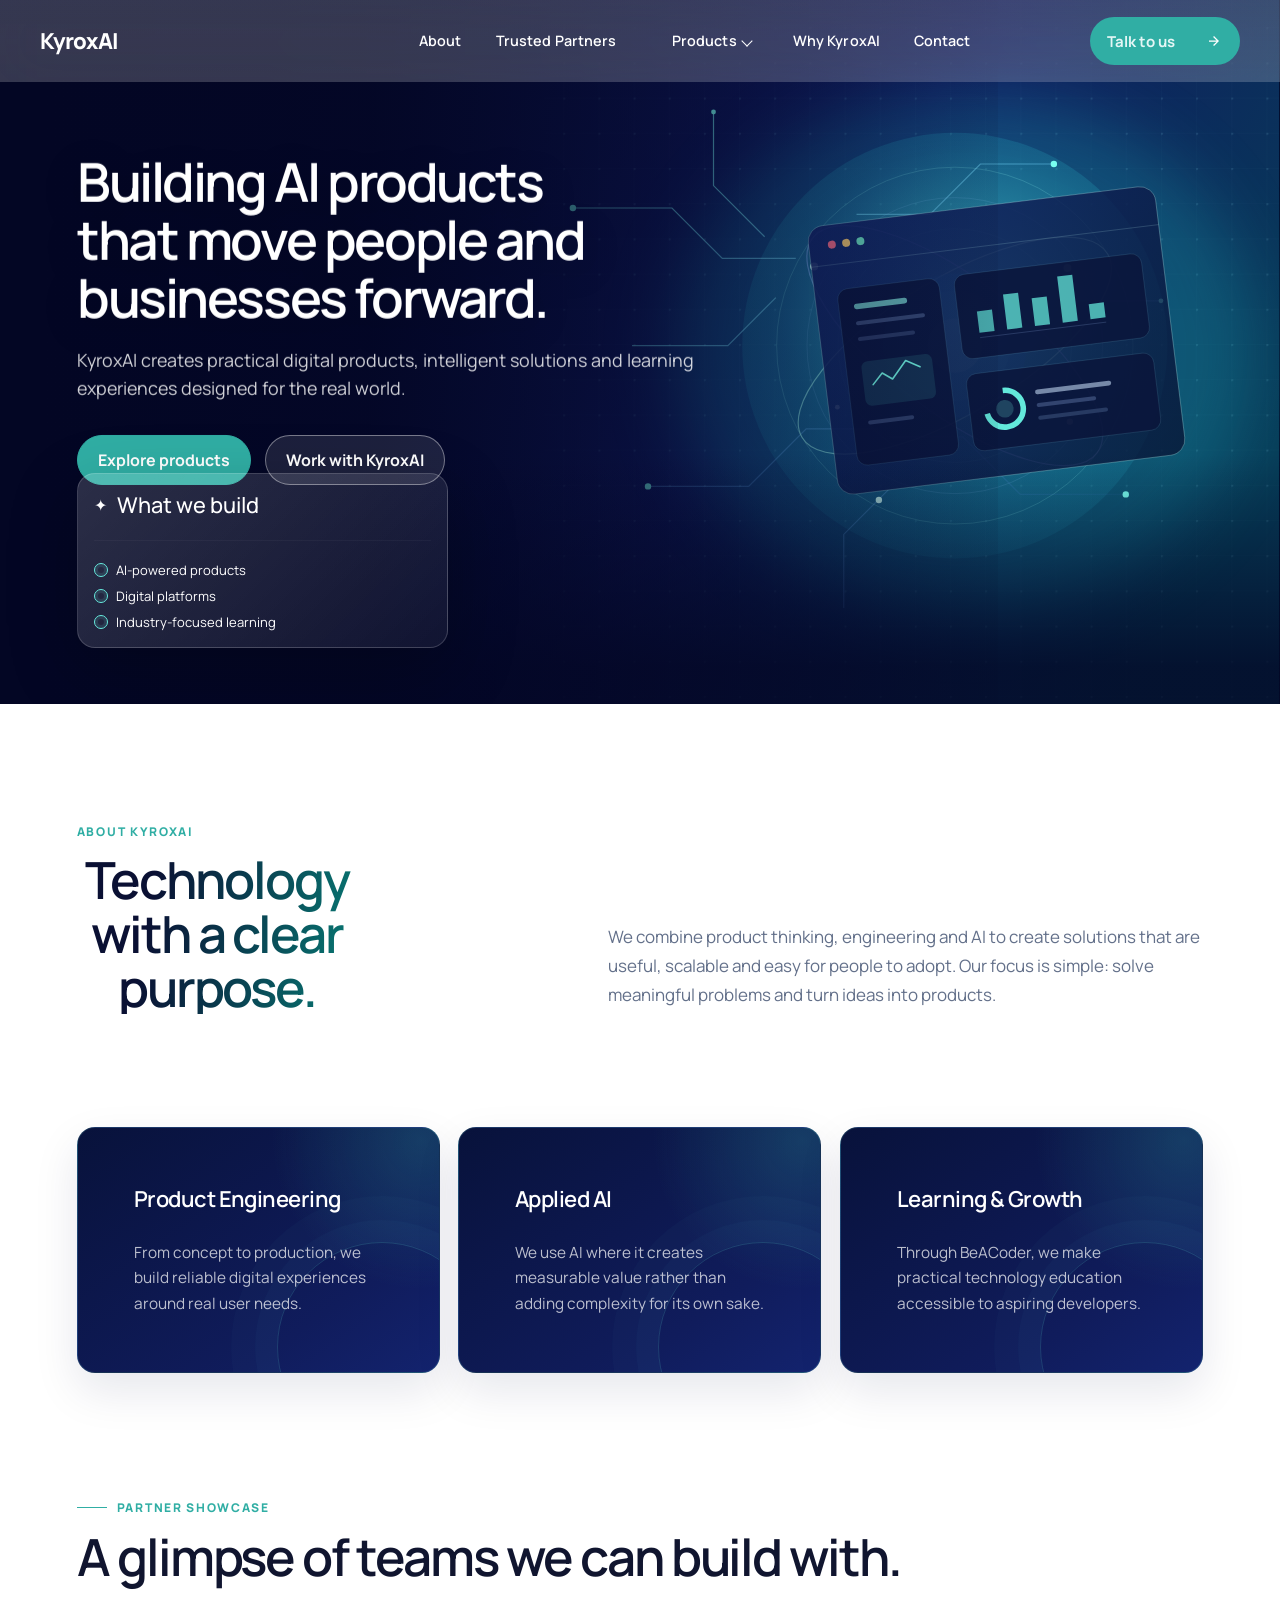
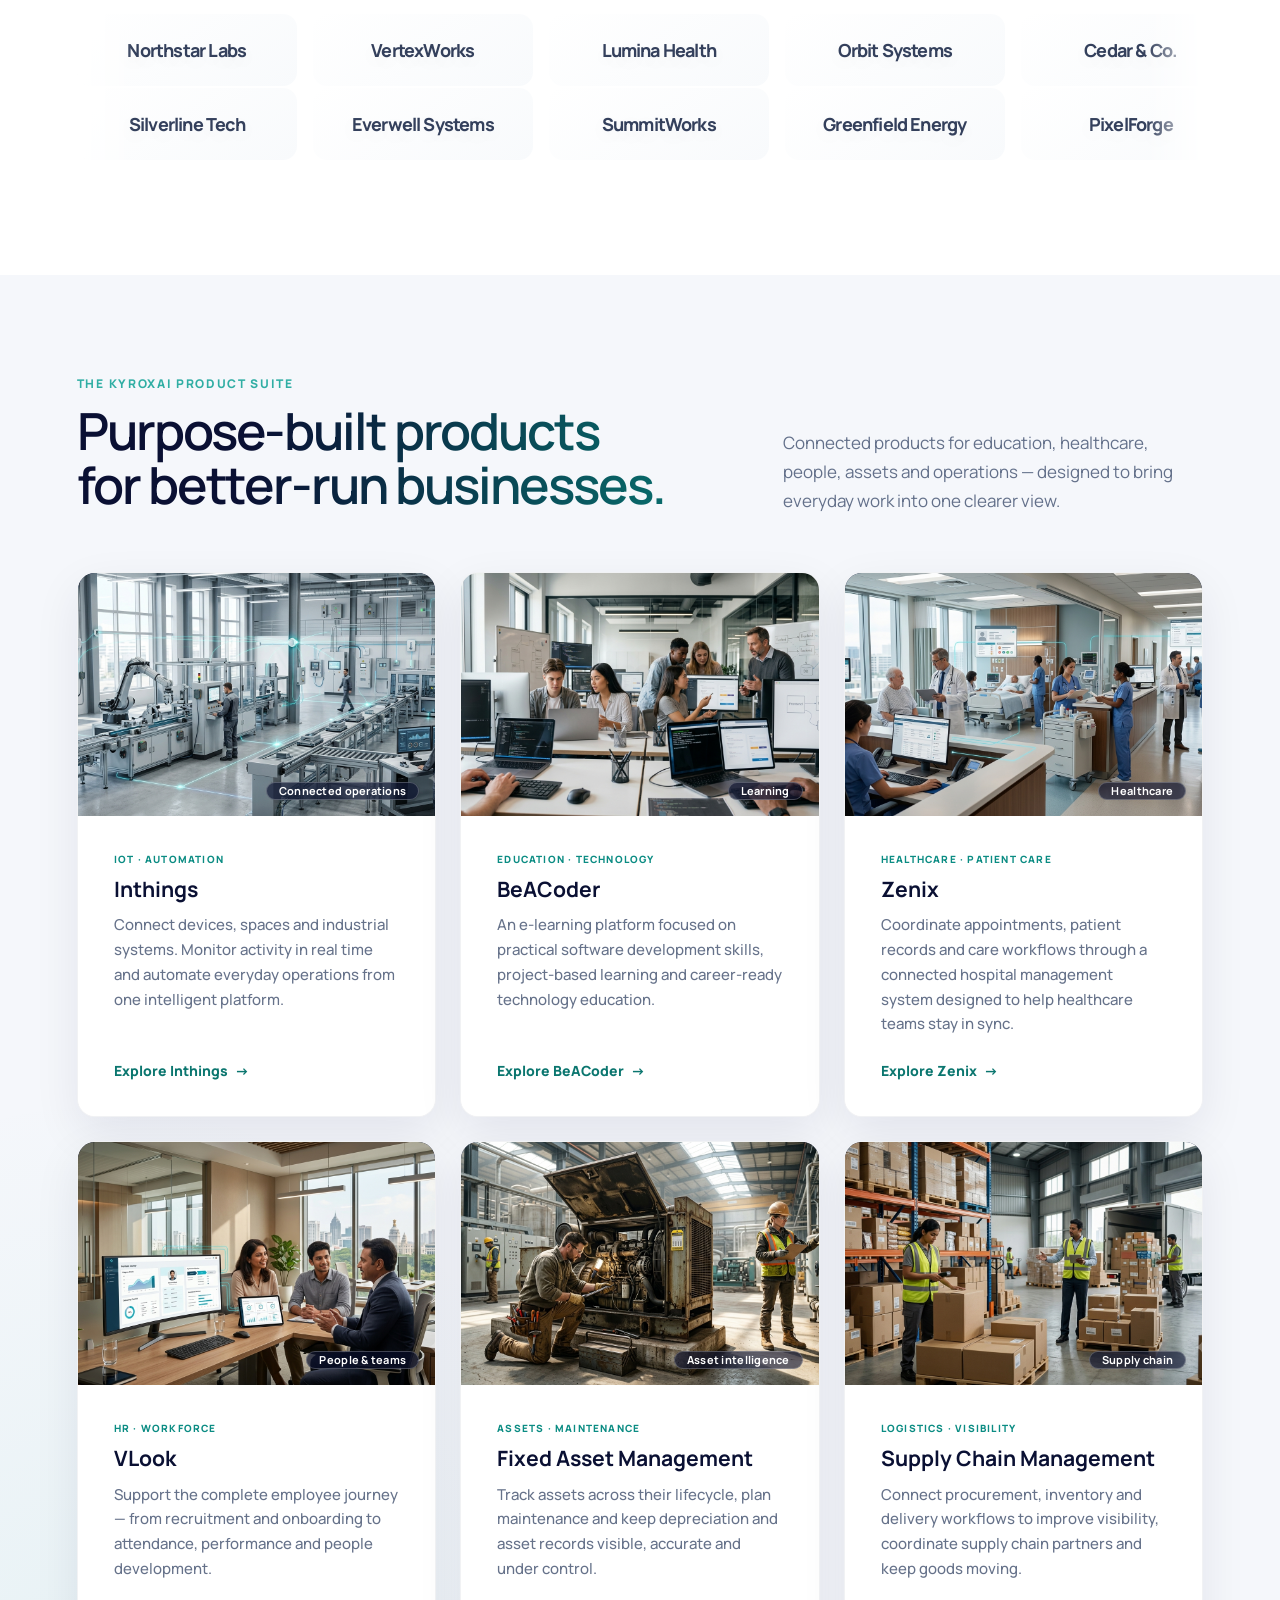
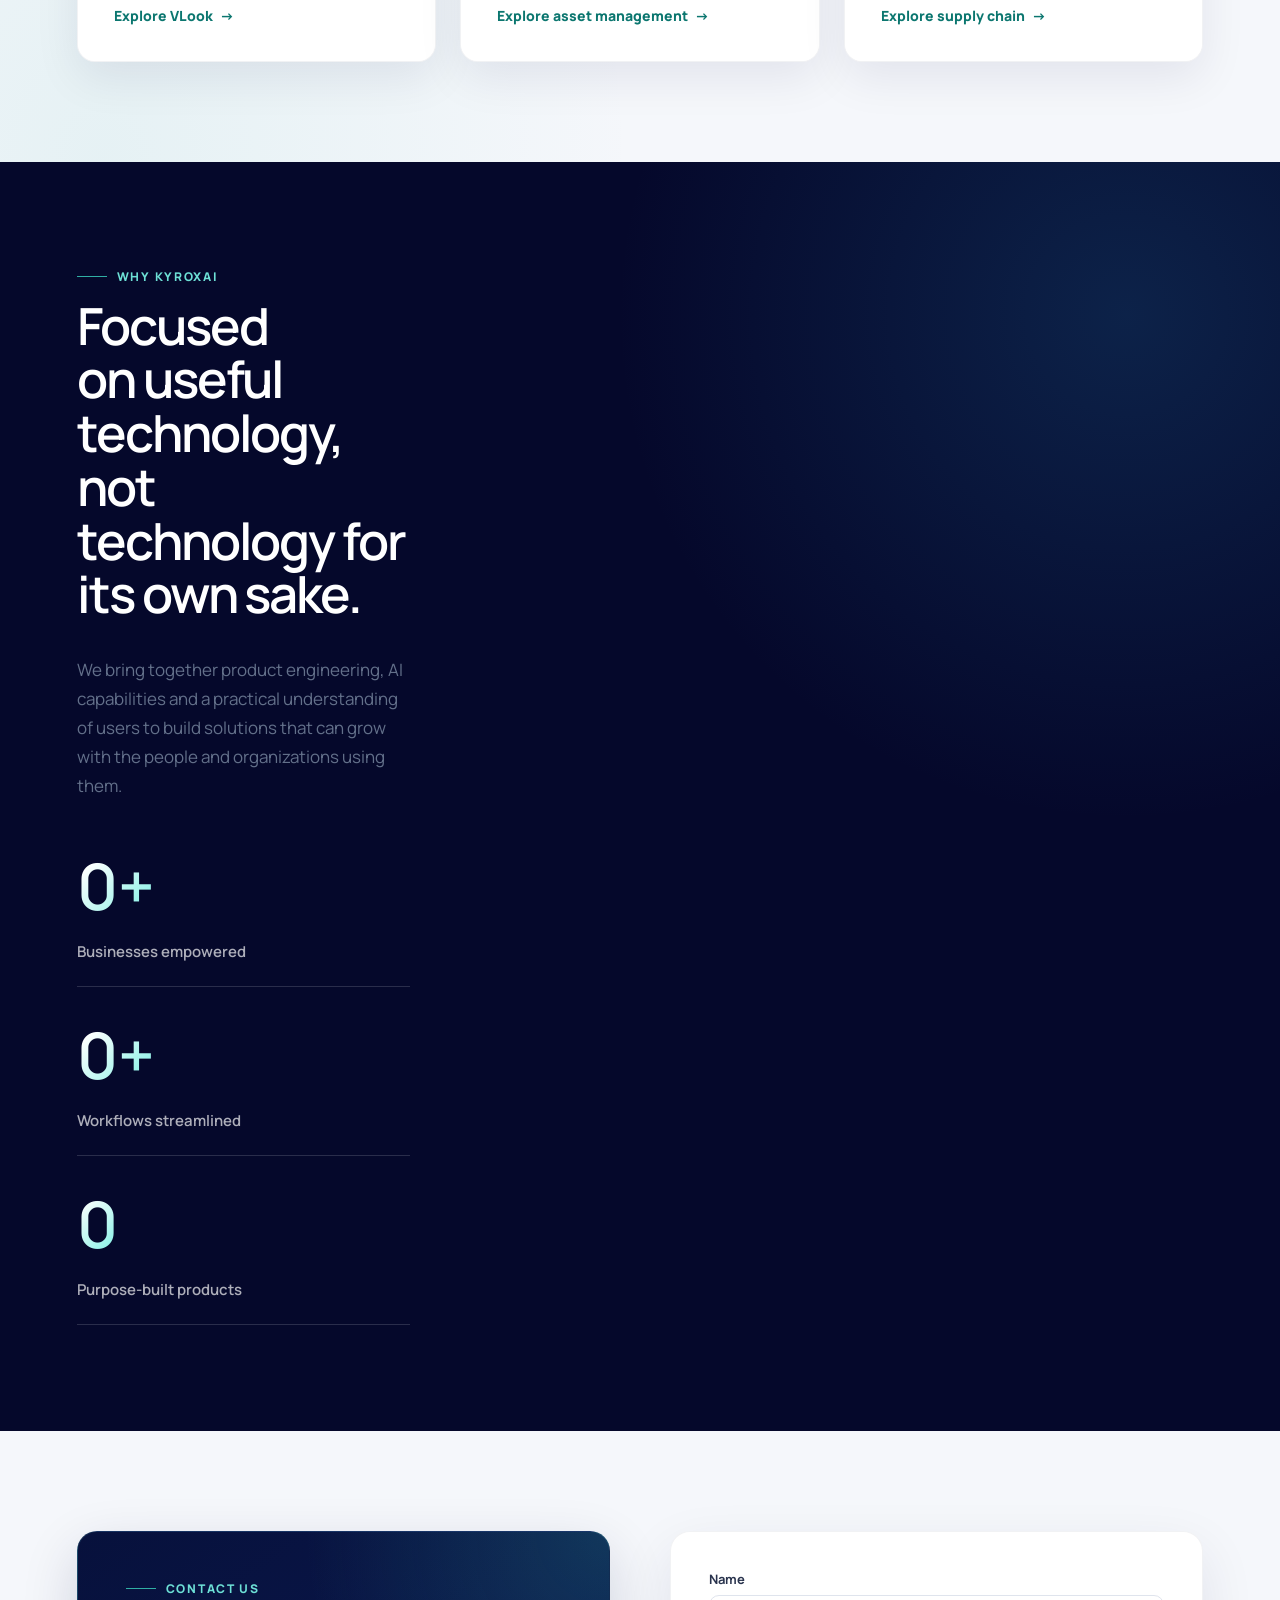
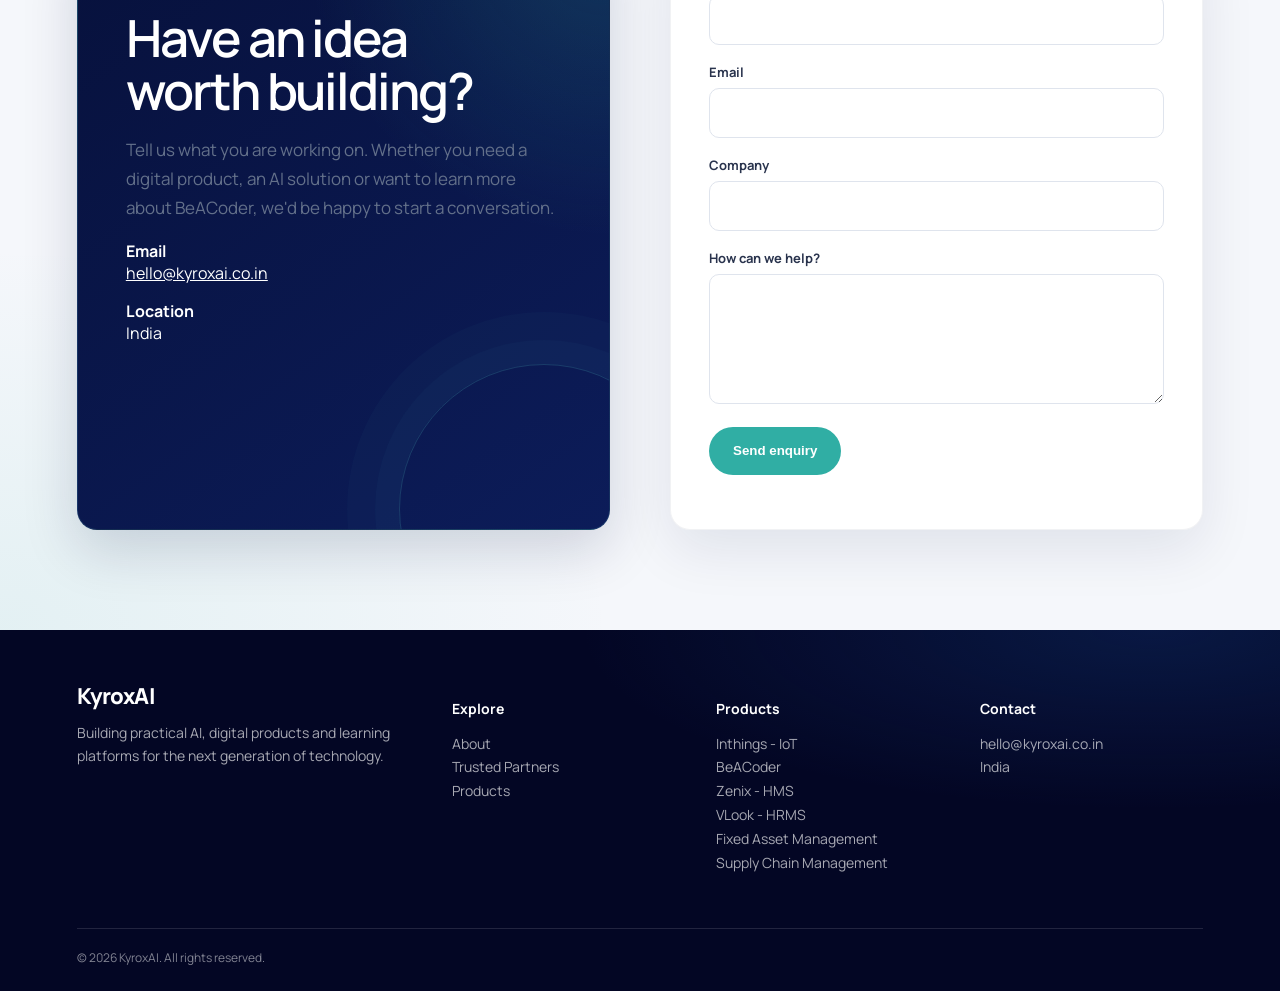
==== index.html @ ceccf064 "Initial Kyrox AI website" ====
<!doctype html>
<html lang="en">
<head>
<meta charset="utf-8">
<meta name="viewport" content="width=device-width, initial-scale=1">
<title>KyroxAI | AI Products, Digital Solutions & Learning Platforms</title>
<meta name="description" content="KyroxAI builds practical AI and digital products, including BeACoder, an industry-focused e-learning platform for technology skills.">
<meta name="robots" content="index,follow,max-image-preview:large">
<link rel="canonical" href="https://www.kyroxai.co.in/">
<meta property="og:type" content="website"><meta property="og:site_name" content="KyroxAI">
<meta property="og:title" content="KyroxAI | AI Products, Digital Solutions & Learning Platforms">
<meta property="og:description" content="KyroxAI builds practical AI and digital products, including BeACoder, an industry-focused e-learning platform.">
<meta property="og:url" content="https://www.kyroxai.co.in/"><meta property="og:image" content="https://www.kyroxai.co.in/assets/kyroxai-hero.svg">
<meta name="twitter:card" content="summary_large_image"><meta name="twitter:title" content="KyroxAI | AI Products, Digital Solutions & Learning Platforms">
<meta name="twitter:description" content="KyroxAI builds practical AI and digital products, including BeACoder."><meta name="twitter:image" content="https://www.kyroxai.co.in/assets/kyroxai-hero.svg">
<link rel="preconnect" href="https://fonts.googleapis.com"><link rel="preconnect" href="https://fonts.gstatic.com" crossorigin>
<link href="https://fonts.googleapis.com/css2?family=Manrope:wght@400;500;600;700;800&display=swap" rel="stylesheet">
<link rel="stylesheet" href="css/template-style.css"><link rel="stylesheet" href="css/template-responsive.css"><link rel="stylesheet" href="css/kyroxai.css">
<script type="application/ld+json">{"@context":"https://schema.org","@type":"Organization","name":"KyroxAI","url":"https://www.kyroxai.co.in/","logo":"https://www.kyroxai.co.in/assets/kyroxai-hero.svg","description":"KyroxAI builds AI and digital products, including BeACoder, an e-learning platform."}</script>
</head>
<body>
<header id="stn-header" class="stn-header"><div class="stn-header__bar">
<div class="stn-header__logo-wrap"><a class="stn-header__logo-link" href="/" aria-label="KyroxAI home"><span class="stn-header__logo-text">KyroxAI</span></a></div>
<nav class="stn-nav" aria-label="Primary navigation"><ul class="stn-menu"><li><a href="#about" aria-label="About"><span class="stn-nav-group"><span class="stn-nav-row stn-nav-row--top" aria-hidden="true">About</span><span class="stn-nav-row stn-nav-row--bottom" aria-hidden="true">About</span></span><span class="stn-nav-dot" aria-hidden="true"></span></a></li><li><a href="#partners" aria-label="Trusted Partners"><span class="stn-nav-group"><span class="stn-nav-row stn-nav-row--top" aria-hidden="true">Trusted Partners</span><span class="stn-nav-row stn-nav-row--bottom" aria-hidden="true">Trusted Partners</span></span><span class="stn-nav-dot" aria-hidden="true"></span></a></li><li class="has-mega-menu"><a href="#products" aria-label="Products" aria-haspopup="true" aria-expanded="false" aria-controls="stn-mega-menu"><span class="stn-nav-group"><span class="stn-nav-row stn-nav-row--top" aria-hidden="true">Products</span><span class="stn-nav-row stn-nav-row--bottom" aria-hidden="true">Products</span></span><span class="stn-nav-dot" aria-hidden="true"></span><span class="stn-products-caret" aria-hidden="true"></span></a></li><li><a href="#why-kyroxai" aria-label="Why KyroxAI"><span class="stn-nav-group"><span class="stn-nav-row stn-nav-row--top" aria-hidden="true">Why KyroxAI</span><span class="stn-nav-row stn-nav-row--bottom" aria-hidden="true">Why KyroxAI</span></span><span class="stn-nav-dot" aria-hidden="true"></span></a></li><li><a href="#contact" aria-label="Contact"><span class="stn-nav-group"><span class="stn-nav-row stn-nav-row--top" aria-hidden="true">Contact</span><span class="stn-nav-row stn-nav-row--bottom" aria-hidden="true">Contact</span></span><span class="stn-nav-dot" aria-hidden="true"></span></a></li></ul></nav>
<div class="stn-header__cta"><a class="stn-cta-btn" href="#contact"><span class="stn-cta-btn__label">Talk to us</span><span class="stn-cta-btn__icon-area" aria-hidden="true"><svg class="stn-cta-btn__arrow-rest" width="28" height="28" viewBox="0 0 28 28" fill="none" xmlns="http://www.w3.org/2000/svg"><path d="M14 9L13.1188 9.88125L16.6062 13.375H9V14.625H16.6062L13.1188 18.1187L14 19L19 14L14 9Z" fill="white"/></svg><span class="stn-cta-btn__hover-icon"><svg class="stn-btn-icon" width="28" height="28" viewBox="0 0 28 28" fill="none" xmlns="http://www.w3.org/2000/svg"><circle cx="14" cy="14" r="12.55" stroke="url(#kx-cta-outer-gradient)" stroke-width=".9"/><circle cx="14" cy="14" r="8.65" stroke="url(#kx-cta-inner-gradient)" stroke-width=".7"/><path d="M14 9L13.1188 9.88125L16.6062 13.375H9V14.625H16.6062L13.1188 18.1187L14 19L19 14L14 9Z" fill="white"/><defs><linearGradient id="kx-cta-outer-gradient" x1="27" y1="14" x2="1" y2="14" gradientUnits="userSpaceOnUse"><stop offset="0" stop-color="white"/><stop offset=".64" stop-color="white" stop-opacity="0"/></linearGradient><linearGradient id="kx-cta-inner-gradient" x1="23" y1="14" x2="5" y2="14" gradientUnits="userSpaceOnUse"><stop offset="0" stop-color="white"/><stop offset=".8" stop-color="white" stop-opacity="0"/></linearGradient></defs></svg></span></span></a></div><button class="stn-hamburger" type="button" aria-label="Open menu" aria-expanded="false">☰</button>
</div>
<div id="stn-mega-menu" class="mega-menu" aria-hidden="true" role="region" aria-label="KyroxAI products">
  <div class="mega-menu__inner">
    <div class="mega-menu__sidebar">
      <div class="mega-tabs" role="tablist" aria-label="Explore our products" aria-orientation="vertical">
        <button class="mega-tab is-active" type="button" role="tab" id="mega-tab-inthings" data-mega-target="mega-panel-inthings" aria-controls="mega-panel-inthings" aria-selected="true"><span class="mega-tab__title">Inthings</span><span class="mega-tab__arrow-wrap" aria-hidden="true"><svg class="mega-tab__arrow-rest" viewBox="0 0 12 12"><path d="M6 0 4.94 1.06 9.13 5.25H0v1.5h9.13l-4.19 4.19L6 12l6-6-6-6Z" fill="white"/></svg><svg class="mega-tab__arrow-hover" viewBox="0 0 28 28"><circle cx="14" cy="14" r="12.55" stroke="url(#kx-tab-o-1)" stroke-width=".9"/><circle cx="14" cy="14" r="8.65" stroke="url(#kx-tab-i-1)" stroke-width=".7"/><path d="m14 9-1 1 3.6 3.4H9v1.2h7.6L13 18l1 1 5-5-5-5Z" fill="black"/><defs><linearGradient id="kx-tab-o-1" x1="27" y1="14" x2="1" y2="14"><stop/><stop offset=".64" stop-color="white" stop-opacity="0"/></linearGradient><linearGradient id="kx-tab-i-1" x1="23" y1="14" x2="5" y2="14"><stop/><stop offset=".8" stop-color="white" stop-opacity="0"/></linearGradient></defs></svg></span></button>
        <button class="mega-tab" type="button" role="tab" id="mega-tab-beacoder" data-mega-target="mega-panel-beacoder" aria-controls="mega-panel-beacoder" aria-selected="false"><span class="mega-tab__title">BeACoder</span><span class="mega-tab__arrow-wrap" aria-hidden="true"><svg class="mega-tab__arrow-rest" viewBox="0 0 12 12"><path d="M6 0 4.94 1.06 9.13 5.25H0v1.5h9.13l-4.19 4.19L6 12l6-6-6-6Z" fill="white"/></svg><svg class="mega-tab__arrow-hover" viewBox="0 0 28 28"><circle cx="14" cy="14" r="12.55" stroke="url(#kx-tab-o-7)" stroke-width=".9"/><circle cx="14" cy="14" r="8.65" stroke="url(#kx-tab-i-7)" stroke-width=".7"/><path d="m14 9-1 1 3.6 3.4H9v1.2h7.6L13 18l1 1 5-5-5-5Z" fill="black"/><defs><linearGradient id="kx-tab-o-7" x1="27" y1="14" x2="1" y2="14"><stop/><stop offset=".64" stop-color="white" stop-opacity="0"/></linearGradient><linearGradient id="kx-tab-i-7" x1="23" y1="14" x2="5" y2="14"><stop/><stop offset=".8" stop-color="white" stop-opacity="0"/></linearGradient></defs></svg></span></button>
        
        <button class="mega-tab" type="button" role="tab" id="mega-tab-zenix" data-mega-target="mega-panel-zenix" aria-controls="mega-panel-zenix" aria-selected="false"><span class="mega-tab__title">Zenix</span><span class="mega-tab__arrow-wrap" aria-hidden="true"><svg class="mega-tab__arrow-rest" viewBox="0 0 12 12"><path d="M6 0 4.94 1.06 9.13 5.25H0v1.5h9.13l-4.19 4.19L6 12l6-6-6-6Z" fill="white"/></svg><svg class="mega-tab__arrow-hover" viewBox="0 0 28 28"><circle cx="14" cy="14" r="12.55" stroke="url(#kx-tab-o-3)" stroke-width=".9"/><circle cx="14" cy="14" r="8.65" stroke="url(#kx-tab-i-3)" stroke-width=".7"/><path d="m14 9-1 1 3.6 3.4H9v1.2h7.6L13 18l1 1 5-5-5-5Z" fill="black"/><defs><linearGradient id="kx-tab-o-3" x1="27" y1="14" x2="1" y2="14"><stop/><stop offset=".64" stop-color="white" stop-opacity="0"/></linearGradient><linearGradient id="kx-tab-i-3" x1="23" y1="14" x2="5" y2="14"><stop/><stop offset=".8" stop-color="white" stop-opacity="0"/></linearGradient></defs></svg></span></button>
        <button class="mega-tab" type="button" role="tab" id="mega-tab-vlook" data-mega-target="mega-panel-vlook" aria-controls="mega-panel-vlook" aria-selected="false"><span class="mega-tab__title">VLook</span><span class="mega-tab__arrow-wrap" aria-hidden="true"><svg class="mega-tab__arrow-rest" viewBox="0 0 12 12"><path d="M6 0 4.94 1.06 9.13 5.25H0v1.5h9.13l-4.19 4.19L6 12l6-6-6-6Z" fill="white"/></svg><svg class="mega-tab__arrow-hover" viewBox="0 0 28 28"><circle cx="14" cy="14" r="12.55" stroke="url(#kx-tab-o-4)" stroke-width=".9"/><circle cx="14" cy="14" r="8.65" stroke="url(#kx-tab-i-4)" stroke-width=".7"/><path d="m14 9-1 1 3.6 3.4H9v1.2h7.6L13 18l1 1 5-5-5-5Z" fill="black"/><defs><linearGradient id="kx-tab-o-4" x1="27" y1="14" x2="1" y2="14"><stop/><stop offset=".64" stop-color="white" stop-opacity="0"/></linearGradient><linearGradient id="kx-tab-i-4" x1="23" y1="14" x2="5" y2="14"><stop/><stop offset=".8" stop-color="white" stop-opacity="0"/></linearGradient></defs></svg></span></button>
        <button class="mega-tab" type="button" role="tab" id="mega-tab-fams" data-mega-target="mega-panel-fams" aria-controls="mega-panel-fams" aria-selected="false"><span class="mega-tab__title">Fixed Asset Management</span><span class="mega-tab__arrow-wrap" aria-hidden="true"><svg class="mega-tab__arrow-rest" viewBox="0 0 12 12"><path d="M6 0 4.94 1.06 9.13 5.25H0v1.5h9.13l-4.19 4.19L6 12l6-6-6-6Z" fill="white"/></svg><svg class="mega-tab__arrow-hover" viewBox="0 0 28 28"><circle cx="14" cy="14" r="12.55" stroke="url(#kx-tab-o-5)" stroke-width=".9"/><circle cx="14" cy="14" r="8.65" stroke="url(#kx-tab-i-5)" stroke-width=".7"/><path d="m14 9-1 1 3.6 3.4H9v1.2h7.6L13 18l1 1 5-5-5-5Z" fill="black"/><defs><linearGradient id="kx-tab-o-5" x1="27" y1="14" x2="1" y2="14"><stop/><stop offset=".64" stop-color="white" stop-opacity="0"/></linearGradient><linearGradient id="kx-tab-i-5" x1="23" y1="14" x2="5" y2="14"><stop/><stop offset=".8" stop-color="white" stop-opacity="0"/></linearGradient></defs></svg></span></button>
        <button class="mega-tab" type="button" role="tab" id="mega-tab-scm" data-mega-target="mega-panel-scm" aria-controls="mega-panel-scm" aria-selected="false"><span class="mega-tab__title">Supply Chain Management</span><span class="mega-tab__arrow-wrap" aria-hidden="true"><svg class="mega-tab__arrow-rest" viewBox="0 0 12 12"><path d="M6 0 4.94 1.06 9.13 5.25H0v1.5h9.13l-4.19 4.19L6 12l6-6-6-6Z" fill="white"/></svg><svg class="mega-tab__arrow-hover" viewBox="0 0 28 28"><circle cx="14" cy="14" r="12.55" stroke="url(#kx-tab-o-6)" stroke-width=".9"/><circle cx="14" cy="14" r="8.65" stroke="url(#kx-tab-i-6)" stroke-width=".7"/><path d="m14 9-1 1 3.6 3.4H9v1.2h7.6L13 18l1 1 5-5-5-5Z" fill="black"/><defs><linearGradient id="kx-tab-o-6" x1="27" y1="14" x2="1" y2="14"><stop/><stop offset=".64" stop-color="white" stop-opacity="0"/></linearGradient><linearGradient id="kx-tab-i-6" x1="23" y1="14" x2="5" y2="14"><stop/><stop offset=".8" stop-color="white" stop-opacity="0"/></linearGradient></defs></svg></span></button>
      </div>
    </div>
    <div class="mega-menu__panels">
      <article class="mega-panel is-active" id="mega-panel-inthings" role="tabpanel" aria-labelledby="mega-tab-inthings"><div class="mega-panel__left"><div class="mega-panel__content"><span class="mega-panel__eyebrow">IoT · AUTOMATION</span><h2 class="mega-panel__title">Inthings</h2><p class="mega-panel__desc">Connect devices, spaces and industrial systems. Monitor activity in real time and automate everyday operations from one intelligent platform.</p><a class="mega-panel__link" href="#product-inthings">Explore product <span aria-hidden="true">→</span></a></div><svg class="mega-panel__ellipse" viewBox="0 0 287 336.132" aria-hidden="true"><ellipse class="mega-ellipse-ring mega-ellipse-ring--1" cx="143.5" cy="336.132" rx="143.5" ry="168.066"/><ellipse class="mega-ellipse-ring mega-ellipse-ring--2" cx="143.5" cy="336.132" rx="117.8055" ry="137.973"/><ellipse class="mega-ellipse-ring mega-ellipse-ring--3" cx="143.5" cy="336.132" rx="87.7485" ry="102.77"/><ellipse class="mega-ellipse-ring mega-ellipse-ring--4" cx="143.5" cy="336.132" rx="56" ry="65.5"/></svg></div><div class="mega-panel__right"><div class="mega-panel__image-wrap"><img class="mega-panel__image" src="assets/images/inthings.png" alt="Inthings connected devices and IoT dashboard" width="1376" height="768"></div></div></article>
      <article class="mega-panel" id="mega-panel-beacoder" role="tabpanel" aria-labelledby="mega-tab-beacoder" aria-hidden="true"><div class="mega-panel__left"><div class="mega-panel__content"><span class="mega-panel__eyebrow">EDUCATION · TECHNOLOGY</span><h2 class="mega-panel__title">BeACoder</h2><p class="mega-panel__desc">Build practical software development skills through project-based learning and career-ready technology education.</p><a class="mega-panel__link" href="#product-beacoder">Explore product <span aria-hidden="true">→</span></a></div><svg class="mega-panel__ellipse" viewBox="0 0 287 336.132" aria-hidden="true"><ellipse class="mega-ellipse-ring mega-ellipse-ring--1" cx="143.5" cy="336.132" rx="143.5" ry="168.066"/><ellipse class="mega-ellipse-ring mega-ellipse-ring--2" cx="143.5" cy="336.132" rx="117.8055" ry="137.973"/><ellipse class="mega-ellipse-ring mega-ellipse-ring--3" cx="143.5" cy="336.132" rx="87.7485" ry="102.77"/><ellipse class="mega-ellipse-ring mega-ellipse-ring--4" cx="143.5" cy="336.132" rx="56" ry="65.5"/></svg></div><div class="mega-panel__right"><div class="mega-panel__image-wrap"><img class="mega-panel__image" src="assets/images/beacoder.png" alt="BeACoder practical software learning platform" width="1376" height="768"></div></div></article>
      
      <article class="mega-panel" id="mega-panel-zenix" role="tabpanel" aria-labelledby="mega-tab-zenix" aria-hidden="true"><div class="mega-panel__left"><div class="mega-panel__content"><span class="mega-panel__eyebrow">HEALTHCARE · PATIENT CARE</span><h2 class="mega-panel__title">Zenix</h2><p class="mega-panel__desc">Coordinate appointments, patient records and care workflows through a connected hospital management system that helps healthcare teams stay in sync.</p><a class="mega-panel__link" href="#product-zenix">Explore product <span aria-hidden="true">→</span></a></div><svg class="mega-panel__ellipse" viewBox="0 0 287 336.132" aria-hidden="true"><ellipse class="mega-ellipse-ring mega-ellipse-ring--1" cx="143.5" cy="336.132" rx="143.5" ry="168.066"/><ellipse class="mega-ellipse-ring mega-ellipse-ring--2" cx="143.5" cy="336.132" rx="117.8055" ry="137.973"/><ellipse class="mega-ellipse-ring mega-ellipse-ring--3" cx="143.5" cy="336.132" rx="87.7485" ry="102.77"/><ellipse class="mega-ellipse-ring mega-ellipse-ring--4" cx="143.5" cy="336.132" rx="56" ry="65.5"/></svg></div><div class="mega-panel__right"><div class="mega-panel__image-wrap"><img class="mega-panel__image" src="assets/images/zenix.png" alt="Zenix hospital management dashboard" width="1376" height="768"></div></div></article>
      <article class="mega-panel" id="mega-panel-vlook" role="tabpanel" aria-labelledby="mega-tab-vlook" aria-hidden="true"><div class="mega-panel__left"><div class="mega-panel__content"><span class="mega-panel__eyebrow">HR · WORKFORCE</span><h2 class="mega-panel__title">VLook</h2><p class="mega-panel__desc">Support the complete employee journey — from recruitment and onboarding to attendance, performance and people development.</p><a class="mega-panel__link" href="#product-vlook">Explore product <span aria-hidden="true">→</span></a></div><svg class="mega-panel__ellipse" viewBox="0 0 287 336.132" aria-hidden="true"><ellipse class="mega-ellipse-ring mega-ellipse-ring--1" cx="143.5" cy="336.132" rx="143.5" ry="168.066"/><ellipse class="mega-ellipse-ring mega-ellipse-ring--2" cx="143.5" cy="336.132" rx="117.8055" ry="137.973"/><ellipse class="mega-ellipse-ring mega-ellipse-ring--3" cx="143.5" cy="336.132" rx="87.7485" ry="102.77"/><ellipse class="mega-ellipse-ring mega-ellipse-ring--4" cx="143.5" cy="336.132" rx="56" ry="65.5"/></svg></div><div class="mega-panel__right"><div class="mega-panel__image-wrap"><img class="mega-panel__image" src="assets/images/vlook.png" alt="VLook HR management dashboard" width="1376" height="768"></div></div></article>
      <article class="mega-panel" id="mega-panel-fams" role="tabpanel" aria-labelledby="mega-tab-fams" aria-hidden="true"><div class="mega-panel__left"><div class="mega-panel__content"><span class="mega-panel__eyebrow">ASSETS · MAINTENANCE</span><h2 class="mega-panel__title">Fixed Asset Management</h2><p class="mega-panel__desc">Track assets across their lifecycle, plan maintenance and keep depreciation and asset records visible, accurate and under control.</p><a class="mega-panel__link" href="#product-fams">Explore product <span aria-hidden="true">→</span></a></div><svg class="mega-panel__ellipse" viewBox="0 0 287 336.132" aria-hidden="true"><ellipse class="mega-ellipse-ring mega-ellipse-ring--1" cx="143.5" cy="336.132" rx="143.5" ry="168.066"/><ellipse class="mega-ellipse-ring mega-ellipse-ring--2" cx="143.5" cy="336.132" rx="117.8055" ry="137.973"/><ellipse class="mega-ellipse-ring mega-ellipse-ring--3" cx="143.5" cy="336.132" rx="87.7485" ry="102.77"/><ellipse class="mega-ellipse-ring mega-ellipse-ring--4" cx="143.5" cy="336.132" rx="56" ry="65.5"/></svg></div><div class="mega-panel__right"><div class="mega-panel__image-wrap"><img class="mega-panel__image" src="assets/images/fixedassetmanagement.png" alt="Fixed asset management and maintenance dashboard" width="1376" height="768"></div></div></article>
      <article class="mega-panel" id="mega-panel-scm" role="tabpanel" aria-labelledby="mega-tab-scm" aria-hidden="true"><div class="mega-panel__left"><div class="mega-panel__content"><span class="mega-panel__eyebrow">LOGISTICS · VISIBILITY</span><h2 class="mega-panel__title">Supply Chain Management</h2><p class="mega-panel__desc">Connect procurement, inventory and delivery workflows to improve visibility, coordinate supply chain partners and keep goods moving.</p><a class="mega-panel__link" href="#product-scm">Explore product <span aria-hidden="true">→</span></a></div><svg class="mega-panel__ellipse" viewBox="0 0 287 336.132" aria-hidden="true"><ellipse class="mega-ellipse-ring mega-ellipse-ring--1" cx="143.5" cy="336.132" rx="143.5" ry="168.066"/><ellipse class="mega-ellipse-ring mega-ellipse-ring--2" cx="143.5" cy="336.132" rx="117.8055" ry="137.973"/><ellipse class="mega-ellipse-ring mega-ellipse-ring--3" cx="143.5" cy="336.132" rx="87.7485" ry="102.77"/><ellipse class="mega-ellipse-ring mega-ellipse-ring--4" cx="143.5" cy="336.132" rx="56" ry="65.5"/></svg></div><div class="mega-panel__right"><div class="mega-panel__image-wrap"><img class="mega-panel__image" src="assets/images/supplychainmanagement.png" alt="Supply chain and logistics visibility dashboard" width="1376" height="768"></div></div></article>
    </div>
  </div>
</div>
</header>

<main class="sustaina-homepage">
<section class="home-hero" id="home-hero" aria-labelledby="hero-title"><div class="home-hero__slides"><div class="home-hero__slide is-active">
<video class="home-hero__video" autoplay muted loop playsinline preload="metadata" poster="assets/kyroxai-hero.svg" aria-hidden="true"><source src="assets/video/Intro_Banner.mp4" type="video/mp4"></video>
<div class="home-hero__overlay-left"></div><div class="home-hero__overlay-right"></div>
<div class="home-hero__content"><h1 class="home-hero__title" id="hero-title">Building AI products that move people and businesses forward.</h1>
<p class="home-hero__desc">KyroxAI creates practical digital products, intelligent solutions and learning experiences designed for the real world.</p>
<div class="kx-hero-actions"><a class="kx-btn kx-btn--primary" href="#products">Explore products</a><a class="kx-btn" href="#contact">Work with KyroxAI</a></div></div>
<div class="home-hero__card"><div class="home-hero__card-body"><div class="home-hero__card-label"><span aria-hidden="true">✦</span><span class="home-hero__card-heading">What we build</span></div><div class="home-hero__card-sep"></div><ul class="home-hero__features"><li class="home-hero__feature"><span class="home-hero__feature-icon"></span>AI-powered products</li><li class="home-hero__feature"><span class="home-hero__feature-icon"></span>Digital platforms</li><li class="home-hero__feature"><span class="home-hero__feature-icon"></span>Industry-focused learning</li></ul></div></div>
</div></div></section>

<section class="about-section" id="about" aria-labelledby="about-title"><div class="about-section__inner">
<div class="about-section__header"><div><span class="about-section__title-text">About KyroxAI</span><h2 class="about-section__heading" id="about-title">Technology with a clear purpose.</h2></div>
<p class="kx-copy">We combine product thinking, engineering and AI to create solutions that are useful, scalable and easy for people to adopt. Our focus is simple: solve meaningful problems and turn ideas into products.</p></div>
<div class="about-section__cards"><article class="about-card"><div class="about-card__content"><h3 class="about-card__title">Product Engineering</h3><p class="about-card__desc">From concept to production, we build reliable digital experiences around real user needs.</p></div></article>
<article class="about-card"><div class="about-card__content"><h3 class="about-card__title">Applied AI</h3><p class="about-card__desc">We use AI where it creates measurable value rather than adding complexity for its own sake.</p></div></article>
<article class="about-card"><div class="about-card__content"><h3 class="about-card__title">Learning & Growth</h3><p class="about-card__desc">Through BeACoder, we make practical technology education accessible to aspiring developers.</p></div></article></div>
<div id="partners" style="padding-top:80px"><div class="kx-eyebrow">Partner showcase</div><h2 class="kx-heading">A glimpse of teams we can build with.</h2>
<div class="kx-partner-marquee" aria-label="Illustrative company names">
<div class="kx-partner-track">
<div class="kx-partner-group">
<div class="kx-partner">Northstar Labs</div>
<div class="kx-partner">VertexWorks</div>
<div class="kx-partner">Lumina Health</div>
<div class="kx-partner">Orbit Systems</div>
<div class="kx-partner">Cedar &amp; Co.</div>
<div class="kx-partner">BluePeak Logistics</div>
<div class="kx-partner">NovaGrid</div>
<div class="kx-partner">AtlasFoundry</div>
<div class="kx-partner">Meridian Finance</div>
<div class="kx-partner">CloudHarbor</div>
</div>
<div class="kx-partner-group" aria-hidden="true">
<div class="kx-partner">Northstar Labs</div>
<div class="kx-partner">VertexWorks</div>
<div class="kx-partner">Lumina Health</div>
<div class="kx-partner">Orbit Systems</div>
<div class="kx-partner">Cedar &amp; Co.</div>
<div class="kx-partner">BluePeak Logistics</div>
<div class="kx-partner">NovaGrid</div>
<div class="kx-partner">AtlasFoundry</div>
<div class="kx-partner">Meridian Finance</div>
<div class="kx-partner">CloudHarbor</div>
</div>
</div>
</div>
<div class="kx-partner-marquee kx-partner-marquee--second" aria-label="More illustrative company names">
<div class="kx-partner-track">
<div class="kx-partner-group">
<div class="kx-partner">Silverline Tech</div>
<div class="kx-partner">Everwell Systems</div>
<div class="kx-partner">SummitWorks</div>
<div class="kx-partner">Greenfield Energy</div>
<div class="kx-partner">PixelForge</div>
<div class="kx-partner">Clearpath Mobility</div>
<div class="kx-partner">Horizon Retail</div>
<div class="kx-partner">Alpine Data</div>
<div class="kx-partner">Brightwave Media</div>
<div class="kx-partner">Ironwood Industries</div>
</div>
<div class="kx-partner-group" aria-hidden="true">
<div class="kx-partner">Silverline Tech</div>
<div class="kx-partner">Everwell Systems</div>
<div class="kx-partner">SummitWorks</div>
<div class="kx-partner">Greenfield Energy</div>
<div class="kx-partner">PixelForge</div>
<div class="kx-partner">Clearpath Mobility</div>
<div class="kx-partner">Horizon Retail</div>
<div class="kx-partner">Alpine Data</div>
<div class="kx-partner">Brightwave Media</div>
<div class="kx-partner">Ironwood Industries</div>
</div>
</div>
</div></div>
</div></section>

<section class="core-services" id="products" aria-labelledby="products-title"><div class="core-services__header"><div class="core-services__heading"><span class="core-services__label">The KyroxAI product suite</span><h2 class="core-services__title" id="products-title">Purpose-built products for better-run businesses.</h2></div><p class="kx-copy">Connected products for education, healthcare, people, assets and operations — designed to bring everyday work into one clearer view.</p></div>
<div class="core-services__wrap"><div class="core-services__track">
<article id="product-inthings" class="core-services__card"><div class="cs-card__img-wrap"><img class="cs-card__img" src="assets/images/inthings.png" alt="Connected devices and intelligent IoT operations dashboard" width="1376" height="768" loading="lazy"><span class="cs-card__category">Connected operations</span></div><div class="cs-card__text"><span class="cs-card__eyebrow">IoT · Automation</span><h3 class="cs-card__title">Inthings</h3><p class="cs-card__desc">Connect devices, spaces and industrial systems. Monitor activity in real time and automate everyday operations from one intelligent platform.</p><a class="kx-product-link" href="#contact">Explore Inthings <span aria-hidden="true">→</span></a></div></article>
<article id="product-beacoder" class="core-services__card"><div class="cs-card__img-wrap"><img class="cs-card__img" src="assets/images/beacoder.png" alt="BeACoder practical software development learning platform" width="1376" height="768" loading="lazy"><span class="cs-card__category">Learning</span></div><div class="cs-card__text"><span class="cs-card__eyebrow">Education · Technology</span><h3 class="cs-card__title">BeACoder</h3><p class="cs-card__desc">An e-learning platform focused on practical software development skills, project-based learning and career-ready technology education.</p><a class="kx-product-link" href="#contact">Explore BeACoder <span aria-hidden="true">→</span></a></div></article>

<article class="core-services__card"><div class="cs-card__img-wrap"><img class="cs-card__img" src="assets/images/zenix.png" alt="Healthcare management dashboard with patient appointments and care records" width="1376" height="768" loading="lazy"><span class="cs-card__category">Healthcare</span></div><div class="cs-card__text"><span class="cs-card__eyebrow">Healthcare · Patient care</span><h3 class="cs-card__title">Zenix</h3><p class="cs-card__desc">Coordinate appointments, patient records and care workflows through a connected hospital management system designed to help healthcare teams stay in sync.</p><a class="kx-product-link" href="#contact">Explore Zenix <span aria-hidden="true">→</span></a></div></article>
<article class="core-services__card"><div class="cs-card__img-wrap"><img class="cs-card__img" src="assets/images/vlook.png" alt="Human resource management dashboard with recruitment and team insights" width="1376" height="768" loading="lazy"><span class="cs-card__category">People &amp; teams</span></div><div class="cs-card__text"><span class="cs-card__eyebrow">HR · Workforce</span><h3 class="cs-card__title">VLook</h3><p class="cs-card__desc">Support the complete employee journey — from recruitment and onboarding to attendance, performance and people development.</p><a class="kx-product-link" href="#contact">Explore VLook <span aria-hidden="true">→</span></a></div></article>
<article class="core-services__card"><div class="cs-card__img-wrap"><img class="cs-card__img" src="assets/images/fixedassetmanagement.png" alt="Fixed asset management dashboard showing asset health, value and service schedules" width="1376" height="768" loading="lazy"><span class="cs-card__category">Asset intelligence</span></div><div class="cs-card__text"><span class="cs-card__eyebrow">Assets · Maintenance</span><h3 class="cs-card__title">Fixed Asset Management</h3><p class="cs-card__desc">Track assets across their lifecycle, plan maintenance and keep depreciation and asset records visible, accurate and under control.</p><a class="kx-product-link" href="#contact">Explore asset management <span aria-hidden="true">→</span></a></div></article>
<article class="core-services__card"><div class="cs-card__img-wrap"><img class="cs-card__img" src="assets/images/supplychainmanagement.png" alt="Supply chain management dashboard showing inventory, shipment and delivery routes" width="1376" height="768" loading="lazy"><span class="cs-card__category">Supply chain</span></div><div class="cs-card__text"><span class="cs-card__eyebrow">Logistics · Visibility</span><h3 class="cs-card__title">Supply Chain Management</h3><p class="cs-card__desc">Connect procurement, inventory and delivery workflows to improve visibility, coordinate supply chain partners and keep goods moving.</p><a class="kx-product-link" href="#contact">Explore supply chain <span aria-hidden="true">→</span></a></div></article>
</div></div></section>

<section class="stats-section" id="why-kyroxai" aria-labelledby="why-title"><div class="stats-section__inner"><div class="stats-section__left">
<div class="kx-eyebrow" style="color:#6de0d6">Why KyroxAI</div><h2 class="kx-heading" id="why-title" style="color:#fff">Focused on useful technology, not technology for its own sake.</h2>
<p class="kx-copy">We bring together product engineering, AI capabilities and a practical understanding of users to build solutions that can grow with the people and organizations using them.</p>
<div class="stats-section__stat"><span class="stats-section__value">300+</span><span class="stats-section__label">Businesses empowered</span></div><div class="stats-section__stat"><span class="stats-section__value">50+</span><span class="stats-section__label">Workflows streamlined</span></div><div class="stats-section__stat"><span class="stats-section__value">6</span><span class="stats-section__label">Purpose-built products</span></div>
</div><div class="stats-slider"><div class="stats-slider__track">
<div class="stats-slider__slide is-active"><img class="stats-slider__image" src="assets/images/ideatoaproduct.webp" alt="KyroxAI turning ideas into digital products" width="1280" height="400" loading="lazy"><div class="stats-slider__gradient"></div><div class="stats-slider__bottom"><h3 class="stats-slider__title">From idea to product</h3><p class="stats-slider__desc">Strategy, engineering and product execution under one roof.</p></div></div>
<div class="stats-slider__slide"><img class="stats-slider__image" src="assets/images/aithatsolvesproblems.png" alt="KyroxAI applying artificial intelligence to practical business problems" width="427" height="470" loading="lazy"><div class="stats-slider__gradient"></div><div class="stats-slider__bottom"><h3 class="stats-slider__title">AI that solves problems</h3><p class="stats-slider__desc">Applied intelligence focused on measurable outcomes and better experiences.</p></div></div>
</div></div></div></section>

<section class="kx-contact" id="contact" aria-labelledby="contact-title"><div class="kx-contact__grid"><div class="kx-contact__panel"><div class="kx-eyebrow" style="color:#6de0d6">Contact us</div><h2 class="kx-heading" id="contact-title" style="color:#fff">Have an idea worth building?</h2><p class="kx-copy">Tell us what you are working on. Whether you need a digital product, an AI solution or want to learn more about BeACoder, we'd be happy to start a conversation.</p><p><strong>Email</strong><br><a href="mailto:hello@kyroxai.co.in" style="color:#fff">hello@kyroxai.co.in</a></p><p><strong>Location</strong><br>India</p></div>
<form class="kx-contact__form" data-contact-form><label for="name">Name</label><input id="name" name="name" autocomplete="name" required><label for="email">Email</label><input id="email" name="email" type="email" autocomplete="email" required><label for="company">Company</label><input id="company" name="company" autocomplete="organization"><label for="message">How can we help?</label><textarea id="message" name="message" required></textarea><button type="submit">Send enquiry</button><p data-form-status aria-live="polite"></p></form></div></section>
</main>

<footer class="kx-footer"><div class="kx-footer__grid"><div><div class="stn-header__logo-text">KyroxAI</div><p>Building practical AI, digital products and learning platforms for the next generation of technology.</p></div><div><h3>Explore</h3><p><a href="#about">About</a><br><a href="#partners">Trusted Partners</a><br><a href="#products">Products</a></p></div><div><h3>Products</h3><p><a href="#product-inthings">Inthings - IoT</a><br><a href="#product-beacoder">BeACoder</a><br><a href="#product-zenix">Zenix - HMS</a><br><a href="#product-vlook">VLook - HRMS</a><br><a href="#product-fams">Fixed Asset Management</a><br><a href="#product-scm">Supply Chain Management</a></p></div><div><h3>Contact</h3><p><a href="mailto:hello@kyroxai.co.in">hello@kyroxai.co.in</a><br>India</p></div></div><div class="kx-footer__bottom">© 2026 KyroxAI. All rights reserved.</div></footer>
<script src="js/main.js" defer></script>
</body></html>
---- css/template-style.css ----
/*
    Theme Name: Sustaina Child
    Description: Custom child theme for the Sustaina logistics website, based on Blocksy.
    Author: Sustaina
    Template: blocksy
    Version: 1.0.0
    Text Domain: sustaina
    */
    
    
    /* ============================================
       Import Fonts
       ============================================ */
    
    @import url('https://fonts.googleapis.com/css2?family=Manrope:wght@400;500;600;700&display=swap');
    
    
    /* ============================================
       Single Service Page
       ============================================ */
    
    .sustaina-single-service {
        background-color: #0b1628;
        color: #ffffff;
        font-family: 'Manrope', sans-serif;
        min-height: 100vh;
    }
    
    /* Remove Blocksy default content padding */
    .sustaina-single-service .entry-content,
    .sustaina-single-service .content-wrap {
        padding: 0 !important;
        margin: 0 !important;
        max-width: 100% !important;
    }
    
    /* Page inner wrapper */
    .service-page-inner {
        display: flex;
        flex-direction: column;
        align-items: center;
        gap: 40px;
        padding: 100px 89px;
        max-width: 1440px;
        margin: 0 auto;
        box-sizing: border-box;
        width: 100%;
    }
    
    /* ── Breadcrumb ── */
    .breadcrumb-nav {
        display: flex;
        align-items: flex-start;
        gap: 40px;
        align-self: stretch;
    }
    
    .breadcrumb-back {
        display: flex;
        align-items: center;
        gap: 12px;
        text-decoration: none;
    }
    
    .breadcrumb-arrow {
        width: 24px;
        height: 24px;
        flex-shrink: 0;
        filter: brightness(0) invert(1);
    }
    
    .breadcrumb-services {
        color: #ffffff;
        font-family: 'Manrope', sans-serif;
        font-size: 20px;
        font-weight: 400;
        line-height: normal;
        text-decoration: none;
    }
    
    .breadcrumb-back:hover .breadcrumb-services {
        opacity: 0.8;
    }
    
    .breadcrumb-sep {
        color: #ffffff;
        font-size: 24px;
        font-weight: 400;
        opacity: 0.4;
        line-height: normal;
    }
    
    .breadcrumb-current {
        color: #30AEA4;
        font-family: 'Manrope', sans-serif;
        font-size: 20px;
        font-weight: 600;
        line-height: normal;
    }
    
    /* ── Service Header ── */
    .service-header {
        display: flex;
        flex-direction: column;
        gap: 16px;
        align-self: stretch;
    }
    
    .service-title {
        color: #ffffff;
        font-family: 'Manrope', sans-serif;
        font-size: 48px;
        font-weight: 600;
        line-height: normal;
        margin: 0;
    }
    
    .service-tagline {
        color: #ffffff;
        font-family: 'Manrope', sans-serif;
        font-size: 20px;
        font-weight: 400;
        line-height: normal;
        margin: 0;
    }
    
    /* ── Hero Image ── */
    .service-hero-image {
        align-self: stretch;
        width: 100%;
    }
    
    .service-main-image {
        width: 100%;
        aspect-ratio: 1260 / 391;
        object-fit: cover;
        object-position: center;
        display: block;
        border-radius: 4px;
    }
    
    /* ── Service Content ── */
    .service-content {
        align-self: stretch;
        width: 100%;
    }
    
    .service-content p {
        color: #ffffff;
        font-family: 'Manrope', sans-serif;
        font-size: 16px;
        font-weight: 500;
        line-height: 1.7;
        margin-bottom: 24px;
    }
    
    .service-content p:last-child {
        margin-bottom: 0;
    }
    
    /* ── Single Service Responsive ── */
    @media (max-width: 1024px) {
        .service-page-inner {
            padding: 80px 48px;
        }
    
        .service-title {
            font-size: 42px;
        }
    
        .breadcrumb-services,
        .breadcrumb-sep,
        .breadcrumb-current {
            font-size: 18px;
        }
    }
    
    @media (max-width: 768px) {
        .service-page-inner {
            padding: 60px 24px;
            gap: 28px;
        }
    
        .service-title {
            font-size: 32px;
        }
    
        .service-tagline {
            font-size: 18px;
        }
    
        .breadcrumb-nav {
            gap: 20px;
        }
    
        .breadcrumb-services,
        .breadcrumb-sep,
        .breadcrumb-current {
            font-size: 16px;
        }
    
        .service-main-image {
            aspect-ratio: 16 / 9;
        }
    
        .service-content p {
            font-size: 16px;
        }
    }
    
    
    /* ============================================
   Sustaina Buttons — Global Reusable
   Replaces previous .sustaina-btn block in style.css
   ============================================ */

.sustaina-btn {
    position: relative;
    display: inline-flex;
    align-items: center;
    justify-content: center;
    gap: 10px;
    height: 48px;
    padding: 12px 24px;
    border-radius: 26px;
    text-decoration: none;
    font-family: 'Manrope', sans-serif;
    font-size: 20px;
    font-weight: 700;
    color: #E4F6F5;
    cursor: pointer;
    overflow: hidden;
    isolation: isolate;
    border: none;
    outline: none;
    transition: color 0.3s ease;
}

.sustaina-btn:hover,
.sustaina-btn:focus {
    color: #E4F6F5;
    text-decoration: none;
    outline: none;
}

/* ── Button text ── */
.sustaina-btn__text {
    position: relative;
    z-index: 2;
    color: #E4F6F5;
    font-family: 'Manrope', sans-serif;
    font-size: 20px;
    font-weight: 700;
    line-height: normal;
    white-space: nowrap;
    pointer-events: none;
}

/* ── Icon wrapper ── */
.sustaina-btn__icon-wrap {
    position: relative;
    z-index: 2;
    display: flex;
    align-items: center;
    justify-content: center;
    width: 28px;
    height: 28px;
    flex-shrink: 0;
    pointer-events: none;
}

/* ── Rest arrow (default, visible) ── */
.sustaina-btn__icon-rest {
    position: absolute;
    top: 50%;
    left: 50%;
    transform: translate(-50%, -50%);
    width: 18px;
    height: 18px;
    filter: brightness(0) invert(1);
    display: block;
    opacity: 1;
    visibility: visible;
    pointer-events: none;
    transition:
        opacity    0.18s ease,
        visibility 0.18s ease,
        transform  0.25s cubic-bezier(0.22, 1, 0.36, 1);
}

/* ── Hover ellipse icon (hidden by default) ── */
.sustaina-btn__icon-hover {
    position: absolute;
    top: 50%;
    left: 50%;
    transform: translate(-50%, -50%);
    width: 28px;
    height: 28px;
    display: flex;
    align-items: center;
    justify-content: center;
    opacity: 0;
    visibility: hidden;
    pointer-events: none;
    transition:
        opacity    0.18s ease,
        visibility 0.18s ease;
}

.sustaina-btn__icon-svg {
    display: block;
    width: 28px;
    height: 28px;
    transform: translateX(0);
    transition: transform 0.25s cubic-bezier(0.22, 1, 0.36, 1);
}

/* On hover: swap icons */
.sustaina-btn:hover .sustaina-btn__icon-rest,
.sustaina-btn:focus-visible .sustaina-btn__icon-rest {
    opacity: 0;
    visibility: hidden;
    transform: translate(-50%, -50%) translateX(3px);
}

.sustaina-btn:hover .sustaina-btn__icon-hover,
.sustaina-btn:focus-visible .sustaina-btn__icon-hover {
    opacity: 1;
    visibility: visible;
}

.sustaina-btn:hover .sustaina-btn__icon-svg,
.sustaina-btn:focus-visible .sustaina-btn__icon-svg {
    transform: translateX(3px);
}

/* ── Fill layer — sweeps in from RIGHT on hover ── */
.sustaina-btn__fill {
    position: absolute;
    inset: 0;
    border-radius: 26px;
    z-index: 1;
    transform: translateX(101%);
    transition: transform 0.35s ease-out;
    pointer-events: none;
}

/* ── Teal Button ── */
.sustaina-btn--teal {
    background: #30AEA4;
    min-width: 182px;
}

.sustaina-btn--teal .sustaina-btn__fill {
    background: #289D93;
}

.sustaina-btn--teal:hover .sustaina-btn__fill,
.sustaina-btn--teal:focus-visible .sustaina-btn__fill {
    transform: translateX(0);
}

/* ── Glass Button ── */
.sustaina-btn--glass {
    background: rgba(255, 255, 255, 0.12);
    backdrop-filter: blur(8px);
    -webkit-backdrop-filter: blur(8px);
    box-shadow: 0 0 0 0 rgba(255, 255, 255, 0);
    transition:
        box-shadow 0.35s ease-out,
        color 0.3s ease;
}

/* Corner arc border */
.sustaina-btn--glass::before {
    content: '';
    position: absolute;
    inset: 0;
    border-radius: 26px;
    padding: 1px;
    pointer-events: none;
    z-index: 4;
    background: linear-gradient(
        45deg,
        rgba(255, 255, 255, 0.65) 0%,
        rgba(255, 255, 255, 0.65) 18%,
        rgba(255, 255, 255, 0)    35%,
        rgba(255, 255, 255, 0)    65%,
        rgba(255, 255, 255, 0.65) 82%,
        rgba(255, 255, 255, 0.65) 100%
    );
    -webkit-mask:
        linear-gradient(#fff 0 0) content-box,
        linear-gradient(#fff 0 0);
    -webkit-mask-composite: xor;
    mask-composite: exclude;
}

.sustaina-btn--glass::after {
    display: none;
}

.sustaina-btn--glass .sustaina-btn__fill {
    background: rgba(255, 255, 255, 0.10);
    backdrop-filter: none;
}

.sustaina-btn--glass:hover .sustaina-btn__fill,
.sustaina-btn--glass:focus-visible .sustaina-btn__fill {
    transform: translateX(0);
}

.sustaina-btn--glass:hover,
.sustaina-btn--glass:focus-visible {
    color: #E4F6F5;
    animation: cta-glass-blink 0.4s ease-out forwards;
}

@keyframes cta-glass-blink {
    0%   { box-shadow: 0 1px 0 0 rgba(255,255,255,0);   }
    30%  { box-shadow: 0 1px 0 0 rgba(255,255,255,0.7); }
    65%  { box-shadow: 0 1px 0 0 rgba(255,255,255,0.2); }
    100% { box-shadow: 0 1px 0 0 rgba(255,255,255,0.4); }
}


/* ============================================
   CTA Section — Desktop Base
   ============================================ */

.sustaina-cta-section {
    position: relative;
    width: 100%;
    min-height: 556px;
    background: linear-gradient(180deg, #131D77 0%, #1A2BB7 100%);
    display: flex;
    align-items: center;
    justify-content: center;
    overflow: hidden;
    font-family: 'Manrope', sans-serif;
}

/* ── Grid overlay ── */
.cta-grid {
    position: absolute;
    inset: 0;
    pointer-events: none;
    z-index: 0;
}

/* ── Columns wrapper ── */
.cta-grid-cols {
    position: absolute;
    inset: 0;
    display: flex;
}

/*
 * Each column div's RIGHT BORDER is the vertical grid line.
 * JS animates borderRightColor directly.
 * Default colour is the resting state; JS overrides on entry / pulse.
 */
.cta-grid-col {
    flex: 1;
    height: 100%;
    border-right: 1px solid rgba(255, 255, 255, 0.06);
    box-sizing: border-box;
}

.cta-grid-col:last-child {
    border-right: none;
}

/* ── Rows wrapper ── */
.cta-grid-rows {
    position: absolute;
    inset: 0;
    display: flex;
    flex-direction: column;
}

/*
 * Each row div's BOTTOM BORDER is the horizontal grid line.
 * JS animates borderBottomColor directly.
 */
.cta-grid-row {
    flex: 1;
    width: 100%;
    border-bottom: 1px solid rgba(255, 255, 255, 0.06);
    box-sizing: border-box;
}

.cta-grid-row:last-child {
    border-bottom: none;
}

/* ── Inner content ── */
.cta-inner {
    position: relative;
    z-index: 1;
    display: flex;
    flex-direction: column;
    align-items: center;
    gap: 24px;
    padding: 80px 40px;
    text-align: center;
    max-width: 860px;
    width: 100%;
}

/* ── Text group (heading + description together) ── */
.cta-text-group {
    display: flex;
    flex-direction: column;
    align-items: center;
    gap: 16px;
}

/* ── Title ── */
.cta-title {
    display: flex;
    flex-direction: column;
    align-items: center;
    margin: 0;
    font-family: 'Satoshi', 'Manrope', sans-serif;
    font-size: 40px;
    font-weight: 500;
    line-height: 55px;
    background: linear-gradient(357deg, #B2E4E1 38.25%, #FAFBF8 82.61%);
    -webkit-background-clip: text;
    -webkit-text-fill-color: transparent;
    background-clip: text;
}

.cta-title__line1,
.cta-title__line2 {
    display: block;
}

/* ── Description ── */
.cta-description {
    color: #fff;
    font-family: 'Satoshi', 'Manrope', sans-serif;
    font-size: 24px;
    font-weight: 400;
    line-height: 40px;
    margin: 0;
}

/* ── Buttons row ── */
.cta-buttons {
    display: flex;
    align-items: center;
    gap: 16px;
    flex-wrap: wrap;
    justify-content: center;
    margin-top: 8px;
}

/* ── CTA 1024px ── */
@media (max-width: 1024px) {
    .cta-description {
        font-size: 20px;
    }
}
    
    
/* ============================================
   SERVICES ARCHIVE — DESKTOP / BASE STYLES
   Animation + responsive live in services-archive-anim.css
   ============================================ */

.sustaina-services-archive {
    background: #070920;
    font-family: 'Manrope', sans-serif;
    color: #ffffff;
}


/* ============================================
   HERO BANNER
   ============================================ */

.services-hero {
    position: relative;
    width: 100%;
    height: clamp(500px, 55vw, 796px);
    overflow: hidden;
    background: linear-gradient(180deg, #131D77 0%, #000 100%);
    display: flex;
    flex-direction: column;
}

.services-hero__video {
    position: absolute;
    inset: 0;
    width: 100%;
    height: 100%;
    object-fit: cover;
    object-position: center;
    z-index: 0;
    pointer-events: none;
}

.services-hero__video::-webkit-media-controls,
.services-hero__video::-webkit-media-controls-enclosure,
.services-hero__video::-webkit-media-controls-panel {
    display: none !important;
}

.services-hero__fallback {
    position: absolute;
    inset: 0;
    width: 100%;
    height: 100%;
    object-fit: cover;
    object-position: center;
    z-index: 0;
}

/*
 * Gradient overlay — anchored to the bottom only.
 * Mirrors the 363px / 796px Figma ratio → 45.6%.
 */
.services-hero__overlay {
    position: absolute;
    bottom: 0;
    left: 0;
    right: 0;
    height: 45.6%;
    z-index: 1;
    display: flex;
    flex-direction: column;
    justify-content: flex-end;
    align-items: stretch;
    background: linear-gradient(
        180deg,
        rgba(0, 0, 0, 0.05)  0%,
        rgba(0, 0, 0, 0.71)  37.51%,
        #000                  71.61%
    );
}

.services-hero__content {
    width: 100%;
    max-width: 1440px;
    margin: 0 auto;
    padding: clamp(40px, 5.6vw, 81px)
             clamp(24px, 4.3vw, 62px)
             clamp(40px, 5.7vw, 82px)
             clamp(24px, 6.2vw, 89px);
    display: flex;
    justify-content: flex-end;
    align-items: center;
    box-sizing: border-box;
    flex: 1;
}

.services-hero__text {
    width: 100%;
    max-width: 1289px;
    height: clamp(140px, 13.9vw, 200px);
    display: flex;
    flex-direction: column;
    justify-content: center;
    align-items: flex-start;
    gap: 20px;
    box-sizing: border-box;
}

.services-hero__title {
    color: #ffffff;
    font-family: 'Manrope', sans-serif;
    font-size: clamp(28px, 3.2vw, 46px);
    font-weight: 600;
    line-height: normal;
    margin: 0;
}

.services-hero__subtitle {
    color: #ffffff;
    font-family: 'Manrope', sans-serif;
    font-size: clamp(15px, 1.4vw, 20px);
    font-weight: 400;
    line-height: normal;
    margin: 0;
    max-width: 85%;
}


/* ============================================
   SERVICES LISTING SECTION
   ============================================ */

.services-listing {
    width: 100%;
    background: #070920;
    box-sizing: border-box;
}

.services-listing__inner {
    max-width: 1440px;
    margin: 0 auto;
    padding: clamp(48px, 5.5vw, 80px) clamp(24px, 5.5vw, 80px) clamp(60px, 7vw, 100px);
    display: flex;
    flex-direction: column;
    align-items: flex-start;
    gap: clamp(32px, 4vw, 60px);
    box-sizing: border-box;
}


/* ── Section Heading ── */

.services-listing__heading {
    display: flex;
    flex-direction: column;
    align-items: center;
    gap: 12px;
    width: 100%;
}

.services-listing__label {
    display: flex;
    align-items: center;
    gap: 8px;
    color: #2DD3C5;
    font-family: 'Manrope', sans-serif;
    font-size: 24px;
    font-weight: 500;
    line-height: normal;
}

.services-listing__label-icon {
    width: 20px;
    height: 20px;
    flex-shrink: 0;
}

.services-listing__title {
    font-family: 'Manrope', sans-serif;
    font-size: clamp(28px, 2.8vw, 40px);
    font-weight: 600;
    line-height: normal;
    margin: 0;
    text-align: center;
    background: linear-gradient(98deg, #FFF 34.28%, #2DD3C5 88.27%);
    -webkit-background-clip: text;
    -webkit-text-fill-color: transparent;
    background-clip: text;
}


/* ── Layout: sidebar + panels ── */

.services-listing__layout {
    display: flex;
    gap: clamp(20px, 3vw, 40px);
    width: 100%;
    align-items: flex-start;
}


/* ============================================
   LEFT SIDEBAR
   ============================================ */

.services-listing__sidebar {
    display: flex;
    flex-direction: column;
    gap: 24px;
    flex-shrink: 0;
    width: clamp(220px, 26vw, 370px);
}


/* ── Tab list ── */

.services-tabs {
    display: flex;
    flex-direction: column;
    width: 100%;
}


/* ── Single tab button ── */

.services-tab {
    display: flex;
    height: 60px;
    padding: 16px;
    align-items: center;
    gap: 8px;
    align-self: stretch;
    background: transparent;
    backdrop-filter: blur(6px);
    border: none;
    cursor: pointer;
    text-align: left;
    transition: background 0.2s ease;
    width: 100%;
    box-sizing: border-box;
}

.services-tab.is-active {
    background: #2DD3C5;
}

.services-tab:hover:not(.is-active) {
    background: rgba(255, 255, 255, 0.06);
}


/* Tab label */

.services-tab__title {
    font-family: 'Manrope', sans-serif;
    font-size: 20px;
    font-weight: 500;
    line-height: normal;
    flex: 1;
    color: #ffffff;
    transition: color 0.2s ease;
}

.services-tab.is-active .services-tab__title {
    color: #000000;
}


/* ── Tab icon area ── */

.services-tab__icon-wrap {
    position: relative;
    display: flex;
    align-items: center;
    justify-content: center;
    width: 28px;
    height: 28px;
    flex-shrink: 0;
    pointer-events: none;
}

/* Both icons stacked on the same point */
.services-tab__arrow-rest,
.services-tab__hover-icon {
    position: absolute;
    top: 50%;
    left: 50%;
    transform: translate(-50%, -50%);
    display: flex;
    align-items: center;
    justify-content: center;
    pointer-events: none;
}

/* Rest arrow — visible by default */
.services-tab__arrow-rest {
    width: 28px;
    height: 28px;
    opacity: 1;
    visibility: visible;
    transition:
        opacity      0.18s ease,
        visibility   0.18s ease,
        transform    0.25s cubic-bezier(0.22, 1, 0.36, 1);
}

/* Hover icon — hidden by default */
.services-tab__hover-icon {
    width: 28px;
    height: 28px;
    opacity: 0;
    visibility: hidden;
    transition:
        opacity    0.18s ease,
        visibility 0.18s ease,
        transform  0.25s cubic-bezier(0.22, 1, 0.36, 1);
}

.services-tab__arrow-hover {
    display: block;
    width: 28px;
    height: 28px;
    transition: transform 0.25s cubic-bezier(0.22, 1, 0.36, 1);
}

/* Hover state — swap icons + nudge */
.services-tab:hover .services-tab__arrow-rest,
.services-tab.is-active .services-tab__arrow-rest {
    opacity: 0;
    visibility: hidden;
    transform: translate(-50%, -50%) translateX(3px);
}

.services-tab:hover .services-tab__hover-icon,
.services-tab.is-active .services-tab__hover-icon {
    opacity: 1;
    visibility: visible;
}

.services-tab:hover .services-tab__arrow-hover,
.services-tab.is-active .services-tab__arrow-hover {
    transform: translateX(3px);
}


/* ============================================
   GET IN TOUCH CARD
   ============================================ */

.services-get-in-touch {
    position: relative;
    display: flex;
    flex-direction: column;
    align-items: flex-start;
    gap: 8px;
    padding: 16px;
    border-radius: 8px;
    background: linear-gradient(
        298deg,
        rgba(228, 246, 245, 0.15) 15.9%,
        rgba(255, 255, 255, 0.15) 94.14%
    );
    text-decoration: none;
    overflow: hidden;
    transition: background 0.25s ease;
    align-self: stretch;
}

.services-get-in-touch:hover {
    background: linear-gradient(
        298deg,
        rgba(228, 246, 245, 0.22) 15.9%,
        rgba(255, 255, 255, 0.22) 94.14%
    );
    text-decoration: none;
}

/* Glow blobs */
.services-get-in-touch__glow-tl {
    position: absolute;
    left: -37px;
    top: -37px;
    width: 99px;
    height: 99px;
    border-radius: 50%;
    background: #5ECFC9;
    opacity: 0.3;
    filter: blur(40px);
    pointer-events: none;
    z-index: 0;
}

.services-get-in-touch__glow-br {
    position: absolute;
    right: -120px;
    bottom: -60px;
    width: 258px;
    height: 99px;
    border-radius: 258px;
    background: #5ECFC9;
    opacity: 0.2;
    filter: blur(40px);
    pointer-events: none;
    z-index: 0;
}

/* Label row */
.services-get-in-touch__label {
    position: relative;
    z-index: 1;
    display: flex;
    align-items: center;
    gap: 8px;
    color: #30AEA4;
    font-family: 'Manrope', sans-serif;
    font-size: 20px;
    font-weight: 700;
    line-height: normal;
}


/* ── Get in touch icon area ── */

.services-git__icon-wrap {
    position: relative;
    display: flex;
    align-items: center;
    justify-content: center;
    width: 28px;
    height: 28px;
    flex-shrink: 0;
    pointer-events: none;
}

.services-git__arrow-rest,
.services-git__hover-icon {
    position: absolute;
    top: 50%;
    left: 50%;
    transform: translate(-50%, -50%);
    display: flex;
    align-items: center;
    justify-content: center;
    pointer-events: none;
}

.services-git__arrow-rest {
    width: 28px;
    height: 28px;
    opacity: 1;
    visibility: visible;
    transition:
        opacity    0.18s ease,
        visibility 0.18s ease,
        transform  0.25s cubic-bezier(0.22, 1, 0.36, 1);
}

.services-git__hover-icon {
    width: 28px;
    height: 28px;
    opacity: 0;
    visibility: hidden;
    transition:
        opacity    0.18s ease,
        visibility 0.18s ease,
        transform  0.25s cubic-bezier(0.22, 1, 0.36, 1);
}

.services-git__arrow-hover {
    display: block;
    width: 28px;
    height: 28px;
    transition: transform 0.25s cubic-bezier(0.22, 1, 0.36, 1);
}

/* Hover state */
.services-get-in-touch:hover .services-git__arrow-rest {
    opacity: 0;
    visibility: hidden;
    transform: translate(-50%, -50%) translateX(3px);
}

.services-get-in-touch:hover .services-git__hover-icon {
    opacity: 1;
    visibility: visible;
}

.services-get-in-touch:hover .services-git__arrow-hover {
    transform: translateX(3px);
}

/* Image */
.services-get-in-touch__img-wrap {
    position: relative;
    z-index: 1;
    width: 100%;
    border-radius: 6px;
    overflow: hidden;
    aspect-ratio: 367 / 245;
}

.services-get-in-touch__img-wrap img {
    width: 100%;
    height: 100%;
    object-fit: cover;
    object-position: center top;
    display: block;
}


/* ============================================
   RIGHT PANELS
   ============================================ */

.services-panels {
    flex: 1;
    min-width: 0;
    display: flex;
    flex-direction: column;
    align-self: stretch;
}

/* Individual panel */
.service-panel {
    display: none;
    flex-direction: column;
    gap: clamp(16px, 2vw, 30px);
    flex: 1;
    align-self: stretch;
}

.service-panel.is-active {
    display: flex;
}

/* Panel header row */
.service-panel__header {
    display: flex;
    align-items: center;
    justify-content: space-between;
    gap: 24px;
}

.service-panel__meta {
    display: flex;
    flex-direction: column;
    gap: 8px;
    flex: 1;
}

.service-panel__title {
    color: #ffffff;
    font-family: 'Manrope', sans-serif;
    font-size: clamp(20px, 2.1vw, 30px);
    font-weight: 700;
    line-height: normal;
    margin: 0;
}

.service-panel__desc {
    color: #ffffff;
    font-family: 'Manrope', sans-serif;
    font-size: clamp(15px, 1.4vw, 20px);
    font-weight: 500;
    line-height: 1.5;
    margin: 0;
    max-width: 560px;
}

/* View Service button */
.service-panel__btn {
    flex-shrink: 0;
    height: 44px;
    padding: 10px 20px;
}

.service-panel__btn .sustaina-btn__text {
    font-size: clamp(14px, 1vw, 16px);
}


/* ── View Service button icon area ── */

.services-btn__icon-wrap {
    position: relative;
    display: flex;
    align-items: center;
    justify-content: center;
    width: 28px;
    height: 28px;
    flex-shrink: 0;
    pointer-events: none;
}

.services-btn__arrow-rest,
.services-btn__hover-icon {
    position: absolute;
    top: 50%;
    left: 50%;
    transform: translate(-50%, -50%);
    display: flex;
    align-items: center;
    justify-content: center;
    pointer-events: none;
}

.services-btn__arrow-rest {
    width: 11px;
    height: 11px;
    opacity: 1;
    visibility: visible;
    transition:
        opacity    0.18s ease,
        visibility 0.18s ease,
        transform  0.25s cubic-bezier(0.22, 1, 0.36, 1);
}

.services-btn__hover-icon {
    width: 28px;
    height: 28px;
    opacity: 0;
    /*visibility: hidden;*/
    transition:
        opacity    0.18s ease,
        visibility 0.18s ease,
        transform  0.25s cubic-bezier(0.22, 1, 0.36, 1);
}

.services-btn__arrow-hover {
    display: block;
    width: 28px;
    height: 28px;
    transition: transform 0.25s cubic-bezier(0.22, 1, 0.36, 1);
}

/* Hover state */
.service-panel__btn:hover .services-btn__arrow-rest,
.service-panel__btn:focus-visible .services-btn__arrow-rest {
    opacity: 0;
    /*visibility: hidden;*/
    transform: translate(-50%, -50%) translateX(3px);
}

.service-panel__btn:hover .services-btn__hover-icon,
.service-panel__btn:focus-visible .services-btn__hover-icon {
    opacity: 1;
    visibility: visible;
}

.service-panel__btn:hover .services-btn__arrow-hover,
.service-panel__btn:focus-visible .services-btn__arrow-hover {
    transform: translateX(3px);
}


/* Panel image — stretches to fill remaining height */
.service-panel__image-wrap {
    width: 100%;
    aspect-ratio: 121 / 63;
    overflow: hidden;
    border-radius: 4px;
    flex-shrink: 0;
}

.service-panel__image {
    width: 100%;
    height: 100%;
    object-fit: cover;
    object-position: center;
    display: block;
    transform-origin: center center;
    will-change: transform;
}
    
    /* ============================================
       Global Contact Section
       ============================================ */
    
    .sustaina-contact-section {
        width: 100%;
        background: #070920;
        font-family: 'Manrope', sans-serif;
        overflow: hidden;
    }
    
    .sustaina-contact-section__inner {
        max-width: 1440px;
        margin: 0 auto;
        display: flex;
        align-items: stretch;
        min-height: 580px;
        box-sizing: border-box;
    }
    
    /* ── LEFT SIDE ── */
    .contact-left {
        position: relative;
        flex: 0 0 50%;
        min-height: 500px;
        overflow: hidden;
    }
    
    .contact-left__image {
        position: absolute;
        inset: 0;
        background-size: cover;
        background-position: center;
        background-repeat: no-repeat;
        z-index: 0;
    }
    
    .contact-left__overlay {
        position: absolute;
        bottom: 0;
        left: 0;
        right: 0;
        z-index: 1;
        display: flex;
        flex-direction: column;
        align-items: flex-start;
        gap: 16px;
        padding: clamp(32px, 4vw, 54px) clamp(24px, 6vw, 85px) clamp(32px, 4vw, 53px);
        background: rgba(0, 0, 0, 0.80);
        backdrop-filter: blur(8px);
        -webkit-backdrop-filter: blur(8px);
        box-sizing: border-box;
        opacity: 0.8;
    }
    
    .contact-overlay__title {
        color: #ffffff;
        font-family: 'Manrope', sans-serif;
        font-size: clamp(22px, 2.2vw, 32px);
        font-weight: 500;
        line-height: normal;
        margin: 0;
    }
    
    .contact-overlay__subtitle {
        color: #ffffff;
        font-family: 'Manrope', sans-serif;
        font-size: clamp(14px, 1.2vw, 18px);
        font-weight: 500;
        line-height: 1.6;
        margin: 0;
        opacity: 0.85;
    }
    
    .contact-overlay__details {
        display: flex;
        flex-direction: column;
        align-items: flex-start;
        gap: 6px;
        align-self: stretch;
        margin-top: 8px;
    }
    
    .contact-detail {
        display: flex;
        align-items: center;
        gap: 12px;
    }
    
    .contact-detail__icon {
        display: flex;
        width: 40px;
        height: 40px;
        justify-content: center;
        align-items: center;
        flex-shrink: 0;
        border-radius: 50%;
        background: rgba(255, 255, 255, 0.12);
    }
    
    .contact-detail__icon img {
        width: 20px;
        height: 20px;
        filter: brightness(0) invert(1);
    }
    
    .contact-detail__text {
        color: #ffffff;
        font-family: 'Manrope', sans-serif;
        font-size: 16px;
        font-weight: 500;
        line-height: normal;
    }
    
    .contact-detail__text--link {
        text-decoration: none;
        transition: color 0.2s ease;
    }
    
    .contact-detail__text--link:hover {
        color: #2DD3C5;
    }
    
    /* ── RIGHT SIDE ── */
    .contact-right {
        flex: 0 0 50%;
        display: flex;
        align-items: flex-start;
        justify-content: center;
        padding: clamp(40px, 5vw, 80px) clamp(24px, 5.5vw, 80px);
        box-sizing: border-box;
        background: #070920;
    }
    
    .contact-form-wrap {
        width: 100%;
        max-width: 520px;
    }
    
    /* ── Form title ── */
    .contact-form__title {
        font-family: 'Manrope', sans-serif;
        font-size: clamp(28px, 2.8vw, 40px);
        font-weight: 600;
        line-height: normal;
        margin: 0 0 32px;
        background: linear-gradient(96deg, #FFF 2.44%, #2DD3C5 58.57%);
        -webkit-background-clip: text;
        -webkit-text-fill-color: transparent;
        background-clip: text;
    }
    
    /* Remove old plain color span — gradient handles everything */
    .contact-form__title--teal {
        background: inherit;
        -webkit-background-clip: inherit;
        -webkit-text-fill-color: inherit;
    }
    
    /* ── Form body wrapper ── */
    .contact-form__body {
        width: 100%;
    }
    
    /* ============================================
       Fluent Form Overrides
       ============================================ */
    
    /* Reset form wrapper */
    .contact-form-wrap .fluentform,
    .contact-form-wrap .ffs_default_wrap,
    .contact-form-wrap form {
        background: transparent !important;
        border: none !important;
        padding: 0 !important;
        margin: 0 !important;
        box-shadow: none !important;
    }
    
    /* Field group spacing */
    .contact-form-wrap .ff-el-group {
        margin-bottom: 16px !important;
        padding: 0 !important;
    }
    
    /* Labels */
    .contact-form-wrap .ff-el-input--label label,
    .contact-form-wrap label {
        color: #ffffff !important;
        font-family: 'Manrope', sans-serif !important;
        font-size: 15px !important;
        font-weight: 500 !important;
        line-height: normal !important;
        margin-bottom: 8px !important;
        display: block !important;
        background: none !important;
        -webkit-text-fill-color: #ffffff !important;
    }
    
    /* Required asterisk */
    .contact-form-wrap .asterisk-right label::after {
        color: #2DD3C5 !important;
        -webkit-text-fill-color: #2DD3C5 !important;
    }
    
    /* Input content wrapper */
    .contact-form-wrap .ff-el-input--content {
        width: 100% !important;
    }
    
    /* Name field wrappers */
    .contact-form-wrap .ff-t-container {
        width: 100% !important;
        display: block !important;
    }
    
    .contact-form-wrap .ff-t-cell {
        width: 100% !important;
        padding: 0 !important;
        display: block !important;
    }
    
    .contact-form-wrap .ff-name-field-wrapper {
        width: 100% !important;
    }
    
    /* ── All text / email / tel inputs ── */
    .contact-form-wrap input.ff-el-form-control {
        display: block !important;
        width: 100% !important;
        height: 48px !important;
        padding: 10px 16px !important;
        border-radius: 16px !important;
        background: rgba(255, 255, 255, 0.08) !important;
        border: none !important;
        outline: none !important;
        box-shadow: none !important;
        color: #ffffff !important;
        font-family: 'Inter', 'Manrope', sans-serif !important;
        font-size: 16px !important;
        font-weight: 400 !important;
        line-height: normal !important;
        box-sizing: border-box !important;
        transition: background 0.2s ease !important;
        -webkit-appearance: none !important;
    }
    
    /* ── Textarea ── */
    .contact-form-wrap textarea.ff-el-form-control {
        display: block !important;
        width: 100% !important;
        height: 155px !important;
        padding: 10px 16px !important;
        border-radius: 16px !important;
        background: rgba(255, 255, 255, 0.08) !important;
        border: none !important;
        outline: none !important;
        box-shadow: none !important;
        color: #ffffff !important;
        font-family: 'Inter', 'Manrope', sans-serif !important;
        font-size: 16px !important;
        font-weight: 400 !important;
        line-height: 1.5 !important;
        box-sizing: border-box !important;
        resize: vertical !important;
        -webkit-appearance: none !important;
    }
    
    /* Focus state */
    .contact-form-wrap .ff-el-form-control:focus {
        background: rgba(255, 255, 255, 0.12) !important;
        border: none !important;
        outline: none !important;
        box-shadow: none !important;
    }
    
    /* Placeholder */
    .contact-form-wrap input.ff-el-form-control::placeholder,
    .contact-form-wrap textarea.ff-el-form-control::placeholder {
        color: rgba(255, 255, 255, 0.40) !important;
        font-family: 'Inter', sans-serif !important;
        font-size: 16px !important;
        font-weight: 400 !important;
    }
    
    /* Autofill */
    .contact-form-wrap .ff-el-form-control:-webkit-autofill,
    .contact-form-wrap .ff-el-form-control:-webkit-autofill:hover,
    .contact-form-wrap .ff-el-form-control:-webkit-autofill:focus {
        -webkit-box-shadow: 0 0 0 1000px rgba(255,255,255,0.08) inset !important;
        -webkit-text-fill-color: #ffffff !important;
        caret-color: #ffffff !important;
    }
    
    /* ── Submit button wrapper ── */
    .contact-form-wrap .ff_submit_btn_wrapper,
    .contact-form-wrap .ff-el-group.ff-text-center {
        text-align: left !important;
        margin-top: 8px !important;
        margin-bottom: 0 !important;
        padding: 0 !important;
    }
    
    /* ── Submit button ── */
    .contact-form-wrap .ff-btn-submit,
    .contact-form-wrap button.ff-btn-submit,
    .contact-form-wrap button[type="submit"] {
        display: flex !important;
        width: 100% !important;
        height: 48px !important;
        padding: 12px 16px !important;
        justify-content: center !important;
        align-items: center !important;
        gap: 8px !important;
        border-radius: 26px !important;
        background: #30AEA4 !important;
        color: #ffffff !important;
        font-family: 'Manrope', sans-serif !important;
        font-size: 18px !important;
        font-weight: 600 !important;
        line-height: normal !important;
        border: none !important;
        cursor: pointer !important;
        transition: background 0.2s ease !important;
        box-shadow: none !important;
        outline: none !important;
        text-align: center !important;
        -webkit-appearance: none !important;
    }
    
    .contact-form-wrap .ff-btn-submit:hover,
    .contact-form-wrap button[type="submit"]:hover {
        background: #289D93 !important;
    }
    
    /* ── Error messages ── */
    .contact-form-wrap .error,
    .contact-form-wrap .ff-el-is-error .ff-el-form-control {
        border: 1px solid rgba(255, 100, 100, 0.5) !important;
    }
    
    .contact-form-wrap .error {
        color: #ff6b6b !important;
        font-family: 'Manrope', sans-serif !important;
        font-size: 13px !important;
        margin-top: 4px !important;
        border: none !important;
        background: none !important;
    }
    
    /* ── Success message ── */
    .contact-form-wrap .ff-message-success {
        color: #2DD3C5 !important;
        font-family: 'Manrope', sans-serif !important;
        font-size: 16px !important;
        font-weight: 500 !important;
        padding: 16px !important;
        background: rgba(45, 211, 197, 0.1) !important;
        border-radius: 8px !important;
        border: 1px solid rgba(45, 211, 197, 0.3) !important;
    }
    
    /* ── Responsive ── */
    @media (max-width: 1024px) {
        .contact-right {
            padding: 48px 40px;
        }
    }
    
    @media (max-width: 768px) {
        .sustaina-contact-section__inner {
            flex-direction: column;
        }
    
        .contact-left {
            flex: none;
            min-height: 420px;
        }
    
        .contact-right {
            flex: none;
            padding: 48px 24px;
        }
    
        .contact-form__title {
            font-size: 28px;
        }
    
        .contact-overlay__title {
            font-size: 22px;
        }
    
        .contact-overlay__subtitle {
            font-size: 15px;
        }
    }
    
    /* ==========================================================================
   0. GLOBAL
   ========================================================================== */
    
    *,
    *::before,
    *::after {
        box-sizing: border-box;
    }
    
    html,
    body {
        margin: 0;
        padding: 0;
    }
    
    body.stn-menu-open {
        overflow: hidden;
    }
    
    /* ==========================================================================
       1. HEADER SHELL
       ========================================================================== */
    
    #stn-header {
        position: fixed;
        top: 0;
        left: 0;
        right: 0;
        z-index: 9999;
        width: 100%;
        background:
            linear-gradient(0deg, rgba(255,255,255,0.20) 0%, rgba(255,255,255,0.20) 100%),
            linear-gradient(180deg, rgba(5,8,43,0.24) 0%, rgba(17,27,145,0) 100%);
        backdrop-filter: blur(28px);
        -webkit-backdrop-filter: blur(28px);
        transition: background 0.3s ease, box-shadow 0.3s ease;
    }
    
    #stn-header.is-scrolled {
        background:
            linear-gradient(0deg, rgba(255,255,255,0.25) 0%, rgba(255,255,255,0.25) 100%),
            linear-gradient(180deg, rgba(5,8,43,0.45) 0%, rgba(17,27,145,0.10) 100%);
        box-shadow: 0 2px 16px rgba(0,0,0,0.18);
    }
    
    .admin-bar #stn-header {
        top: 32px;
    }
    
    @media screen and (max-width: 782px) {
        .admin-bar #stn-header {
            top: 46px;
        }
    }
    
    /* ==========================================================================
       2. HEADER BAR
       ========================================================================== */
    
    .stn-header__bar {
        position: relative;
        display: flex;
        align-items: center;
        width: 100%;
        max-width: 1440px;
        height: 82px;
        margin: 0 auto;
    }
    
    /* ==========================================================================
       3. LOGO
       ========================================================================== */
    
    .stn-header__logo-wrap {
        display: flex;
        align-items: center;
        flex: 0 0 300px;
        width: 300px;
        height: 82px;
        padding: 0 48px 0 40px;
    }
    
    .stn-header__logo-link {
        display: flex;
        align-items: center;
        text-decoration: none !important;
        border: 0 !important;
        outline: none !important;
        box-shadow: none !important;
    }
    
    .stn-header__logo-img {
        display: block;
        width: 280px;
        height: 72px;
        max-width: none;
        object-fit: cover;
    }
    
    .stn-header__logo-text {
        color: #fff;
        font-family: 'Manrope', sans-serif;
        font-size: 22px;
        font-weight: 700;
        line-height: 1;
        text-decoration: none;
    }
    
    /* ==========================================================================
       4. DESKTOP NAVIGATION
       ========================================================================== */
    
    .stn-nav {
        display: flex;
        align-items: center;
        justify-content: center;
        flex: 1 1 auto;
        min-width: 0;
        height: 82px;
    }
    
    .stn-menu {
        display: flex;
        align-items: center;
        justify-content: center;
        gap: 28px;
        width: max-content;
        height: 82px;
        margin: 0;
        padding: 0;
        list-style: none;
    }
    
    .stn-menu > li {
        position: relative;
        display: flex;
        align-items: center;
        justify-content: center;
        height: 82px;
        margin: 0;
        padding: 0;
        list-style: none;
    }
    
    /* ==========================================================================
       5. NAVIGATION LINK
       ========================================================================== */
    
    .stn-menu > li > a {
        position: relative;
        display: flex;
        align-items: center;
        justify-content: center;
        width: max-content;
        min-width: 132px;
        height: 33px;
        margin: 0;
        padding: 0 35px;
        overflow: hidden;
        color: #fff !important;
        font-family: 'Manrope', sans-serif;
        font-size: 18px;
        font-weight: 500;
        line-height: 33px;
        text-align: center;
        text-decoration: none !important;
        white-space: nowrap;
        border: 0 !important;
        border-bottom: 0 !important;
        border-radius: 0;
        background: transparent !important;
        box-shadow: none !important;
        outline: none;
    }
    
    .stn-menu > li > a::before,
    .stn-menu > li > a::after {
        content: none !important;
        display: none !important;
        width: 0 !important;
        height: 0 !important;
        background: transparent !important;
        border: 0 !important;
        box-shadow: none !important;
    }
    
    .stn-menu > li > a:hover,
    .stn-menu > li > a:focus,
    .stn-menu > li > a:focus-visible,
    .stn-menu > li > a:active {
        color: #fff !important;
        text-decoration: none !important;
        border: 0 !important;
        border-bottom: 0 !important;
        box-shadow: none !important;
    }
    
    /* ==========================================================================
       6. NAVIGATION TEXT GROUP
       ========================================================================== */
    
    .stn-nav-group {
        position: absolute;
        top: 0;
        left: 50%;
        display: flex;
        flex-direction: column;
        align-items: center;
        justify-content: flex-start;
        width: max-content;
        min-width: 124px;
        height: 66px;
        margin: 0;
        padding: 0;
        transform: translate3d(-50%, 0, 0);
        will-change: transform;
        transition: transform 0.32s cubic-bezier(0.22, 1, 0.36, 1);
        pointer-events: none;
    }
    
    .stn-nav-row {
        display: flex;
        align-items: center;
        justify-content: center;
        width: max-content;
        min-width: 124px;
        height: 33px;
        flex: 0 0 33px;
        margin: 0;
        padding: 0;
        color: #fff;
        font-family: 'Manrope', sans-serif;
        font-size: 18px;
        font-weight: 500;
        line-height: 33px;
        white-space: nowrap;
    }
    
    .stn-nav-row--top {
        opacity: 1;
    }
    
    .stn-nav-row--bottom {
        opacity: 1;
    }
    
    /* ==========================================================================
       7. NAVIGATION HOVER
       ========================================================================== */
    
    .stn-menu > li > a:hover .stn-nav-group,
    .stn-menu > li > a:focus-visible .stn-nav-group,
    .stn-menu > li.mega-is-open > a .stn-nav-group {
        transform: translate3d(-50%, -33px, 0);
    }
    
    .stn-menu > li > a:hover .stn-nav-row--top,
    .stn-menu > li > a:focus-visible .stn-nav-row--top,
    .stn-menu > li.mega-is-open > a .stn-nav-row--top {
        opacity: 1;
    }
    
    .stn-menu > li > a:hover .stn-nav-row--bottom,
    .stn-menu > li > a:focus-visible .stn-nav-row--bottom,
    .stn-menu > li.mega-is-open > a .stn-nav-row--bottom {
        opacity: 1;
    }
    
    /* ==========================================================================
       8. NAVIGATION HOVER DOT
       ========================================================================== */
    
    .stn-nav-dot {
        position: absolute;
        left: 50%;
        bottom: 1px;
        width: 4px;
        height: 4px;
        margin: 0;
        padding: 0;
        border-radius: 50%;
        background: #fff;
        opacity: 0;
        transform: translateX(-50%);
        z-index: 20;
        pointer-events: none;
        transition: opacity 0.18s ease;
    }
    
    .stn-menu > li > a:hover .stn-nav-dot,
    .stn-menu > li > a:focus-visible .stn-nav-dot,
    .stn-menu > li.mega-is-open > a .stn-nav-dot {
        opacity: 1;
    }
    
    /* ==========================================================================
       9. ACTIVE PAGE UNDERLINE
       ========================================================================== */
    
    .stn-menu > li.current-menu-item > a,
    .stn-menu > li.current_page_item > a,
    .stn-menu > li.current-menu-ancestor > a,
    .stn-menu > li.current-menu-parent > a {
        font-weight: 600 !important;
    }
    
    .stn-menu > li.current-menu-item > a::after,
    .stn-menu > li.current_page_item > a::after,
    .stn-menu > li.current-menu-ancestor > a::after,
    .stn-menu > li.current-menu-parent > a::after {
        content: "" !important;
        position: absolute !important;
        left: 50% !important;
        bottom: 0 !important;
        display: block !important;
        width: 60px !important;
        height: 2px !important;
        border: 0 !important;
        border-radius: 1000px !important;
        background: linear-gradient(90deg, rgba(255,255,255,0) 0%, #fff 50%, rgba(255,255,255,0) 100%) !important;
        transform: translateX(-50%) !important;
        opacity: 1 !important;
        pointer-events: none;
    }
    
    .stn-menu > li.current-menu-item > a .stn-nav-dot,
    .stn-menu > li.current_page_item > a .stn-nav-dot,
    .stn-menu > li.current-menu-ancestor > a .stn-nav-dot,
    .stn-menu > li.current-menu-parent > a .stn-nav-dot {
        opacity: 0;
    }
    
    .stn-menu > li.current-menu-item > a:hover::after,
    .stn-menu > li.current_page_item > a:hover::after,
    .stn-menu > li.current-menu-ancestor > a:hover::after,
    .stn-menu > li.current-menu-parent > a:hover::after {
        opacity: 0 !important;
    }
    
    .stn-menu > li.current-menu-item > a:hover .stn-nav-dot,
    .stn-menu > li.current_page_item > a:hover .stn-nav-dot,
    .stn-menu > li.current-menu-ancestor > a:hover .stn-nav-dot,
    .stn-menu > li.current-menu-parent > a:hover .stn-nav-dot {
        opacity: 1;
    }
    
    .stn-menu > li.mega-is-open > a::after {
        opacity: 0 !important;
    }
    
    /* ==========================================================================
       10. SERVICES NAVIGATION
       ========================================================================== */
    
    .stn-menu > li.has-mega-menu > a {
        min-width: 124px;
        padding: 0 30px;
        gap: 7px;
    }
    
    .stn-menu > li.has-mega-menu .stn-nav-group {
        position: absolute;
        left: calc(50% - 10px);
        min-width: 124px;
    }
    
    .stn-menu > li.has-mega-menu .stn-drop-icon {
        position: absolute;
        top: 50%;
        right: 9px;
        display: block;
        width: 16px;
        height: 16px;
        margin: 0;
        padding: 0;
        object-fit: contain;
        transform: translateY(-50%);
        transition: transform 0.25s cubic-bezier(0.22, 1, 0.36, 1);
        pointer-events: none;
    }
    
    .stn-menu > li.has-mega-menu.mega-is-open .stn-drop-icon {
        transform: translateY(-50%) rotate(180deg);
    }
    
    .stn-menu > li > ul {
        display: none !important;
        visibility: hidden !important;
        opacity: 0 !important;
    }
    
    /* ==========================================================================
       11. CONTACT US CTA
       ========================================================================== */
    
    .stn-header__cta {
        display: flex;
        align-items: center;
        justify-content: flex-end;
        flex: 0 0 auto;
        padding-right: 80px;
    }
    
    .stn-cta-btn {
        position: relative;
        display: inline-flex;
        overflow: hidden;
        isolation: isolate;
        height: 48px;
        padding: 12px 16px;
        justify-content: center;
        align-items: center;
        gap: 8px;
        border-radius: 26px;
        background: #30AEA4;
        color: #E4F6F5;
        text-align: center;
        font-family: Manrope, sans-serif;
        font-size: 20px;
        font-style: normal;
        font-weight: 700;
        line-height: normal;
        text-decoration: none !important;
    }
    
    .stn-cta-btn::before {
        content: '';
        position: absolute;
        inset: 0;
        z-index: 1;
        border-radius: 26px;
        background: #289D93;
        transform: translateX(101%);
        transition: transform 0.35s ease-out;
        pointer-events: none;
    }
    
    .stn-cta-btn::after {
        display: none !important;
    }
    
    .stn-cta-btn:hover::before,
    .stn-cta-btn:focus-visible::before {
        transform: translateX(0);
    }
    
    .stn-cta-btn:hover,
    .stn-cta-btn:focus,
    .stn-cta-btn:focus-visible,
    .stn-cta-btn:active {
        background: #30AEA4 !important;
        color: #fff !important;
        text-decoration: none !important;
        border: 0 !important;
        box-shadow: none !important;
    }
    
    /* ==========================================================================
       12. CTA LABEL
       ========================================================================== */
    
    .stn-cta-btn__label {
        position: relative;
        z-index: 20;
        display: block;
        margin: 0;
        padding: 0;
        color: inherit;
        white-space: nowrap;
    }
    
    /* ==========================================================================
       13. CTA ICON AREA
       ========================================================================== */
    
    .stn-cta-btn__icon-area {
        position: relative;
        display: block;
        width: 28px;
        height: 28px;
        flex: 0 0 28px;
        margin: 0;
        padding: 0;
        overflow: visible;
        z-index: 20;
    }
    
    /* ==========================================================================
       14. CTA DEFAULT ARROW
       ========================================================================== */
    
    .stn-cta-btn__arrow-rest {
        position: absolute;
        top: 50%;
        left: 50%;
        display: block;
        width: 28px !important;
        height: 28px !important;
        margin: 0;
        padding: 0;
        opacity: 1;
        visibility: visible;
        transform: translate(-50%, -50%);
        z-index: 20;
        pointer-events: none;
        transition: opacity 0.16s ease, transform 0.25s cubic-bezier(0.22, 1, 0.36, 1);
    }
    
    /* ==========================================================================
       15. CTA HOVER SVG
       ========================================================================== */
    
    .stn-cta-btn__hover-icon {
        position: absolute;
        top: 50%;
        left: 50%;
        display: flex;
        align-items: center;
        justify-content: center;
        width: 28px;
        height: 28px;
        margin: 0;
        padding: 0;
        opacity: 0;
        visibility: hidden;
        transform: translate(-50%, -50%);
        z-index: 15;
        pointer-events: none;
        transition: opacity 0.18s ease, visibility 0.18s ease;
    }
    
    .stn-btn-icon {
        display: block;
        width: 28px !important;
        height: 28px !important;
        margin: 0;
        padding: 0;
        overflow: visible;
        transform: translateX(0);
        transition: transform 0.25s cubic-bezier(0.22, 1, 0.36, 1);
    }
    
    .stn-btn-icon circle {
        opacity: 1;
    }
    
    .stn-btn-icon path {
        opacity: 1;
    }
    
    .stn-cta-btn:hover .stn-cta-btn__arrow-rest,
    .stn-cta-btn:focus-visible .stn-cta-btn__arrow-rest {
        opacity: 0;
        visibility: hidden;
        transform: translate(-50%, -50%) translateX(3px);
    }
    
    .stn-cta-btn:hover .stn-cta-btn__hover-icon,
    .stn-cta-btn:focus-visible .stn-cta-btn__hover-icon {
        opacity: 1;
        visibility: visible;
    }
    
    .stn-cta-btn:hover .stn-btn-icon,
    .stn-cta-btn:focus-visible .stn-btn-icon {
        transform: translateX(3px);
    }
    
    /* ==========================================================================
       16. REMOVE OLD CTA CIRCLE SYSTEM
       ========================================================================== */
    
    .stn-btn-e14,
    .stn-btn-e15,
    .stn-btn-e16 {
        display: none !important;
    }
    
    /* ==========================================================================
       17. MEGA MENU
       ========================================================================== */
    
    .mega-menu {
        position: absolute;
        top: 82px;
        left: 0;
        right: 0;
        z-index: 9998;
        width: 100%;
        overflow: hidden;
        background-color: rgba(4, 8, 44, 0.95);
        background-image: linear-gradient(180deg, rgba(0,0,0,0.64) 0%, rgba(19,29,119,0.64) 100%);
        box-shadow: 0 4px 24px rgba(0,0,0,0.16);
        opacity: 0;
        visibility: hidden;
        pointer-events: none;
        transform: translate3d(0, -8px, 0);
        transition: opacity 0.25s ease, transform 0.25s ease, visibility 0.25s ease;
    }
    
    .mega-menu.is-open {
        opacity: 1;
        visibility: visible;
        pointer-events: auto;
        transform: translate3d(0, 0, 0);
    }
    
    /* ==========================================================================
       18. MEGA MENU INNER
       ========================================================================== */
    
    .mega-menu__inner {
        display: flex;
        align-items: stretch;
        width: 100%;
        max-width: 1440px;
        min-height: clamp(280px, 28vw, 380px);
        margin: 0 auto;
        padding: 0 clamp(24px, 5.5vw, 80px);
    }
    
    /* ==========================================================================
       19. MEGA MENU SIDEBAR
       ========================================================================== */
    
    .mega-menu__sidebar {
        position: relative;
        display: flex;
        flex-direction: column;
        justify-content: center;
        flex: 0 0 clamp(200px, 22vw, 300px);
        width: clamp(200px, 22vw, 300px);
        padding: clamp(20px, 2.5vw, 32px) 0;
        border-right: 1px solid rgba(255,255,255,0.08);
        overflow: hidden;
    }
    
    .mega-tabs {
        position: relative;
        display: flex;
        flex-direction: column;
        width: 100%;
        margin: 0;
        padding: 0;
        z-index: 2;
    }
    
    /* ==========================================================================
       20. MEGA TAB
       ========================================================================== */
    
    .mega-tab {
        position: relative;
        display: flex;
        align-items: center;
        width: 100%;
        height: clamp(48px, 5vw, 60px);
        margin: 0;
        padding: 12px 16px;
        gap: 8px;
        border: 0 !important;
        border-radius: 0 !important;
        background: transparent !important;
        color: #fff;
        cursor: pointer;
        text-align: left;
        box-shadow: none !important;
        outline: none;
        transition: background-color 0.2s ease;
    }
    
    .mega-tab::before,
    .mega-tab::after {
        content: none !important;
        display: none !important;
    }
    
    .mega-tab.is-active {
        background: #2dd3c5 !important;
    }
    
    .mega-tab:hover:not(.is-active),
    .mega-tab:focus-visible:not(.is-active) {
        background: rgba(255,255,255,0.06) !important;
    }
    
    .mega-tab:not(:last-child) {
        border-bottom: 1px solid rgba(255,255,255,0.2) !important;
    }
    
    .mega-tab:last-child {
        border-bottom: 0 !important;
    }
    
    /* ==========================================================================
       21. MEGA TAB TITLE
       ========================================================================== */
    
    .mega-tab__title {
        display: block;
        flex: 1 1 auto;
        min-width: 0;
        margin: 0;
        padding: 0;
        color: #fff;
        font-family: 'Manrope', sans-serif;
        font-size: clamp(14px, 1.4vw, 18px);
        font-weight: 500;
        line-height: 1.2;
        text-align: left;
        white-space: nowrap;
        transition: color 0.2s ease, font-weight 0.2s ease;
    }
    
    .mega-tab.is-active .mega-tab__title {
        color: #000;
        font-weight: 700;
    }
    
    /* ==========================================================================
       22. MEGA TAB ARROW
       ========================================================================== */
    
    .mega-tab__arrow-wrap {
        position: relative;
        display: flex;
        align-items: center;
        justify-content: center;
        width: 28px;
        height: 28px;
        flex: 0 0 28px;
        margin: 0;
        padding: 0;
        overflow: visible;
        pointer-events: none;
    }
    
    .mega-tab__arrow-rest,
    .mega-tab__arrow-hover {
        position: absolute;
        top: 50%;
        left: 50%;
        display: block;
        margin: 0;
        padding: 0;
        overflow: visible;
        pointer-events: none;
        transform: translate(-50%, -50%);
    }
    
    .mega-tab__arrow-rest {
        width: 12px !important;
        height: 12px !important;
        opacity: 1;
        visibility: visible;
        transition: opacity 0.16s ease, visibility 0.16s ease, transform 0.25s cubic-bezier(0.22, 1, 0.36, 1);
    }
    
    .mega-tab__arrow-hover {
        width: 28px !important;
        height: 28px !important;
        opacity: 0;
        visibility: hidden;
        transform: translate(-50%, -50%);
        transition: opacity 0.18s ease, visibility 0.18s ease, transform 0.25s cubic-bezier(0.22, 1, 0.36, 1);
    }
    
    .mega-tab:hover .mega-tab__arrow-rest,
    .mega-tab:focus-visible .mega-tab__arrow-rest,
    .mega-tab.is-active .mega-tab__arrow-rest {
        opacity: 0;
        visibility: hidden;
        transform: translate(-50%, -50%) translateX(3px);
    }
    
    .mega-tab:hover .mega-tab__arrow-hover,
    .mega-tab:focus-visible .mega-tab__arrow-hover,
    .mega-tab.is-active .mega-tab__arrow-hover {
        opacity: 1;
        visibility: visible;
        transform: translate(-50%, -50%) translateX(3px);
    }
    
    .mega-tab__arrow-hover path {
        fill: #000;
    }
    
    /* ==========================================================================
       23. REMOVE OLD MEGA TAB CIRCLES
       ========================================================================== */
    
    .mega-tab__ellipse-inner,
    .mega-tab__ellipse-outer {
        display: none !important;
    }
    
    /* ==========================================================================
       24. MEGA MENU PANELS CONTAINER
       ========================================================================== */
    
    .mega-menu__panels {
        display: flex;
        align-items: stretch;
        flex: 1 1 auto;
        min-width: 0;
        padding: clamp(20px, 2.5vw, 32px) 0 clamp(20px, 2.5vw, 32px) clamp(24px, 3.5vw, 48px);
    }
    
    /* ==========================================================================
       25. MEGA PANEL — OUTER WRAPPER
       ========================================================================== */
    
    .mega-panel {
        position: relative;
        display: none;
        flex-direction: row;
        align-items: stretch;
        width: 100%;
        min-width: 0;
        margin: 0;
        padding: 0;
        overflow: hidden;
    }
    
    .mega-panel.is-active {
        display: flex;
    }
    
    /* ==========================================================================
       26. MEGA PANEL — LEFT COLUMN (40%): title + description + ellipse
       ========================================================================== */
    
    .mega-panel__left {
        position: relative;
        display: flex;
        flex-direction: column;
        flex: 0 0 40%;
        width: 40%;
        min-width: 0;
        overflow: hidden;
        padding: clamp(24px, 3vw, 40px) clamp(20px, 2.5vw, 36px) 0 0;
    }
    
    /* ==========================================================================
       27. MEGA PANEL — RIGHT COLUMN (60%): image
       ========================================================================== */
    
    .mega-panel__right {
        display: flex;
        align-items: center;
        flex: 0 0 60%;
        width: 60%;
        min-width: 0;
        padding: clamp(20px, 2.5vw, 32px) 0;
    }
    
    /* ==========================================================================
       28. MEGA PANEL CONTENT (title + desc)
       ========================================================================== */
    
    .mega-panel__content {
        position: relative;
        display: flex;
        flex-direction: column;
        align-self: flex-start;
        flex: 0 0 auto;
        width: 100%;
        min-width: 0;
        gap: 14px;
        margin: 0;
        padding: 0;
        z-index: 3;
    }
    
    .mega-panel__title {
        margin: 0;
        padding: 0;
        color: #fff;
        font-family: 'Manrope', sans-serif;
        font-size: clamp(22px, 2.2vw, 32px);
        font-weight: 700;
        line-height: 1.2;
    }
    
    .mega-panel__desc {
        margin: 0;
        padding: 0;
        color: #fff;
        font-family: 'Manrope', sans-serif;
        font-size: clamp(14px, 1.3vw, 18px);
        font-weight: 500;
        line-height: 1.55;
    }
    
    /* ==========================================================================
       29. MEGA PANEL — DECORATIVE ELLIPSES
       =========================================================================
       Positioned absolute inside .mega-panel__left so it sits below the
       title + description and its bottom edge is flush with the mega-menu
       bottom border.
       ========================================================================== */
    
    .mega-panel__ellipse {
        position: absolute;
        left: 0;
        bottom: 0;               /* flush with mega-menu bottom */
        display: block;
        width: 287px;
        max-width: none;
        height: 336.132px;
        margin: 0;
        padding: 0;
        overflow: visible;
        opacity: 0.7;
        pointer-events: none;
        user-select: none;
        z-index: 1;
    }
    
    /* ─── Ring base ─────────────────────────────────────────────────────────── */
    
    .mega-ellipse-ring {
        fill: none;
        stroke: #2DD3C5;
        stroke-width: 1;
        transform-box: fill-box;
        transform-origin: center center;   /* scale outward from centre */
        animation-name: stn-mega-ring-pulse;
        animation-duration: 2.8s;
        animation-timing-function: ease-out;
        animation-iteration-count: infinite;
        animation-play-state: paused;     /* only run on active panel */
    }
    
    .mega-panel.is-active .mega-ellipse-ring {
        animation-play-state: running;
    }
    
    /*
     * Stagger: innermost ring fires first (delay 0s), outermost last (0.48s).
     * This creates the inside-to-outside ripple.
     */
    .mega-ellipse-ring--4 { animation-delay: 0s;    }   /* innermost */
    .mega-ellipse-ring--3 { animation-delay: 0.16s; }
    .mega-ellipse-ring--2 { animation-delay: 0.32s; }
    .mega-ellipse-ring--1 { animation-delay: 0.48s; }   /* outermost */
    
    /* ─── Keyframe: start small (inner), grow outward ───────────────────────── */
    
    @keyframes stn-mega-ring-pulse {
        0% {
            opacity: 0.08;
            transform: scale(0.82);
        }
        10% {
            opacity: 0.95;
            transform: scale(0.95);
        }
        30% {
            opacity: 0.35;
            transform: scale(1.05);
        }
        55% {
            opacity: 0.12;
            transform: scale(1.10);
        }
        100% {
            opacity: 0.06;
            transform: scale(1.15);
        }
    }
    
    /* ==========================================================================
       30. MEGA PANEL — IMAGE
       ========================================================================== */
    
    .mega-panel__image-wrap {
        position: relative;
        align-self: center;
        flex: 1 1 auto;
        width: 100%;
        height: clamp(220px, 22vw, 320px);
        min-width: 0;
        margin: 0;
        padding: 0;
        border-radius: 12px;
        overflow: hidden;
        background: #05082B;
        z-index: 3;
    }
    
    .mega-panel__image {
        display: block;
        width: 100%;
        height: 100%;
        margin: 0;
        padding: 0;
        object-fit: cover;
        object-position: center;
        transition: transform 0.5s ease;
    }
    
    .mega-panel__image-wrap:hover .mega-panel__image {
        transform: scale(1.02);
    }
    
    /* ==========================================================================
       31. MEGA PANEL LINK
       ========================================================================== */
    
    .mega-panel__link {
        display: inline-flex;
        align-items: center;
        width: max-content;
        gap: 6px;
        color: #2dd3c5 !important;
        font-family: 'Manrope', sans-serif;
        font-size: clamp(13px, 1.2vw, 16px);
        font-weight: 600;
        text-decoration: none !important;
        transition: color 0.2s ease;
    }
    
    .mega-panel__link:hover,
    .mega-panel__link:focus-visible {
        color: #fff !important;
        text-decoration: none !important;
    }
    
    /* ==========================================================================
       32. MOBILE HAMBURGER
       ========================================================================== */
    
    /*
     * Hidden on desktop — shown only inside the ≤1024px media query below.
     * Sized as a fixed 44×44 px tap target, NOT auto-stretching to full width.
     */
    .stn-hamburger {
        display: none;
        flex-direction: column;
        align-items: center;
        justify-content: center;
        flex: 0 0 44px;       /* never grow or shrink */
        width: 44px;
        height: 44px;
        margin: 0;
        padding: 0;
        border: 0 !important;
        border-radius: 8px;
        background: transparent !important;
        cursor: pointer;
        box-shadow: none !important;
    }
    
    .stn-hamburger::before,
    .stn-hamburger::after {
        display: none !important;
    }
    
    /* ==========================================================================
       33. MOBILE DRAWER
       ========================================================================== */
    
    .stn-drawer {
        position: fixed;
        inset: 0;
        z-index: 99999;
        visibility: hidden;
        pointer-events: none;
        transition: visibility 0.3s ease;
    }
    
    .stn-drawer.is-open {
        visibility: visible;
        pointer-events: auto;
    }
    
    .stn-drawer__backdrop {
        position: absolute;
        inset: 0;
        background: rgba(0,0,0,0.60);
        opacity: 0;
        transition: opacity 0.3s ease;
    }
    
    .stn-drawer.is-open .stn-drawer__backdrop {
        opacity: 1;
    }
    
    .stn-drawer__panel {
        position: absolute;
        top: 0;
        right: 0;
        width: min(393px, 100vw);
        min-height: 100%;
        box-sizing: border-box;
        padding: 14px 22px 51px 20px;
        display: inline-flex;
        flex-direction: column;
        align-items: center;
        gap: 52px;
        overflow-y: auto;
        background:
            linear-gradient(0deg, rgba(255,255,255,0.20) 0%, rgba(255,255,255,0.20) 100%),
            linear-gradient(180deg, rgba(5,8,43,0.80) 0%, rgba(17,27,145,0.55) 100%);
        backdrop-filter: blur(28px);
        -webkit-backdrop-filter: blur(28px);
        transform: translateX(100%);
        transition: transform 0.3s ease;
    }
    
    .stn-drawer.is-open .stn-drawer__panel {
        transform: translateX(0);
    }
    
    /* ==========================================================================
       34. MOBILE DRAWER TOP ROW
       ========================================================================== */
    
    .stn-drawer__top {
        display: flex;
        width: 100%;
        max-width: 351px;
        justify-content: space-between;
        align-items: center;
        flex-shrink: 0;
    }
    
    .stn-drawer__logo-link {
        display: flex;
        align-items: center;
        text-decoration: none !important;
    }
    
    .stn-drawer__logo-img {
        display: block;
        width: 131.84px;
        height: 32px;
        flex-shrink: 0;
        aspect-ratio: 103 / 25;
        object-fit: contain;
    }
    
    /* ==========================================================================
       35. MOBILE DRAWER CLOSE BUTTON
       ========================================================================== */
    
    .stn-drawer__close {
        position: static;
        display: flex;
        align-items: center;
        justify-content: center;
        flex: 0 0 30px;
        width: 30px;
        height: 30px;
        margin: 0;
        padding: 0;
        border: 0 !important;
        border-radius: 0;
        background: transparent !important;
        cursor: pointer;
        box-shadow: none !important;
        transition: opacity 0.2s ease;
    }
    
    .stn-drawer__close:hover,
    .stn-drawer__close:focus-visible {
        opacity: 0.7;
    }
    
    .stn-drawer__close svg {
        display: block;
        width: 30px;
        height: 30px;
        flex-shrink: 0;
        aspect-ratio: 1 / 1;
    }
    
    /* ==========================================================================
       36. MOBILE DRAWER CONTENT AREA
       ========================================================================== */
    
    .stn-drawer__content {
        display: flex;
        width: 100%;
        max-width: 308px;
        flex-direction: column;
        align-items: center;
        gap: 46px;
        flex-shrink: 0;
    }
    
    /* ==========================================================================
       37. MOBILE MENU LIST
       ========================================================================== */
    
    .stn-drawer__menu {
        display: flex;
        width: 100%;
        max-width: 308px;
        flex-direction: column;
        align-items: flex-start;
        gap: 36px;
        align-self: stretch;
        margin: 0;
        padding: 0;
        list-style: none;
    }
    
    .stn-drawer__menu li {
        width: 100%;
        margin: 0;
        padding: 0;
    }
    
    .stn-drawer__menu li > a {
        display: block;
        width: 100%;
        margin: 0;
        padding: 0;
        color: #fff !important;
        font-family: 'Manrope', sans-serif;
        font-size: 22px;
        font-style: normal;
        font-weight: 600;
        line-height: normal;
        text-decoration: none !important;
        border: 0 !important;
        background: transparent !important;
        transition: color 0.2s ease;
    }
    
    .stn-drawer__menu li > a:hover,
    .stn-drawer__menu li > a:focus-visible,
    .stn-drawer__menu li.current-menu-item > a,
    .stn-drawer__menu li.current-menu-ancestor > a {
        color: #2dd3c5 !important;
    }
    
    /* ==========================================================================
       38. MOBILE SERVICES ROW (link + chevron toggle side-by-side)
       ========================================================================== */
    
    .stn-drawer__services-row {
        display: flex;
        align-items: center;
        justify-content: flex-start;   /* chevron sits right after the text */
        width: max-content;
        max-width: 100%;
        gap: 8px;
    }
    
    .stn-drawer__services-row > a {
        flex: 0 0 auto;
        display: block;
        margin: 0;
        padding: 0;
        white-space: nowrap;
        color: #fff !important;
        font-family: 'Manrope', sans-serif;
        font-size: 22px;
        font-weight: 600;
        line-height: normal;
        text-decoration: none !important;
        border: 0 !important;
        background: transparent !important;
        transition: color 0.2s ease;
    }
    
    .stn-drawer__services-row > a:hover,
    .stn-drawer__services-row > a:focus-visible {
        color: #2dd3c5 !important;
    }
    
    /* ==========================================================================
       39. MOBILE SERVICES CHEVRON TOGGLE BUTTON
       ========================================================================== */
    
    .stn-drawer__services-toggle {
        display: inline-flex;
        align-items: center;
        justify-content: center;
        flex: 0 0 36px;
        width: 36px;
        height: 36px;
        margin: 0;
        padding: 0;
        background: transparent !important;
        cursor: pointer;
        box-shadow: none !important;
        transition: background 0.2s ease, border-color 0.2s ease;
    }
    
    .stn-drawer__services-toggle svg {
        display: block;
        width: 14px;
        height: 8px;
        transition: transform 0.25s cubic-bezier(0.22, 1, 0.36, 1);
    }
    
    /* Rotate chevron when open */
    .stn-drawer__services-toggle.is-open svg {
        transform: rotate(180deg);
    }
    
    /* ==========================================================================
       40. MOBILE SERVICES SUB-MENU (accordion)
       ========================================================================== */
    
    .stn-drawer__sub-menu {
        display: none;               /* hidden by default */
        flex-direction: column;
        width: 100%;
        margin: 16px 0 0 0;
        padding: 0 0 0 16px;
        list-style: none;
        gap: 0;
        border-left: 2px solid rgba(45, 211, 197, 0.30);
    }
    
    .stn-drawer__sub-menu.is-open {
        display: flex;
    }
    
    .stn-drawer__sub-menu li {
        width: 100%;
        margin: 0;
        padding: 0;
        border-bottom: 1px solid rgba(255,255,255,0.06) !important;
    }
    
    .stn-drawer__sub-menu li:last-child {
        border-bottom: 0 !important;
    }
    
    .stn-drawer__sub-menu li a {
        display: block;
        width: 100%;
        padding: 12px 0;
        color: rgba(255,255,255,0.80) !important;
        font-family: 'Manrope', sans-serif;
        font-size: 17px !important;
        font-weight: 500 !important;
        line-height: 1.3;
        text-decoration: none !important;
        border: 0 !important;
        background: transparent !important;
        transition: color 0.2s ease;
    }
    
    .stn-drawer__sub-menu li a:hover,
    .stn-drawer__sub-menu li a:focus-visible {
        color: #2dd3c5 !important;
    }
    
    /* ==========================================================================
       41. MOBILE CTA
       ========================================================================== */
    
    .stn-drawer__cta {
        width: 100%;
        max-width: 308px;
        margin: 0;
    }
    
    .stn-drawer__cta .stn-cta-btn {
        display: flex;
        width: 100%;
        min-width: 0;
        height: 48px;
        padding: 12px 16px;
        justify-content: center;
        align-items: center;
        gap: 8px;
        align-self: stretch;
        border-radius: 26px;
        background: #30AEA4;
        font-size: 20px;
    }
    
    /* ==========================================================================
       42. RESPONSIVE — LARGE TABLET (1025px – 1200px)
       Keeps desktop nav visible but tightens spacing.
       ========================================================================== */
    
    @media (max-width: 1200px) {
    
        .stn-header__logo-wrap {
            flex-basis: 250px;
            width: 250px;
            padding-left: 28px;
            padding-right: 24px;
        }
    
        .stn-menu {
            gap: 10px;
        }
    
        .stn-menu > li > a {
            padding-left: 25px;
            padding-right: 25px;
        }
    
        .stn-header__cta {
            padding-right: 28px;
        }
    
        .stn-cta-btn {
            font-size: 18px;
            height: 48px;
        }
    }
    
    /* ==========================================================================
       43. RESPONSIVE — TABLET + MOBILE (≤1024px)
       Switches to hamburger / drawer layout.
       ========================================================================== */
    
    @media (max-width: 1024px) {
    
        /* ------------------------------------------------------------------
           Header shell — richer glassmorphic on mobile so it reads clearly
           against any page background when scrolling.
           ------------------------------------------------------------------ */
        #stn-header {
            background:
                linear-gradient(0deg, rgba(255,255,255,0.18) 0%, rgba(255,255,255,0.18) 100%),
                linear-gradient(180deg, rgba(5,8,43,0.65) 0%, rgba(17,27,145,0.25) 100%);
            backdrop-filter: blur(28px);
            -webkit-backdrop-filter: blur(28px);
        }
    
        #stn-header.is-scrolled {
            background:
                linear-gradient(0deg, rgba(255,255,255,0.22) 0%, rgba(255,255,255,0.22) 100%),
                linear-gradient(180deg, rgba(5,8,43,0.80) 0%, rgba(17,27,145,0.30) 100%);
            box-shadow: 0 2px 16px rgba(0,0,0,0.28);
        }
    
        /* ------------------------------------------------------------------
           Header bar — full width, flex row, logo left / hamburger right.
           NOT capped at 393px so tablet-width screens work correctly.
           ------------------------------------------------------------------ */
        .stn-header__bar {
            position: relative;
            top: auto;
            left: auto;
            display: flex;
            flex-direction: row;
            align-items: center;
            justify-content: space-between;
            width: 100%;
            max-width: 100%;
            height: 68px;
            margin: 0;
            padding: 0 20px;
            background: transparent;
            backdrop-filter: none;
            -webkit-backdrop-filter: none;
        }
    
        /* ------------------------------------------------------------------
           Logo — left-aligned, vertically centred, auto width
           ------------------------------------------------------------------ */
        .stn-header__logo-wrap {
            display: flex;
            align-items: center;
            justify-content: flex-start;
            flex: 0 0 auto;
            width: auto;
            height: 68px;
            padding: 0;
        }
    
        .stn-header__logo-link {
            display: flex;
            align-items: center;
        }
    
        .stn-header__logo-img {
            display: block;
            width: auto;
            height: 48px;
            max-width: 200px;
            object-fit: contain;
        }
    
        /* ------------------------------------------------------------------
           Hide desktop nav + CTA
           ------------------------------------------------------------------ */
        #stn-nav-desktop,
        .stn-header__cta {
            display: none !important;
        }
    
        /* ------------------------------------------------------------------
           Hamburger — right side, constrained 44×44 px, NEVER full-width
           ------------------------------------------------------------------ */
        .stn-hamburger {
            display: flex;
            flex: 0 0 44px;
            width: 44px;
            height: 44px;
            margin: 0;
            padding: 7px;
            border: 0 !important;
            border-radius: 8px;
            background: transparent !important;
            box-shadow: none !important;
            cursor: pointer;
        }
    
        .stn-hamburger svg {
            display: block;
            width: 30px;
            height: 30px;
            flex-shrink: 0;
        }
    
        .stn-hamburger::before,
        .stn-hamburger::after {
            display: none !important;
        }
    
        /* Mega menu is desktop-only */
        .mega-menu {
            display: none !important;
        }
    }
    
    /* ==========================================================================
       44. RESPONSIVE — SMALL TABLET (601px – 768px)
       ========================================================================== */
    
    @media (min-width: 601px) and (max-width: 768px) {
    
        .stn-header__bar {
            height: 64px;
            padding: 0 24px;
        }
    
        .stn-header__logo-img,
        #stn-header.is-scrolled .stn-header__logo-img {
            width: auto;
            height: 48px;
            max-width: 240px;
            object-fit: contain;
        }
    
        .stn-drawer__panel {
            width: min(420px, 100vw);
        }
    
        .stn-drawer__top,
        .stn-drawer__content,
        .stn-drawer__menu,
        .stn-drawer__cta {
            max-width: 100%;
            width: calc(100% - 0px);
        }
    }
    
    /* ==========================================================================
       45. RESPONSIVE — MOBILE (≤600px)
       ========================================================================== */
    
    @media (max-width: 600px) {
    
        .stn-header__bar {
            height: 60px;
            padding: 0px;
        }
    
        .stn-header__logo-img,
        #stn-header.is-scrolled .stn-header__logo-img {
            width: auto;
            height: 48px;
            max-width: 240px;
            object-fit: contain;
        }
    
        .stn-drawer__panel {
            width: 100vw;
            padding: 14px 16px 48px 16px;
            gap: 40px;
        }
    
        .stn-drawer__top {
            max-width: 100%;
        }
    
        .stn-drawer__content,
        .stn-drawer__menu,
        .stn-drawer__cta {
            max-width: 100%;
        }
    }
    
    /* ==========================================================================
       46. ACCESSIBILITY — FOCUS RINGS
       ========================================================================== */
    
    .stn-menu > li > a:focus-visible,
    .stn-cta-btn:focus-visible,
    .stn-hamburger:focus-visible,
    .mega-tab:focus-visible,
    .stn-drawer__close:focus-visible,
    .stn-drawer__services-toggle:focus-visible {
        outline: 2px solid rgba(45, 211, 197, 0.9) !important;
        outline-offset: 3px;
    }
    
    /* ==========================================================================
       47. REDUCED MOTION
       ========================================================================== */
    
    @media (prefers-reduced-motion: reduce) {
    
        #stn-header,
        .stn-nav-group,
        .stn-nav-dot,
        .stn-drop-icon,
        .stn-cta-btn,
        .stn-cta-btn::before,
        .stn-cta-btn__arrow-rest,
        .stn-cta-btn__hover-icon,
        .stn-btn-icon,
        .mega-menu,
        .mega-tab,
        .mega-tab__title,
        .mega-tab__arrow-rest,
        .mega-tab__arrow-hover,
        .mega-panel__image,
        .stn-drawer,
        .stn-drawer__backdrop,
        .stn-drawer__panel,
        .stn-drawer__close,
        .stn-drawer__menu li a,
        .stn-drawer__services-toggle,
        .stn-drawer__services-toggle svg {
            transition: none !important;
            animation: none !important;
        }
    
        .mega-ellipse-ring {
            animation: none !important;
            opacity: 0.25;
        }
    }

    /* ============================================
       Sustaina Footer
       ============================================ */
    
    .sustaina-footer {
        width: 100%;
        background: #090D2B;
        font-family: 'Manrope', sans-serif;
        position: relative;
        overflow: hidden;
        min-height: 648px;
        display: flex;
        flex-direction: column;
    }
    
    .sustaina-footer__inner {
        max-width: 1440px;
        margin: 0 auto;
        width: 100%;
        padding: clamp(40px, 5vw, 80px) clamp(24px, 5.5vw, 80px) 0;
        box-sizing: border-box;
        display: flex;
        flex-direction: column;
        flex: 1;
        position: relative;
        z-index: 1;
    }
    
    /* ── MAIN ROW ── */
    .footer-main {
        display: flex;
        justify-content: space-between;
        align-items: flex-start;
        width: 100%;
        gap: 40px;
    }
    
    /* ── BRAND COLUMN ── */
    .footer-brand {
        display: flex;
        flex-direction: column;
        align-items: flex-start;
        gap: 30px;
        flex-shrink: 0;
        width: clamp(280px, 32vw, 408px);
    }
    
    .footer-logo {
        display: block;
        text-decoration: none;
    }
    
    .footer-logo img {
        width: 260px;
        height: 98px;
        object-fit: contain;
        display: block;
    }
    
    .footer-desc {
        color: #ffffff;
        font-family: 'Manrope', sans-serif;
        font-size: clamp(15px, 1.4vw, 20px);
        font-weight: 400;
        line-height: 1.6;
        margin: 0;
        flex: 1 0 0;
        align-self: stretch;
    }
    
    /* Social icons row */
    .footer-social {
        display: flex;
        align-items: center;
        gap: 19px;
    }
    
    .footer-social__icon {
        display: flex;
        width: 45px;
        height: 45px;
        padding: 10px;
        flex-direction: column;
        justify-content: center;
        align-items: center;
        gap: 10px;
        border-radius: 16px;
        background: rgba(228, 246, 245, 0.15);
        backdrop-filter: blur(8px);
        -webkit-backdrop-filter: blur(8px);
        text-decoration: none;
        transition: background 0.2s ease;
        flex-shrink: 0;
    }
    
    .footer-social__icon:hover {
        background: rgba(228, 246, 245, 0.25);
    }
    
    .footer-social__icon img {
        width: 22px;
        height: 22px;
        object-fit: contain;
        filter: brightness(0) invert(1);
    }
    
    /* ── NAV COLUMNS ── */
    .footer-nav {
        display: flex;
        align-items: flex-start;
        gap: clamp(32px, 4vw, 58px);
        flex-shrink: 0;
        align-self: stretch;
    }
    
    .footer-nav__col {
        display: flex;
        flex-direction: column;
        align-items: flex-start;
        gap: 18px;
    }
    
    .footer-nav__title {
        color: #B2E4E1;
        font-family: 'Satoshi', 'Manrope', sans-serif;
        font-size: clamp(18px, 1.7vw, 24px);
        font-weight: 500;
        line-height: normal;
        margin: 0;
    }
    
    .footer-nav__list {
        list-style: none;
        margin: 0;
        padding: 0;
        display: flex;
        flex-direction: column;
        gap: 18px;
    }
    
    .footer-nav__link {
        color: #ffffff;
        font-family: 'Manrope', sans-serif;
        font-size: clamp(15px, 1.25vw, 18px);
        font-weight: 400;
        line-height: normal;
        text-decoration: none;
        transition: color 0.2s ease;
        white-space: nowrap;
    }
    
    .footer-nav__link:hover {
        color: #2DD3C5;
    }
    
    /* ── WATERMARK ── */
    .footer-watermark {
        display: flex;
        align-items: flex-end;
        justify-content: center;
        width: 100%;
        margin-top: auto;
        pointer-events: none;
        overflow: hidden;
        height: clamp(100px, 13vw, 166px);
        gap:10px;
    }
    
    .footer-watermark__letter {
        height: 100%;
        width: auto;
        display: block;
        flex-shrink: 0;
    }
    
    /* ── BOTTOM BAR ── */
    .footer-bottom {
        display: flex;
        align-items: center;
        justify-content: space-between;
        padding: clamp(16px, 2vw, 24px) 0;
        margin-top: 0;
        position: relative;
        z-index: 2;
    }
    
    .footer-copyright {
        color: #ffffff;
        font-family: 'Manrope', sans-serif;
        font-size: clamp(12px, 1vw, 14px);
        font-weight: 400;
        line-height: normal;
        margin: 0;
        opacity: 0.7;
    }
    
    .footer-legal {
        display: flex;
        align-items: center;
        gap: 24px;
    }
    
    .footer-legal__link {
        color: #ffffff;
        font-family: 'Manrope', sans-serif;
        font-size: clamp(12px, 1vw, 14px);
        font-weight: 400;
        line-height: normal;
        text-decoration: none;
        opacity: 0.7;
        transition: opacity 0.2s ease, color 0.2s ease;
        white-space: nowrap;
    }
    
    .footer-legal__link:hover {
        opacity: 1;
        color: #2DD3C5;
    }
    
    /* ── RESPONSIVE ── */
    @media (max-width: 1024px) {
        .footer-main {
            gap: 32px;
        }
    
        .footer-nav {
            gap: 32px;
        }
    }
    
    @media (max-width: 768px) {
        .sustaina-footer {
            min-height: auto;
        }
    
        .footer-main {
            flex-direction: column;
            gap: 40px;
        }
    
        .footer-brand {
            width: 100%;
            gap: 24px;
        }
    
        .footer-nav {
            width: 100%;
            flex-wrap: wrap;
            gap: 32px;
        }
    
        .footer-bottom {
            flex-direction: column;
            gap: 16px;
            text-align: center;
        }
    
        .footer-watermark {
            height: 70px;
            padding-top: 20px;
            padding-bottom: 10px;
        }
    }
    
    /* ============================================
       HOMEPAGE — Hero Banner
       ============================================ */
    
    .home-hero {
        position: relative;
        width: 100%;
        height: clamp(500px, 55vw, 796px);
        overflow: hidden;
        background: #030624;
    }
    
    /* ─── SLIDES ─── */
    .home-hero__slides {
        position: relative;
        width: 100%;
        height: 100%;
        /*max-width: 1440px;*/
        margin-left: auto;
        margin-right: auto;
    }
    
    .home-hero__slide {
        position: absolute;
        inset: 0;
        opacity: 0;
        transition: opacity 0.6s ease;
        pointer-events: none;
    }
    
    .home-hero__slide.is-active {
        opacity: 1;
        pointer-events: auto;
    }
    
    /* ─── VIDEO ─── */
    .home-hero__video {
        position: absolute;
        inset: 0;
        width: 100%;
        height: 100%;
        object-fit: cover;
        object-position: center;
        z-index: 0;
        pointer-events: none;
    }
    
    /* ─── OVERLAYS ─── */
    
    /* Left gradient */
    .home-hero__overlay-left {
        position: absolute;
        top: 0;
        left: 0;
        width: clamp(300px, 70vw, 1013px);
        height: 100%;
        z-index: 1;
        background: linear-gradient(90deg, #030624 -15.34%, rgba(19, 29, 119, 0.00) 100%);
        pointer-events: none;
    }
    
    /* Bottom fade */
    .home-hero__overlay-right {
        position: absolute;
        bottom: 0;
        left: 0;
        right: 0;
        height: 216px;
        z-index: 1;
        background: linear-gradient(180deg, rgba(0, 0, 0, 0.00) 0%, #000 85.19%);
        pointer-events: none;
    }
    
    /* ─── MAIN TEXT CONTENT ─── */
    .home-hero__content {
        position: absolute;
        top: 50%;
        left: clamp(24px, 6vw, 89px);
        transform: translateY(-60%);
        z-index: 2;
        max-width: clamp(280px, 65vw, 720px);
        display: flex;
        flex-direction: column;
        gap: 16px;
    }
    
    .home-hero__title {
        color: #ffffff;
        font-family: 'Manrope', sans-serif;
        font-size: clamp(26px, 3.2vw, 46px);
        font-weight: 600;
        line-height: normal;
        margin: 0;
        max-width: 85%; /* was 85% — tighter so it wraps to 2 lines */
    }
    
    .home-hero__desc {
        color: #ffffff;
        font-family: 'Manrope', sans-serif;
        font-size: clamp(14px, 1.4vw, 20px);
        font-weight: 400;
        line-height: 1.5;
        margin: 0;
        max-width: clamp(240px, 75vw, 860px); /* was 60vw / 680px — wider for 2–3 lines */
    }
    
    /* ─── OVERLAY CARD ─── */
    .home-hero__card {
        position: absolute;
        bottom: clamp(24px, 4vw, 48px);
        left: clamp(24px, 6vw, 89px);
        z-index: 3;
        width: clamp(280px, 27vw, 389px);
        display: flex;
        flex-direction: column;
        align-items: flex-start;
        gap: 0;
        box-sizing: border-box;
        /* No background here — background is on card-body only */
    }
    
    /* Card body — glass, rounded top */
    .home-hero__card-body {
        width: 100%;
        display: flex;
        flex-direction: column;
        gap: 8px;
        padding: 16px;
        margin-bottom:8px;
        box-sizing: border-box;
        border-radius: 8px 8px 0 0;
        background: rgba(255, 255, 255, 0.24);
        backdrop-filter: blur(6px);
        -webkit-backdrop-filter: blur(6px);
    }
    
    /* Card top row: icon + heading + nav */
    .home-hero__card-top {
        display: flex;
        align-items: center;
        justify-content: space-between;
        width: 100%;
        gap: 8px;
    }
    
    /* Icon + heading */
    .home-hero__card-label {
        display: flex;
        align-items: center;
        gap: 10px;
        flex: 1;
        min-width: 0;
    }
    
    .home-hero__card-icon {
        width: clamp(28px, 2.8vw, 40px);
        height: clamp(28px, 2.8vw, 40px);
        flex-shrink: 0;
        object-fit: contain;
    }
    
    .home-hero__card-heading {
        color: #ffffff;
        font-family: 'Manrope', sans-serif;
        font-size: clamp(16px, 1.7vw, 24px);
        font-weight: 500;
        line-height: normal;
        white-space: nowrap;
        overflow: hidden;
        text-overflow: ellipsis;
    }
    
    /* Nav arrows */
    .home-hero__card-nav {
        display: flex;
        align-items: center;
        gap: 4px;
        flex-shrink: 0;
    }
    
    .home-hero__nav-btn {
        background: none;
        border: none;
        padding: 0;
        cursor: pointer;
        display: flex;
        align-items: center;
        justify-content: center;
    }
    
    .home-hero__nav-icon {
        width: 28px;
        height: 28px;
        display: block;
    }
    
    /* Separator */
    .home-hero__card-sep {
        width: 100%;
        height: 1px;
        background: #ffffff;
        opacity: 0.1;
        flex-shrink: 0;
    }
    
    /* Feature list */
    .home-hero__features {
        list-style: none;
        margin: 0;
        padding: 0;
        display: flex;
        flex-direction: column;
        gap: 4px;
        width: 100%;
    }
    
    .home-hero__feature {
        display: flex;
        align-items: center;
        gap: 8px;
    }
    
    .home-hero__feature-icon {
        width: 24px;
        height: 24px;
        flex-shrink: 0;
        object-fit: contain;
    }
    
    .home-hero__feature-text {
        color: #ffffff;
        font-family: 'Manrope', sans-serif;
        font-size: clamp(13px, 1.1vw, 16px);
        font-weight: 500;
        line-height: normal;
    }
    
    /* ─── PROGRESS TABS — flush below card body ─── */
    .home-hero__tabs {
        display: flex;
        align-items: center;
        gap: 8px;
        width: 100%;
        height: 12px;
        border-radius: 0 0 6px 6px;
        background: rgba(255, 255, 255, 0.12);
        backdrop-filter: blur(6px);
        -webkit-backdrop-filter: blur(6px);
        overflow: hidden;
    }
    
    .home-hero__tab {
        flex: 1;
        height: 12px;
        background: #D9D9D9;
        border-radius: 0;
        overflow: hidden;
        position: relative;
    }
    
    .home-hero__tab + .home-hero__tab {
        border-left: 1px solid rgba(255, 255, 255, 0.08);
    }
    
    .home-hero__tab-fill {
        position: absolute;
        top: 0;
        left: 0;
        height: 100%;
        width: 0%;
        background: #30AEA4;
        border-radius: 0;
        transition: width 0.1s linear;
    }
    
    /* ─── Hero Responsive ─── */
    @media (max-width: 768px) {
        .home-hero__content {
            top: auto;
            bottom: 220px;
            transform: none;
        }
    
        .home-hero__card {
            width: calc(100% - 48px);
        }
    }
    
    /* ============================================
       ABOUT US SECTION -- HOME PAGE
       ============================================ */
    
    .about-section {
        display: flex;
        padding: clamp(40px, 8vw, 100px) clamp(20px, 5.5vw, 80px);
        flex-direction: column;
        align-items: center;
        gap: clamp(40px, 8vw, 80px);
        background: linear-gradient(180deg, #000 0%, #080F4D 100%);
    }
    
    .about-section__inner {
        display: flex;
        flex-direction: column;
        align-items: flex-start;
        gap: 46px;
        align-self: stretch;
        width: 100%;
        max-width: 1440px;
        margin: 0 auto;
    }
    
    /* ─── HEADER: Title + Main Heading ─── */
    .about-section__header {
        display: flex;
        flex-direction: column;
        align-items: flex-start;
        gap: 16px;
        align-self: stretch;
        width: 100%;
    }
    
    /* Section Title with Icon */
    .about-section__title {
        display: flex;
        align-items: center;
        gap: 8px;
        justify-content: center;
        width: 100%;
    }
    
    .about-section__title-icon {
        width: 24px;
        height: 24px;
        object-fit: contain;
    }
    
    .about-section__title-text {
        color: #2DD3C5;
        text-align: center;
        font-family: 'Manrope', sans-serif;
        font-size: clamp(16px, 1.6vw, 24px);
        font-weight: 500;
        line-height: normal;
    }
    
    /* Main Heading with Gradient */
    .about-section__heading {
        width: 100%;
        max-width: clamp(280px, 45%, 600px);
        margin-left: auto;
        margin-right: auto;
        text-align: center;
        font-family: 'Manrope', sans-serif;
        font-size: clamp(28px, 3.2vw, 40px);
        font-weight: 600;
        line-height: 1.2;
        background: linear-gradient(98deg, #FFF 34.28%, #2DD3C5 88.27%);
        background-clip: text;
        -webkit-background-clip: text;
        -webkit-text-fill-color: transparent;
    }
    
    /* ─── CARDS GRID ─── */
    .about-section__cards {
        display: flex;
        align-items: flex-start;
        gap: clamp(12px, 2vw, 20px);
        align-self: stretch;
        width: 100%;
    }
    
    /* ─── INDIVIDUAL CARD ─── */
    .about-card {
        display: flex;
        padding: 20px;
        flex-direction: column;
        align-items: flex-start;
        gap: 14px;
        flex: 1 0 0;
        align-self: stretch;
        border-radius: 8px;
        background: linear-gradient(298deg, rgba(228, 246, 245, 0.15) 15.9%, rgba(255, 255, 255, 0.15) 94.14%);
        backdrop-filter: blur(8px);
        -webkit-backdrop-filter: blur(8px);
        border: 1px solid rgba(255, 255, 255, 0.08);
        position: relative;
        overflow: hidden;
    }
    
    /* Glows — positioned absolutely behind content */
    .about-card__glow {
        position: absolute;
        border-radius: 50%;
        pointer-events: none;
        z-index: 0;
    }
    
    .about-card__glow--top {
        width: 99px;
        height: 99px;
        left: -37px;
        top: -37px;
        background: #5ECFC9;
        opacity: 0.3;
        filter: blur(40px);
    }
    
    .about-card__glow--bottom {
        width: 258px;
        height: 99px;
        right: -119px;
        bottom: -60px;
        background: #5ECFC9;
        opacity: 0.2;
        filter: blur(40px);
    }
    
    /* Card content — above glows */
    .about-card__content {
        position: relative;
        z-index: 1;
        display: flex;
        flex-direction: column;
        gap: 14px;
        width: 100%;
    }
    
    .about-card__icon {
        width: 48px;
        height: 48px;
        object-fit: contain;
    }
    
    .about-card__title {
        color: #ffffff;
        font-family: 'Manrope', sans-serif;
        font-size: clamp(16px, 1.5vw, 20px);
        font-weight: 600;
        line-height: normal;
        margin: 0;
    }
    
    .about-card__desc {
        color: #ffffff;
        font-family: 'Manrope', sans-serif;
        font-size: clamp(13px, 1.2vw, 16px);
        font-weight: 400;
        line-height: 1.6;
        margin: 0;
    }
    
    /* ─── Responsive ─── */
    @media (max-width: 768px) {
        .about-section__cards {
            flex-direction: column;
        }
    
        .about-card {
            gap: 12px;
        }
    }
    
    /* ============================================
       STATS + IMAGE SLIDER SECTION
       ============================================ */
    
    .stats-section {
        display: flex;
        padding: clamp(48px, 8vw, 100px) clamp(20px, 5.5vw, 80px);
        flex-direction: column;
        align-items: center;
        gap: clamp(40px, 6vw, 80px);
        background: linear-gradient(180deg, #080F4D 0%, #000 100%);
        width: 100%;
        box-sizing: border-box;
    }
    
    .stats-section__inner {
        display: flex;
        justify-content: center;
        align-items: flex-start;
        gap: clamp(16px, 2vw, 20px);
        width: 100%;
        max-width: 1280px;
        margin: 0 auto;
        box-sizing: border-box;
    }
    
    /* ─── LEFT: Stats ─── */
    .stats-section__left {
        display: flex;
        flex-shrink: 0;
        width: clamp(220px, 30vw, 413px);
        min-height: clamp(300px, 40vw, 495px);
        padding: 16px 0;
        flex-direction: column;
        justify-content: space-between;
        align-items: flex-start;
    }
    
    .stats-section__stat {
        display: flex;
        flex-direction: column;
        align-items: flex-start;
        gap: 12px;
        align-self: stretch;
    }
    
    .stats-section__value {
        color: #B5F2EF;
        font-family: 'Manrope', sans-serif;
        font-size: clamp(24px, 2.8vw, 36px);
        font-weight: 700;
        line-height: normal;
    }
    
    .stats-section__label {
        color: #ffffff;
        font-family: 'Manrope', sans-serif;
        font-size: clamp(16px, 1.8vw, 24px);
        font-weight: 600;
        line-height: normal;
    }
    
    .stats-section__sep {
        width: 100%;
        height: 1px;
        background: #ffffff;
        opacity: 0.3;
        flex-shrink: 0;
    }
    
    /* ─── RIGHT: Image Slider ─── */
    .stats-slider {
        flex: 1 0 0;
        min-height: clamp(300px, 40vw, 495px);
        height: clamp(300px, 40vw, 495px);
        border-radius: 8px;
        background: rgba(255, 255, 255, 0.12);
        position: relative;
        overflow: hidden;
        align-self: center;
    }
    
    .stats-slider__track {
        position: absolute; /* ← change from relative to absolute */
        inset: 0;
        width: 100%;
        height: 100%;
    }
    
    /* ─── Individual Slide ─── */
    .stats-slider__slide {
        position: absolute;
        inset: 0;
        opacity: 0;
        transition: opacity 0.6s ease;
        pointer-events: none;
    }
    
    .stats-slider__slide.is-active {
        opacity: 1;
        pointer-events: auto;
    }
    
    .stats-slider__image {
        position: absolute;
        inset: 0;
        width: 100%;
        height: 100%;
        object-fit: cover;
        object-position: center;
        display: block;
        border-radius: 8px;
    }
    
    /* Bottom gradient over image */
    .stats-slider__gradient {
        position: absolute;
        bottom: 0;
        left: 0;
        right: 0;
        height: clamp(180px, 30vw, 337px);
        background: linear-gradient(180deg, rgba(0, 0, 0, 0.00) 0%, #000 100%);
        pointer-events: none;
        z-index: 1;
    }
    
    /* Bottom content area */
    .stats-slider__bottom {
        position: absolute;
        bottom: 0;
        left: 0;
        right: 0;
        z-index: 2;
        padding: clamp(16px, 2vw, 24px);
        display: flex;
        flex-direction: column;
        gap: 12px;
        box-sizing: border-box;
    }
    
    /* ─── Progress Tabs ─── */
    .stats-slider__tabs {
        display: flex;
        align-items: center;
        gap: 8px;
        width: 100%;
    }
    
    .stats-slider__tab {
        flex: 1;
        height: 4px;
        border-radius: 1000px;
        background: rgba(255, 255, 255, 0.2);
        overflow: hidden;
        position: relative;
    }
    
    .stats-slider__tab.is-active {
        background: rgba(255, 255, 255, 0.2);
    }
    
    .stats-slider__tab-fill {
        position: absolute;
        top: 0;
        left: 0;
        height: 100%;
        width: 0%;
        background: #ffffff;
        border-radius: 1000px;
        transition: width 0.1s linear;
    }
    
    /* ─── Bottom Row: Text + Nav ─── */
    .stats-slider__bottom-row {
        display: flex;
        align-items: flex-end;
        justify-content: space-between;
        gap: 16px;
    }
    
    /* Text */
    .stats-slider__text {
        display: flex;
        flex-direction: column;
        align-items: flex-start;
        gap: 4px;
        flex: 1;
        min-width: 0;
    }
    
    .stats-slider__title {
        color: #E4F6F5;
        font-family: 'Manrope', sans-serif;
        font-size: clamp(16px, 1.8vw, 24px);
        font-weight: 600;
        line-height: normal;
        margin: 0;
    }
    
    .stats-slider__desc {
        color: #E4F6F5;
        font-family: 'Manrope', sans-serif;
        font-size: clamp(13px, 1.4vw, 20px);
        font-weight: 400;
        line-height: normal;
        margin: 0;
    }
    
    /* ─── Nav Buttons ─── */
    .stats-slider__nav {
        display: flex;
        align-items: center;
        gap: 8px;
        flex-shrink: 0;
    }
    
    /* ─── Nav Buttons — absolute left/right center ─── */
    .stats-slider__btn {
        position: absolute;
        top: 50%;
        transform: translateY(-50%);
        z-index: 5;
        display: flex;
        width: clamp(40px, 4vw, 56px);
        height: clamp(40px, 4vw, 56px);
        padding: clamp(8px, 1vw, 11px);
        justify-content: center;
        align-items: center;
        border-radius: 50%;
        background: linear-gradient(298deg, rgba(228, 246, 245, 0.15) 15.9%, rgba(255, 255, 255, 0.15) 94.14%);
        backdrop-filter: blur(6px);
        -webkit-backdrop-filter: blur(6px);
        border: none;
        cursor: pointer;
        transition: opacity 0.2s ease;
        aspect-ratio: 1 / 1;
        box-sizing: border-box;
    }
    
    .stats-slider__btn--prev {
        left: clamp(8px, 1.5vw, 16px);
    }
    
    .stats-slider__btn--next {
        right: clamp(8px, 1.5vw, 16px);
    }
    
    .stats-slider__btn.is-inactive {
        opacity: 0.3;
        cursor: default;
    }
    
    .stats-slider__btn-icon--prev {
        transform: scaleX(-1);
    }
    
    .stats-slider__btn-icon {
        width: clamp(10px, 1.1vw, 14px);
        height: clamp(18px, 2vw, 28px);
        flex-shrink: 0;
        display: block;
        filter: brightness(0) invert(1);
    }
    
    .stats-slider__btn.is-inactive .stats-slider__btn-icon {
        opacity: 0.5;
    }
    
    /* ─── Responsive ─── */
    @media (max-width: 768px) {
        .stats-section__inner {
            flex-direction: column;
        }
    
        .stats-section__left {
            width: 100%;
            min-height: auto;
            flex-direction: row;
            flex-wrap: wrap;
            gap: 16px;
            padding: 0;
        }
    
        .stats-section__stat {
            flex: 1 0 calc(50% - 8px);
            min-width: 120px;
        }
    
        .stats-section__sep {
            display: none;
        }
    
        .stats-slider {
            width: 100%;
            min-height: 300px;
        }
    }
    
    /* ============================================
       CORE SERVICES SECTION
       ============================================ */
    
    .core-services {
        position: relative;
        width: 100%;
        background: #000103;
        overflow: hidden;
        box-sizing: border-box;
    }
    
    /* ─── ELLIPSE GLOW ─── */
    .core-services__ellipse {
        position: absolute;
        width: 1441px;
        height: 194px;
        top: 0;
        right: -550px;
        border-radius: 1441px;
        background: radial-gradient(50% 50% at 50% 50%, rgba(45, 211, 197, 0.36) 0%, rgba(0, 0, 0, 0.00) 100%);
        filter: blur(78px);
        pointer-events: none;
        z-index: 1;
    }
    
    /* ─── HEADER ROW ─── */
    .core-services__header {
        display: flex;
        justify-content: space-between;
        align-items: center;
        padding: clamp(32px, 4vw, 50px) clamp(20px, 5.5vw, 80px);
        max-width: 1440px;
        width: 100%;
        margin: 0 auto;
        box-sizing: border-box;
        position: relative;
        z-index: 2;
        background: #000103;
    }
    
    .core-services__heading {
        display: flex;
        flex-direction: column;
        align-items: flex-start;
        gap: 6px;
    }
    
    .core-services__label {
        display: flex;
        align-items: center;
        gap: 8px;
        color: #2DD3C5;
        font-family: 'Manrope', sans-serif;
        font-size: clamp(16px, 1.6vw, 24px);
        font-weight: 500;
        line-height: normal;
    }
    
    .core-services__label-icon {
        width: 20px;
        height: 20px;
        object-fit: contain;
    }
    
    /* Main title — gradient text */
    .core-services__title {
        font-family: 'Manrope', sans-serif;
        font-size: clamp(24px, 3vw, 40px);
        font-weight: 600;
        line-height: normal;
        margin: 0;
        background: linear-gradient(98deg, #FFF 34.28%, #2DD3C5 88.27%);
        background-clip: text;
        -webkit-background-clip: text;
        -webkit-text-fill-color: transparent;
    }
    
    /* ─── VIEW ALL SERVICES BUTTON ─── */
    .core-services__btn {
        position: relative;
        display: inline-flex;
        height: 48px;
        padding: 12px 16px;
        justify-content: center;
        align-items: center;
        gap: 8px;
        border-radius: 26px;
        background: rgba(255, 255, 255, 0.12);
        backdrop-filter: blur(6px);
        -webkit-backdrop-filter: blur(6px);
        border: none;
        outline: none;
        color: #E4F6F5;
        font-family: 'Manrope', sans-serif;
        font-size: 20px;
        font-weight: 700;
        text-decoration: none;
        white-space: nowrap;
        transition: background 0.2s ease;
        overflow: hidden;
        cursor: pointer;
    }
    
    /* Inner ellipse decoration inside button */
    .core-services__btn::after {
        content: '';
        position: absolute;
        width: 28px;
        height: 28px;
        right: 42px;
        top: 10px;
        border-radius: 50%;
        background: rgba(0, 0, 0, 0.00);
        opacity: 0.1;
        pointer-events: none;
    }
    
    .core-services__btn:hover {
        background: rgba(45, 211, 197, 0.2);
        color: #E4F6F5;
    }
    
    .core-services__btn-icon {
        width: 16px;
        height: 16px;
        object-fit: contain;
        filter: brightness(0) invert(1);
        flex-shrink: 0;
        position: relative;
        z-index: 1;
    }
    
    /* ─── CARDS WRAP ─── */
    .core-services__wrap {
        width: 100%;
        overflow: hidden;
        position: relative;
        z-index: 1;
        line-height: 0;
        font-size: 0;
        max-width: 1440px;
        margin: 0 auto;
        box-sizing: border-box;
    }
    
    /* ─── CARDS TRACK ─── */
    .core-services__track {
        display: flex;
        gap: 0;
        will-change: transform;
        line-height: 0;
        font-size: 0;
    }
    
    /* ─── INDIVIDUAL CARD ─── */
    .core-services__card {
        flex: 0 0 calc(100% / 3);
        height: clamp(400px, 48vw, 700px);
        position: relative;
        overflow: hidden;
        cursor: pointer;
        flex-shrink: 0;
        display: block;
        margin: 0;
        padding: 0;
    }
    
    /* ─── CARD IMAGE ─── */
    .cs-card__img-wrap {
        position: absolute;
        inset: 0;
        width: 100%;
        height: 100%;
        margin: 0;
        padding: 0;
        line-height: 0;
        font-size: 0;
    }
    
    .cs-card__img {
        width: 100%;
        height: 100%;
        object-fit: cover;
        object-position: center;
        display: block;
        transition: transform 0.4s ease;
        vertical-align: top;
    }
    
    .core-services__card:hover .cs-card__img {
        transform: scale(1.04);
    }
    
    /* Bottom gradient over image */
    .cs-card__img-gradient {
        position: absolute;
        bottom: 0;
        left: 0;
        right: 0;
        height: clamp(200px, 35vw, 480px);
        background: linear-gradient(180deg, rgba(0, 0, 0, 0.00) 0%, #000 85.19%);
        pointer-events: none;
    }
    
    /* ─── TEXT OVERLAY ─── */
    .cs-card__text {
        position: absolute;
        bottom: 0;
        left: 0;
        right: 0;
        z-index: 2;
        padding: 20px clamp(20px, 4.2vw, 60px) 40px clamp(20px, 4.2vw, 60px);
        display: flex;
        flex-direction: column;
        align-items: flex-start;
        gap: 8px;
        box-sizing: border-box;
    }
    
    /* ─── CARD TITLE ─── */
    .cs-card__title {
        color: #ffffff;
        font-family: 'Manrope', sans-serif;
        font-size: clamp(20px, 2.5vw, 36px);
        font-weight: 700;
        line-height: normal;
        margin: 0;
        flex-shrink: 0;
    }
    
    /* ─── CARD DESCRIPTION ─── */
    
    /* Wrapper that collapses to 0 height by default */
    .cs-card__desc-wrap {
        overflow: hidden;
        max-height: 0;
        transition: max-height 0.4s ease;
    }
    
    .core-services__card:hover .cs-card__desc-wrap {
        max-height: 200px;
    }
    
    .cs-card__desc {
        color: #ffffff;
        font-family: 'Manrope', sans-serif;
        font-size: clamp(13px, 1.2vw, 18px);
        font-weight: 500;
        line-height: normal;
        margin: 0;
        max-width: 360px;
        opacity: 0;
        transform: translateY(6px);
        transition: opacity 0.3s ease 0.15s, transform 0.3s ease 0.15s;
    }
    
    .core-services__card:hover .cs-card__desc {
        opacity: 1;
        transform: translateY(0);
    }
    
    /* ─── RESPONSIVE ─── */
    @media (max-width: 768px) {
        .core-services__header {
            flex-direction: column;
            align-items: flex-start;
            gap: 16px;
        }
    
        .core-services__card {
            flex: 0 0 85vw;
            height: clamp(300px, 60vw, 480px);
        }
    }
    
    /* ============================================================
       FEATURES SECTION
       ============================================================ */
    
    .features-section {
        position: relative;
        width: 100%;
        min-height: clamp(600px, 58vw, 838px);
        background: linear-gradient(180deg, #070A22 0%, #050714 100%);
        display: flex;
        align-items: center;
        justify-content: center;
        overflow: hidden;
        padding: clamp(48px, 6vw, 80px) clamp(24px, 5.5vw, 80px);
        box-sizing: border-box;
    }
    
    /* ── Background Ellipses ─────────────────────────────────── */
    
    .features-ellipse {
        position: absolute;
        width: clamp(400px, 58vw, 834px);
        height: clamp(220px, 30vw, 441px);
        border-radius: 834px;
        opacity: 0.6;
        background: radial-gradient(50% 50% at 50% 50%, rgba(17, 28, 127, 0.56) 0%, #070A22 100%);
        filter: blur(78px);
        pointer-events: none;
        top: 50%;
    }
    
    .features-ellipse--left {
        left: clamp(-400px, -20vw, -200px);
        transform: translateY(-50%) rotate(-90deg);
    }
    
    .features-ellipse--right {
        right: clamp(-400px, -20vw, -200px);
        transform: translateY(-50%) rotate(90deg);
    }
    
    /* ── Inner Wrapper ───────────────────────────────────────── */
    
    .features-inner {
        position: relative;
        z-index: 1;
        width: 100%;
        max-width: 1280px;
        display: flex;
        flex-direction: column;
        align-items: center;
        gap: clamp(32px, 4vw, 48px);
    }
    
    /* ── Section Header ──────────────────────────────────────── */
    
    .features-header {
        display: inline-flex;
        flex-direction: column;
        justify-content: center;
        align-items: center;
        gap: 6px;
    }
    
    .features-tag {
        display: inline-flex;
        align-items: center;
        gap: 8px;
    }
    
    .features-tag__icon {
        width: 20px;
        height: 20px;
        flex-shrink: 0;
    }
    
    .features-tag__text {
        color: #2DD3C5;
        font-family: 'Manrope', sans-serif;
        font-size: clamp(16px, 1.6vw, 24px);
        font-weight: 500;
        line-height: normal;
    }
    
    .features-title {
        margin: 0;
        text-align: center;
        font-family: 'Manrope', sans-serif;
        font-size: clamp(24px, 3vw, 40px);
        font-weight: 600;
        line-height: normal;
        background: linear-gradient(95deg, #FFF -2.2%, #2DD3C5 125.49%);
        background-clip: text;
        -webkit-background-clip: text;
        -webkit-text-fill-color: transparent;
    }
    
    .features-title__highlight {
        -webkit-text-fill-color: #2DD3C5;
        background: none;
    }
    
    /* ── Cards Grid — 3-2 centered staggered layout ─────────── */
    
    /*
        Uses a 6-column ghost grid so card 4 starts at col 2
        and card 5 starts at col 4, centering the second row
        under the first row visually.
    
        Row 1: [Card1=col1-3] [Card2=col3-5] [Card3=col5-7]
        Row 2:      [Card4=col2-4]      [Card5=col4-6]
    */
    
    .features-grid {
        display: grid;
        grid-template-columns: repeat(6, 1fr);
        gap: clamp(12px, 1.5vw, 20px);
        width: 100%;
        max-width: 1280px;
    }
    
    .feature-card {
        grid-column: span 2;
        position: relative;
        height: clamp(200px, 18vw, 262px);
        border-radius: 8px;
        background: linear-gradient(298deg, rgba(228, 246, 245, 0.06) 15.9%, rgba(255, 255, 255, 0.06) 94.14%);
        overflow: hidden;
        box-sizing: border-box;
        cursor: pointer;
        transition: background 0.3s ease;
    }
    
    /* 3-2 centered arrangement */
    .feature-card:nth-child(4) {
        grid-column: 2 / span 2;
    }
    
    .feature-card:nth-child(5) {
        grid-column: 4 / span 2;
    }
    
    /* Card top glow ellipse */
    .feature-card__glow {
        position: absolute;
        top: -207px;
        left: 50%;
        transform: translateX(-50%);
        width: 414px;
        height: 414px;
        border-radius: 50%;
        background: radial-gradient(50% 50% at 50% 50%, rgba(45, 211, 197, 0.24) 0%, rgba(0, 0, 0, 0.00) 100%);
        filter: blur(78px);
        pointer-events: none;
        z-index: 0;
    }
    
    /* Card body */
    .feature-card__body {
        position: relative;
        z-index: 1;
        width: 100%;
        height: 100%;
        display: flex;
        flex-direction: column;
        align-items: center;
        justify-content: center;
        gap: 16px;
        padding: 0 24px;
        box-sizing: border-box;
        transition: justify-content 0.35s ease;
    }
    
    /* ── Icon ────────────────────────────────────────────────── */
    
    .feature-card__icon-wrap {
        display: flex;
        width: clamp(56px, 5vw, 70px);
        height: clamp(56px, 5vw, 70px);
        padding: 14.737px;
        flex-direction: column;
        justify-content: center;
        align-items: center;
        border-radius: 9999px;
        background: linear-gradient(298deg, rgba(228, 246, 245, 0.15) 15.9%, rgba(255, 255, 255, 0.15) 94.14%);
        flex-shrink: 0;
        transition: background 0.3s ease;
        box-sizing: border-box;
    }
    
    .feature-card__icon {
        width: clamp(28px, 2.5vw, 36.842px);
        height: clamp(28px, 2.5vw, 36.842px);
        flex-shrink: 0;
        filter: brightness(0) saturate(100%) invert(71%) sepia(46%) saturate(480%) hue-rotate(130deg) brightness(95%) contrast(88%);
        transition: filter 0.3s ease, width 0.3s ease, height 0.3s ease;
    }
    
    /* ── Text block ──────────────────────────────────────────── */
    
    .feature-card__text {
        display: flex;
        flex-direction: column;
        align-items: center;
        gap: 4px;
        width: 100%;
    }
    
    .feature-card__title {
        margin: 0;
        color: #E4F6F5;
        text-align: center;
        font-family: 'Manrope', sans-serif;
        font-size: clamp(16px, 1.6vw, 22px);
        font-weight: 600;
        line-height: normal;
    }
    
    .feature-card__desc {
        margin: 0;
        color: #E4F6F5;
        text-align: center;
        font-family: 'Satoshi', sans-serif;
        font-size: clamp(13px, 1.1vw, 16px);
        font-weight: 400;
        line-height: 20px;
        max-height: 0;
        opacity: 0;
        overflow: hidden;
        transition: max-height 0.35s ease, opacity 0.35s ease;
    }
    
    /* ── Hover State ─────────────────────────────────────────── */
    
    .feature-card:hover .feature-card__body {
        justify-content: flex-start;
        padding-top: clamp(24px, 3vw, 36px);
    }
    
    .feature-card:hover .feature-card__icon-wrap {
        background: #5ECFC9;
    }
    
    .feature-card:hover .feature-card__icon {
        filter: brightness(0);
        width: 34.545px;
        height: 27.636px;
    }
    
    .feature-card:hover .feature-card__desc {
        max-height: 120px;
        opacity: 1;
    }
    
    /* ── Responsive ──────────────────────────────────────────── */
    
    @media (max-width: 900px) {
        .features-grid {
            grid-template-columns: repeat(2, 1fr);
        }
    
        /* Reset all custom column placements on small screens */
        .feature-card,
        .feature-card:nth-child(4),
        .feature-card:nth-child(5) {
            grid-column: auto;
        }
    }
    
    @media (max-width: 600px) {
        .features-grid {
            grid-template-columns: 1fr;
        }
    
        .feature-card,
        .feature-card:nth-child(4),
        .feature-card:nth-child(5) {
            grid-column: auto;
            height: clamp(180px, 50vw, 240px);
        }
    
        .features-title {
            font-size: 24px;
        }
    
        .features-tag__text {
            font-size: 16px;
        }
    }
    
    /* ============================================
       IMPACT SECTION
       ============================================ */
    
    .impact-section {
        position: relative;
        width: 100%;
        background: #050714;
        overflow: hidden;
        box-sizing: border-box;
        padding: clamp(48px, 6vw, 80px) clamp(20px, 5.5vw, 80px);
    }
    
    /* ─── Bottom ellipse glow ─── */
    .impact-section__ellipse {
        position: absolute;
        bottom: -180px;
        left: 50%;
        transform: translateX(-50%);
        width: clamp(600px, 100vw, 1440px);
        height: 441px;
        border-radius: 1440px;
        opacity: 0.6;
        background: radial-gradient(50% 50% at 50% 50%, rgba(17, 28, 127, 0.56) 0%, #070A22 100%);
        filter: blur(78px);
        pointer-events: none;
        z-index: 0;
    }
    
    /* ─── Inner wrapper ─── */
    .impact-section__inner {
        position: relative;
        z-index: 1;
        width: 100%;
        max-width: 1280px;
        margin: 0 auto;
        display: flex;
        flex-direction: column;
        gap: clamp(32px, 4vw, 48px);
        box-sizing: border-box;
    }
    
    /* ─── Header ─── */
    .impact-section__header {
        display: flex;
        flex-direction: column;
        align-items: flex-start;
        gap: 12px;
        width: 100%;
    }
    
    .impact-section__title {
        font-family: 'Manrope', sans-serif;
        font-size: clamp(24px, 3vw, 40px);
        font-weight: 600;
        line-height: normal;
        margin: 0;
        background: linear-gradient(95deg, #FFF -2.17%, #2DD3C5 103.73%);
        background-clip: text;
        -webkit-background-clip: text;
        -webkit-text-fill-color: transparent;
    }
    
    .impact-section__subtitle {
        color: #ffffff;
        font-family: 'Manrope', sans-serif;
        font-size: clamp(14px, 1.4vw, 20px);
        font-weight: 400;
        line-height: normal;
        margin: 0;
        max-width: clamp(300px, 70%, 992px);
    }
    
    /* ─── 3-Column Grid ─── */
    .impact-section__grid {
        display: flex;
        align-items: stretch;
        gap: clamp(12px, 1.5vw, 20px);
        width: 100%;
    }
    
    /* ─── COLUMN 1: Large video ─── */
    .impact-col--video1 {
        flex: 1 0 0;
        align-self: stretch;
        position: relative;
        overflow: hidden;
        border-radius: 4px;
        background: linear-gradient(0deg, rgba(15, 94, 89, 0.08) 0%, rgba(15, 94, 89, 0.08) 100%);
        min-height: clamp(300px, 40vw, 500px);
    }
    
    /* ─── COLUMN 2: Stat card 1 + Image ─── */
    .impact-col--middle {
        flex: 1 0 0;
        display: flex;
        flex-direction: column;
        align-items: flex-start;
        gap: clamp(12px, 1.5vw, 20px);
    }
    
    /* ─── COLUMN 3: Video 2 + Stat card 2 ─── */
    .impact-col--right {
        flex: 1 0 0;
        display: flex;
        flex-direction: column;
        align-items: flex-start;
        gap: clamp(12px, 1.5vw, 21px);
        align-self: stretch;
    }
    
    /* ─── VIDEO ─── */
    .impact-video {
        position: absolute;
        inset: 0;
        width: 100%;
        height: 100%;
        object-fit: cover;
        object-position: center;
        display: block;
    }
    
    .impact-video-wrap {
        height: clamp(160px, 22vw, 297px);
        align-self: stretch;
        position: relative;
        overflow: hidden;
        border-radius: 4px;
        background: linear-gradient(0deg, rgba(15, 94, 89, 0.08) 0%, rgba(15, 94, 89, 0.08) 100%);
        flex-shrink: 0;
    }
    
    /* ─── IMAGE ─── */
    .impact-image-wrap {
        flex: 1 0 0;
        align-self: stretch;
        position: relative;
        overflow: hidden;
        border-radius: 4px;
        min-height: clamp(140px, 18vw, 295px);
    }
    
    .impact-image {
        width: 100%;
        height: 100%;
        object-fit: cover;
        object-position: center;
        display: block;
    }
    
    /* ─── STAT CARDS ─── */
    .impact-stat-card {
        position: relative;
        align-self: stretch;
        overflow: hidden;
        border-radius: 4px;
        display: flex;
        align-items: center;
        flex-shrink: 0;
    }
    
    /* Teal card — Column 2 top */
    .impact-stat-card--teal {
        background: #0F5E59;
        padding: clamp(20px, 3vw, 30px) clamp(24px, 3vw, 40px); /* uniform, remove the giant left offset */
        justify-content: flex-start;
        min-height: clamp(120px, 15vw, 200px);
    }
    
    /* Light card — Column 3 bottom */
    .impact-stat-card--light {
        background: #E4F6F5;
        padding: clamp(20px, 3vw, 30px) 0 clamp(20px, 3vw, 30px) clamp(20px, 3vw, 40px);
        justify-content: flex-start;
        flex: 1 0 0;
    }
    
    /* Stat card content */
    .impact-stat-card--teal .impact-stat-card__content {
        display: flex;
        flex-direction: row;   /* icon left, text right */
        align-items: center;
        gap: clamp(16px, 2vw, 24px);
        width: 100%;           /* fill the card, no more fixed narrow width */
    }
    
    /* Light card — stat 2 */
    .impact-stat-card--light .impact-stat-card__content {
        width: clamp(140px, 15vw, 214px);
    }
    
    .impact-stat-card--teal .impact-stat-card__text-group {
        display: flex;
        flex-direction: column;
        align-items: flex-start;
        gap: 8px;
        flex: 1;               /* take remaining space so text isn't compressed */
        min-width: 0;
    }
    
    .impact-stat-card__icon {
        width: 110px;
        height: 110px;
        object-fit: contain;
        display: block;
        flex-shrink: 0;
    }
    
    /* Values */
    .impact-stat-card__value {
        font-family: 'Manrope', sans-serif;
        font-size: clamp(24px, 3vw, 40px);
        font-weight: 700;
        line-height: normal;
        align-self: stretch;
    }
    
    .impact-stat-card__value--light { color: #E4F6F5; }
    .impact-stat-card__value--dark  { color: #0F5E59; }
    
    /* Labels */
    .impact-stat-card__label {
        font-family: 'Manrope', sans-serif;
        font-size: clamp(14px, 1.6vw, 24px);
        font-weight: 500;
        line-height: normal;
        align-self: stretch;
    }
    
    .impact-stat-card__label--light { color: #E4F6F5; }
    .impact-stat-card__label--dark  { color: #0F5E59; }
    
    /* ─── CONCENTRIC ELLIPSE GLOWS on light card ─── */
    .impact-stat-card__glows {
        position: absolute;
        right: -75px;
        top: 70%;
        transform: translateY(-50%);
        width: 311px;
        height: 299px;
        pointer-events: none;
        z-index: 1;
    }
    
    .impact-glow {
        position: absolute;
        border-radius: 50%;
        top: 50%;
        left: 50%;
        transform: translate(-50%, -50%);
    }
    
    .impact-glow--1 {
        width: clamp(180px, 22vw, 311px);
        height: clamp(174px, 21vw, 299px);
        background: #30AEA4;
        filter: blur(22px);
        opacity: 0.5;
    }
    
    .impact-glow--2 {
        width: clamp(148px, 18vw, 257px);
        height: clamp(142px, 17vw, 245px);
        background: #5ECFC9;
        filter: blur(22px);
        opacity: 0.6;
    }
    
    .impact-glow--3 {
        width: clamp(116px, 14vw, 201px);
        height: clamp(112px, 13vw, 193px);
        background: #B2E4E1;
        filter: blur(22px);
        opacity: 0.7;
    }
    
    .impact-glow--4 {
        width: clamp(84px, 10vw, 145px);
        height: clamp(82px, 10vw, 143px);
        background: #E4F6F5;
        filter: blur(22px);
        opacity: 0.8;
    }
    
    /* ─── Responsive ─── */
    @media (max-width: 1024px) {
        .impact-stat-card--teal {
            padding-left: clamp(20px, 5vw, 60px);
            justify-content: flex-start;
        }
    }
    
    @media (max-width: 768px) {
        .impact-section__grid {
            flex-direction: column;
        }
    
        .impact-col--video1,
        .impact-col--middle,
        .impact-col--right {
            flex: none;
            width: 100%;
        }
    
        .impact-col--video1 {
            min-height: 260px;
        }
    
        .impact-video-wrap {
            height: 220px;
        }
    
        .impact-stat-card--teal {
            padding: 24px 20px;
            justify-content: flex-start;
        }
    }
    
    /* ============================================
       ABOUT US PAGE
       ============================================ */
    
    .sustaina-about {
        background: #070920;
        position: relative;
    }
    
    /* ── Shared ellipse — absolute to .sustaina-about,
          positioned so it overlaps hero bottom + intro top ── */
    
    .about-intro-section {
        position: relative;
        overflow: visible; /* let ellipse bleed upward into hero */
    }
    
    .about-intro__ellipse {
        position: absolute;
        width: clamp(600px, 100vw, 1441px);
        height: 673px;
        right: -1px;
        top: -238px;           /* negative value pulls it up into the hero */
        border-radius: 1441px;
        background: radial-gradient(50% 50% at 50% 50%, rgba(45, 211, 197, 0.24) 0%, rgba(0, 0, 0, 0.00) 100%);
        filter: blur(78px);
        pointer-events: none;
        z-index: 0;
    }
    
    /* ── INTRO INNER WRAPPER ── */
    
    .about-intro__inner {
        position: relative;
        z-index: 1;
        width: 100%;
        max-width: 1440px;
        margin: 0 auto;
        padding: clamp(48px, 5.5vw, 80px);
        display: flex;
        flex-direction: column;
        align-items: flex-start;
        gap: clamp(24px, 3vw, 40px);
        box-sizing: border-box;
    }
    
    /* ── HEADING + DESCRIPTION ── */
    
    .about-intro__header {
        display: flex;
        flex-direction: column;
        justify-content: center;
        align-items: center;
        gap: 12px;
        align-self: stretch;
    }
    
    .about-intro__title {
        margin: 0;
        text-align: center;
        font-family: 'Manrope', sans-serif;
        font-size: clamp(26px, 3vw, 40px);
        font-weight: 600;
        line-height: normal;
        background: linear-gradient(98deg, #FFF 34.28%, #2DD3C5 88.27%);
        background-clip: text;
        -webkit-background-clip: text;
        -webkit-text-fill-color: transparent;
    }
    
    .about-intro__desc {
        margin: 0;
        color: #ffffff;
        text-align: center;
        font-family: 'Manrope', sans-serif;
        font-size: clamp(16px, 1vw, 24px);
        font-weight: 400;
        line-height: normal;
    }
    
    /* ── INTRO CARDS ROW ── */
    
    .about-intro__cards {
        display: flex;
        align-items: flex-start;
        gap: clamp(16px, 2.5vw, 40px);
        align-self: stretch;
        flex: 1 0 0;
    }
    
    /* ── INDIVIDUAL CARD ── */
    
    .about-intro-card {
        position: relative;
        height: clamp(180px, 15vw, 222px);
        flex: 1 0 0;
        border-radius: 8px;
        background: linear-gradient(298deg, rgba(228, 246, 245, 0.06) 15.9%, rgba(255, 255, 255, 0.06) 94.14%);
        overflow: hidden;
        display: flex;
        flex-direction: column;
        justify-content: flex-end;
        align-items: flex-start;
        gap: 8px;
        padding: clamp(16px, 2vw, 24px);
        box-sizing: border-box;
    }
    
    /* Card top glow ellipse */
    .about-intro-card__glow {
        position: absolute;
        top: -207px;
        left: 50%;
        transform: translateX(-50%);
        width: 414px;
        height: 414px;
        border-radius: 414px;
        background: radial-gradient(50% 50% at 50% 50%, rgba(45, 211, 197, 0.24) 0%, rgba(0, 0, 0, 0.00) 100%);
        filter: blur(78px);
        pointer-events: none;
        z-index: 0;
        flex-shrink: 0;
        aspect-ratio: 1 / 1;
    }
    
    /* Icon circle */
    .about-intro-card__icon-wrap {
        position: relative;
        z-index: 1;
        display: flex;
        width: 70px;
        height: 70px;
        padding: 14.737px;
        flex-direction: column;
        justify-content: center;
        align-items: center;
        gap: 10.316px;
        border-radius: 9999px;
        background: #5ECFC9;
        box-sizing: border-box;
        flex-shrink: 0;
    }
    
    .about-intro-card__icon {
        width: 36.842px;
        height: 36.842px;
        flex-shrink: 0;
        object-fit: contain;
        filter: brightness(0); /* icons show black on teal bg */
    }
    
    /* Text block */
    .about-intro-card__text {
        position: relative;
        z-index: 1;
        display: flex;
        width: 100%;
        max-width: 352px;
        flex-direction: column;
        justify-content: center;
        align-items: flex-start;
        gap: 4px;
    }
    
    .about-intro-card__heading {
        margin: 0;
        width: 100%;
        color: #E4F6F5;
        font-family: 'Manrope', sans-serif;
        font-size: clamp(16px, 1.6vw, 22px);
        font-weight: 600;
        line-height: normal;
    }
    
    .about-intro-card__desc {
        margin: 0;
        width: 100%;
        color: #E4F6F5;
        font-family: 'Satoshi', sans-serif;
        font-size: clamp(13px, 1.1vw, 16px);
        font-weight: 400;
        line-height: 20px;
    }
    
    /* ── STATS BANNER ── */
    
    .about-stats {
        position: relative;
        width: 100%;
        max-width: clamp(900px, 89vw, 1286px);
        height: clamp(200px, 22vw, 322px);
        flex-shrink: 0;
        border-radius: 8px;
        overflow: hidden;
        background: linear-gradient(180deg, rgba(0,0,0,0.03) 0%, rgba(0,0,0,0.50) 100%), #0a0f2e;
        background-size: cover;
        background-position: center;
        background-repeat: no-repeat;
        align-self: center;
        display: flex;
        align-items: center;
        justify-content: center;
    }
    
    .about-stats__overlay {
        position: absolute;
        inset: 0;
        background: linear-gradient(180deg, rgba(0, 0, 0, 0.00) 0%, rgba(0, 0, 0, 0.75) 59.1%, #070920 100%);
        pointer-events: none;
        z-index: 0;
    }
    
    .about-stats__inner {
        position: relative;
        z-index: 1;
        display: flex;
        width: clamp(600px, 86vw, 1239px);
        padding: 0 20px;
        justify-content: center;
        align-items: center;
        gap: clamp(20px, 4vw, 60px);
        box-sizing: border-box;
    }
    
    .about-stats__item {
        display: flex;
        flex-direction: column;
        justify-content: center;
        align-items: center;
        gap: clamp(12px, 2vw, 28px);
        flex: 1 0 0;
        align-self: stretch;
    }
    
    .about-stats__value {
        align-self: stretch;
        color: #DDF8EE;
        font-family: 'Satoshi', 'Manrope', sans-serif;
        font-size: clamp(28px, 3.5vw, 48px);
        font-weight: 700;
        line-height: 40px;
    }
    
    .about-stats__label {
        color: #ffffff;
        font-family: 'Satoshi', 'Manrope', sans-serif;
        font-size: clamp(14px, 1.6vw, 24px);
        font-weight: 500;
        line-height: normal;
        align-self: stretch;
    }
    
    /* ============================================
       CARGO SECTION — About Us Page
       ============================================ */
    
    .cargo-section {
        width: 100%;
        background: #070920;
        box-sizing: border-box;
    }
    
    .cargo-section__inner {
        display: flex;
        align-items: center;
        gap: clamp(24px, 2.8vw, 40px);
        padding: 0 clamp(24px, 5.5vw, 80px) clamp(60px, 6.9vw, 100px);
        max-width: 1440px;
        margin: 0 auto;
        box-sizing: border-box;
    }
    
    /* ── LEFT ── */
    
    .cargo-section__left {
        display: flex;
        width: clamp(280px, 44.9vw, 646px);
        flex-direction: column;
        justify-content: center;
        align-items: flex-start;
        gap: 16px;
        align-self: stretch;
        flex-shrink: 0;
    }
    
    .cargo-section__tag {
        display: flex;
        align-items: center;
        gap: 6px;
    }
    
    .cargo-section__tag-icon {
        width: 20px;
        height: 20px;
        flex-shrink: 0;
        object-fit: contain;
    }
    
    .cargo-section__tag-text {
        color: #2DD3C5;
        font-family: 'Manrope', sans-serif;
        font-size: clamp(16px, 1.6vw, 24px);
        font-weight: 500;
        line-height: normal;
    }
    
    .cargo-section__title {
        margin: 0;
        width: 100%;
        font-family: 'Manrope', sans-serif;
        font-size: clamp(24px, 2.8vw, 40px);
        font-weight: 600;
        line-height: normal;
        background: linear-gradient(95deg, #FFF -2.17%, #2DD3C5 103.73%);
        background-clip: text;
        -webkit-background-clip: text;
        -webkit-text-fill-color: transparent;
    }
    
    .cargo-section__desc {
        margin: 0;
        color: #ffffff;
        font-family: 'Manrope', sans-serif;
        font-size: clamp(15px, 1.4vw, 20px);
        font-weight: 400;
        line-height: normal;
    }
    
    
    
    /* ── RESPONSIVE ── */
    
    @media (max-width: 900px) {
        .about-intro__cards {
            flex-direction: column;
        }
    
        .about-intro-card {
            height: auto;
            min-height: 160px;
        }
    
        .about-stats {
            height: auto;
            min-height: 180px;
        }
    
        .about-stats__inner {
            flex-wrap: wrap;
            gap: 24px;
            padding: 24px 20px;
            width: 100%;
        }
    
        .about-stats__item {
            flex: 1 0 calc(50% - 12px);
            min-width: 120px;
            gap: 8px;
        }
    }
    
    @media (max-width: 600px) {
        .about-intro__inner {
            padding: 40px 20px;
        }
    
        .about-stats__item {
            flex: 1 0 100%;
        }
    }
    
    /* ============================================
       WHY CHOOSE US — FEATURES GRID SECTION
       ============================================ */
    
    .wcu-section {
        width: 100%;
        background: linear-gradient(180deg, #000 0%, #131D77 100%);
        display: flex;
        justify-content: center;
        align-items: center;
        padding: clamp(60px, 7vw, 102px) clamp(24px, 5.2vw, 75px) clamp(80px, 15.6vw, 225px) clamp(24px, 5.3vw, 76px);
        box-sizing: border-box;
    }
    
    /* ── Inner wrapper ── */
    .wcu-section__inner {
        width: 100%;
        max-width: 1289px;
        display: flex;
        flex-direction: column;
        align-items: flex-start;
        gap: clamp(24px, 2.6vw, 38px);
        flex-shrink: 0;
    }
    
    /* ── Header: tag + title ── */
    .wcu-section__header {
        display: flex;
        flex-direction: column;
        align-items: flex-start;
        gap: 11px;
        align-self: stretch;
    }
    
    /* Tag row */
    .wcu-section__tag {
        display: flex;
        justify-content: center;
        align-items: center;
        gap: 6px;
        align-self: stretch;
    }
    
    .wcu-section__tag-icon {
        width: 20px;
        height: 20px;
        flex-shrink: 0;
        object-fit: contain;
    }
    
    .wcu-section__tag-text {
        color: #2DD3C5;
        font-family: 'Manrope', sans-serif;
        font-size: clamp(16px, 1.6vw, 24px);
        font-weight: 500;
        line-height: normal;
    }
    
    /* Main title */
    .wcu-section__title {
        margin: 0;
        align-self: stretch;
        text-align: center;
        font-family: 'Manrope', sans-serif;
        font-size: clamp(26px, 2.8vw, 40px);
        font-weight: 600;
        line-height: normal;
        background: linear-gradient(98deg, #FFF 34.28%, #2DD3C5 88.27%);
        background-clip: text;
        -webkit-background-clip: text;
        -webkit-text-fill-color: transparent;
    }
    
    /* ── Cards grid — 3 columns, 2 rows ── */
    .wcu-section__grid {
        display: grid;
        grid-template-columns: repeat(3, 1fr);
        gap: clamp(14px, 1.8vw, 26px);
        align-self: stretch;
    }
    
    /* ── Individual card ── */
    .wcu-card {
        position: relative;
        display: flex;
        flex-direction: column;
        align-items: flex-start;
        gap: 16px;
        padding: 24px;
        border-radius: 8px;
        background: rgba(255, 255, 255, 0.12);
        overflow: hidden;
        box-sizing: border-box;
    
        /*
            All cards share the same height regardless of content.
            Figma shows cards at equal height — use a min-height
            and let flex handle alignment.
        */
        min-height: clamp(160px, 14vw, 200px);
    }
    
    /* Teal ellipse glow — top left corner */
    .wcu-card__glow {
        position: absolute;
        left: -77px;
        top: -90px;
        width: 180px;
        height: 180px;
        aspect-ratio: 1 / 1;
        border-radius: 50%;
        background: radial-gradient(50% 50% at 50% 50%, #2DD3C5 0%, rgba(0, 0, 0, 0.00) 100%);
        filter: blur(78px);
        pointer-events: none;
        z-index: 0;
        flex-shrink: 0;
    }
    
    /* Icon */
    .wcu-card__icon-wrap {
        position: relative;
        z-index: 1;
        flex-shrink: 0;
    }
    
    .wcu-card__icon {
        width: 46px;
        height: 46px;
        aspect-ratio: 1 / 1;
        object-fit: contain;
        display: block;
    }
    
    /* Text block */
    .wcu-card__text {
        position: relative;
        z-index: 1;
        display: flex;
        flex-direction: column;
        align-items: flex-start;
        gap: 8px;
        align-self: stretch;
    
        /*
            Push text to always start from the same vertical position
            regardless of icon size — mt: auto on text won't work here
            since we want icon always at top. Instead we use flex on
            the card with align-items: flex-start so everything
            stacks from the top consistently.
        */
    }
    
    .wcu-card__title {
        margin: 0;
        color: #E4F6F5;
        font-family: 'Manrope', sans-serif;
        font-size: clamp(16px, 1.5vw, 22px);
        font-weight: 600;
        line-height: normal;
    }
    
    .wcu-card__desc {
        margin: 0;
        color: #E4F6F5;
        font-family: 'Satoshi', 'Manrope', sans-serif;
        font-size: clamp(13px, 1.1vw, 16px);
        font-weight: 500;
        line-height: 20px;
    }
    
    /* ── Responsive ── */
    @media (max-width: 900px) {
        .wcu-section__grid {
            grid-template-columns: repeat(2, 1fr);
        }
    }
    
    @media (max-width: 600px) {
        .wcu-section__grid {
            grid-template-columns: 1fr;
        }
    
        .wcu-section {
            padding-bottom: clamp(60px, 15vw, 100px);
        }
    }
    
/* ============================================
   CONTACT US PAGE
   ============================================ */

.sustaina-contact-page {
    background: #070920;
}

.cu-section {
    width: 100%;
    overflow: hidden;
    background: #070920;
}

/*
 * The section fills the viewport below the nav.
 * Nav height is ~80px. On tall screens (≥937px) it caps at 857px (Figma).
 * On shorter screens it shrinks to fit — the image on the left flexes to fill.
 * min-height 640px stops it collapsing too small.
 */
.cu-section__inner {
    display: flex;
    align-items: stretch;
    width: 100%;
    max-width: 1440px;
    margin: 0 auto;
    height: clamp(770px, calc(100vh - 80px), 857px);
    padding-top: 80px !important;
}

/* ─────────────────────────────────────────────
   LEFT COLUMN
───────────────────────────────────────────── */
.cu-left {
    flex: 0 0 50%;
    display: flex;
    flex-direction: column;
    align-items: flex-start;
    background: #070920;
    overflow: hidden;
}

/*
 * Top padding uses the same clamp as .cu-right's padding-top
 * so both headings start at the exact same Y coordinate.
 * Side padding: 80px at 1440px, scales down with viewport.
 */
.cu-left__header {
    flex-shrink: 0;
    display: flex;
    flex-direction: column;
    align-items: flex-start;
    gap: 12px;
    padding: clamp(32px, 5.56vw, 80px) clamp(24px, 5.56vw, 80px) 28px;
    width: 100%;
    box-sizing: border-box;
}

.cu-left__title {
    margin: 0;
    font-family: 'Manrope', sans-serif;
    font-size: clamp(24px, 2.78vw, 40px);
    font-weight: 600;
    line-height: 1.2;
    background: linear-gradient(98deg, #FFF 34.28%, #2DD3C5 88.27%);
    background-clip: text;
    -webkit-background-clip: text;
    -webkit-text-fill-color: transparent;
}

/*
 * Image fills ALL remaining height of left column.
 * flex: 1 1 0 = grow, shrink, start from zero basis.
 * This means: whatever height is left after the header is used by the image.
 * min-height: 0 allows it to shrink on small viewports.
 */
.cu-left__image-wrap {
    flex: 1 1 0;
    min-height: 0;
    width: 100%;
    overflow: hidden;
    position: relative;
}

.cu-left__image {
    position: absolute;
    inset: 0;
    width: 100%;
    height: 100%;
    background-size: cover;
    background-position: center top;
    background-repeat: no-repeat;
}

/* ─────────────────────────────────────────────
   RIGHT COLUMN
   Uses .cu-section .contact-right specificity
   to override the global .contact-right styles
   that are fighting our layout.
───────────────────────────────────────────── */

/*
 * Neutralise whatever the global .contact-right rule sets
 * (padding, min-height, display, etc.) within this page section.
 */
.cu-section .contact-right {
    all: unset;
    display: flex;
    box-sizing: border-box;
}

/*
 * Now apply our correct cu-right styles.
 * Same clamp padding-top as .cu-left__header → headings align.
 * Same clamp side padding as left → visual symmetry.
 * NO min-height — column height is dictated by cu-section__inner height.
 */
.cu-section .cu-right {
    flex: 0 0 50% !important;
    display: flex !important;
    flex-direction: column !important;
    align-items: flex-start !important;
    justify-content: flex-start !important;
    padding: clamp(32px, 5.56vw, 80px) clamp(24px, 5.56vw, 80px) 40px !important;
    box-sizing: border-box !important;
    background: linear-gradient(180deg, #070A22 0%, #050714 100%) !important;
    width: 50% !important;
    min-height: unset !important;
    height: 100% !important;
    overflow: hidden !important;
}

/* Form + title wrapper */
.cu-section .cu-right .contact-form-wrap {
    display: flex !important;
    flex-direction: column !important;
    align-items: flex-start !important;
    gap: clamp(16px, 2.5vw, 40px) !important;
    width: 100% !important;
    max-width: 100% !important;
    margin: 0 !important;
    padding: 0 !important;
    box-sizing: border-box !important;
}

/* Form body */
.cu-section .cu-right .contact-form__body {
    width: 100% !important;
    max-width: 100% !important;
    box-sizing: border-box !important;
}

/* Every Fluent Form element — full width */
.cu-section .cu-right .fluentform,
.cu-section .cu-right .fluentform form,
.cu-section .cu-right .fluentform .ff-el-group,
.cu-section .cu-right .fluentform .ff-el-input--content,
.cu-section .cu-right .fluentform .ff-el-form-control,
.cu-section .cu-right .fluentform input,
.cu-section .cu-right .fluentform textarea,
.cu-section .cu-right .fluentform select {
    width: 100% !important;
    max-width: 100% !important;
    min-width: 0 !important;
    box-sizing: border-box !important;
    float: none !important;
}

/* ─────────────────────────────────────────────
   STACKED LAYOUT (≤900px) — tablet & mobile
   handled further in contact-us.css
───────────────────────────────────────────── */
@media (max-width: 900px) {
    .cu-section__inner {
        flex-direction: column;
        height: auto;
        min-height: unset;
    }

    .cu-left {
        flex: none;
        width: 100%;
    }

    .cu-left__image-wrap {
        height: 280px;
        flex: none;
    }

    .cu-left__header {
        padding: 28px 20px 16px;
    }

    .cu-section .contact-right,
    .cu-section .cu-right {
        flex: none !important;
        width: 100% !important;
        height: auto !important;
        min-height: unset !important;
        padding: 32px 20px 48px !important;
    }

    .cu-section .cu-right .contact-form-wrap {
        gap: 20px !important;
    }
}
---- css/template-responsive.css ----
/* =========================================================
   SUSTAINA — Hero + About Animations + Responsive
   ========================================================= */
   
   /* =========================================================
       PREVENT HORIZONTAL SCROLL / WHITE SPACE ON MOBILE
    ========================================================= */
    
    html,
    body {
        max-width: 100%;
        overflow-x: hidden;
    }
    
    .sustaina-homepage {
        width: 100%;
        max-width: 100%;
        overflow-x: hidden;
    }
    
    @media (max-width: 768px) {
    
        .sustaina-homepage > section {
            width: 100%;
            max-width: 100%;
            overflow-x: hidden;
            box-sizing: border-box;
        }
    }

/* =========================================================
   2. HERO ENTRANCE ANIMATION
   ========================================================= */

.home-hero__title,
.home-hero__desc,
.home-hero__card {
    opacity: 0;
    will-change: opacity, transform;
}

@keyframes sustaina-hero-title {
    0%   { opacity: 0; transform: translateY(38px); }
    100% { opacity: 1; transform: translateY(0); }
}

@keyframes sustaina-hero-description {
    0%   { opacity: 0; transform: translateY(42px); }
    100% { opacity: 1; transform: translateY(0); }
}

@keyframes sustaina-hero-card {
    0%   { opacity: 0; transform: translateY(52px); }
    100% { opacity: 1; transform: translateY(0); }
}

.hero-animated .home-hero__title {
    animation: sustaina-hero-title 900ms cubic-bezier(.22, 1, .36, 1) forwards;
    animation-delay: 100ms;
}

.hero-animated .home-hero__desc {
    animation: sustaina-hero-description 950ms cubic-bezier(.22, 1, .36, 1) forwards;
    animation-delay: 220ms;
}

.hero-animated .home-hero__card {
    animation: sustaina-hero-card 1000ms cubic-bezier(.22, 1, .36, 1) forwards;
    animation-delay: 380ms;
}


/* =========================================================
   3. ABOUT SECTION — initial state for GSAP
   ========================================================= */

.about-section__title,
.about-section__heading,
.about-card {
    opacity: 0;
    will-change: opacity, transform;
}

/* Hard fallback — if GSAP never fires */
.about-section.about-gsap-done .about-section__title,
.about-section.about-gsap-done .about-section__heading,
.about-section.about-gsap-done .about-card {
    opacity: 1 !important;
    transform: none !important;
}


/* =========================================================
   ABOUT CARD ICON — Circular pulse + ripple
   ========================================================= */

.about-card__icon-wrap {
    position: relative;
    display: inline-flex;
    align-items: center;
    justify-content: center;
    width: 48px;
    height: 48px;
    flex-shrink: 0;
    overflow: visible;
}

.about-card__icon {
    position: relative;
    z-index: 3;
    width: 48px;
    height: 48px;
    object-fit: contain;
    will-change: transform;
}

.about-card__ripple {
    position: absolute;
    top: 50%;
    left: 50%;
    width: 48px;
    height: 48px;
    border-radius: 50%;
    pointer-events: none;
    z-index: 1;

    transform:
        translate3d(-50%, -50%, 0)
        scale(0.7);

    opacity: 0;

    background:
        radial-gradient(
            circle,
            rgba(45, 211, 197, 0.22) 0%,
            rgba(45, 211, 197, 0.10) 35%,
            rgba(45, 211, 197, 0.03) 58%,
            rgba(45, 211, 197, 0) 72%
        );

    will-change: transform, opacity;
}

.about-card__ripple--2 {
    z-index: 0;
}

@media (prefers-reduced-motion: reduce) {

    .about-card__icon {
        transform: none !important;
    }

    .about-card__ripple {
        opacity: 0 !important;
    }
}

/* =========================================================
   5. MOBILE — HERO
   ========================================================= */

@media (max-width: 768px) {

    .home-hero {
        width: 100%;
        height: 100svh;
        min-height: clamp(600px, 100svh, 900px);
    }

    .home-hero__content {
        top: 0;
        left: 23px;
        right: 23px;
        bottom: auto;
        width: calc(100% - 46px);
        max-width: none;
        transform: none;
        display: flex;
        flex-direction: column;
        align-items: flex-start;
        gap: 16px;
        padding-top: clamp(118px, 16vh, 145px);
        box-sizing: border-box;
    }

    .home-hero__title {
        width: 100%;
        color: #fff;
        font-family: Manrope, sans-serif;
        font-size: 32px;
        font-weight: 600;
        line-height: normal;
    }

    .home-hero__desc {
        width: 100%;
        max-width: none;
        color: #fff;
        font-family: Manrope, sans-serif;
        font-size: 16px;
        font-weight: 400;
        line-height: normal;
    }

    .home-hero__card {
        left: 23px;
        right: 23px;
        bottom: 24px;
        width: calc(100% - 46px);
        max-width: none;
        box-sizing: border-box;
    }

    .home-hero__card-body {
        display: flex;
        padding: 16px;
        flex-direction: column;
        justify-content: flex-end;
        align-items: flex-start;
        gap: 8px;
        align-self: stretch;
        box-sizing: border-box;
    }

    .home-hero__card-top {
        display: flex;
        align-items: center;
        gap: 12px;
        align-self: stretch;
    }

    .home-hero__card-icon {
        width: 33px;
        height: 33px;
        flex-shrink: 0;
    }

    .home-hero__card-heading {
        color: #fff;
        font-family: Manrope, sans-serif;
        font-size: 20px;
        font-weight: 500;
        line-height: normal;
        flex: 1;
        min-width: 0;
    }

    .home-hero__nav-btn {
        width: 24px;
        height: 24px;
        display: flex;
        align-items: center;
        justify-content: center;
        padding: 0;
    }

    .home-hero__nav-icon { width: 24px; height: 24px; }

    .home-hero__feature-icon { width: 16.23px; height: 18.231px; flex-shrink: 0; }

    .home-hero__feature-text {
        color: #fff;
        font-family: Manrope, sans-serif;
        font-size: 14px;
        font-weight: 500;
        line-height: normal;
    }

    .home-hero__tabs { height: 12px; align-self: stretch; }
    .home-hero__tab  { height: 12px; }

    .hero-animated .home-hero__title { animation-duration: 850ms; animation-delay: 100ms; }
    .hero-animated .home-hero__desc  { animation-duration: 900ms; animation-delay: 230ms; }
    .hero-animated .home-hero__card  { animation-duration: 950ms; animation-delay: 380ms; }
}


/* =========================================================
   6. MOBILE — ABOUT SECTION
   
   ROOT CAUSE FIX: The desktop .about-card uses
   flex: 1 0 0 + align-self: stretch inside a flex-row.
   On mobile this collapses the card height because the
   row container has no explicit height but the card tries
   to stretch to match siblings. Fix: force column layout
   on the wrapper and auto height on each card.
   ========================================================= */

@media (max-width: 768px) {

    .about-section {
        padding: 48px 20px 72px 20px;
        box-sizing: border-box;
        /* Override the desktop gap that was 80px — too large on mobile */
        gap: 48px;
    }

    .about-section__inner {
        width: 100%;
        max-width: none;
        gap: 40px;
    }

    .about-section__header {
        display: flex;
        flex-direction: column;
        align-items: center;
        gap: 14px;
        width: 100%;
    }

    .about-section__title {
        display: flex;
        justify-content: center;
        align-items: center;
        gap: 6px;
        width: 100%;
    }

    .about-section__title-icon { width: 22px; height: 22px; }

    .about-section__title-text {
        color: #2DD3C5;
        font-family: Manrope, sans-serif;
        font-size: 18px;
        font-weight: 500;
        line-height: normal;
    }

    .about-section__heading {
        width: 100%;
        max-width: none;
        text-align: center;
        font-family: Manrope, sans-serif;
        font-size: clamp(22px, 6.5vw, 30px);
        font-weight: 600;
        line-height: 1.25;
    }

    .about-section__cards {
        display: grid !important;
        grid-template-columns: 1fr !important;
        /* Each card gets the same row track — auto makes tracks 
           independent, but we can force equal rows with grid */
        grid-auto-rows: 1fr !important;
        gap: 14px !important;
        align-items: unset !important;
    }

    /* Cards fill their grid cell fully */
    .about-card {
        height: 100% !important;
        align-self: stretch !important;
        box-sizing: border-box !important;
    }

    /* Content inside card — full width, column stack */
    .about-card__content {
        width: 100% !important;
        position: relative;
        z-index: 1;
        display: flex !important;
        flex-direction: column !important;
        align-items: flex-start !important;
        gap: 12px !important;
        /* Do NOT set height or overflow here */
    }

    .about-card__icon {
        width: 44px !important;
        height: 44px !important;
        flex-shrink: 0;
        object-fit: contain;
        display: block !important;
    }

    .about-card__title {
        color: #fff !important;
        font-family: Manrope, sans-serif;
        font-size: 17px !important;
        font-weight: 600;
        line-height: 1.35;
        margin: 0;
        width: 100%;
        /* Ensure text wraps and is never hidden */
        white-space: normal !important;
        overflow: visible !important;
        text-overflow: unset !important;
        display: block !important;
        visibility: visible !important;
    }

    .about-card__desc {
        color: rgba(255, 255, 255, 0.85) !important;
        font-family: Manrope, sans-serif;
        font-size: 14px !important;
        font-weight: 400;
        line-height: 1.6;
        margin: 0;
        width: 100%;
        white-space: normal !important;
        overflow: visible !important;
        display: block !important;
        visibility: visible !important;
    }

    /* Glow elements — keep them from adding unwanted height */
    .about-card__glow {
        pointer-events: none;
        z-index: 0;
    }
    /* Last card bottom gap fix */
    .about-section__cards {
        margin-bottom: 0 !important;
        padding-bottom: 0 !important;
    }

    .about-card:last-child {
        margin-bottom: 0 !important;
    }

    /* Tighten section bottom padding — was causing the large gap */
    .about-section {
        padding-bottom: 48px !important;
    }
}


/* =========================================================
   7. TABLET
   ========================================================= */

@media (min-width: 769px) and (max-width: 1024px) {

    .home-hero { height: clamp(680px, 100vh, 100vh); }

    .home-hero__title   { font-size: clamp(30px, 3.5vw, 42px); }
    .home-hero__desc    { font-size: clamp(15px, 1.5vw, 18px); }
    .home-hero__card    { width: clamp(280px, 32vw, 360px); }

    .about-section__heading { font-size: clamp(26px, 3vw, 36px); }
    .about-card__title      { font-size: clamp(16px, 1.7vw, 20px); }
    .about-card__desc       { font-size: clamp(13px, 1.3vw, 16px); }
}


/* =========================================================
   8. REDUCED MOTION
   ========================================================= */

@media (prefers-reduced-motion: reduce) {

    .home-hero__title,
    .home-hero__desc,
    .home-hero__card,
    .about-section__title,
    .about-section__heading,
    .about-card,
    .about-card__icon {
        opacity: 1 !important;
        animation: none !important;
        transform: none !important;
    }
}

/* ============================================
   STATS COUNTER ANIMATION
   ============================================ */
.stats-section__value {
    display: inline-block;
}

/* ============================================
   BASE IMAGE FIX — all breakpoints
   ============================================ */
.stats-slider__image {
    position: absolute;
    inset: 0;
    width: 100%;
    height: 100%;
    object-fit: cover;
    object-position: center center;
    display: block;
    border-radius: 8px;
}

/* ============================================
   SMALL DESKTOP — 1025px to 1280px
   ============================================ */
@media (min-width: 1025px) and (max-width: 1280px) {

    .stats-section {
        padding: clamp(48px, 6vw, 80px) clamp(24px, 4vw, 48px);
    }

    .stats-section__inner {
        gap: clamp(16px, 2vw, 24px);
    }

    .stats-section__left {
        width: clamp(200px, 26vw, 340px);
        min-height: clamp(280px, 36vw, 440px);
        gap: 0;
    }

    .stats-section__value {
        font-size: clamp(22px, 2.4vw, 32px);
    }

    .stats-section__label {
        font-size: clamp(14px, 1.5vw, 20px);
    }

    .stats-slider {
        min-height: clamp(280px, 36vw, 440px);
        height: clamp(280px, 36vw, 440px);
    }

    .stats-slider__title {
        font-size: clamp(14px, 1.5vw, 20px);
    }

    .stats-slider__desc {
        font-size: clamp(12px, 1.2vw, 17px);
    }

    .stats-slider__btn {
        width: clamp(36px, 3.5vw, 48px);
        height: clamp(36px, 3.5vw, 48px);
    }
}

/* ============================================
   TABLET — 769px to 1024px
   ============================================ */
@media (min-width: 769px) and (max-width: 1024px) {

    .stats-section {
        padding: clamp(40px, 5vw, 64px) clamp(20px, 4vw, 40px);
        gap: clamp(32px, 4vw, 56px);
    }

    .stats-section__inner {
        flex-direction: row;
        align-items: stretch;
        gap: clamp(16px, 2.5vw, 24px);
    }

    .stats-section__left {
        width: clamp(180px, 28vw, 300px);
        min-height: clamp(260px, 34vw, 400px);
        padding: 12px 0;
        flex-direction: column;
        justify-content: space-between;
        align-items: flex-start;
        flex-wrap: nowrap;
        gap: 0;
    }

    .stats-section__stat {
        display: flex;
        flex-direction: column;
        align-items: flex-start;
        gap: 8px;
        align-self: stretch;
        flex: unset;
        min-width: unset;
        width: 100%;
    }

    .stats-section__value {
        font-size: clamp(20px, 2.8vw, 30px);
    }

    .stats-section__label {
        font-size: clamp(13px, 1.6vw, 18px);
    }

    .stats-section__sep {
        display: block;
        width: 100%;
        height: 1px;
        background: #ffffff;
        opacity: 0.3;
    }

    .stats-slider {
        flex: 1 0 0;
        min-height: clamp(260px, 34vw, 400px);
        height: clamp(260px, 34vw, 400px);
        border-radius: 8px;
    }

    .stats-slider__gradient {
        height: clamp(160px, 24vw, 280px);
    }

    .stats-slider__bottom {
        padding: clamp(12px, 1.8vw, 20px);
        gap: 10px;
    }

    .stats-slider__title {
        font-size: clamp(14px, 1.8vw, 20px);
    }

    .stats-slider__desc {
        font-size: clamp(12px, 1.4vw, 16px);
    }

    .stats-slider__btn {
        width: clamp(36px, 4vw, 48px);
        height: clamp(36px, 4vw, 48px);
        padding: clamp(8px, 1vw, 12px);
    }

    .stats-slider__btn-icon {
        width: clamp(8px, 1vw, 12px);
        height: clamp(14px, 1.8vw, 22px);
    }
}

/* ============================================
   MOBILE — up to 768px
   ============================================ */
@media (max-width: 768px) {

    /* Outer wrapper */
    .stats-section {
        padding: 48px 0;
        gap: 40px;
    }

    /* Main inner container — column: stats top, slider bottom */
    .stats-section__inner {
        flex-direction: column;
        align-items: center;
        gap: 20px;
        width: 100%;
        padding: 0 23px;
        box-sizing: border-box;
    }

    /* Stats container */
    .stats-section__left {
        width: 100%;
        max-width: 347px;
        min-height: unset;
        height: auto;
        padding: 12px 0;
        flex-direction: column;
        align-items: flex-start;
        gap: 21px;
        flex-wrap: nowrap;
        /* Ensure stats come first */
        order: 1;
    }

    /* Each stat item — left aligned per spec */
    .stats-section__stat {
        display: flex;
        flex-direction: column;
        align-items: flex-start;
        gap: 12px;
        align-self: stretch;
        flex: unset;
        min-width: unset;
        width: 100%;
    }

    /* Stat value */
    .stats-section__value {
        font-size: 26px;
        text-align: left;
    }

    /* Stat label */
    .stats-section__label {
        font-size: 20px;
        text-align: left;
    }

    /* Separator line */
    .stats-section__sep {
        display: block;
        width: 100%;
        height: 1px;
        background: #ffffff;
        opacity: 0.3;
        flex-shrink: 0;
    }

    /* ── Image slider card — comes second ── */
    .stats-slider {
        /* Fixed Figma dimensions */
        width: 347px;
        height: 495px;
        /* Override any flex/min-height from base styles */
        min-height: unset !important;
        flex: none;
        /* Positioning */
        position: relative;
        overflow: hidden;
        border-radius: 8px;
        /* Ensure it is visible */
        display: block;
        order: 2;
    }

    /* Track must fill the card fully so slides are visible */
    .stats-slider__track {
        position: absolute;
        inset: 0;
        width: 100%;
        height: 100%;
    }

    /* Each slide fills the card */
    .stats-slider__slide {
        position: absolute;
        inset: 0;
        width: 100%;
        height: 100%;
    }

    /* Image fills card — cover keeps aspect ratio, no distortion */
    .stats-slider__image {
        position: absolute;
        inset: 0;
        width: 100%;
        height: 100%;
        object-fit: cover;
        object-position: center center;
        border-radius: 8px;
        display: block;
    }

    /* Gradient overlay */
    .stats-slider__gradient {
        position: absolute;
        bottom: 0;
        left: 0;
        right: 0;
        height: 337px;
        background: linear-gradient(180deg, rgba(0, 0, 0, 0.00) 0%, #000 100%);
        z-index: 1;
        pointer-events: none;
    }

    /* Bottom content */
    .stats-slider__bottom {
        position: absolute;
        bottom: 0;
        left: 0;
        right: 0;
        z-index: 2;
        padding: 16px;
        display: flex;
        flex-direction: column;
        gap: 12px;
        box-sizing: border-box;
    }

    /* Title + description FIRST */
    .stats-slider__text {
        order: 1;
        display: flex;
        flex-direction: column;
        align-items: flex-start;
        gap: 4px;
        width: 100%;
        max-width: 317px;
    }

    /* Progress tabs BELOW text */
    .stats-slider__tabs {
        order: 2;
        display: flex;
        align-items: center;
        gap: 8px;
        width: 100%;
        max-width: 317px;
    }

    /* Slide title */
    .stats-slider__title {
        font-size: 20px;
    }

    /* Slide description */
    .stats-slider__desc {
        font-size: 16px;
    }

    /* Nav buttons */
    .stats-slider__btn {
        width: 40px;
        height: 40px;
        padding: 10px;
    }
}

/* ============================================
   CORE SERVICES SECTION — FULL CSS
   ============================================ */

.core-services {
    position: relative;
    width: 100%;
    background: #000103;
    overflow: hidden;
    box-sizing: border-box;
}

/* ─── DESKTOP ELLIPSE GLOW ─── */
/*
   Sits inside the header div.
   z-index: 2 places it above the background but the button gets z-index: 3
   so the ellipse creates the "bleeds through" look from Figma.
*/
.core-services__ellipse--desktop {
    position: absolute;
    width: 1441px;
    height: 194px;
    top: 0;
    right: -550px;
    border-radius: 1441px;
    background: radial-gradient(50% 50% at 50% 50%, rgba(45, 211, 197, 0.36) 0%, rgba(0, 0, 0, 0.00) 100%);
    filter: blur(78px);
    pointer-events: none;
    z-index: 2;
}

/* ─── HEADER ROW ─── */
.core-services__header {
    display: flex;
    justify-content: space-between;
    align-items: center;
    padding: clamp(32px, 4vw, 50px) clamp(20px, 5.5vw, 80px);
    max-width: 1440px;
    width: 100%;
    margin: 0 auto;
    box-sizing: border-box;
    position: relative;
    z-index: 2;
    background: #000103;
}

/* ─── LEFT: heading column ─── */
.core-services__heading {
    display: flex;
    flex-direction: column;
    align-items: flex-start;
    gap: 6px;
    position: relative; /* so the desktop ellipse (absolute child) is contained */
}

.core-services__label {
    display: flex;
    align-items: center;
    gap: 8px;
    color: #2DD3C5;
    font-family: 'Manrope', sans-serif;
    font-size: clamp(16px, 1.6vw, 24px);
    font-weight: 500;
    line-height: normal;
}

.core-services__label-icon {
    width: 20px;
    height: 20px;
    object-fit: contain;
}

/* Main title — gradient text */
.core-services__title {
    font-family: 'Manrope', sans-serif;
    font-size: clamp(24px, 3vw, 40px);
    font-weight: 600;
    line-height: normal;
    margin: 0;
    background: linear-gradient(98deg, #FFF 34.28%, #2DD3C5 88.27%);
    background-clip: text;
    -webkit-background-clip: text;
    -webkit-text-fill-color: transparent;
}

/* ─── VIEW ALL SERVICES BUTTON — shared base ─── */
.core-services__btn {
    position: relative;
    display: inline-flex;
    height: 48px;
    padding: 12px 16px;
    justify-content: center;
    align-items: center;
    gap: 8px;
    border-radius: 26px;
    /* Glassmorphic */
    background: rgba(255, 255, 255, 0.12) !important;
    backdrop-filter: blur(12px);
    -webkit-backdrop-filter: blur(12px);
    border: 1px solid rgba(255, 255, 255, 0.28) !important;
    box-shadow: inset 0 1px 0 rgba(255, 255, 255, 0.18), 0 4px 24px rgba(0, 0, 0, 0.18);
    color: #E4F6F5 !important;
    font-family: 'Manrope', sans-serif;
    font-size: 20px;
    font-weight: 700;
    text-decoration: none !important;
    white-space: nowrap;
    overflow: visible; /* let hover icon overflow if needed */
    isolation: isolate;
    cursor: pointer;
    /* NO sweep animation — transparent buttons only swap the icon */
    transition: border-color 0.2s ease;
    z-index: 3; /* sits above the ellipse glow (z-index: 2) */
}

/* Remove the slide-in sweep — transparent buttons don't use it */
.core-services__btn::before {
    display: none;
}

/* Label sits above everything */
.core-services__btn .core-services__btn-label {
    position: relative;
    z-index: 20;
    color: #E4F6F5;
}

/* ─── Icon area ─── */
.core-services__btn-icon-area {
    position: relative;
    display: block;
    width: 28px;
    height: 28px;
    flex: 0 0 28px;
    overflow: visible;
    z-index: 20;
}

/* Default arrow */
.core-services__btn-arrow-rest {
    position: absolute;
    top: 50%;
    left: 50%;
    display: block;
    width: 28px !important;
    height: 28px !important;
    opacity: 1;
    visibility: visible;
    transform: translate(-50%, -50%);
    transition: opacity 0.16s ease, transform 0.25s cubic-bezier(0.22, 1, 0.36, 1);
    pointer-events: none;
}

/* Hover ring icon */
.core-services__btn-hover-icon {
    position: absolute;
    top: 50%;
    left: 50%;
    display: flex;
    align-items: center;
    justify-content: center;
    width: 28px;
    height: 28px;
    opacity: 0;
    visibility: hidden;
    transform: translate(-50%, -50%);
    transition: opacity 0.18s ease, visibility 0.18s ease;
    pointer-events: none;
}

.core-services__btn-hover-svg {
    display: block;
    width: 28px !important;
    height: 28px !important;
    overflow: visible;
    transform: translateX(0);
    transition: transform 0.25s cubic-bezier(0.22, 1, 0.36, 1);
}

/* On hover: hide rest arrow, show ring icon, nudge svg right */
.core-services__btn:hover .core-services__btn-arrow-rest,
.core-services__btn:focus-visible .core-services__btn-arrow-rest {
    opacity: 0;
    visibility: hidden;
    transform: translate(-50%, -50%) translateX(3px);
}

.core-services__btn:hover .core-services__btn-hover-icon,
.core-services__btn:focus-visible .core-services__btn-hover-icon {
    opacity: 1;
    visibility: visible;
}

.core-services__btn:hover .core-services__btn-hover-svg,
.core-services__btn:focus-visible .core-services__btn-hover-svg {
    transform: translateX(3px);
}

/* ─── Desktop-only button: always visible ─── */
.core-services__btn--desktop {
    display: inline-flex;
    flex-shrink: 0;
}

/* ─── Mobile-only button: hidden on desktop ─── */
.core-services__btn--mobile {
    display: none;
}

/* ─── CARDS WRAP ─── */
.core-services__wrap {
    width: 100%;
    overflow: hidden;
    position: relative;
    z-index: 1;
    line-height: 0;
    font-size: 0;
    max-width: 1440px;
    margin: 0 auto;
    box-sizing: border-box;
}

/* ─── CARDS TRACK ─── */
.core-services__track {
    display: flex;
    gap: 0;
    will-change: transform;
    line-height: 0;
    font-size: 0;
}

/* ─── INDIVIDUAL CARD ─── */
.core-services__card {
    flex: 0 0 calc(100% / 3);
    height: clamp(400px, 48vw, 700px);
    position: relative;
    overflow: hidden;
    cursor: pointer;
    flex-shrink: 0;
    display: block;
    margin: 0;
    padding: 0;
}

/* ─── CARD IMAGE ─── */
.cs-card__img-wrap {
    position: absolute;
    inset: 0;
    width: 100%;
    height: 100%;
    margin: 0;
    padding: 0;
    line-height: 0;
    font-size: 0;
}

.cs-card__img {
    width: 100%;
    height: 100%;
    object-fit: cover;
    object-position: center;
    display: block;
    transition: transform 0.4s ease;
    vertical-align: top;
}

.core-services__card:hover .cs-card__img {
    transform: scale(1.08);
}

/* Bottom gradient over image */
.cs-card__img-gradient {
    position: absolute;
    bottom: 0;
    left: 0;
    right: 0;
    height: clamp(200px, 35vw, 480px);
    background: linear-gradient(180deg, rgba(0, 0, 0, 0.00) 0%, #000 85.19%);
    pointer-events: none;
}

/* ─── TEXT OVERLAY ─── */
.cs-card__text {
    position: absolute;
    bottom: 0;
    left: 0;
    right: 0;
    z-index: 2;
    padding: 20px clamp(20px, 4.2vw, 60px) 40px clamp(20px, 4.2vw, 60px);
    display: flex;
    flex-direction: column;
    align-items: flex-start;
    gap: 8px;
    box-sizing: border-box;
}

/* ─── CARD TITLE ─── */
.cs-card__title {
    color: #ffffff;
    font-family: 'Manrope', sans-serif;
    font-size: clamp(20px, 2.5vw, 36px);
    font-weight: 700;
    line-height: normal;
    margin: 0;
    flex-shrink: 0;
}

/* ─── CARD DESCRIPTION ─── */
.cs-card__desc-wrap {
    overflow: hidden;
    max-height: 0;
    transition: max-height 0.4s ease;
}

.core-services__card:hover .cs-card__desc-wrap {
    max-height: 200px;
}

.cs-card__desc {
    color: #ffffff;
    font-family: 'Manrope', sans-serif;
    font-size: clamp(13px, 1.2vw, 18px);
    font-weight: 500;
    line-height: normal;
    margin: 0;
    max-width: 360px;
    opacity: 0;
    transform: translateY(6px);
    transition: opacity 0.3s ease 0.15s, transform 0.3s ease 0.15s;
}

.core-services__card:hover .cs-card__desc {
    opacity: 1;
    transform: translateY(0);
}

/* Hide mobile-only elements on desktop */
.cs-mobile-tabs,
.cs-mobile-nav {
    display: none;
}


/* ============================================================
   CORE SERVICES — DESKTOP ELLIPSE FIX
   The ellipse div is now a direct child of .core-services__header
   so we can position it on the RIGHT side over the desktop button.
   ============================================================ */

/* Header must be position:relative and clip the giant ellipse */
.core-services__header {
    position: relative;
    overflow: hidden; /* clips the 1441px-wide ellipse so page doesn't scroll */
}

/* Desktop ellipse — right side, behind the "View All Services" button */
.core-services__ellipse--desktop {
    position: absolute;
    top: 50%;
    right: -550px;           /* pulled right so the glow blooms over the button */
    transform: translateY(-50%);
    width: 1441px;
    height: 194px;
    border-radius: 1441px;
    background: radial-gradient(50% 50% at 50% 50%, rgba(45, 211, 197, 0.36) 0%, rgba(0, 0, 0, 0.00) 100%);
    filter: blur(78px);
    pointer-events: none;
    z-index: 0;              /* sits behind everything */
}

/* Desktop button must sit above the ellipse */
.core-services__btn--desktop {
    position: relative;
    z-index: 2;
}

/* The heading (left side) must also be above the ellipse */
.core-services__heading {
    position: relative;
    z-index: 2;
}


/* ============================================================
   CORE SERVICES — MOBILE (≤768px)
   ============================================================ */
@media (max-width: 768px) {

    /* ── Outer section wrapper ── */
    .core-services {
        display: flex;
        width: 100%;
        flex-direction: column;
        justify-content: center;
        align-items: flex-start;
        overflow: hidden;
    }

    /* ── Header row ── */
    .core-services__header {
        position: relative;
        display: flex;
        width: 100%;
        height: 187px;
        padding: 12px 20px;
        justify-content: flex-start;
        align-items: flex-start;
        background: #000103;
        overflow: hidden;
        box-sizing: border-box;
        max-width: 100%;
        margin: 0;
    }

    /* Desktop ellipse div — completely hidden on mobile.
       Mobile uses the ::after pseudo-element on __header instead. */
    .core-services__ellipse--desktop {
        display: none !important;
    }

    /* Mobile ellipse glow — left side, glowing behind the mobile button.
       This is UNCHANGED from your original working mobile ellipse. */
    .core-services__header::after {
        content: '';
        position: absolute;
        bottom: -4px;
        left: 50%;
        transform: translateX(-50%);
        width: 393px;
        height: 194px;
        border-radius: 393px;
        background: radial-gradient(50% 50% at 50% 50%, rgba(45, 211, 197, 0.36) 0%, rgba(0, 0, 0, 0.00) 100%);
        filter: blur(78px);
        pointer-events: none;
        z-index: 0;
    }

    /* Heading column — full width, stacks vertically, above the ellipse */
    .core-services__heading {
        display: flex;
        width: 100%;
        flex-direction: column;
        align-items: flex-start;
        gap: 12px;
        position: relative;
        z-index: 1;
    }

    /* Icon label */
    .core-services__label {
        color: #2DD3C5;
        font-family: 'Manrope', sans-serif;
        font-size: 20px;
        font-weight: 500;
        line-height: normal;
    }

    /* Main heading — gradient text */
    .core-services__title {
        font-family: 'Manrope', sans-serif;
        font-size: 28px;
        font-weight: 600;
        line-height: normal;
        background: linear-gradient(98deg, #FFF 34.28%, #2DD3C5 88.27%);
        background-clip: text;
        -webkit-background-clip: text;
        -webkit-text-fill-color: transparent;
    }

    /* Desktop button — hidden on mobile */
    .core-services__btn--desktop {
        display: none !important;
    }

    /* Mobile button — shown inside heading column, above ellipse */
    .core-services__btn--mobile {
        display: inline-flex !important;
        height: 48px;
        padding: 12px 16px;
        font-size: 16px;
        position: relative;
        z-index: 3;
    }

    /* ── Cards area ── */
    .core-services__wrap {
        width: 100%;
        overflow: hidden;   /* clips the off-screen cards */
        position: relative;
        max-width: 100%;
        margin: 0;
    }

    /* Track — flex row, no wrapping, JS drives transform */
    .core-services__track {
        display: flex;
        flex-direction: row;
        flex-wrap: nowrap;      /* CRITICAL: stops cards from stacking */
        will-change: transform;
    }

    /* Each card = exactly the wrap width (100% of the clipped parent) */
    .core-services__card {
        flex: 0 0 100%;         /* 100% of the track's parent (.core-services__wrap) */
        width: 100%;
        min-width: 0;
        height: 700px;
        position: relative;
        overflow: hidden;
        cursor: pointer;
        /* Do NOT use 100vw here — it ignores the overflow:hidden parent
           and causes all 3 cards to be visible simultaneously */
    }

    /* Image */
    .cs-card__img-wrap {
        position: absolute;
        inset: 0;
        width: 100%;
        height: 100%;
    }

    .cs-card__img {
        width: 100%;
        height: 100%;
        object-fit: cover;
        object-position: center;
        display: block;
    }

    /* Gradient overlay */
    .cs-card__img-gradient {
        position: absolute;
        inset: 0;
        width: 100%;
        height: 100%;
        background: linear-gradient(0deg, rgba(0, 0, 0, 0.15) 0%, rgba(0, 0, 0, 0.15) 100%),
                    linear-gradient(180deg, rgba(0, 0, 0, 0.00) 0%, #000 85.19%);
        pointer-events: none;
    }

    /* Text overlay — bottom of card */
    .cs-card__text {
        position: absolute;
        bottom: 0;
        left: 0;
        right: 0;
        z-index: 2;
        display: flex;
        flex-direction: column;
        align-items: flex-start;
        gap: 8px;
        padding: 20px 20px 40px 20px;
        box-sizing: border-box;
    }

    /* Title */
    .cs-card__title {
        color: #FFF;
        font-family: 'Manrope', sans-serif;
        font-size: 36px;
        font-weight: 700;
        line-height: normal;
        order: 1;
    }

    /* Description — always visible on mobile */
    .cs-card__desc-wrap {
        max-height: none !important;
        overflow: visible;
        order: 2;
    }

    .cs-card__desc {
        color: #FFF;
        font-family: 'Manrope', sans-serif;
        font-size: 18px;
        font-weight: 500;
        line-height: normal;
        opacity: 1 !important;
        transform: none !important;
        max-width: 100%;
    }

    /* Timer tab row — below desc */
    .cs-mobile-tabs {
        order: 3;
        display: inline-flex !important;
        align-items: center;
        gap: 8px;
        margin-top: 4px;
    }

    /* Tab track */
    .cs-mobile-tab {
        width: 112px;
        height: 4px;
        border-radius: 1000px;
        background: rgba(255, 255, 255, 0.2);
        overflow: hidden;
        position: relative;
    }

    /* White fill — JS animates this via rAF, no CSS transition */
    .cs-mobile-tab-fill {
        position: absolute;
        top: 0;
        left: 0;
        height: 100%;
        width: 0%;
        background: #FFF;
        border-radius: 1000px;
    }
    
    .cs-mobile-nav {
        position: absolute;
        top: 50%;
        transform: translateY(-50%);
        left: 0;
        right: 0;
        z-index: 10;
        display: flex !important;
        align-items: center;
        justify-content: space-between;
        padding: 0 16px;
        pointer-events: none;
        box-sizing: border-box;
    }
    
    .cs-mobile-nav__btn {
        display: flex;
        height: 39px;
        width: 39px;
        padding: 8px;
        flex-direction: column;
        justify-content: center;
        align-items: center;
        border-radius: 8px;
        background: rgba(255, 255, 255, 0.24);
        backdrop-filter: blur(6px);
        -webkit-backdrop-filter: blur(6px);
        border: none;
        cursor: pointer;
        box-sizing: border-box;
        pointer-events: all;
        transition: opacity 0.2s ease;
    }
    .cs-mobile-nav__btn svg {
        display: block;
        flex-shrink: 0;
    }
}

/* ============================================================
   FEATURES SECTION — FULL CSS
   Desktop: 3-2 hover grid  |  Mobile: single-card carousel
   ============================================================ */

/* ── Section wrapper ─────────────────────────────────────── */

.features-section {
    position: relative;
    width: 100%;
    min-height: clamp(600px, 58vw, 838px);
    background: linear-gradient(180deg, #070A22 0%, #050714 100%);
    display: flex;
    align-items: center;
    justify-content: center;
    overflow: hidden;
    padding: clamp(48px, 6vw, 80px) clamp(24px, 5.5vw, 80px);
    box-sizing: border-box;
}

/* ── Desktop background ellipses ─────────────────────────── */

.features-ellipse {
    position: absolute;
    width: clamp(400px, 58vw, 834px);
    height: clamp(220px, 30vw, 441px);
    border-radius: 834px;
    opacity: 0.6;
    background: radial-gradient(50% 50% at 50% 50%, rgba(17, 28, 127, 0.56) 0%, #070A22 100%);
    filter: blur(78px);
    pointer-events: none;
    top: 50%;
}

.features-ellipse--left {
    left: clamp(-400px, -20vw, -200px);
    transform: translateY(-50%) rotate(-90deg);
}

.features-ellipse--right {
    right: clamp(-400px, -20vw, -200px);
    transform: translateY(-50%) rotate(90deg);
}

/* ── Inner wrapper ───────────────────────────────────────── */

.features-inner {
    position: relative;
    z-index: 1;
    width: 100%;
    max-width: 1280px;
    display: flex;
    flex-direction: column;
    align-items: center;
    gap: clamp(32px, 4vw, 48px);
}

/* ── Section Header ──────────────────────────────────────── */

.features-header {
    display: inline-flex;
    flex-direction: column;
    justify-content: center;
    align-items: center;
    gap: 6px;
}

.features-tag {
    display: inline-flex;
    align-items: center;
    gap: 8px;
}

.features-tag__icon {
    width: 20px;
    height: 20px;
    flex-shrink: 0;
}

.features-tag__text {
    color: #2DD3C5;
    font-family: 'Manrope', sans-serif;
    font-size: clamp(16px, 1.6vw, 24px);
    font-weight: 500;
    line-height: normal;
}

.features-title {
    margin: 0;
    text-align: center;
    font-family: 'Manrope', sans-serif;
    font-size: clamp(24px, 3vw, 40px);
    font-weight: 600;
    line-height: normal;
    background: linear-gradient(95deg, #FFF -2.2%, #2DD3C5 125.49%);
    background-clip: text;
    -webkit-background-clip: text;
    -webkit-text-fill-color: transparent;
}

/* ── DESKTOP GRID ────────────────────────────────────────── */
/*
    6-column ghost grid:
    Row 1: Card1(col1-3)  Card2(col3-5)  Card3(col5-7)
    Row 2:      Card4(col2-4)       Card5(col4-6)
*/

.features-grid {
    display: grid;
    grid-template-columns: repeat(6, 1fr);
    gap: clamp(12px, 1.5vw, 20px);
    width: 100%;
    max-width: 1280px;
    /* Use align-items: start so rows don't stretch cards
       beyond their fixed height when a sibling overflows */
    align-items: start;
}

.feature-card {
    grid-column: span 2;
    position: relative;
    /* FIXED height — never changes on hover.
       All cards in both rows stay exactly this tall always.
       The description fits inside via controlled padding + font size. */
    height: clamp(200px, 18vw, 262px);
    border-radius: 8px;
    background: linear-gradient(298deg, rgba(228, 246, 245, 0.06) 15.9%, rgba(255, 255, 255, 0.06) 94.14%);
    /* overflow hidden so nothing bleeds outside the fixed height */
    overflow: hidden;
    box-sizing: border-box;
    cursor: pointer;
    transition: background 0.8s ease;
}

/* 3-2 centred arrangement */
.feature-card:nth-child(4) { grid-column: 2 / span 2; }
.feature-card:nth-child(5) { grid-column: 4 / span 2; }

/* Card top glow ellipse */
.feature-card__glow {
    position: absolute;
    top: -207px;
    left: 50%;
    transform: translateX(-50%);
    width: 414px;
    height: 414px;
    border-radius: 50%;
    background: radial-gradient(50% 50% at 50% 50%, rgba(45, 211, 197, 0.24) 0%, rgba(0, 0, 0, 0.00) 100%);
    filter: blur(78px);
    pointer-events: none;
    z-index: 0;
}

/* ── Card body ───────────────────────────────────────────── */
/* At rest: centered. On hover: shifts to flex-start with top padding
   so icon + title move up and description slides in underneath.
   The card height is FIXED — only the internal layout shifts. */

.feature-card__body {
    position: relative;
    z-index: 1;
    width: 100%;
    height: 100%;
    display: flex;
    flex-direction: column;
    align-items: center;
    /* Center vertically at rest */
    justify-content: center;
    gap: clamp(10px, 1.2vw, 16px);
    /* Generous horizontal padding; vertical controlled separately */
    padding: clamp(16px, 2vw, 24px) clamp(16px, 2vw, 24px);
    box-sizing: border-box;
    /* Slow, smooth transition for the vertical layout shift */
    transition: justify-content 0.8s ease,
                padding-top     0.8s cubic-bezier(0.25, 0.46, 0.45, 0.94),
                gap             0.8s cubic-bezier(0.25, 0.46, 0.45, 0.94);
}

/* ── Icon wrapper ────────────────────────────────────────── */

.feature-card__icon-wrap {
    display: flex;
    /* Slightly smaller so desc has room inside fixed height */
    width: clamp(48px, 4.5vw, 62px);
    height: clamp(48px, 4.5vw, 62px);
    padding: 13px;
    flex-direction: column;
    justify-content: center;
    align-items: center;
    border-radius: 9999px;
    background: linear-gradient(298deg, rgba(228, 246, 245, 0.15) 15.9%, rgba(255, 255, 255, 0.15) 94.14%);
    flex-shrink: 0;
    box-sizing: border-box;
    transition: background 0.8s ease;
    overflow: visible;
}

.feature-card__icon {
    width: clamp(24px, 2.2vw, 32px);
    height: clamp(24px, 2.2vw, 32px);
    flex-shrink: 0;
    display: block;
    filter: brightness(0) saturate(100%) invert(71%) sepia(46%) saturate(480%) hue-rotate(130deg) brightness(95%) contrast(88%);
}

/* ── Text block ──────────────────────────────────────────── */

.feature-card__text {
    display: flex;
    flex-direction: column;
    align-items: center;
    gap: 4px;
    width: 100%;
}

.feature-card__title {
    margin: 0;
    color: #E4F6F5;
    text-align: center;
    font-family: 'Manrope', sans-serif;
    font-size: clamp(14px, 1.4vw, 20px);
    font-weight: 600;
    line-height: normal;
}

.feature-card__desc {
    margin: 0;
    color: #E4F6F5;
    text-align: center;
    font-family: 'Satoshi', sans-serif;
    /* Slightly smaller font so it fits inside the fixed card height */
    font-size: clamp(11px, 0.95vw, 14px);
    font-weight: 400;
    line-height: 1.5;
    /* Hidden at rest */
    max-height: 0;
    opacity: 0;
    overflow: hidden;
    /* Slow reveal */
    transition: max-height 1.2s cubic-bezier(0.25, 0.46, 0.45, 0.94),
                opacity    1s   cubic-bezier(0.25, 0.46, 0.45, 0.94) 0.15s;
}

/* ── DESKTOP HOVER STATE ─────────────────────────────────── */
/* Card height does NOT change — only internal layout shifts */


.feature-card:hover .feature-card__body {
    justify-content: center;
    padding-top: clamp(16px, 2vw, 24px);
    gap: clamp(8px, 1vw, 12px);
}

.feature-card:hover .feature-card__icon-wrap {
    background: #5ECFC9;
}

.feature-card:hover .feature-card__icon {
    filter: brightness(0);
}

.feature-card:hover .feature-card__desc {
    max-height: 120px;
    opacity: 1;
}

/* ────────────────────────────────────────────────────────────
   PER-CARD ICON ANIMATIONS (desktop hover)
   1.5s delay before animation fires — subtle, not instant.
   ──────────────────────────────────────────────────────────── */

/* Card 1 — Leaf: scale from small to original (grow in) */
@keyframes icon-grow-in {
    0%   { transform: scale(0.4); opacity: 0.3; }
    60%  { transform: scale(1.08); opacity: 1; }
    100% { transform: scale(1); }
}

.feature-card[data-card-index="1"]:hover .feature-card__icon {
    animation: icon-grow-in 0.8s cubic-bezier(0.34, 1.56, 0.64, 1) 1.5s forwards;
    will-change: transform;
}

/* Card 2 — Truck: slide in from left */
@keyframes icon-slide-from-left {
    0%   { transform: translateX(-28px); opacity: 0; }
    70%  { transform: translateX(3px); opacity: 1; }
    100% { transform: translateX(0); }
}

.feature-card[data-card-index="2"]:hover .feature-card__icon {
    animation: icon-slide-from-left 0.8s cubic-bezier(0.25, 0.46, 0.45, 0.94) 1.5s forwards;
    will-change: transform;
}

/* Card 3 — Globe: counter-clockwise 360° rotation */
@keyframes icon-rotate-ccw {
    0%   { transform: rotate(0deg); }
    100% { transform: rotate(-360deg); }
}

.feature-card[data-card-index="3"]:hover .feature-card__icon {
    animation: icon-rotate-ccw 0.9s cubic-bezier(0.4, 0, 0.2, 1) 1.5s forwards;
    will-change: transform;
}

/* Card 4 — Box: expand wide then snap back */
@keyframes icon-expand-width {
    0%   { transform: scaleX(1); }
    40%  { transform: scaleX(1.45); }
    70%  { transform: scaleX(0.92); }
    100% { transform: scaleX(1); }
}

.feature-card[data-card-index="4"]:hover .feature-card__icon {
    animation: icon-expand-width 0.8s cubic-bezier(0.34, 1.56, 0.64, 1) 1.5s forwards;
    will-change: transform;
}

/* Card 5 — Location pin: bouncy drop-settle */
@keyframes icon-bounce-settle {
    0%   { transform: translateY(-18px); }
    40%  { transform: translateY(4px); }
    60%  { transform: translateY(-8px); }
    78%  { transform: translateY(3px); }
    90%  { transform: translateY(-3px); }
    100% { transform: translateY(0); }
}

.feature-card[data-card-index="5"]:hover .feature-card__icon {
    animation: icon-bounce-settle 0.9s cubic-bezier(0.4, 0, 0.2, 1) 1.5s forwards;
    will-change: transform;
}

/* ── DESKTOP RESPONSIVE ──────────────────────────────────── */

@media (max-width: 900px) {
    .features-grid {
        grid-template-columns: repeat(2, 1fr);
    }
    .feature-card,
    .feature-card:nth-child(4),
    .feature-card:nth-child(5) {
        grid-column: auto;
    }
}

/* ============================================================
   MOBILE (≤ 768px) — Single card carousel
   ============================================================ */

@media (max-width: 768px) {

    /* ── Section wrapper ─────────────────────────────────── */
    .features-section {
        min-height: unset;
        padding: 40px 0 48px 0;
        align-items: flex-end;
        justify-content: center;
    }

    /* Hide desktop elements */
    .features-ellipse,
    .features-grid {
        display: none !important;
    }

    /* ── Inner ───────────────────────────────────────────── */
    .features-inner {
        width: 393px;
        max-width: 100%;
        flex-direction: column;
        align-items: center;
        gap: 28px;
        padding: 0;
    }

    /* ── Header ──────────────────────────────────────────── */
    .features-header {
        width: 361px;
        max-width: 100%;
        height: 94px;
        display: flex;
        flex-direction: column;
        justify-content: center;
        align-items: center;
        gap: 6px;
        align-self: stretch;
    }

    .features-tag {
        display: flex;
        justify-content: center;
        align-items: center;
        gap: 6px;
        align-self: stretch;
    }

    .features-tag__icon {
        width: 28px;
        height: 28px;
    }

    .features-tag__text {
        color: #2DD3C5;
        text-align: center;
        font-family: 'Manrope', sans-serif;
        font-size: 20px;
        font-weight: 500;
        line-height: normal;
    }

    .features-title {
        text-align: center;
        font-family: 'Manrope', sans-serif;
        font-size: 28px;
        font-weight: 600;
        line-height: normal;
        background: linear-gradient(95deg, #FFF -2.2%, #2DD3C5 125.49%);
        background-clip: text;
        -webkit-background-clip: text;
        -webkit-text-fill-color: transparent;
    }

    /* ── Mobile carousel wrapper ─────────────────────────── */
    .features-mobile-carousel {
        display: flex !important;
        flex-direction: column;
        align-items: center;
        gap: 20px;
        width: 100%;
        overflow: hidden;
    }

    /* Track — flex row, JS drives translateX */
    .features-mobile-track {
        display: flex;
        flex-direction: row;
        flex-wrap: nowrap;
        width: 100%;
        will-change: transform;
        transition: transform 0.5s cubic-bezier(0.25, 0.46, 0.45, 0.94);
    }

    /* Each slide = full carousel width */
    .features-mobile-slide {
        flex: 0 0 100%;
        width: 100%;
        box-sizing: border-box;
        padding: 0 16px;
    }

    /* ── Mobile card — COLUMN layout (icon top, text bottom) ── */
    .features-mobile-card__inner {
        position: relative;
        z-index: 1;
        width: 100%;
        min-height: 282px;
        display: flex;
        flex-direction: column;   /* icon on top, text below */
        align-items: center;
        gap: 16px;
        border-radius: 8px;
        background: linear-gradient(298deg, rgba(228, 246, 245, 0.06) 15.9%, rgba(255, 255, 255, 0.06) 94.14%);
        padding: 24px 20px;
        box-sizing: border-box;
        overflow: hidden;
    }

    /* Mobile card glow ellipse */
     .features-mobile-card__glow {
        position: absolute;
        top: 50%;
        left: 50%;
        transform: translate(-50%, -50%);
        width: 414px;
        height: 414px;
        aspect-ratio: 1 / 1;
        border-radius: 414px;
        /* Reduced from 0.24 to 0.10 to match Figma subtlety */
        background: radial-gradient(50% 50% at 50% 50%, rgba(45, 211, 197, 0.10) 0%, rgba(0, 0, 0, 0.00) 100%);
        filter: blur(78px);
        pointer-events: none;
        z-index: 0;
    }
    
    .features-mobile-card__icon-wrap,
    .features-mobile-card__text {
        position: relative;
        z-index: 1;
    }


    /* Icon wrap — always teal on mobile */
    .features-mobile-card__icon-wrap {
        display: flex;
        width: 70px;
        height: 70px;
        min-width: 70px;
        padding: 14.737px;
        flex-direction: column;
        justify-content: center;
        align-items: center;
        border-radius: 9999px;
        background: #5ECFC9;
        box-sizing: border-box;
        flex-shrink: 0;
    }

    .features-mobile-card__icon {
        width: 36.842px;
        height: 36.842px;
        display: block;
        filter: brightness(0);
    }

    /* Text block — below icon */
    .features-mobile-card__text {
        display: flex;
        flex-direction: column;
        align-items: center;
        gap: 8px;
        width: 100%;
    }

    .features-mobile-card__title {
        margin: 0;
        color: #E4F6F5;
        text-align: left;
        font-family: 'Manrope', sans-serif;
        font-size: 22px;
        font-weight: 600;
        line-height: normal;
    }

    .features-mobile-card__desc {
        margin: 0;
        color: #E4F6F5;
        text-align: center;
        font-family: 'Satoshi', sans-serif;
        font-size: 16px;
        font-weight: 400;
        line-height: 20px;
    }

    /* ── Progress dots ───────────────────────────────────── */
    .features-mobile-dots {
        display: flex !important;
        align-items: center;
        gap: 8px;
    }

    .features-mobile-dot {
        width: 60px;
        height: 4px;
        border-radius: 1000px;
        background: rgba(255, 255, 255, 0.2);
        overflow: hidden;
        position: relative;
        flex-shrink: 0;
    }

    .features-mobile-dot__fill {
        position: absolute;
        top: 0;
        left: 0;
        height: 100%;
        width: 0%;
        background: #2DD3C5;
        border-radius: 1000px;
    }
}

/* Hide mobile carousel on desktop */
.features-mobile-carousel {
    display: none;
}

/* ============================================================
   MOBILE ICON ANIMATIONS
   1.5s delay — same as desktop, fires when JS adds .icon-animate
   ============================================================ */

.features-mobile-slide[data-card-index="1"].icon-animate .features-mobile-card__icon {
    animation: icon-grow-in 0.8s cubic-bezier(0.34, 1.56, 0.64, 1) 1.5s forwards;
}

.features-mobile-slide[data-card-index="2"].icon-animate .features-mobile-card__icon {
    animation: icon-slide-from-left 0.8s cubic-bezier(0.25, 0.46, 0.45, 0.94) 1.5s forwards;
}

.features-mobile-slide[data-card-index="3"].icon-animate .features-mobile-card__icon {
    animation: icon-rotate-ccw 0.9s cubic-bezier(0.4, 0, 0.2, 1) 1.5s forwards;
}

.features-mobile-slide[data-card-index="4"].icon-animate .features-mobile-card__icon {
    animation: icon-expand-width 0.8s cubic-bezier(0.34, 1.56, 0.64, 1) 1.5s forwards;
}

.features-mobile-slide[data-card-index="5"].icon-animate .features-mobile-card__icon {
    animation: icon-bounce-settle 0.9s cubic-bezier(0.4, 0, 0.2, 1) 1.5s forwards;
}

/* =========================================================
   IMPACT SECTION — GSAP INITIAL STATE
   ========================================================= */

.impact-section__header,
.impact-section__grid > .impact-col {
    opacity: 0;
    will-change: opacity, transform;
}


/* Fallback after GSAP has completed */
.impact-section.impact-gsap-done
.impact-section__header,
.impact-section.impact-gsap-done
.impact-section__grid > .impact-col {
    opacity: 1 !important;
    transform: none !important;
}


/* Mobile-only elements hidden on desktop */

.impact-mobile-dots {
    display: none;
}

.impact-section__mobile-viewport {
    width: 100%;
}

/* =========================================================
   MOBILE VIEWPORT / DOTS
   Hidden by default
   ========================================================= */

.impact-section__mobile-viewport {
    width: 100%;
}

.impact-mobile-dots {
    display: none;
}

/* =========================================================
   TABLET
   769px — 1024px
   ========================================================= */

@media (min-width: 769px) and (max-width: 1024px) {

    .impact-section {
        padding-left: clamp(30px, 5vw, 60px);
        padding-right: clamp(30px, 5vw, 60px);
    }

    .impact-section__inner {
        width: 100%;
        max-width: 100%;
    }

    .impact-section__grid {
        display: flex;
        flex-direction: row;
        align-items: stretch;
        gap: clamp(12px, 1.5vw, 18px);
    }

    .impact-section__grid > .impact-col {
        flex: 1 0 0;
        width: auto;
    }

    .impact-col--video1 {
        min-height: clamp(300px, 42vw, 460px);
    }

    .impact-video-wrap {
        height: clamp(150px, 20vw, 230px);
    }

    .impact-stat-card--teal {
        padding: clamp(16px, 2.5vw, 24px) clamp(16px, 2.5vw, 24px);
        justify-content: flex-start;
    }

    .impact-stat-card--teal
    .impact-stat-card__content {
        width: 100%;
    }

    .impact-stat-card--light {
        padding-left: clamp(20px, 3vw, 35px);
    }

    .impact-stat-card--light
    .impact-stat-card__content {
        width: 100%;
    }

}

/* =========================================================
   MOBILE
   <= 768px
   ========================================================= */

@media (max-width: 768px) {

    /* -----------------------------------------------------
       SECTION
       ----------------------------------------------------- */

    .impact-section {
        width: 100%;
        box-sizing: border-box;
        padding: 48px 21px 40px;
    }


    /* -----------------------------------------------------
       INNER
       393px viewport
       21 + 351 + 21
       ----------------------------------------------------- */

    .impact-section__inner {
        width: 100%;
        max-width: 351px;
        margin: 0 auto;
        gap: 32px;
    }


    /* =====================================================
       HEADER
       ===================================================== */

    .impact-section__header {
        width: 100%;

        display: flex;
        flex-direction: column;

        justify-content: center;
        align-items: flex-start;

        gap: 12px;

        /*
         * IMPORTANT:
         * Do NOT put opacity here.
         * GSAP controls the initial state and reveal.
         */
    }


    /* -----------------------------------------------------
       TITLE
       ----------------------------------------------------- */

    .impact-section__title {
        margin: 0;

        font-family: 'Manrope', sans-serif;
        font-size: 28px;
        font-style: normal;
        font-weight: 600;
        line-height: normal;

        background: linear-gradient(
            95deg,
            #FFF -2.17%,
            #2DD3C5 103.73%
        );

        background-clip: text;
        -webkit-background-clip: text;
        -webkit-text-fill-color: transparent;
    }


    /* -----------------------------------------------------
       DESCRIPTION
       ----------------------------------------------------- */

    .impact-section__subtitle {
        margin: 0;
        max-width: 100%;

        color: #FFF;

        font-family: 'Manrope', sans-serif;
        font-size: 16px;
        font-style: normal;
        font-weight: 400;
        line-height: normal;
    }


    /* =====================================================
       MOBILE VIEWPORT
       ===================================================== */

    .impact-section__mobile-viewport {
        width: 100%;
        max-width: 351px;

        overflow: hidden;

        position: relative;
    }


    /* =====================================================
       MOBILE TRACK

       3 slides
       each = 351px

       GSAP controls translateX.
       Do NOT use CSS transition here.
       ===================================================== */

    .impact-section__grid {
        display: flex;
        flex-direction: row;
        align-items: flex-start;

        width: 300%;

        gap: 0;

        transform: translate3d(0, 0, 0);

        will-change: transform;
    }


    /* =====================================================
       EACH COLUMN = ONE MOBILE SLIDE
       ===================================================== */

    .impact-section__grid > .impact-col {
        flex: 0 0 33.333333%;
        width: 33.333333%;
        min-width: 0;

        box-sizing: border-box;

        opacity: 1;
        transform: none;
    }


    /* =====================================================
       SLIDE 1 — MAIN VIDEO

       Figma:
       351px × 360px
       ===================================================== */

    .impact-col--video1 {
        width: 100%;
        height: 360px;
        min-height: 360px;

        position: relative;

        overflow: hidden;

        border-radius: 4px;

        flex-shrink: 0;
    }


    .impact-col--video1 .impact-video {
        width: 100%;
        height: 100%;

        object-fit: cover;
        object-position: center;

        display: block;
    }


    /* =====================================================
       SLIDE 2 — MIDDLE COLUMN
       ===================================================== */

    .impact-col--middle {
        display: flex;

        flex-direction: column;

        align-items: flex-start;

        gap: 12px;

        height: auto;
        min-height: 0;
    }

    /* -----------------------------------------------------
       MIDDLE STAT
       ----------------------------------------------------- */

    .impact-col--middle
    .impact-stat-card--teal {

        display: flex;

        width: 100%;

        min-height: 0;

        padding: 24px 20px;

        justify-content: flex-start;
        align-items: center;
        align-self: stretch;

        box-sizing: border-box;
    }


    .impact-col--middle
    .impact-stat-card--teal
    .impact-stat-card__content {

        display: flex;

        width: 271px;

        flex-direction: row;

        align-items: center;
        width:100%;
        gap: 16px;
    }
    
    .impact-stat-card__icon {
        width: 94px;
        height: 94px;
        flex-shrink: 0;
    }
    
     .impact-col--middle .impact-stat-card--teal .impact-stat-card__text-group {
        flex: 1;
        min-width: 0;
    }


    .impact-col--middle
    .impact-stat-card--teal
    .impact-stat-card__value {

        color: #E4F6F5;

        font-family: 'Manrope', sans-serif;
        font-size: 28px;
        font-style: normal;
        font-weight: 700;
        line-height: normal;
    }


    .impact-col--middle
    .impact-stat-card--teal
    .impact-stat-card__label {

        color: #E4F6F5;

        font-family: 'Manrope', sans-serif;
        font-size: 18px;
        font-style: normal;
        font-weight: 500;
        line-height: normal;
    }


    /* -----------------------------------------------------
       MIDDLE IMAGE
       ----------------------------------------------------- */

    .impact-col--middle
    .impact-image-wrap {

        width: 100%;

        height: 220px;
        min-height: 220px;

        align-self: stretch;

        overflow: hidden;
    }


    .impact-col--middle
    .impact-image {

        width: 100%;
        height: 100%;

        object-fit: cover;
        object-position: center;

        display: block;
    }


    /* =====================================================
       SLIDE 3 — RIGHT COLUMN
       MOBILE:
       STAT → VIDEO
       ===================================================== */

    .impact-col--right {

        display: flex;

        flex-direction: column;

        align-items: flex-start;

        gap: 12px;

        height: auto;
        min-height: 0;
    }


    /* -----------------------------------------------------
       MOBILE RIGHT STAT FIRST
       ----------------------------------------------------- */

    .impact-col--right
    .impact-stat-card--light {
        order: 1;
    }


    /* -----------------------------------------------------
       MOBILE RIGHT VIDEO SECOND
       ----------------------------------------------------- */

    .impact-col--right
    .impact-video-wrap {
        order: 2;
    }


    /* -----------------------------------------------------
       RIGHT STAT
       ----------------------------------------------------- */

    .impact-col--right
    .impact-stat-card--light {

        display: flex;

        width: 100%;

        min-height: 0;

        padding: 26px 40px 27px 40px;

        justify-content: center;
        align-items: center;
        align-self: stretch;

        box-sizing: border-box;
    }


    .impact-col--right
    .impact-stat-card--light
    .impact-stat-card__content {

        display: flex;

        width: 271px;

        flex-direction: column;

        align-items: flex-start;

        gap: 12px;
    }


    .impact-col--right
    .impact-stat-card--light
    .impact-stat-card__value {

        color: #0F5E59;

        font-family: 'Manrope', sans-serif;
        font-size: 28px;
        font-style: normal;
        font-weight: 700;
        line-height: normal;
    }


    .impact-col--right
    .impact-stat-card--light
    .impact-stat-card__label {

        color: #0F5E59;

        font-family: 'Manrope', sans-serif;
        font-size: 18px;
        font-style: normal;
        font-weight: 500;
        line-height: normal;
    }


    /* -----------------------------------------------------
       RIGHT VIDEO
       ----------------------------------------------------- */

    .impact-col--right
    .impact-video-wrap {

        width: 100%;

        height: 220px;
        min-height: 220px;

        align-self: stretch;

        overflow: hidden;
    }


    /* -----------------------------------------------------
       LIGHT CARD GLOW
       ----------------------------------------------------- */

    .impact-col--right
    .impact-stat-card__glows {

        right: -75px;
        top: 50%;
    }


    /* =====================================================
       MOBILE DOTS
       ===================================================== */

    .impact-mobile-dots {

        display: flex;

        width: 100%;

        justify-content: center;
        align-items: center;

        gap: 6px;

        margin-top: -12px;
    }


    .impact-mobile-dot {

        appearance: none;

        border: 0;

        padding: 0;
        margin: 0;

        width: 22px;
        height: 3px;

        border-radius: 10px;

        background: rgba(
            228,
            246,
            245,
            0.25
        );

        cursor: pointer;
    }


    .impact-mobile-dot.is-active {

        width: 32px;

        background: #2DD3C5;
    }

}


/* =========================================================
   SMALL MOBILE
   ========================================================= */

@media (max-width: 374px) {

    .impact-section {
        padding-left: 16px;
        padding-right: 16px;
    }


    .impact-section__inner,
    .impact-section__mobile-viewport {
        max-width: 100%;
    }


    /*
     * Keep the design ratio but allow the first video
     * to fit a narrower phone.
     */

    .impact-col--video1 {
        height: min(360px, calc(100vw - 32px));
        min-height: min(360px, calc(100vw - 32px));
    }


    .impact-col--middle
    .impact-stat-card--teal,
    .impact-col--right
    .impact-stat-card--light {

        padding-left: 24px;
        padding-right: 24px;
    }


    .impact-col--middle
    .impact-stat-card--teal
    .impact-stat-card__content,

    .impact-col--right
    .impact-stat-card--light
    .impact-stat-card__content {

        width: 100%;
    }

}


/* =========================================================
   GLOBAL CONTACT SECTION
   MOBILE + GSAP IMAGE ZOOM
   Desktop styles intentionally excluded.
   ========================================================= */

/* GSAP image zoom preparation */
.contact-left__image {
    transform-origin: center center;
    will-change: transform;
}

@media (prefers-reduced-motion: reduce) {
    .contact-left__image {
        transform: none !important;
        will-change: auto;
    }
}

/* =========================================================
   CONTACT FORM REVEAL — GSAP initial state
   ========================================================= */

.contact-form__title,
.contact-form-wrap {
    will-change: opacity, transform;
}

/* =========================================================
   SUBMIT BUTTON ICON — GLOBAL BASE STATES
   Must live outside all media queries so desktop inherits.
   ========================================================= */

/* Icon area wrapper */
.contact-submit__icon-area {
    position: relative;
    display: block;
    width: 24px;
    height: 24px;
    flex: 0 0 24px;
    margin: 0;
    padding: 0;
    overflow: visible;
}

/* Both icons: stacked on the same point */
.contact-submit__arrow-rest,
.contact-submit__hover-icon {
    position: absolute !important;
    top: 50% !important;
    left: 50% !important;
    margin: 0 !important;
    padding: 0 !important;
    pointer-events: none !important;
    transform: translate(-50%, -50%) !important;
}

/* Simple arrow — visible by default */
.contact-submit__arrow-rest {
    display: block !important;
    width: 11px !important;
    height: 11px !important;
    opacity: 1 !important;
    visibility: visible !important;
    transition:
        opacity 0.18s ease,
        visibility 0.18s ease,
        transform 0.25s cubic-bezier(0.22, 1, 0.36, 1) !important;
}

/* Ellipse arrow — hidden by default */
.contact-submit__hover-icon {
    display: flex !important;
    width: 28px !important;
    height: 28px !important;
    align-items: center !important;
    justify-content: center !important;
    opacity: 0 !important;
    visibility: hidden !important;
    transition:
        opacity 0.18s ease,
        visibility 0.18s ease !important;
}

.contact-submit__hover-icon .contact-submit__btn-icon {
    display: block !important;
    width: 28px !important;
    height: 28px !important;
    margin: 0 !important;
    padding: 0 !important;
    transform: translateX(0);
    transition: transform 0.25s cubic-bezier(0.22, 1, 0.36, 1);
}

/* On hover: swap icons */
.contact-form-wrap .ff-btn-submit:hover .contact-submit__arrow-rest,
.contact-form-wrap .ff-btn-submit:focus-visible .contact-submit__arrow-rest,
.contact-form-wrap button[type='submit']:hover .contact-submit__arrow-rest,
.contact-form-wrap button[type='submit']:focus-visible .contact-submit__arrow-rest {
    opacity: 0 !important;
    visibility: hidden !important;
    transform: translate(-50%, -50%) translateX(3px) !important;
}

.contact-form-wrap .ff-btn-submit:hover .contact-submit__hover-icon,
.contact-form-wrap .ff-btn-submit:focus-visible .contact-submit__hover-icon,
.contact-form-wrap button[type='submit']:hover .contact-submit__hover-icon,
.contact-form-wrap button[type='submit']:focus-visible .contact-submit__hover-icon {
    opacity: 1 !important;
    visibility: visible !important;
}

.contact-form-wrap .ff-btn-submit:hover .contact-submit__btn-icon,
.contact-form-wrap .ff-btn-submit:focus-visible .contact-submit__btn-icon,
.contact-form-wrap button[type='submit']:hover .contact-submit__btn-icon,
.contact-form-wrap button[type='submit']:focus-visible .contact-submit__btn-icon {
    transform: translateX(3px);
}


/* =========================================================
   TABLET — 769px to 1024px
   Keep existing desktop/tablet two-column layout.
   ========================================================= */

@media (min-width: 769px) and (max-width: 1024px) {
    .sustaina-contact-section__inner {
        flex-direction: row;
    }

    .contact-left {
        flex: 0 0 50%;
        min-height: 500px;
    }

    .contact-right {
        flex: 0 0 50%;
        padding: 48px 40px;
    }

    .contact-form-wrap {
        width: 100%;
    }
}


/* =========================================================
   MOBILE — 768px and below
   ========================================================= */

@media (max-width: 768px) {

    /* -----------------------------------------------------
       CONTACT SECTION
       ----------------------------------------------------- */

    .sustaina-contact-section {
        width: 100%;
        overflow: hidden;
        padding-bottom: 60px;
        box-sizing: border-box;
    }

    .sustaina-contact-section__inner {
        width: 100%;
        max-width: none;
        min-height: 0;
        margin: 0;
        flex-direction: column;
        align-items: center;
    }


    /* -----------------------------------------------------
       IMAGE + OVERLAY
       ----------------------------------------------------- */

    .contact-left {
        position: relative;
        display: flex;
        width: 100%;
        max-width: 394px;
        height: 602px;
        min-height: 602px;
        padding-top: 298px;
        flex: none;
        flex-direction: column;
        align-items: flex-start;
        gap: 10px;
        overflow: hidden;
        box-sizing: border-box;
    }

    .contact-left__image {
        position: absolute;
        inset: 0;
        width: 100%;
        height: 100%;
        background-size: cover;
        background-position: center;
        background-repeat: no-repeat;
        transform-origin: center center;
        will-change: transform;
    }


    /* -----------------------------------------------------
       IMAGE OVERLAY
       ----------------------------------------------------- */

    .contact-left__overlay {
        position: relative;
        top: auto;
        right: auto;
        bottom: auto;
        left: auto;
        z-index: 1;
        display: flex;
        width: 100%;
        padding: 30px 29px 31px 18px;
        align-items: center;
        align-self: stretch;
        flex-direction: column;
        gap: 24px;
        box-sizing: border-box;
        background: #000;
        opacity: 0.8;
        backdrop-filter: blur(8px);
        -webkit-backdrop-filter: blur(8px);
    }


    /* -----------------------------------------------------
       OVERLAY TITLE
       ----------------------------------------------------- */

    .contact-overlay__title {
        width: 100%;
        margin: 0;
        color: #fff;
        font-family: 'Manrope', sans-serif;
        font-size: 28px;
        font-style: normal;
        font-weight: 500;
        line-height: normal;
    }


    /* -----------------------------------------------------
       OVERLAY DESCRIPTION
       ----------------------------------------------------- */

    .contact-overlay__subtitle {
        width: 100%;
        margin: 0;
        color: #fff;
        font-family: 'Manrope', sans-serif;
        font-size: 14px;
        font-style: normal;
        font-weight: 500;
        line-height: normal;
        opacity: 1;
    }


    /* -----------------------------------------------------
       LOCATION + EMAIL
       ----------------------------------------------------- */

    .contact-overlay__details {
        display: flex;
        width: 100%;
        margin: 0;
        flex-direction: column;
        align-items: flex-start;
        gap: 6px;
        align-self: stretch;
    }

    .contact-detail {
        display: flex;
        width: 100%;
        align-items: flex-start;
        gap: 12px;
        align-self: stretch;
    }

    .contact-detail__icon {
        display: flex;
        width: 26px;
        height: 26px;
        justify-content: center;
        align-items: center;
        flex: 0 0 26px;
        border-radius: 50%;
        background: rgba(255, 255, 255, 0.12);
    }

    .contact-detail__icon img {
        width: 26px;
        height: 26px;
        aspect-ratio: 1 / 1;
        object-fit: contain;
    }

    .contact-detail__text {
        flex: 1 1 auto;
        min-width: 0;
        color: #fff;
        font-family: 'Manrope', sans-serif;
        font-size: 14px;
        font-style: normal;
        font-weight: 500;
        line-height: normal;
        overflow-wrap: anywhere;
    }


    /* -----------------------------------------------------
       FORM SIDE
       ----------------------------------------------------- */

    .contact-right {
        display: flex;
        width: 100%;
        max-width: 360px;
        padding: 30px 0 0 11px;
        flex: none;
        flex-direction: column;
        justify-content: flex-end;
        align-items: center;
        box-sizing: border-box;
        background: #070920;
    }

    .contact-form-wrap {
        display: flex;
        width: 100%;
        max-width: 360px;
        flex-direction: column;
        align-items: center;
    }


    /* -----------------------------------------------------
       GET IN TOUCH TITLE
       ----------------------------------------------------- */

    .contact-form__title {
        width: 100%;
        margin: 0 0 24px;
        font-family: 'Manrope', sans-serif;
        font-size: 28px;
        font-style: normal;
        font-weight: 600;
        line-height: normal;
        text-align: left;
        background: linear-gradient(96deg, #fff 2.44%, #2dd3c5 58.57%);
        background-clip: text;
        -webkit-background-clip: text;
        -webkit-text-fill-color: transparent;
    }

    .contact-form__body {
        width: 100%;
    }


    /* -----------------------------------------------------
       FLUENT FORMS RESET
       ----------------------------------------------------- */

    .contact-form-wrap .fluentform,
    .contact-form-wrap .ffs_default_wrap,
    .contact-form-wrap form {
        width: 100% !important;
        margin: 0 !important;
        padding: 0 !important;
        background: transparent !important;
        border: none !important;
        box-shadow: none !important;
    }


    /* -----------------------------------------------------
       FORM GROUP
       ----------------------------------------------------- */

    .contact-form-wrap .ff-el-group {
        display: flex !important;
        width: 100% !important;
        margin: 0 0 22px !important;
        padding: 0 !important;
        flex-direction: column !important;
        align-items: flex-start !important;
        gap: 6px !important;
    }

    .contact-form-wrap .ff-el-input--label,
    .contact-form-wrap .ff-el-input--content {
        width: 100% !important;
        margin: 0 !important;
        padding: 0 !important;
    }


    /* -----------------------------------------------------
       FORM LABELS
       ----------------------------------------------------- */

    .contact-form-wrap .ff-el-input--label label,
    .contact-form-wrap label {
        display: block !important;
        width: 100% !important;
        margin: 0 !important;
        padding: 0 !important;
        color: #fff !important;
        font-family: 'Satoshi', sans-serif !important;
        font-size: 16px !important;
        font-style: normal !important;
        font-weight: 500 !important;
        line-height: normal !important;
        background: none !important;
        -webkit-text-fill-color: #fff !important;
    }

    .contact-form-wrap .asterisk-right label::after {
        color: #2dd3c5 !important;
        -webkit-text-fill-color: #2dd3c5 !important;
    }


    /* -----------------------------------------------------
       NAME FIELD WRAPPER
       ----------------------------------------------------- */

    .contact-form-wrap .ff-t-container,
    .contact-form-wrap .ff-t-cell,
    .contact-form-wrap .ff-name-field-wrapper {
        display: block !important;
        width: 100% !important;
        margin: 0 !important;
        padding: 0 !important;
    }


    /* -----------------------------------------------------
       INPUTS + TEXTAREA
       ----------------------------------------------------- */

    .contact-form-wrap input.ff-el-form-control,
    .contact-form-wrap textarea.ff-el-form-control {
        display: flex !important;
        width: 100% !important;
        box-sizing: border-box !important;
        align-self: stretch !important;
        color: #fff !important;
        background: rgba(255, 255, 255, 0.08) !important;
        border: none !important;
        outline: none !important;
        box-shadow: none !important;
        font-family: 'Inter', sans-serif !important;
        font-size: 16px !important;
        font-style: normal !important;
        font-weight: 400 !important;
        line-height: normal !important;
        border-radius: 16px !important;
    }

    .contact-form-wrap input.ff-el-form-control {
        height: 44px !important;
        padding: 10px 16px !important;
        align-items: center !important;
    }

    .contact-form-wrap textarea.ff-el-form-control {
        min-height: 120px !important;
        height: 120px !important;
        padding: 10px 16px !important;
        resize: vertical !important;
    }


    /* -----------------------------------------------------
       PLACEHOLDER
       ----------------------------------------------------- */

    .contact-form-wrap input.ff-el-form-control::placeholder,
    .contact-form-wrap textarea.ff-el-form-control::placeholder {
        color: rgba(255, 255, 255, 0.4) !important;
        font-family: 'Inter', sans-serif !important;
        font-size: 16px !important;
        font-style: normal !important;
        font-weight: 400 !important;
        line-height: normal !important;
    }

    .contact-form-wrap .ff-el-form-control:focus {
        background: rgba(255, 255, 255, 0.12) !important;
        border: none !important;
        outline: none !important;
        box-shadow: none !important;
    }


    /* =====================================================
       SUBMIT BUTTON
       Header CTA style
       ===================================================== */

    .contact-form-wrap .ff_submit_btn_wrapper,
    .contact-form-wrap .ff-el-group.ff-text-center {
        width: 100% !important;
        margin: 0 !important;
        padding: 0 !important;
        text-align: left !important;
    }

    .contact-form-wrap .ff-btn-submit,
    .contact-form-wrap button.ff-btn-submit,
    .contact-form-wrap button[type='submit'] {
        position: relative !important;
        display: inline-flex !important;
        width: 100% !important;
        height: 48px !important;
        margin: 0 !important;
        padding: 12px 16px !important;
        justify-content: center !important;
        align-items: center !important;
        gap: 8px !important;
        overflow: hidden !important;
        isolation: isolate !important;
        border: 0 !important;
        border-radius: 26px !important;
        background: #30aea4 !important;
        color: #e4f6f5 !important;
        font-family: 'Manrope', sans-serif !important;
        font-size: 20px !important;
        font-style: normal !important;
        font-weight: 700 !important;
        line-height: normal !important;
        text-align: center !important;
        cursor: pointer !important;
        box-shadow: none !important;
        outline: none !important;
        -webkit-appearance: none !important;
    }


    /* -----------------------------------------------------
       BUTTON HOVER BACKGROUND
       ----------------------------------------------------- */

    .contact-form-wrap .ff-btn-submit::before,
    .contact-form-wrap button[type='submit']::before {
        content: '';
        position: absolute;
        inset: 0;
        z-index: 1;
        border-radius: 26px;
        background: #289d93;
        transform: translateX(101%);
        transition: transform 0.35s ease-out;
        pointer-events: none;
    }

    .contact-form-wrap .ff-btn-submit:hover::before,
    .contact-form-wrap .ff-btn-submit:focus-visible::before,
    .contact-form-wrap button[type='submit']:hover::before,
    .contact-form-wrap button[type='submit']:focus-visible::before {
        transform: translateX(0);
    }


    /* -----------------------------------------------------
       BUTTON TEXT
       ----------------------------------------------------- */

    .contact-submit__label {
        position: relative;
        z-index: 20;
        display: block;
        margin: 0;
        padding: 0;
        color: inherit;
        white-space: nowrap;
    }


    /* =====================================================
       BUTTON ICON
       ===================================================== */

    .contact-submit__icon-area {
        position: relative;
        z-index: 20;
        display: block;
        width: 24px;
        height: 24px;
        flex: 0 0 24px;
        margin: 0;
        padding: 0;
        overflow: visible;
    }


    /* Both icons occupy exactly the same position */
    .contact-submit__arrow-rest,
    .contact-submit__hover-icon {
        position: absolute !important;
        top: 50% !important;
        left: 50% !important;
        margin: 0 !important;
        padding: 0 !important;
        pointer-events: none !important;
        transform: translate(-50%, -50%) !important;
    }


    /* -----------------------------------------------------
       DEFAULT ARROW
       Visible normally
       ----------------------------------------------------- */

    .contact-submit__arrow-rest {
        display: block !important;
        width: 11px !important;
        height: 11px !important;
        opacity: 1 !important;
        visibility: visible !important;
        transition:
            opacity 0.18s ease,
            visibility 0.18s ease,
            transform 0.25s cubic-bezier(0.22, 1, 0.36, 1) !important;
    }


    /* -----------------------------------------------------
       HOVER / ELLIPSE ARROW
       Hidden normally
       ----------------------------------------------------- */

    .contact-submit__hover-icon {
        display: flex !important;
        width: 24px !important;
        height: 24px !important;
        align-items: center !important;
        justify-content: center !important;
        opacity: 0 !important;
        visibility: hidden !important;
        transition:
            opacity 0.18s ease,
            visibility 0.18s ease !important;
    }

    .contact-submit__hover-icon .contact-submit__btn-icon {
        display: block !important;
        width: 24px !important;
        height: 24px !important;
        margin: 0 !important;
        padding: 0 !important;
        transform: translateX(0);
        transition:
            transform 0.25s cubic-bezier(0.22, 1, 0.36, 1);
    }


    /* =====================================================
       HOVER STATE
       Default arrow disappears.
       Ellipse arrow appears.
       ===================================================== */

    .contact-form-wrap .ff-btn-submit:hover .contact-submit__arrow-rest,
    .contact-form-wrap .ff-btn-submit:focus-visible .contact-submit__arrow-rest,
    .contact-form-wrap button[type='submit']:hover .contact-submit__arrow-rest,
    .contact-form-wrap button[type='submit']:focus-visible .contact-submit__arrow-rest {
        opacity: 0 !important;
        visibility: hidden !important;
        transform: translate(-50%, -50%) translateX(3px) !important;
    }

    .contact-form-wrap .ff-btn-submit:hover .contact-submit__hover-icon,
    .contact-form-wrap .ff-btn-submit:focus-visible .contact-submit__hover-icon,
    .contact-form-wrap button[type='submit']:hover .contact-submit__hover-icon,
    .contact-form-wrap button[type='submit']:focus-visible .contact-submit__hover-icon {
        opacity: 1 !important;
        visibility: visible !important;
    }

    .contact-form-wrap .ff-btn-submit:hover .contact-submit__btn-icon,
    .contact-form-wrap .ff-btn-submit:focus-visible .contact-submit__btn-icon,
    .contact-form-wrap button[type='submit']:hover .contact-submit__btn-icon,
    .contact-form-wrap button[type='submit']:focus-visible .contact-submit__btn-icon {
        transform: translateX(3px);
    }
}


/* =========================================================
   SMALL MOBILE
   393px and below
   ========================================================= */

@media (max-width: 393px) {

    .contact-left {
        width: 100%;
        height: 602px;
        min-height: 602px;
    }

    .contact-left__overlay {
        padding-right: 18px;
    }

    .contact-right {
        width: calc(100% - 22px);
        max-width: 360px;
        padding-left: 0;
        padding-right: 0;
    }
}

/* ── DESKTOP: Reduce form field height and spacing so form fits in viewport ── */
@media (min-width: 769px) {

    .contact-form-wrap .ff-el-group {
        margin-bottom: 10px !important;
    }

    .contact-form-wrap input.ff-el-form-control {
        height: 40px !important;
        padding: 8px 14px !important;
        font-size: 14px !important;
    }

    .contact-form-wrap textarea.ff-el-form-control {
        height: 100px !important;
        padding: 8px 14px !important;
        font-size: 14px !important;
    }

    .contact-form-wrap .ff-el-input--label label,
    .contact-form-wrap label {
        font-size: 13px !important;
        margin-bottom: 5px !important;
    }

    .contact-form-wrap .ff_submit_btn_wrapper,
    .contact-form-wrap .ff-el-group.ff-text-center {
        margin-top: 4px !important;
    }

    .contact-form-wrap .ff-btn-submit,
    .contact-form-wrap button[type="submit"] {
        height: 44px !important;
        font-size: 16px !important;
    }

    .contact-form__title {
        margin: 0 0 20px !important;
    }

    .contact-right {
        padding-top: 40px !important;
        padding-bottom: 40px !important;
    }
}

/* ── Error color — light red across all screens ── */
.contact-form-wrap .error,
.contact-form-wrap .ff-el-is-error ~ .error,
.contact-form-wrap .text-danger {
    color: #ff8a8a !important;
    font-size: 12px !important;
    margin-top: 3px !important;
    border: none !important;
    background: none !important;
}

.contact-form-wrap .ff-el-is-error .ff-el-form-control {
    border: 1px solid rgba(255, 138, 138, 0.5) !important;
}

/* ── MOBILE: Remove gap between image and overlay ── */
@media (max-width: 768px) {

    .contact-left {
        padding-top: 0;
        display: flex;
        flex-direction: column;
        justify-content: flex-end;
    }

    .contact-left__image {
        position: absolute;
        inset: 0;
        width: 100%;
        height: 100%;
    }

    .contact-left__overlay {
        position: relative;
        z-index: 1;
        margin-top: auto; /* pushes overlay flush to bottom of image */
    }
}

/* ── Submit button icon — match header size ── */
.contact-submit__arrow-rest {
    width: 11px !important;
    height: 11px !important;
    transition:
        opacity 0.25s cubic-bezier(0.22, 1, 0.36, 1),
        visibility 0.25s cubic-bezier(0.22, 1, 0.36, 1),
        transform 0.35s cubic-bezier(0.22, 1, 0.36, 1) !important;
}

.contact-submit__hover-icon {
    width: 24px !important;
    height: 24px !important;
    transition:
        opacity 0.25s cubic-bezier(0.22, 1, 0.36, 1),
        visibility 0.25s cubic-bezier(0.22, 1, 0.36, 1) !important;
}

.contact-submit__hover-icon .contact-submit__btn-icon {
    width: 24px !important;
    height: 24px !important;
    transition: transform 0.35s cubic-bezier(0.22, 1, 0.36, 1) !important;
}

/* ── Smoother hover transition on button background ── */
.contact-form-wrap .ff-btn-submit,
.contact-form-wrap button[type="submit"] {
    transition: background 0.35s cubic-bezier(0.22, 1, 0.36, 1) !important;
}

/* =========================================================
   CTA SECTION — RESPONSIVE + ANIMATION STYLES
   Updated: increased desktop vertical lines, subtler/slower
   line pulses, content-safe grid layering, CTA button styling.
   ========================================================= */


/* ---------------------------------------------------------
   GSAP INITIAL WILL-CHANGE
   --------------------------------------------------------- */

.cta-title,
.cta-description,
.cta-buttons {
    will-change: opacity, transform;
}

/*
 * Grid borders are animated by JS directly.
 * No pseudo-elements and no CSS border transitions.
 */
.cta-grid-col,
.cta-grid-row {
    transition: none;
}


/* ---------------------------------------------------------
   GRID LAYERING
   Keep every grid/highlight line below CTA content/buttons.
   --------------------------------------------------------- */

.sustaina-cta-section .cta-grid {
    z-index: 0;
    pointer-events: none;
}

.sustaina-cta-section .cta-inner {
    position: relative;
    z-index: 2;
}

.sustaina-cta-section .cta-text-group,
.sustaina-cta-section .cta-buttons,
.sustaina-cta-section .sustaina-btn {
    position: relative;
    z-index: 2;
}


/* ---------------------------------------------------------
   CTA BUTTON 1 — GLASS
   Keep all existing hover/icon behaviour.
   Only the resting background + border are changed.
   --------------------------------------------------------- */

.sustaina-cta-section .cta-buttons .sustaina-btn--glass {
    border: 1px solid #FFF;
    background: rgba(255, 255, 255, 0.25);
}

/*
 * The CTA now has a real 1px white border, so remove the
 * previous decorative pseudo-border from this CTA button.
 * Hover/fill/icon behaviour remains unchanged.
 */
.sustaina-cta-section .cta-buttons .sustaina-btn--glass::before {
    display: none;
}


/* =========================================================
   CTA BUTTON ICON SIZES — all viewports
   ========================================================= */

.sustaina-cta-section .sustaina-btn__icon-wrap {
    width: 28px;
    height: 28px;
}

.sustaina-cta-section .sustaina-btn__icon-rest {
    width: 11px !important;
    height: 11px !important;
}

.sustaina-cta-section .sustaina-btn__icon-hover {
    width: 28px !important;
    height: 28px !important;
}

.sustaina-cta-section .sustaina-btn__icon-svg {
    width: 28px !important;
    height: 28px !important;
}


/* =========================================================
   TABLET — 769px to 1024px
   ========================================================= */

@media (min-width: 769px) and (max-width: 1024px) {
    .sustaina-cta-section {
        min-height: 480px;
    }

    .cta-inner {
        padding: 60px 32px;
    }

    .cta-title {
        font-size: 34px;
        line-height: 46px;
    }

    .cta-description {
        font-size: 20px;
        line-height: 32px;
    }
}


/* =========================================================
   MOBILE — 768px and below
   ========================================================= */

@media (max-width: 768px) {

    .sustaina-cta-section {
        width: 100%;
        min-height: 475px;
        height: auto;
        background: linear-gradient(180deg, #131D77 0%, #1A2BB7 100%);
        display: flex;
        align-items: center;
        justify-content: center;
        overflow: hidden;
    }

    .cta-inner {
        display: flex;
        width: 351px;
        max-width: 100%;
        flex-direction: column;
        align-items: center;
        gap: 32px;
        padding: 48px 21px;
        box-sizing: border-box;
        text-align: center;
    }

    .cta-text-group {
        display: flex;
        flex-direction: column;
        align-items: center;
        gap: 22px;
        align-self: stretch;
    }

    .cta-title {
        margin: 0;
        text-align: center;
        font-family: 'Satoshi', 'Manrope', sans-serif;
        font-size: 28px;
        font-style: normal;
        font-weight: 500;
        line-height: 36px;
        background: linear-gradient(357deg, #B2E4E1 38.25%, #FAFBF8 82.61%);
        -webkit-background-clip: text;
        -webkit-text-fill-color: transparent;
        background-clip: text;
    }

    .cta-description {
        color: #fff;
        text-align: center;
        font-family: 'Satoshi', 'Manrope', sans-serif;
        font-size: 22px;
        font-style: normal;
        font-weight: 400;
        line-height: 26px;
        height: 81px;
        align-self: stretch;
        margin: 0;
    }

    .cta-buttons {
        display: flex;
        flex-direction: column;
        align-items: flex-start;
        gap: 32px;
        align-self: stretch;
        margin-top: 0;
    }

    .sustaina-cta-section .sustaina-btn {
        display: flex;
        width: 100%;
        height: 48px;
        padding: 12px 16px;
        justify-content: center;
        align-items: center;
        gap: 8px;
        align-self: stretch;
        min-width: 0;
        font-size: 20px;
        font-weight: 700;
    }

    .sustaina-cta-section .sustaina-btn--teal,
    .sustaina-cta-section .sustaina-btn--glass {
        min-width: 0;
    }

    /*
     * First CTA button: retain mobile width/height/padding,
     * but use the requested background and border.
     */
    .sustaina-cta-section .cta-buttons .sustaina-btn--glass {
        border: 1px solid #FFF;
        background: rgba(255, 255, 255, 0.25);
    }

    .sustaina-cta-section .sustaina-btn__icon-wrap {
        width: 24px;
        height: 24px;
    }

    .sustaina-cta-section .sustaina-btn__icon-rest {
        width: 11px !important;
        height: 11px !important;
    }

    .sustaina-cta-section .sustaina-btn__icon-hover {
        width: 24px !important;
        height: 24px !important;
    }

    .sustaina-cta-section .sustaina-btn__icon-svg {
        width: 24px !important;
        height: 24px !important;
    }

    /*
     * MOBILE GRID — show 3 columns.
     * Extra desktop columns are hidden.
     */
    .sustaina-cta-section .cta-grid-col:nth-child(n+4) {
        display: none;
    }

    .sustaina-cta-section .cta-grid-col:nth-child(3) {
        border-right: none;
    }

    .sustaina-cta-section .cta-grid-row:nth-child(n+4) {
        display: none;
    }

    .sustaina-cta-section .cta-grid-row:nth-child(3) {
        border-bottom: none;
    }
}


/* =========================================================
   SMALL MOBILE — 393px and below
   ========================================================= */

@media (max-width: 393px) {
    .cta-inner {
        width: 100%;
        padding: 48px 20px;
    }
}


/* =========================================================
   REDUCED MOTION
   ========================================================= */

@media (prefers-reduced-motion: reduce) {
    .cta-title,
    .cta-description,
    .cta-buttons {
        will-change: auto;
        opacity: 1 !important;
        transform: none !important;
    }

    .cta-grid-col {
        border-right-color: rgba(255, 255, 255, 0.06) !important;
    }

    .cta-grid-row {
        border-bottom-color: rgba(255, 255, 255, 0.06) !important;
    }
}


/* =========================================================
   SERVICES HERO (About, Why Choose Us, etc.)
   Entrance animation + mobile responsive
   ========================================================= */

/* Initial hidden state */
.services-hero__title,
.services-hero__subtitle {
    opacity: 0;
    will-change: opacity, transform;
}

/* Keyframes — reuse same easing as homepage */
@keyframes sustaina-services-title {
    0%   { opacity: 0; transform: translateY(38px); }
    100% { opacity: 1; transform: translateY(0); }
}

@keyframes sustaina-services-subtitle {
    0%   { opacity: 0; transform: translateY(42px); }
    100% { opacity: 1; transform: translateY(0); }
}

.services-hero-animated .services-hero__title {
    animation: sustaina-services-title 900ms cubic-bezier(.22, 1, .36, 1) forwards;
    animation-delay: 100ms;
}

.services-hero-animated .services-hero__subtitle {
    animation: sustaina-services-subtitle 950ms cubic-bezier(.22, 1, .36, 1) forwards;
    animation-delay: 220ms;
}

/* ── Mobile responsive ── */
@media (max-width: 768px) {

    .services-hero__content {
        justify-content: flex-start;
    }

    .services-hero__text {
        height: auto;
        gap: 12px;
    }

    .services-hero__title {
        font-size: clamp(22px, 6vw, 28px);
        line-height: 1.25;
    }

    .services-hero__subtitle {
        font-size: 15px;
        max-width: 100%;
        line-height: 1.5;
    }
}

@media (max-width: 480px) {

    .services-hero__title {
        font-size: clamp(20px, 5.5vw, 24px);
    }

    .services-hero__subtitle {
        font-size: 14px;
    }
}

/* ============================================================
   ABOUT INTRO SECTION — MOBILE & TABLET RESPONSIVE
   ============================================================ */

/* ── iPad / Tablet (768px – 1024px) — 3-column card fix ── */
@media (min-width: 769px) and (max-width: 1024px) {

    .about-intro__inner {
        padding: 40px 32px;
        gap: 28px;
    }

    /* 3 cards in a row, equal width, auto height */
    .about-intro__cards {
        flex-direction: row;
        flex-wrap: nowrap;
        align-items: stretch;   /* all cards same height */
        gap: 14px;
    }

    .about-intro-card {
        flex: 1 1 0;
        min-width: 0;
        height: auto;           /* let content define height */
        min-height: unset;
        padding: 16px;
        gap: 10px;
    }

    /* Smaller icon circle */
    .about-intro-card__icon-wrap {
        width: 48px;
        height: 48px;
        padding: 10px;
        flex-shrink: 0;
    }

    .about-intro-card__icon {
        width: 24px;
        height: 24px;
    }

    /* Tighter text */
    .about-intro-card__heading {
        font-size: 14px;
        font-weight: 600;
        line-height: 1.3;
    }

    .about-intro-card__desc {
        font-size: 12px;
        line-height: 1.5;
    }

    /* Text block — no max-width constraint on tablet */
    .about-intro-card__text {
        max-width: 100%;
        gap: 4px;
    }

    /* Stats — 2×2 grid on tablet */
    .about-stats {
        max-width: 100%;
        height: auto;
        min-height: 180px;
    }

    .about-stats__inner {
        flex-wrap: wrap;
        padding: 32px 24px;
        gap: 24px;
    }

    .about-stats__item {
        flex: 1 1 calc(50% - 12px);
        min-width: 140px;
        gap: 8px;
    }

    .about-stats__value {
        font-size: 32px;
        line-height: 1.2;
        text-align: center;
        align-self: stretch;
    }

    .about-stats__label {
        font-size: 14px;
        text-align: center;
        align-self: stretch;
    }
}

/* ── Mobile (≤ 768px) ── */
@media (max-width: 768px) {

    /* ── Section overflow guard ── */
    .about-intro-section {
        overflow: hidden;
    }

    /* ── Ellipse — Figma: 1441×673, left -524, top 20 ── */
    .about-intro__ellipse {
        width: 1441px;
        height: 673px;
        left: -524px;
        top: 20px;
        border-radius: 1441px;
    }

    /* ── Main wrapper ── */
    .about-intro__inner {
        width: 393px;
        max-width: 100%;
        padding: 22px 20px;
        gap: 22px;
        align-items: flex-start;
    }

    /* ── Header: title + description ── */
    .about-intro__header {
        flex-direction: column;
        justify-content: center;
        align-items: center;
        gap: 12px;
        align-self: stretch;
    }

    .about-intro__title {
        text-align: center;
        font-size: 28px;
        font-weight: 600;
        line-height: normal;
    }

    .about-intro__desc,
    .about-intro__desc p {
        color: #fff;
        text-align: center;
        font-family: 'Manrope', sans-serif;
        font-size: 16px;
        font-weight: 400;
        line-height: normal;
        align-self: stretch;
        margin: 0;
    }

    /* ── Info cards — stacked column, no carousel ── */
    .about-intro__cards {
        display: flex;
        flex-direction: column;
        align-items: flex-start;
        gap: 16px;
        align-self: stretch;
        height: auto;        /* let cards set their own height */
        flex-wrap: nowrap;
    }

    /* Each card */
    .about-intro-card {
        height: 196px;
        flex: none;
        width: 100%;
        align-self: stretch;
        border-radius: 8px;
        background: linear-gradient(298deg, rgba(228, 246, 245, 0.06) 15.9%, rgba(255, 255, 255, 0.06) 94.14%);
        padding: 20px;
        gap: 16px;
        justify-content: flex-start;   /* icon top, text below */
        align-items: flex-start;
        flex-direction: column;
        overflow: hidden;
    }

    /* Card glow ellipse — top-left per Figma */
    .about-intro-card__glow {
        width: 414px;
        height: 414px;
        top: -165px;
        left: -104px;
        transform: none;
    }

    /* Icon wrap */
    .about-intro-card__icon-wrap {
        width: 46px;
        height: 46px;
        padding: 10px;
        flex-shrink: 0;
    }

    .about-intro-card__icon {
        width: 26px;
        height: 26px;
    }

    /* Text block */
    .about-intro-card__text {
        display: flex;
        flex-direction: column;
        justify-content: center;
        align-items: flex-start;
        gap: 7px;
        align-self: stretch;
        max-width: 305px;
    }

    .about-intro-card__heading {
        font-size: 20px;
        font-weight: 600;
        line-height: normal;
    }

    .about-intro-card__desc {
        font-size: 14px;
        font-weight: 400;
        line-height: 20px;
    }

    /* ── Stats banner ── */
    .about-stats {
        width: 346px;
        max-width: 100%;
        height: auto;
        min-height: unset;
        align-self: center;
        border-radius: 8px;
    }

    .about-stats__inner {
        width: 100%;
        flex-direction: column;
        justify-content: center;
        align-items: center;
        gap: 22px;
        padding: 22px 20px;
    }

    .about-stats__item {
        width: 299px;
        max-width: 100%;
        flex: none;
        flex-direction: column;
        justify-content: center;
        align-items: center;
        gap: 8px;
        align-self: stretch;
    }

    .about-stats__value {
        color: #DDF8EE;
        font-family: 'Satoshi', 'Manrope', sans-serif;
        font-size: 36px;
        font-weight: 700;
        line-height: 40px;
        text-align: center;
        align-self: stretch;
    }

    .about-stats__label {
        color: #fff;
        font-family: 'Satoshi', 'Manrope', sans-serif;
        font-size: 18px;
        font-weight: 500;
        line-height: normal;
        text-align: center;
        align-self: stretch;
    }
}

/* ── Mobile responsive ── */
@media (max-width: 768px) {

    /* Outer section padding */
    .wcu-section {
        padding: 56px 20px 38px 22px;
        display: inline-flex;
        justify-content: flex-end;
        align-items: center;
        width: 100%;
        box-sizing: border-box;
    }

    /* Inner container */
    .wcu-section__inner {
        width: 351px;
        max-width: 100%;
        flex-direction: column;
        align-items: flex-start;
        gap: 38px;
    }

    /* Header */
    .wcu-section__header {
        flex-direction: column;
        align-items: flex-start;
        gap: 11px;
        align-self: stretch;
    }

    /* Tag row */
    .wcu-section__tag {
        display: flex;
        justify-content: center;
        align-items: center;
        gap: 6px;
        align-self: stretch;
    }

    .wcu-section__tag-icon {
        width: 28px;
        height: 28px;
    }

    .wcu-section__tag-text {
        color: #2DD3C5;
        font-size: 20px;
        font-weight: 500;
    }

    /* Main title */
    .wcu-section__title {
        align-self: stretch;
        text-align: center;
        font-size: 28px;
        font-weight: 600;
    }

    /* Cards column */
    .wcu-section__grid {
        display: flex;
        flex-direction: column;
        align-items: flex-start;
        gap: 8px;
        align-self: stretch;
        grid-template-columns: unset;
    }

    /* Each card */
    .wcu-card {
        display: flex;
        padding: 20px;
        flex-direction: column;
        align-items: flex-start;
        gap: 8px;
        align-self: stretch;
        min-height: unset;
    }

    /* ── Ellipse — Figma mobile values ── */
    .wcu-card__glow {
        width: 180px;
        height: 180px;
        aspect-ratio: 1 / 1;
        left: -77px;
        top: -90px;
    }

    /* Icon inside card */
    .wcu-card__icon {
        width: 34px;
        height: 23px;
    }

    /* Text block */
    .wcu-card__text {
        display: flex;
        flex-direction: column;
        align-items: flex-start;
        gap: 8px;
        align-self: stretch;
    }

    .wcu-card__title {
        font-size: 20px;
        font-weight: 600;
        line-height: normal;
    }

    .wcu-card__desc {
        font-family: 'Satoshi', 'Manrope', sans-serif;
        font-size: 14px;
        font-weight: 500;
        line-height: 20px;
    }
}

/* =========================================================
   CONTACT US PAGE — RESPONSIVE OVERRIDES
   Desktop base styles live in style.css
   ========================================================= */


/* =========================================================
   TABLET  769px–1024px
   ========================================================= */

@media (min-width: 769px) and (max-width: 1024px) {

    .cu-section__inner {
        flex-direction: row;
        height: clamp(600px, calc(100vh - 80px), 800px);
    }

    .cu-left {
        flex: 0 0 50%;
    }

    .cu-left__header {
        padding: 44px 32px 24px;
    }

    .cu-left__title {
        font-size: 30px;
    }

    .cu-section .contact-right,
    .cu-section .cu-right {
        flex: 0 0 50% !important;
        width: 50% !important;
        height: 100% !important;
        padding: 44px 36px !important;
    }

    .cu-section .cu-right .contact-form-wrap {
        gap: 28px !important;
    }
}


/* =========================================================
   MOBILE  ≤768px
   ========================================================= */

@media (max-width: 768px) {

    /* ── Section: stacked, auto height ── */
    .cu-section__inner {
        flex-direction: column;
        height: auto;
        min-height: unset;
    }

    /* ── Left column ── */
    .cu-left {
        position: relative;
        width: 100%;
        flex: none;
        display: flex;
        flex-direction: column;
        overflow: hidden;
    }

    /* Header: title + contact details */
    .cu-left__header {
        flex-shrink: 0;
        position: relative;
        z-index: 2;
        display: flex;
        flex-direction: column;
        align-items: flex-start;
        gap: 12px;
        padding: 24px 20px 16px;
        width: 100%;
        box-sizing: border-box;
    }

    .cu-left__title {
        margin: 0;
        font-family: 'Manrope', sans-serif;
        font-size: 28px;
        font-weight: 600;
        line-height: normal;
    }

    .contact-overlay__details {
        display: flex;
        flex-direction: column;
        align-items: flex-start;
        gap: 6px;
        width: 100%;
    }

    .contact-detail {
        display: flex;
        align-items: center;
        gap: 12px;
    }

    .contact-detail__icon {
        display: flex;
        width: 26px;
        height: 26px;
        justify-content: center;
        align-items: center;
        flex: 0 0 26px;
        border-radius: 50%;
        background: rgba(255, 255, 255, 0.12);
        box-sizing: border-box;
    }

    .contact-detail__icon img {
        width: 16px;
        height: 16px;
        object-fit: contain;
    }

    .contact-detail__text {
        color: #ffffff;
        font-family: 'Manrope', sans-serif;
        font-size: 14px;
        font-weight: 500;
        line-height: normal;
    }

    /* Image: aspect-ratio 395/292 as per Figma */
    .cu-left__image-wrap {
        position: relative;
        width: 100%;
        aspect-ratio: 395 / 292;
        flex: none;
        overflow: hidden;
        /* Reset any desktop absolute positioning */
        left: unset;
        right: unset;
        bottom: unset;
        height: unset;
        min-height: unset;
    }

    .cu-left__image {
        position: absolute;
        inset: 0;
        width: 100%;
        height: 100%;
        background-size: cover;
        background-position: center top;
        transform-origin: center center;
        will-change: transform;
    }

    /* ── Right column ──
       CRITICAL: override .contact-right global styles here too.
       The global .contact-right may have large padding that narrows
       everything inside it — kill it and replace with our values.
    ── */
    .sustaina-contact-page .contact-right,
    .sustaina-contact-page .cu-right,
    .cu-section .contact-right,
    .cu-section .cu-right {
        all: unset !important;
        display: flex !important;
        flex-direction: column !important;
        align-items: flex-start !important;
        width: 100% !important;
        padding: 32px 20px 48px !important;
        box-sizing: border-box !important;
        background: #070920 !important;
    }

    /* Form + title wrapper: genuinely full width */
    .sustaina-contact-page .contact-form-wrap,
    .cu-section .cu-right .contact-form-wrap {
        display: flex !important;
        flex-direction: column !important;
        align-items: flex-start !important;
        gap: 20px !important;
        width: 100% !important;
        max-width: 100% !important;
        margin: 0 !important;
        padding: 0 !important;
        box-sizing: border-box !important;
    }

    /* "Get in touch" title */
    .contact-form__title {
        align-self: stretch;
        margin: 0;
        font-family: 'Manrope', sans-serif;
        font-size: 28px;
        font-weight: 600;
        line-height: normal;
        background: linear-gradient(96deg, #ffffff 2.44%, #2dd3c5 58.57%);
        background-clip: text;
        -webkit-background-clip: text;
        -webkit-text-fill-color: transparent;
    }

    /* ── Fluent Form: every wrapper and input — genuinely full width ──
       The form plugin renders:
       .fluentform > form > .ff-el-group > .ff-el-input--content > input
       Every single wrapper needs 100% width and box-sizing:border-box.
       float:none stops any column-layout FF might apply.
    ── */
    .cu-section .cu-right .contact-form__body,
    .cu-section .cu-right .fluentform,
    .cu-section .cu-right .fluentform form,
    .cu-section .cu-right .fluentform fieldset,
    .cu-section .cu-right .fluentform .ff-el-group,
    .cu-section .cu-right .fluentform .ff-el-input--content,
    .cu-section .cu-right .fluentform .ff-el-form-control,
    .cu-section .cu-right .fluentform input[type="text"],
    .cu-section .cu-right .fluentform input[type="email"],
    .cu-section .cu-right .fluentform input[type="tel"],
    .cu-section .cu-right .fluentform input[type="number"],
    .cu-section .cu-right .fluentform input[type="search"],
    .cu-section .cu-right .fluentform textarea,
    .cu-section .cu-right .fluentform select {
        display: block !important;
        width: 100% !important;
        max-width: 100% !important;
        min-width: 0 !important;
        float: none !important;
        box-sizing: border-box !important;
    }

    /* ── Submit button ── */
    .contact-form-wrap .ff-btn-submit,
    .contact-form-wrap button.ff-btn-submit,
    .contact-form-wrap button[type='submit'] {
        position: relative !important;
        display: inline-flex !important;
        width: 100% !important;
        height: 48px !important;
        margin: 0 !important;
        padding: 12px 16px !important;
        justify-content: center !important;
        align-items: center !important;
        gap: 8px !important;
        overflow: hidden !important;
        isolation: isolate !important;
        border: 0 !important;
        border-radius: 26px !important;
        background: #30aea4 !important;
        color: #e4f6f5 !important;
        font-family: 'Manrope', sans-serif !important;
        font-size: 20px !important;
        font-weight: 700 !important;
        line-height: normal !important;
        cursor: pointer !important;
        box-shadow: none !important;
        outline: none !important;
        -webkit-appearance: none !important;
        box-sizing: border-box !important;
    }

    .contact-form-wrap .ff-btn-submit::before,
    .contact-form-wrap button[type='submit']::before {
        content: '';
        position: absolute;
        inset: 0;
        z-index: 1;
        border-radius: 26px;
        background: #289d93;
        transform: translateX(101%);
        transition: transform 0.35s ease-out;
        pointer-events: none;
    }

    .contact-form-wrap .ff-btn-submit:hover::before,
    .contact-form-wrap button[type='submit']:hover::before {
        transform: translateX(0);
    }

    .contact-submit__label {
        position: relative;
        z-index: 20;
        display: block;
        margin: 0;
        padding: 0;
        color: inherit;
        white-space: nowrap;
    }

    .contact-submit__icon-area {
        position: relative;
        z-index: 20;
        display: block;
        width: 24px;
        height: 24px;
        flex: 0 0 24px;
        overflow: visible;
    }

    .contact-submit__arrow-rest,
    .contact-submit__hover-icon {
        position: absolute !important;
        top: 50% !important;
        left: 50% !important;
        margin: 0 !important;
        padding: 0 !important;
        pointer-events: none !important;
        transform: translate(-50%, -50%) !important;
    }

    .contact-submit__arrow-rest {
        display: block !important;
        width: 11px !important;
        height: 11px !important;
        opacity: 1 !important;
        visibility: visible !important;
        transition: opacity 0.18s ease, visibility 0.18s ease,
                    transform 0.25s cubic-bezier(0.22, 1, 0.36, 1) !important;
    }

    .contact-submit__hover-icon {
        display: flex !important;
        width: 24px !important;
        height: 24px !important;
        align-items: center !important;
        justify-content: center !important;
        opacity: 0 !important;
        visibility: hidden !important;
        transition: opacity 0.18s ease, visibility 0.18s ease !important;
    }

    .contact-submit__hover-icon .contact-submit__btn-icon {
        display: block !important;
        width: 24px !important;
        height: 24px !important;
        transform: translateX(0);
        transition: transform 0.25s cubic-bezier(0.22, 1, 0.36, 1);
    }

    .contact-form-wrap .ff-btn-submit:hover .contact-submit__arrow-rest,
    .contact-form-wrap button[type='submit']:hover .contact-submit__arrow-rest {
        opacity: 0 !important;
        visibility: hidden !important;
        transform: translate(-50%, -50%) translateX(3px) !important;
    }

    .contact-form-wrap .ff-btn-submit:hover .contact-submit__hover-icon,
    .contact-form-wrap button[type='submit']:hover .contact-submit__hover-icon {
        opacity: 1 !important;
        visibility: visible !important;
    }

    .contact-form-wrap .ff-btn-submit:hover .contact-submit__btn-icon,
    .contact-form-wrap button[type='submit']:hover .contact-submit__btn-icon {
        transform: translateX(3px);
    }
}


/* =========================================================
   VERY SMALL PHONES  ≤390px
   ========================================================= */

@media (max-width: 390px) {

    .cu-left__header {
        padding-left: 16px;
        padding-right: 16px;
    }

    .sustaina-contact-page .contact-right,
    .sustaina-contact-page .cu-right,
    .cu-section .cu-right {
        padding-left: 16px !important;
        padding-right: 16px !important;
    }
}


/* =========================================================
   REDUCED MOTION
   ========================================================= */

@media (prefers-reduced-motion: reduce) {

    .cu-left__image {
        transform: scale(1) !important;
    }

    .cu-right .contact-form__title,
    .cu-right .contact-form-wrap {
        opacity: 1 !important;
        transform: none !important;
    }
}

/* ============================================
   SERVICES ARCHIVE — ANIMATION + RESPONSIVE
   Base / desktop styles live in services-archive.css
   ============================================ */


/* ============================================
   GSAP WILL-CHANGE PREPARATION
   ============================================ */

.services-listing__heading,
.services-listing__label,
.services-listing__title,
.services-tab,
.services-get-in-touch,
.service-panel__header,
.service-panel__image-wrap {
    will-change: opacity, transform;
}

.service-panel__image {
    transform-origin: center center;
    will-change: transform;
}


/* ============================================
   REDUCED MOTION — ANIMATION SAFETY
   ============================================ */

@media (prefers-reduced-motion: reduce) {

    .services-listing__heading,
    .services-listing__label,
    .services-listing__title,
    .services-tab,
    .services-get-in-touch,
    .service-panel__header,
    .service-panel__image-wrap {
        opacity: 1 !important;
        transform: none !important;
        will-change: auto;
    }

    .service-panel__image {
        transform: scale(1) !important;
        will-change: auto;
    }
}


/* ============================================
   TABLET — 769px to 1024px
   ============================================ */

@media (min-width: 769px) and (max-width: 1024px) {

    .services-hero {
        height: clamp(460px, 55vw, 650px);
    }

    .services-hero__overlay {
        height: 50%;
    }

    .services-listing__inner {
        padding: 60px 40px 80px;
    }

    .services-listing__sidebar {
        width: clamp(200px, 28vw, 300px);
    }
}


/* ============================================
   MOBILE — 768px and below
   ============================================ */

@media (max-width: 768px) {

    /* ── Hero ── */

    .services-hero {
        height: clamp(400px, 70vw, 560px);
    }

    .services-hero__overlay {
        height: 55%;
    }

    .services-hero__content {
        justify-content: flex-start;
        padding-left: clamp(20px, 5vw, 40px);
        padding-right: clamp(20px, 5vw, 40px);
    }

    .services-hero__text {
        height: auto;
    }

    .services-hero__title {
        font-size: 26px;
    }

    .services-hero__subtitle {
        font-size: 16px;
    }


    /* ── Listing section outer wrapper ── */

    .services-listing__inner {
        padding: 22px 20px;
        gap: 22px;
        align-items: flex-start;
    }


    /* ── Section heading block ── */

    .services-listing__heading {
        display: flex;
        flex-direction: column;
        align-items: center;
        gap: 6px;
        width: 100%;
        max-width: 353px;
        min-height: 94px;
        justify-content: center;
        margin: 0 auto;
    }

    /* Icon + label row */
    .services-listing__label {
        display: flex;
        justify-content: center;
        align-items: flex-start;
        gap: 6px;
        align-self: stretch;
        color: #2DD3C5;
        font-family: 'Manrope', sans-serif;
        font-size: 20px;
        font-weight: 500;
        line-height: normal;
    }

    /* Main heading */
    .services-listing__title {
        font-size: 28px;
        text-align: center;
        align-self: stretch;
    }


    /* ── Layout: stacked on mobile ── */

    .services-listing__layout {
        flex-direction: column;
        gap: 26px;
        align-self: stretch;
    }


    /* ── Sidebar: hidden on mobile (tabs replaced by stacked list) ── */

    .services-listing__sidebar {
        display: none;
    }


    /* ── Panels: all visible, stacked ── */

    .services-panels {
        display: flex;
        flex-direction: column;
        gap: 26px;
        align-self: stretch;
    }

    /*
     * On mobile ALL panels are visible — no tab switching.
     * Override the desktop display:none / is-active pattern.
     */
    .service-panel {
        display: flex !important;
        flex-direction: column;
        gap: 16px;
        width: 100%;
        max-width: 353px;
        align-self: stretch;
        flex-shrink: 0;
    }


    /* ── Panel header (title + desc + button) ── */

    .service-panel__header {
        display: flex;
        flex-direction: column;
        justify-content: center;
        align-items: flex-start;
        gap: 22px;
        align-self: stretch;
        min-height: 162px;
        flex-shrink: 0;
    }

    .service-panel__meta {
        display: flex;
        flex-direction: column;
        align-items: flex-start;
        gap: 6px;
        align-self: stretch;
    }

    .service-panel__title {
        color: #ffffff;
        font-family: 'Manrope', sans-serif;
        font-size: 26px;
        font-weight: 700;
        line-height: normal;
    }

    .service-panel__desc {
        color: #ffffff;
        font-family: 'Manrope', sans-serif;
        font-size: 16px;
        font-weight: 500;
        line-height: normal;
        max-width: 100%;
    }


    /* ── View Service button — mobile ── */

    .service-panel__btn {
        display: flex;
        width: 182px;
        height: 48px;
        padding: 12px 16px;
        justify-content: center;
        align-items: center;
        gap: 8px;
        flex-shrink: 0;
        border-radius: 26px;
        background: rgba(255, 255, 255, 0.12);
        text-decoration: none;

        /* Reset glass button styles for mobile */
        border: none !important;
        box-shadow: none !important;
        backdrop-filter: none !important;
    }

    .service-panel__btn .sustaina-btn__text {
        color: #ffffff;
        font-family: 'Manrope', sans-serif;
        font-size: 16px;
        font-weight: 600;
        line-height: normal;
    }

    /* Keep btn fill hidden on mobile */
    .service-panel__btn .sustaina-btn__fill {
        display: none;
    }


    /* ── Panel image ── */

    .service-panel__image-wrap {
        height: 307px;
        width: 100%;
        align-self: stretch;
        aspect-ratio: 123 / 64;
        border-radius: 4px;
        overflow: hidden;
        flex-shrink: 0;
    }

    .service-panel__image {
        width: 100%;
        height: 100%;
        object-fit: cover;
        object-position: center;
        display: block;
    }
}


/* ============================================
   SMALL PHONES — 393px and below
   ============================================ */

@media (max-width: 393px) {

    .services-listing__inner {
        padding: 22px 16px;
    }

    .service-panel {
        max-width: 100%;
    }

    .services-listing__heading {
        max-width: 100%;
    }
}

/* ============================================
   Single Service Page
   ============================================ */

.sustaina-single-service {
    background-color: #0b1628;
    color: #ffffff;
    font-family: 'Manrope', sans-serif;
    min-height: 100vh;
}

/* Remove Blocksy default content padding */
.sustaina-single-service .entry-content,
.sustaina-single-service .content-wrap {
    padding: 0 !important;
    margin: 0 !important;
    max-width: 100% !important;
}

/* Page inner wrapper */
.service-page-inner {
    display: flex;
    flex-direction: column;
    align-items: center;
    gap: 40px;
    padding: 100px 89px;
    max-width: 1440px;
    margin: 0 auto;
    box-sizing: border-box;
    width: 100%;
}

/* ── Breadcrumb ── */
.breadcrumb-nav {
    display: flex;
    align-items: flex-start;
    gap: 40px;
    align-self: stretch;
}

.breadcrumb-back {
    display: flex;
    align-items: center;
    gap: 12px;
    text-decoration: none;
}

.breadcrumb-arrow {
    width: 24px;
    height: 24px;
    flex-shrink: 0;
    filter: brightness(0) invert(1);
}

.breadcrumb-services {
    color: #ffffff;
    font-family: 'Manrope', sans-serif;
    font-size: 20px;
    font-weight: 400;
    line-height: normal;
    text-decoration: none;
}

.breadcrumb-back:hover .breadcrumb-services {
    opacity: 0.8;
}

.breadcrumb-sep {
    color: #ffffff;
    font-size: 24px;
    font-weight: 400;
    opacity: 0.4;
    line-height: normal;
}

.breadcrumb-current {
    color: #30AEA4;
    font-family: 'Manrope', sans-serif;
    font-size: 20px;
    font-weight: 600;
    line-height: normal;
}

/* ── Service Header ── */
.service-header {
    display: flex;
    flex-direction: column;
    gap: 16px;
    align-self: stretch;
}

.service-title {
    color: #ffffff;
    font-family: 'Manrope', sans-serif;
    font-size: 48px;
    font-weight: 600;
    line-height: normal;
    margin: 0;
}

.service-tagline {
    color: #ffffff;
    font-family: 'Manrope', sans-serif;
    font-size: 20px;
    font-weight: 400;
    line-height: normal;
    margin: 0;
}

/* ── Hero Image ── */
.service-hero-image {
    align-self: stretch;
    width: 100%;
    overflow: hidden;
    border-radius: 4px;
}

.service-main-image {
    width: 100%;
    aspect-ratio: 1260 / 391;
    object-fit: cover;
    object-position: center;
    display: block;
    border-radius: 4px;
    /* Zoom loop animation — same as contact section */
    animation: serviceImageZoom 8s ease-in-out infinite alternate;
    transform-origin: center center;
    will-change: transform;
}

@keyframes serviceImageZoom {
    0%   { transform: scale(1); }
    100% { transform: scale(1.06); }
}

/* ── Service Content ── */
.service-content {
    align-self: stretch;
    width: 100%;
}

.service-content p {
    color: #ffffff;
    font-family: 'Manrope', sans-serif;
    font-size: 16px;
    font-weight: 500;
    line-height: 1.7;
    margin-bottom: 24px;
}

.service-content p:last-child {
    margin-bottom: 0;
}

/* ── GSAP Reveal States ── */
/* Elements start invisible; GSAP will animate them in */
.gsap-reveal {
    opacity: 0;
    transform: translateY(30px);
}

/* Breadcrumb slides in from left */
.gsap-reveal-left {
    opacity: 0;
    transform: translateX(-24px);
}

/* Content paragraphs stagger */
.service-content p {
    opacity: 0;
    transform: translateY(20px);
}

/* ── Reduced Motion ── */
@media (prefers-reduced-motion: reduce) {
    .service-main-image {
        animation: none;
    }
    .gsap-reveal,
    .gsap-reveal-left,
    .service-content p {
        opacity: 1 !important;
        transform: none !important;
    }
}

/* ============================================
   Responsive — Tablet  (max 1024px)
   ============================================ */
@media (max-width: 1024px) {
    .service-page-inner {
        padding: 80px 48px;
        gap: 32px;
    }

    .service-title {
        font-size: 42px;
    }

    .service-tagline {
        font-size: 20px;
    }

    .breadcrumb-services,
    .breadcrumb-sep,
    .breadcrumb-current {
        font-size: 18px;
    }

    .service-content p {
        font-size: 18px;
    }
}

/* ============================================
   Responsive — Mobile  (max 768px)
   ============================================ */
@media (max-width: 768px) {
    .service-page-inner {
        padding: 40px 20px;
        gap: 24px;
    }

    /* ── Breadcrumb mobile ── */
    .breadcrumb-nav {
        display: flex;
        align-items: flex-start;
        gap: 40px;           /* keep spec gap */
        align-self: stretch;
    }

    .breadcrumb-arrow {
        width: 24px;
        height: 24px;
        aspect-ratio: 1 / 1;
        flex-shrink: 0;
    }

    .breadcrumb-services {
        font-size: 16px;
    }

    .breadcrumb-sep {
        font-size: 16px;
    }

    .breadcrumb-current {
        color: #30AEA4;
        font-size: 16px;
        font-weight: 600;
    }

    /* ── Service header mobile ── */
    .service-header {
        display: flex;
        flex-direction: column;
        justify-content: center;
        align-items: center;
        gap: 6px;
        width: 100%;
        /* Figma shows centered content on mobile */
        text-align: left;
    }

    .service-title {
        font-size: 28px;
        font-weight: 600;
        width: 100%;
        max-width: 353px;
        margin: 0 auto;
    }

    .service-tagline {
        font-size: 16px;
        font-weight: 400;
        width: 100%;
        max-width: 353px;
        margin: 0 auto;
    }

    /* ── Hero image mobile ── */
    .service-hero-image {
        display: flex;
        height: 278px;
        justify-content: flex-end;
        align-items: center;
        align-self: stretch;
        overflow: hidden;
        border-radius: 4px;
    }

    .service-main-image {
        /* Figma: width 895px — overflows container intentionally, cropped by overflow:hidden */
        width: 895px;
        max-width: none;
        height: 100%;
        align-self: stretch;
        aspect-ratio: 132 / 41;
        object-fit: cover;
        object-position: center;
    }

    /* ── Content mobile ── */
    .service-content {
        align-self: stretch;
    }

    .service-content p {
        font-size: 14px;
        font-weight: 500;
        line-height: 1.7;
    }
}

/* ── Very small phones (max 375px) ── */
@media (max-width: 375px) {
    .service-page-inner {
        padding: 32px 16px;
    }

    .service-title {
        font-size: 24px;
        max-width: 100%;
    }

    .service-hero-image {
        height: 220px;
    }
}
---- css/kyroxai.css ----
:root{--kx-navy:#05082b;--kx-blue:#111b91;--kx-teal:#30aea4;--kx-text:#10152f;--kx-muted:#63708a}
*{box-sizing:border-box}html{scroll-behavior:smooth}body{margin:0;background:#fff;color:var(--kx-text);font-family:'Manrope',Arial,sans-serif;overflow-x:hidden}a{color:inherit}img{max-width:100%}
#stn-header{position:fixed;top:0;left:0;right:0;z-index:9999;background:linear-gradient(0deg,rgba(255,255,255,.20),rgba(255,255,255,.20)),linear-gradient(180deg,rgba(5,8,43,.24),rgba(17,27,145,0));backdrop-filter:blur(28px);transition:.3s}
#stn-header.is-scrolled{background:linear-gradient(0deg,rgba(255,255,255,.25),rgba(255,255,255,.25)),linear-gradient(180deg,rgba(5,8,43,.45),rgba(17,27,145,.10));box-shadow:0 2px 16px rgba(0,0,0,.18)}
.stn-header__bar{display:flex;align-items:center;width:100%;max-width:1440px;height:82px;margin:auto}.stn-header__logo-wrap{display:flex;align-items:center;flex:0 0 300px;width:300px;padding:0 48px 0 40px}.stn-header__logo-link{text-decoration:none}.stn-header__logo-text{color:#fff;font-size:22px;font-weight:800}.stn-nav{display:flex;align-items:center;justify-content:center;flex:1;height:82px}.stn-menu{display:flex;gap:28px;list-style:none;margin:0;padding:0}.stn-menu a{color:#fff;text-decoration:none;font-size:14px;font-weight:600}.stn-menu a:hover{color:#bff4ef}.stn-header__cta{padding-right:40px}.stn-cta-btn{display:inline-flex;color:#fff;text-decoration:none;border:1px solid rgba(255,255,255,.35);border-radius:999px;padding:11px 17px;font-size:14px;font-weight:600;background:rgba(255,255,255,.08)}.stn-hamburger{display:none;background:none;border:0;color:#fff;font-size:28px}
.home-hero{position:relative;width:100%;height:clamp(620px,55vw,796px);overflow:hidden;background:#030624}.home-hero__slides,.home-hero__slide{width:100%;height:100%}.home-hero__slide{position:absolute;inset:0}.home-hero__video{position:absolute;inset:0;width:100%;height:100%;object-fit:cover}.home-hero__overlay-left{position:absolute;inset:0 auto 0 0;width:70%;background:linear-gradient(90deg,#030624,rgba(19,29,119,0));z-index:1}.home-hero__overlay-right{position:absolute;left:0;right:0;bottom:0;height:216px;background:linear-gradient(180deg,transparent,#000 85%);z-index:1}.home-hero__content{position:absolute;top:50%;left:clamp(24px,6vw,89px);transform:translateY(-60%);z-index:2;max-width:800px;display:flex;flex-direction:column;gap:16px}.home-hero__title{color:#fff;font-size:clamp(34px,4.2vw,62px);font-weight:600;line-height:1.08;margin:0}.home-hero__desc{color:#fff;font-size:clamp(16px,1.4vw,20px);line-height:1.55;margin:0;max-width:760px}.kx-hero-actions{display:flex;gap:14px;margin-top:12px;flex-wrap:wrap}.kx-btn{display:inline-flex;padding:13px 20px;border-radius:999px;text-decoration:none;font-weight:700;border:1px solid rgba(255,255,255,.4);color:#fff;background:rgba(255,255,255,.10)}.kx-btn--primary{background:var(--kx-teal);border-color:var(--kx-teal)}.home-hero__card{position:absolute;bottom:48px;left:6vw;z-index:3;width:clamp(280px,27vw,389px)}.home-hero__card-body{padding:16px;border-radius:8px 8px 0 0;background:rgba(255,255,255,.24);backdrop-filter:blur(6px);color:#fff}.home-hero__card-label{display:flex;align-items:center;gap:10px}.home-hero__card-sep{height:1px;background:rgba(255,255,255,.35);margin:12px 0}.home-hero__features{list-style:none;margin:0;padding:0;display:grid;gap:8px}.home-hero__feature{display:flex;gap:8px;align-items:center;font-size:13px}.home-hero__feature-icon{width:14px;height:14px;border-radius:50%;border:1px solid rgba(255,255,255,.7)}
.about-section{background:#fff;padding:105px 6vw}.about-section__inner{max-width:1440px;margin:auto}.about-section__header{display:grid;grid-template-columns:1fr 1.35fr;gap:70px;align-items:end}.about-section__title-text{font-size:12px;text-transform:uppercase;letter-spacing:.14em;font-weight:800;color:var(--kx-teal)}.about-section__heading{font-size:clamp(34px,4vw,56px);line-height:1.05;margin:12px 0;font-weight:600;color:#0a1033}.kx-copy{font-size:17px;line-height:1.7;color:var(--kx-muted);max-width:760px}.about-section__cards{display:grid;grid-template-columns:repeat(3,1fr);gap:18px;margin-top:55px}.about-card{min-height:220px;border-radius:8px;background:linear-gradient(145deg,#08123b,#14277e);color:#fff}.about-card__content{padding:30px}.about-card__title{font-size:22px;margin:0 0 12px}.about-card__desc{margin:0;color:rgba(255,255,255,.72);line-height:1.65}.kx-eyebrow{display:flex;align-items:center;gap:10px;text-transform:uppercase;letter-spacing:.14em;font-size:12px;font-weight:800;color:var(--kx-teal)}.kx-eyebrow:before{content:"";width:30px;height:1px;background:var(--kx-teal)}.kx-heading{font-size:clamp(34px,4vw,56px);line-height:1.05;margin:14px 0 18px;font-weight:600}.kx-partners{display:grid;grid-template-columns:repeat(5,1fr);gap:14px;margin-top:30px}.kx-partner{height:82px;border:1px solid #e8ebf1;border-radius:8px;display:flex;align-items:center;justify-content:center;color:#657089;font-weight:800;background:#fff}
.core-services{background:#f5f7fb;padding:100px 6vw}.core-services__header{max-width:1440px;margin:auto;display:flex;justify-content:space-between;align-items:end;gap:30px}.core-services__heading{max-width:760px}.core-services__label{color:var(--kx-teal);font-size:12px;font-weight:800;letter-spacing:.14em;text-transform:uppercase}.core-services__title{font-size:clamp(36px,4vw,58px);line-height:1.05;margin:12px 0;color:#0a1033;font-weight:600}.core-services__wrap{max-width:1440px;margin:48px auto 0}.core-services__track{display:grid;grid-template-columns:repeat(2,1fr);gap:24px}.core-services__card{background:#fff;border-radius:8px;overflow:hidden;box-shadow:0 12px 35px rgba(9,18,65,.08)}.cs-card__img-wrap{height:310px;overflow:hidden}.cs-card__img{width:100%;height:100%;object-fit:cover;display:block}.cs-card__text{padding:28px}.cs-card__title{font-size:28px;color:#0a1033;margin:0 0 10px}.cs-card__desc{font-size:16px;line-height:1.65;color:#66728a;margin:0 0 18px}.kx-product-link{color:#0b1670;text-decoration:none;font-weight:800}
.stats-section{background:#05082b;color:#fff;padding:90px 6vw}.stats-section__inner{max-width:1440px;margin:auto;display:grid;grid-template-columns:.8fr 1.2fr;gap:70px;align-items:center}.stats-section__stat{padding:24px 0;border-bottom:1px solid rgba(255,255,255,.15)}.stats-section__value{display:block;font-size:clamp(42px,5vw,70px);font-weight:600}.stats-section__label{color:rgba(255,255,255,.68);font-size:15px}.stats-slider__track{position:relative;min-height:420px;border-radius:8px;overflow:hidden}.stats-slider__slide{position:absolute;inset:0;opacity:0;transition:opacity .5s}.stats-slider__slide.is-active{opacity:1}.stats-slider__image{width:100%;height:420px;object-fit:cover}.stats-slider__gradient{position:absolute;inset:0;background:linear-gradient(180deg,transparent 25%,rgba(0,0,0,.85))}.stats-slider__bottom{position:absolute;left:30px;right:30px;bottom:28px}.stats-slider__title{font-size:30px;margin:0 0 8px}.stats-slider__desc{margin:0;color:rgba(255,255,255,.72);line-height:1.55}
.kx-contact{background:#f5f7fb;padding:100px 6vw}.kx-contact__grid{max-width:1440px;margin:auto;display:grid;grid-template-columns:1fr 1fr;gap:60px}.kx-contact__panel{background:#07113c;color:#fff;border-radius:8px;padding:48px;min-height:460px}.kx-contact__form{background:#fff;border-radius:8px;padding:38px;box-shadow:0 12px 35px rgba(9,18,65,.08)}.kx-contact__form label{display:block;font-size:13px;font-weight:700;margin-bottom:7px;color:#29334d}.kx-contact__form input,.kx-contact__form textarea{width:100%;border:1px solid #dfe4ed;border-radius:6px;padding:13px 14px;font:inherit;margin-bottom:18px}.kx-contact__form textarea{min-height:130px}.kx-contact__form button{border:0;border-radius:999px;background:var(--kx-teal);color:#fff;padding:14px 24px;font-weight:800;cursor:pointer}
.kx-footer{background:#030624;color:#fff;padding:55px 6vw 25px}.kx-footer__grid{max-width:1440px;margin:auto;display:grid;grid-template-columns:1.5fr 1fr 1fr 1fr;gap:40px}.kx-footer h3{font-size:14px}.kx-footer p,.kx-footer a{font-size:14px;color:rgba(255,255,255,.65);line-height:1.7;text-decoration:none}.kx-footer__bottom{max-width:1440px;margin:40px auto 0;padding-top:20px;border-top:1px solid rgba(255,255,255,.12);font-size:12px;color:rgba(255,255,255,.5)}
@media(max-width:900px){.stn-header__bar{height:68px;padding:0 20px}.stn-header__logo-wrap{flex:1;width:auto;padding:0}.stn-nav,.stn-header__cta{display:none}.stn-hamburger{display:flex;flex:0 0 44px;width:44px;height:44px;margin:0;align-items:center;justify-content:center}.kx-menu-open .stn-nav{display:block;position:absolute;top:68px;left:0;right:0;z-index:1;max-height:calc(100vh - 68px);overflow-y:auto;background:#07113c;padding:14px 20px 24px;border-top:1px solid rgba(255,255,255,.14);box-shadow:0 18px 36px rgba(0,0,0,.25)}.kx-menu-open .stn-menu{width:100%;flex-direction:column;align-items:stretch;gap:4px}.home-hero{height:700px}.home-hero__content{top:38%;transform:none;right:24px}.home-hero__card{width:calc(100% - 48px)}.about-section__header,.stats-section__inner,.kx-contact__grid{grid-template-columns:1fr}.about-section__cards,.core-services__track{grid-template-columns:1fr}.kx-partners{grid-template-columns:repeat(2,1fr)}.kx-footer__grid{grid-template-columns:1fr 1fr}}
@media(max-width:520px){.home-hero{height:760px}.home-hero__title{font-size:38px}.home-hero__content{top:28%}.about-section,.core-services,.stats-section,.kx-contact{padding:75px 24px}.kx-partners{grid-template-columns:1fr 1fr}.kx-contact__panel,.kx-contact__form{padding:28px}.kx-footer__grid{grid-template-columns:1fr}}

/* KyroxAI visual polish and motion */
:root {
  --kx-teal-bright: #68eee0;
  --kx-glass: rgba(255, 255, 255, .09);
}

.home-hero {
  isolation: isolate;
  min-height: 680px;
  background:
    radial-gradient(ellipse at 78% 46%, rgba(28, 153, 173, .2), transparent 34%),
    #030624;
}

.home-hero__video {
  transform: none;
  animation: none;
}

.home-hero__overlay-left {
  width: 78%;
  background: linear-gradient(90deg, #030624 4%, rgba(3, 6, 36, .92) 37%, rgba(3, 6, 36, .08) 100%);
}

.home-hero__overlay-right {
  height: 250px;
  background: linear-gradient(180deg, transparent, rgba(3, 6, 36, .78) 85%);
}

.home-hero__content {
  max-width: 760px;
  gap: 20px;
}

.home-hero__title {
  letter-spacing: -.045em;
  text-wrap: balance;
  text-shadow: 0 8px 38px rgba(0, 0, 0, .22);
}

.home-hero__desc {
  max-width: 660px;
  color: rgba(255, 255, 255, .82);
}

.kx-btn {
  min-height: 48px;
  align-items: center;
  justify-content: center;
  transition: transform .25s ease, background-color .25s ease, border-color .25s ease, box-shadow .25s ease;
}

.kx-btn:hover {
  transform: translateY(-3px);
  box-shadow: 0 12px 30px rgba(0, 0, 0, .2);
}

.kx-btn--primary:hover {
  background: #48cdbf;
  border-color: #48cdbf;
}

.home-hero__card {
  width: clamp(290px, 29vw, 410px);
}

.home-hero__card-body {
  border: 1px solid rgba(255, 255, 255, .17);
  border-radius: 18px;
  background: linear-gradient(135deg, rgba(255, 255, 255, .16), rgba(255, 255, 255, .055));
  box-shadow: 0 22px 70px rgba(0, 0, 0, .22);
  backdrop-filter: blur(18px);
}

.home-hero__feature-icon {
  border-color: var(--kx-teal-bright);
  box-shadow: inset 0 0 0 3px rgba(104, 238, 224, .12);
}

.about-section,
.core-services,
.stats-section,
.kx-contact {
  position: relative;
}

.about-section {
  padding-top: clamp(84px, 9vw, 132px);
  padding-bottom: clamp(84px, 9vw, 132px);
}

.about-section__header {
  gap: clamp(35px, 7vw, 100px);
}

.about-section__heading,
.core-services__title,
.kx-heading {
  letter-spacing: -.04em;
  text-wrap: balance;
}

.about-section .about-section__heading {
  background-image: linear-gradient(100deg, #0a1033 26%, #087d76 100%);
  -webkit-text-fill-color: transparent;
}

.about-card {
  position: relative;
  min-height: 245px;
  overflow: hidden;
  border: 1px solid rgba(104, 238, 224, .14);
  border-radius: 18px;
  background:
    radial-gradient(circle at 95% 5%, rgba(48, 174, 164, .24), transparent 36%),
    linear-gradient(145deg, #08123b, #101c5c 72%, #13236e);
  box-shadow: 0 18px 45px rgba(9, 18, 65, .1);
  transition: transform .35s ease, box-shadow .35s ease, border-color .35s ease;
}

.about-card::after {
  position: absolute;
  right: -48px;
  bottom: -80px;
  width: 210px;
  height: 210px;
  border: 1px solid rgba(104, 238, 224, .16);
  border-radius: 50%;
  box-shadow: 0 0 0 22px rgba(104, 238, 224, .025), 0 0 0 46px rgba(104, 238, 224, .02);
  content: "";
  pointer-events: none;
}

.about-card:hover {
  transform: translateY(-7px);
  border-color: rgba(104, 238, 224, .42);
  box-shadow: 0 26px 55px rgba(9, 18, 65, .18);
}

.about-card__content {
  position: relative;
  z-index: 1;
  padding: 36px;
}

.about-card__title {
  letter-spacing: -.025em;
}

#partners {
  position: relative;
  width: 100%;
  min-width: 0;
}

.kx-partner {
  border-color: #e6ebf2;
  border-radius: 14px;
  background: linear-gradient(145deg, #fff, #f8fafc);
  letter-spacing: .07em;
  transition: transform .25s ease, border-color .25s ease, box-shadow .25s ease;
}

.kx-partner:hover {
  transform: translateY(-4px);
  border-color: rgba(48, 174, 164, .42);
  box-shadow: 0 12px 28px rgba(10, 24, 66, .08);
}

.core-services {
  overflow: hidden;
  background:
    radial-gradient(ellipse at 8% 100%, rgba(48, 174, 164, .08), transparent 32%),
    #f5f7fb;
}

.core-services__card {
  display: flex;
  flex-direction: column;
  height: auto;

  min-height: 0;
  flex: initial;
  cursor: default;
  border: 1px solid rgba(10, 24, 66, .055);
  border-radius: 18px;
  box-shadow: 0 16px 46px rgba(9, 18, 65, .08);
  transition: transform .35s ease, box-shadow .35s ease;
}

.core-services__card:hover {
  transform: translateY(-8px);
  box-shadow: 0 28px 65px rgba(9, 18, 65, .15);
}

.cs-card__img-wrap {
  position: relative;
  flex: 0 0 auto;
  height: clamp(190px, 19vw, 245px);
  background: #0b1743;
  line-height: 0;
  font-size: 0;
}

.cs-card__img {
  display: block;
  width: 100%;
  height: 100%;
  object-fit: cover;
  transition: transform .7s cubic-bezier(.2, .7, .2, 1);
}

.core-services__card:hover .cs-card__img {
  transform: scale(1.045);
}

.cs-card__text {
  position: static;
  inset: auto;
  display: flex;
  flex: 1;
  flex-direction: column;
  align-items: flex-start;
  padding: clamp(24px, 3vw, 36px);
  gap: 0;
  background: #fff;
}

.cs-card__category {
  position: absolute;
  right: 16px;
  bottom: 16px;
  padding: 8px 12px;
  border: 1px solid rgba(255, 255, 255, .23);
  border-radius: 999px;
  background: rgba(5, 12, 43, .58);
  color: #fff;
  font-size: 11px;
  font-weight: 700;
  letter-spacing: .025em;
  backdrop-filter: blur(12px);
}

.cs-card__eyebrow {
  display: block;
  margin-bottom: 10px;
  color: #0b8c83;
  font-size: 10px;
  font-weight: 800;
  letter-spacing: .12em;
  line-height: 1.4;
  text-transform: uppercase;
}

.cs-card__title {
  font-size: clamp(21px, 1.65vw, 25px);
  color: #0a1033;
  line-height: 1.2;
  margin: 0 0 12px;
  text-wrap: balance;
}

.cs-card__desc {
  color: #66728a;
  font-size: 15px;
  line-height: 1.65;
  margin: 0 0 24px;
  max-width: none;
  opacity: 1;
  transform: none;
}

.kx-product-link {
  display: inline-flex;
  align-items: center;
  gap: 7px;
  margin-top: auto;
  color: #0b766f;
  font-size: 14px;
  transition: gap .2s ease, color .2s ease;
}

.core-services__track {
  display: grid;
  grid-template-columns: repeat(3, minmax(0, 1fr));
  align-items: stretch;
  gap: 24px;
  will-change: auto;
  line-height: normal;
  font-size: 16px;
}

.core-services__wrap {
  overflow: visible;
  line-height: normal;
  font-size: 16px;
}

.core-services__header {
  align-items: flex-end;
  padding: 0;
  background: transparent;
}

.core-services .core-services__title {
  background-image: linear-gradient(100deg, #0a1033 26%, #087d76 100%);
  -webkit-text-fill-color: transparent;
}

.core-services__heading {
  display: block;
}

.core-services__header > .kx-copy {
  max-width: 420px;
  margin: 0 0 8px;
}

.kx-product-link:hover {
  gap: 12px;
  color: #084f4b;
}

.stats-section {
  overflow: hidden;
  background:
    radial-gradient(ellipse at 88% 12%, rgba(36, 117, 168, .24), transparent 32%),
    #05082b;
}

.stats-slider__track {
  border-radius: 20px;
  box-shadow: 0 28px 75px rgba(0, 0, 0, .25);
}

.stats-slider__image {
  width: 100%;
  height: 100%;
  border-radius: 0;
  transform: none;
}

.stats-slider__bottom {
  right: clamp(20px, 3vw, 36px);
  bottom: clamp(20px, 3vw, 36px);
  left: clamp(20px, 3vw, 36px);
  gap: 8px;
  padding: 0;
  border: 0;
  border-radius: 0;
  background: none;
  box-shadow: none;
  -webkit-backdrop-filter: none;
  backdrop-filter: none;
  text-shadow: 0 2px 18px rgba(0, 0, 0, .55);
}

.stats-slider__gradient {
  top: 0;
  height: 100%;
  background: linear-gradient(
    180deg,
    rgba(5, 8, 43, .04) 0%,
    rgba(5, 8, 43, .08) 38%,
    rgba(5, 8, 43, .28) 62%,
    rgba(5, 8, 43, .88) 100%
  );
}

.stats-slider__title {
  margin: 0;
  color: #fff;
  font-size: clamp(20px, 2vw, 28px);
  line-height: 1.2;
}

.stats-slider__desc {
  max-width: 58ch;
  color: rgba(255, 255, 255, .88);
  font-size: clamp(13px, 1.15vw, 16px);
  line-height: 1.55;
}

.stats-section__stat {
  transition: padding-left .25s ease, border-color .25s ease;
}

.stats-section__stat:hover {
  padding-left: 10px;
  border-color: rgba(104, 238, 224, .52);
}

.stats-section__value {
  display: inline-block;
  color: transparent;
  background: linear-gradient(135deg, #fff 20%, #68eee0);
  background-clip: text;
  -webkit-background-clip: text;
}

.kx-contact {
  background:
    radial-gradient(ellipse at 0 100%, rgba(48, 174, 164, .09), transparent 34%),
    #f5f7fb;
}

.kx-contact__panel {
  position: relative;
  overflow: hidden;
  border: 1px solid rgba(104, 238, 224, .12);
  border-radius: 20px;
  background:
    radial-gradient(circle at 100% 0, rgba(48, 174, 164, .22), transparent 38%),
    linear-gradient(145deg, #07113c, #0c1c59);
  box-shadow: 0 20px 55px rgba(9, 18, 65, .16);
}

.kx-contact__panel::after {
  position: absolute;
  right: -80px;
  bottom: -125px;
  width: 290px;
  height: 290px;
  border: 1px solid rgba(104, 238, 224, .16);
  border-radius: 50%;
  box-shadow: 0 0 0 24px rgba(104, 238, 224, .025), 0 0 0 52px rgba(104, 238, 224, .02);
  content: "";
  pointer-events: none;
}

.kx-contact__form {
  border: 1px solid rgba(10, 24, 66, .055);
  border-radius: 20px;
  box-shadow: 0 20px 55px rgba(9, 18, 65, .09);
}

.kx-contact__form input,
.kx-contact__form textarea {
  border-radius: 10px;
  transition: border-color .2s ease, box-shadow .2s ease;
}

.kx-contact__form input:focus,
.kx-contact__form textarea:focus {
  border-color: var(--kx-teal);
  outline: none;
  box-shadow: 0 0 0 4px rgba(48, 174, 164, .13);
}

.kx-contact__form button {
  min-height: 48px;
  transition: transform .2s ease, background-color .2s ease, box-shadow .2s ease;
}

.kx-contact__form button:hover {
  transform: translateY(-2px);
  background: #24968e;
  box-shadow: 0 10px 24px rgba(48, 174, 164, .25);
}

.kx-footer {
  background:
    radial-gradient(ellipse at 90% 0, rgba(25, 71, 147, .28), transparent 35%),
    #030624;
}

.kx-footer a {
  transition: color .2s ease;
}

.kx-footer a:hover {
  color: var(--kx-teal-bright);
}

.stn-menu a,
.stn-cta-btn,
.stn-hamburger {
  transition: color .2s ease, background-color .2s ease, border-color .2s ease;
}

.stn-header__logo-text {
  letter-spacing: -.04em;
}

.stn-cta-btn:hover {
  border-color: rgba(104, 238, 224, .8);
  background: rgba(104, 238, 224, .13);
}

.stn-cta-btn {
  position: relative;
  display: inline-flex;
  height: 48px;
  min-width: 150px;
  padding: 10px 12px 10px 17px;
  justify-content: space-between;
  align-items: center;
  gap: 10px;
  overflow: hidden;
  isolation: isolate;
  border: 0;
  border-radius: 26px;
  background: #30aea4;
  color: #e4f6f5;
  font-size: 15px;
  font-weight: 700;
  line-height: 1;
  text-decoration: none;
  box-shadow: none;
  transform: none;
  transition: none;
}

.stn-cta-btn::before {
  position: absolute;
  z-index: 1;
  inset: 0;
  border-radius: inherit;
  background: #289d93;
  content: "";
  pointer-events: none;
  transform: translateX(101%);
  transition: transform .35s ease-out;
}

.stn-cta-btn::after {
  display: none;
}

.stn-cta-btn:hover,
.stn-cta-btn:focus,
.stn-cta-btn:focus-visible,
.stn-cta-btn:active {
  border: 0;
  background: #30aea4;
  color: #fff;
  text-decoration: none;
  box-shadow: none;
  transform: none;
}

.stn-cta-btn:hover::before,
.stn-cta-btn:focus-visible::before {
  transform: translateX(0);
}

.stn-cta-btn__label {
  position: relative;
  z-index: 20;
  display: block;
  color: inherit;
  white-space: nowrap;
}

.stn-cta-btn__icon-area {
  position: relative;
  z-index: 20;
  display: block;
  flex: 0 0 28px;
  width: 28px;
  height: 28px;
}

.stn-cta-btn__arrow-rest,
.stn-cta-btn__hover-icon {
  position: absolute;
  top: 50%;
  left: 50%;
  width: 28px;
  height: 28px;
  pointer-events: none;
  transform: translate(-50%, -50%);
}

.stn-cta-btn__arrow-rest {
  z-index: 20;
  opacity: 1;
  visibility: visible;
  transition: opacity .16s ease, transform .25s cubic-bezier(.22, 1, .36, 1), visibility .16s ease;
}

.stn-cta-btn__hover-icon {
  z-index: 15;
  display: flex;
  align-items: center;
  justify-content: center;
  opacity: 0;
  visibility: hidden;
  transition: opacity .18s ease, visibility .18s ease;
}

.stn-btn-icon {
  display: block;
  width: 28px;
  height: 28px;
  overflow: visible;
  transform: translateX(0);
  transition: transform .25s cubic-bezier(.22, 1, .36, 1);
}

.stn-btn-icon circle,
.stn-btn-icon path {
  opacity: 1;
}

.stn-cta-btn:hover .stn-cta-btn__arrow-rest,
.stn-cta-btn:focus-visible .stn-cta-btn__arrow-rest {
  opacity: 0;
  visibility: hidden;
  transform: translate(-50%, -50%) translateX(3px);
}

.stn-cta-btn:hover .stn-cta-btn__hover-icon,
.stn-cta-btn:focus-visible .stn-cta-btn__hover-icon {
  opacity: 1;
  visibility: visible;
}

.stn-cta-btn:hover .stn-btn-icon,
.stn-cta-btn:focus-visible .stn-btn-icon {
  transform: translateX(3px);
}

.home-hero__title,
.home-hero__desc,
.home-hero__card,
.about-section__heading,
.about-card {
  opacity: 1;
}

.kx-motion-ready .kx-reveal {
  opacity: 0;
  transform: translate3d(0, 26px, 0);
  transition: opacity .75s cubic-bezier(.22, 1, .36, 1), transform .75s cubic-bezier(.22, 1, .36, 1);
}

.kx-motion-ready .kx-reveal.is-visible {
  opacity: 1;
  transform: translate3d(0, 0, 0);
}

.kx-motion-ready .about-card:nth-child(2) {
  transition-delay: .1s;
}

.kx-motion-ready .about-card:nth-child(3) {
  transition-delay: .2s;
}

.kx-motion-ready .core-services__card:nth-child(2) {
  transition-delay: .12s;
}

.kx-motion-ready .core-services__card.is-visible:hover {
  transform: translate3d(0, -8px, 0);
}

@keyframes kx-hero-drift {
  from { transform: scale(1.035) translate3d(-.4%, 0, 0); }
  to { transform: scale(1.08) translate3d(.4%, -1%, 0); }
}

@media (max-width: 900px) {
  .core-services__track {
    grid-template-columns: repeat(2, minmax(0, 1fr));
    gap: 20px;
  }

  .cs-card__img-wrap {
    height: clamp(190px, 29vw, 250px);
  }

  .core-services__header {
    align-items: flex-start;
  }

  .home-hero {
    height: min(900px, 100svh);
    min-height: 720px;
  }

  .home-hero__content {
    top: 0;
    left: 26px;
    right: 26px;
    width: auto;
    max-width: 690px;
    transform: none;
    padding-top: clamp(130px, 17vh, 175px);
  }

  .home-hero__title {
    max-width: 650px;
    font-size: clamp(36px, 7.2vw, 58px);
  }

  .home-hero__desc {
    max-width: 590px;
    font-size: clamp(16px, 2.1vw, 19px);
  }

  .home-hero__card {
    left: 26px;
    right: 26px;
    bottom: 26px;
    width: auto;
  }

  .home-hero__overlay-left {
    width: 100%;
    background: linear-gradient(90deg, rgba(3, 6, 36, .96), rgba(3, 6, 36, .62) 66%, rgba(3, 6, 36, .28));
  }
}

@media (max-width: 520px) {
  .home-hero {
    height: max(740px, 100svh);
    min-height: 740px;
  }

  .home-hero__content {
    left: 22px;
    right: 22px;
    padding-top: 132px;
    gap: 14px;
  }

  .home-hero__title {
    font-size: clamp(34px, 9vw, 42px);
    line-height: 1.08;
  }

  .home-hero__desc {
    font-size: 15px;
    line-height: 1.55;
  }

  .kx-hero-actions {
    gap: 10px;
    margin-top: 4px;
  }

  .kx-btn {
    min-height: 44px;
    padding: 11px 15px;
    font-size: 13px;
  }

  .home-hero__card {
    left: 22px;
    right: 22px;
    bottom: 22px;
  }

  .home-hero__card-body {
    padding: 14px;
  }

  .about-section__cards {
    gap: 14px;
  }

  .about-card {
    min-height: 0;
  }

  .about-card__content {
    padding: 26px;
  }

  .cs-card__img-wrap {
    height: 215px;
  }

  .core-services__track {
    grid-template-columns: minmax(0, 1fr);
    gap: 18px;
  }

  .core-services__header {
    display: flex;
    flex-direction: column;
    gap: 8px;
  }

  .core-services__header > .kx-copy {
    margin: 0;
  }

  .cs-card__title {
    font-size: 23px;
  }

  .core-services .core-services__title {
    font-size: 32px;
    line-height: 1.1;
  }

  .cs-card__desc {
    font-size: 15px;
  }

  .stats-slider__track {
    min-height: 330px;
  }

  .stats-slider__image {
    height: 330px;
  }
}

@media (prefers-reduced-motion: reduce) {
  .home-hero__video {
    visibility: hidden;
  }

  *,
  *::before,
  *::after {
    scroll-behavior: auto !important;
    animation-duration: .01ms !important;
    animation-iteration-count: 1 !important;
    transition-duration: .01ms !important;
  }

  .kx-motion-ready .kx-reveal {
    opacity: 1;
    transform: none;
  }
}

/* Blocksy-style product mega menu */
.stn-menu > li.has-mega-menu {
  position: relative;
}

.stn-menu > li.has-mega-menu > a {
  display: inline-flex;
  align-items: center;
  gap: 8px;
}

.stn-products-caret {
  width: 8px;
  height: 8px;
  margin-top: -4px;
  border-right: 1.5px solid currentColor;
  border-bottom: 1.5px solid currentColor;
  transform: rotate(45deg);
  transition: transform .25s cubic-bezier(.22, 1, .36, 1);
}

.has-mega-menu.mega-is-open .stn-products-caret {
  margin-top: 4px;
  transform: rotate(225deg);
}

.mega-menu {
  position: absolute;
  top: 82px;
  left: 0;
  z-index: 9998;
  width: 100%;
  overflow: hidden;
  background-color: rgba(4, 8, 44, .97);
  background-image: linear-gradient(180deg, rgba(0, 0, 0, .64), rgba(19, 29, 119, .64));
  box-shadow: 0 18px 42px rgba(0, 0, 0, .22);
  opacity: 0;
  pointer-events: none;
  visibility: hidden;
  transform: translate3d(0, -8px, 0);
  transition: opacity .25s ease, transform .25s ease, visibility .25s ease;
  backdrop-filter: blur(22px);
}

.mega-menu.is-open {
  opacity: 1;
  pointer-events: auto;
  visibility: visible;
  transform: translate3d(0, 0, 0);
}

.mega-menu__inner {
  display: flex;
  align-items: stretch;
  width: 100%;
  max-width: 1440px;
  min-height: 370px;
  margin: 0 auto;
  padding: 0 clamp(24px, 5.5vw, 80px);
}

.mega-menu__sidebar {
  position: relative;
  display: flex;
  flex: 0 0 clamp(228px, 23vw, 290px);
  flex-direction: column;
  justify-content: center;
  width: clamp(228px, 23vw, 290px);
  padding: 16px 0;
  overflow: hidden;
  border-right: 1px solid rgba(255, 255, 255, .1);
}

.mega-tabs {
  position: relative;
  z-index: 2;
  display: flex;
  flex-direction: column;
  width: 100%;
  margin: 0;
  padding: 0;
}

.mega-tab {
  position: relative;
  display: flex;
  align-items: center;
  width: 100%;
  height: 42px;
  margin: 0;
  padding: 8px 14px;
  gap: 8px;
  border: 0;
  border-bottom: 1px solid rgba(255, 255, 255, .16);
  border-radius: 0;
  background: transparent;
  color: #fff;
  cursor: pointer;
  text-align: left;
  box-shadow: none;
  outline: none;
  transition: background-color .2s ease;
}

.mega-tab::before,
.mega-tab::after {
  display: none;
}

.mega-tab:last-child {
  border-bottom: 0;
}

.mega-tab.is-active {
  background: #2dd3c5;
}

.mega-tab:hover:not(.is-active),
.mega-tab:focus-visible:not(.is-active) {
  background: rgba(255, 255, 255, .08);
}

.mega-tab:focus-visible,
.mega-panel__link:focus-visible {
  outline: 2px solid #68eee0;
  outline-offset: -2px;
}

.mega-tab__title {
  display: block;
  flex: 1 1 auto;
  min-width: 0;
  margin: 0;
  padding: 0;
  overflow: hidden;
  color: #fff;
  font-size: 13px;
  font-weight: 500;
  line-height: 1.2;
  text-align: left;
  text-overflow: ellipsis;
  white-space: nowrap;
  transition: color .2s ease, font-weight .2s ease;
}

.mega-tab.is-active .mega-tab__title {
  color: #000;
  font-weight: 700;
}

.mega-tab__arrow-wrap {
  position: relative;
  display: flex;
  flex: 0 0 28px;
  align-items: center;
  justify-content: center;
  width: 28px;
  height: 28px;
  overflow: visible;
  pointer-events: none;
}

.mega-tab__arrow-rest,
.mega-tab__arrow-hover {
  position: absolute;
  top: 50%;
  left: 50%;
  display: block;
  width: 28px;
  height: 28px;
  overflow: visible;
  pointer-events: none;
  transform: translate(-50%, -50%);
}

.mega-tab__arrow-rest {
  width: 12px;
  height: 12px;
  opacity: 1;
  visibility: visible;
  transition: opacity .16s ease, visibility .16s ease, transform .25s cubic-bezier(.22, 1, .36, 1);
}

.mega-tab__arrow-hover {
  opacity: 0;
  visibility: hidden;
  transition: opacity .18s ease, visibility .18s ease, transform .25s cubic-bezier(.22, 1, .36, 1);
}

.mega-tab:hover .mega-tab__arrow-rest,
.mega-tab:focus-visible .mega-tab__arrow-rest,
.mega-tab.is-active .mega-tab__arrow-rest {
  opacity: 0;
  visibility: hidden;
  transform: translate(-50%, -50%) translateX(3px);
}

.mega-tab:hover .mega-tab__arrow-hover,
.mega-tab:focus-visible .mega-tab__arrow-hover,
.mega-tab.is-active .mega-tab__arrow-hover {
  opacity: 1;
  visibility: visible;
  transform: translate(-50%, -50%) translateX(3px);
}

.mega-tab__arrow-hover path {
  fill: #000;
}

.mega-menu__panels {
  display: flex;
  flex: 1 1 auto;
  align-items: stretch;
  min-width: 0;
  padding: 28px 0 28px 36px;
}

.mega-panel {
  position: relative;
  display: none;
  flex-direction: row;
  align-items: stretch;
  width: 100%;
  min-width: 0;
  margin: 0;
  padding: 0;
  overflow: hidden;
}

.mega-panel.is-active {
  display: flex;
}

.mega-panel__left {
  position: relative;
  display: flex;
  flex: 0 0 42%;
  flex-direction: column;
  width: 42%;
  min-width: 0;
  padding: 22px 24px 0 0;
  overflow: hidden;
}

.mega-panel__content {
  position: relative;
  z-index: 3;
  display: flex;
  flex: 0 0 auto;
  flex-direction: column;
  align-self: flex-start;
  width: 100%;
  min-width: 0;
  gap: 12px;
  margin: 0;
  padding: 0;
  animation: kx-mega-content-in .42s cubic-bezier(.22, 1, .36, 1) both;
}

.mega-panel__eyebrow {
  color: #6de0d6;
  font-size: 10px;
  font-weight: 800;
  letter-spacing: .14em;
}

.mega-panel__title {
  margin: 0;
  padding: 0;
  color: #fff;
  font-size: clamp(22px, 2vw, 30px);
  font-weight: 700;
  line-height: 1.2;
  text-wrap: balance;
}

.mega-panel__desc {
  margin: 0;
  padding: 0;
  color: rgba(255, 255, 255, .8);
  font-size: clamp(13px, 1.05vw, 15px);
  font-weight: 500;
  line-height: 1.55;
}

.mega-panel__link {
  display: inline-flex;
  align-items: center;
  width: max-content;
  gap: 6px;
  margin-top: 3px;
  color: #6de0d6;
  font-size: 13px;
  font-weight: 700;
  text-decoration: none;
  transition: color .2s ease, gap .2s ease;
}

.mega-panel__link:hover,
.mega-panel__link:focus-visible {
  gap: 10px;
  color: #fff;
}

.mega-panel__ellipse {
  position: absolute;
  z-index: 1;
  bottom: 0;
  left: 0;
  display: block;
  width: 220px;
  max-width: none;
  height: 260px;
  overflow: visible;
  opacity: .7;
  pointer-events: none;
}

.mega-ellipse-ring {
  fill: none;
  stroke: #2dd3c5;
  stroke-width: 1;
  transform-box: fill-box;
  transform-origin: center center;
  animation: stn-mega-ring-pulse 2.8s ease-out infinite;
  animation-play-state: paused;
}

.mega-panel.is-active .mega-ellipse-ring {
  animation-play-state: running;
}

.mega-ellipse-ring--4 { animation-delay: 0s; }
.mega-ellipse-ring--3 { animation-delay: .16s; }
.mega-ellipse-ring--2 { animation-delay: .32s; }
.mega-ellipse-ring--1 { animation-delay: .48s; }

@keyframes stn-mega-ring-pulse {
  0% { opacity: .08; transform: scale(.82); }
  10% { opacity: .95; transform: scale(.95); }
  30% { opacity: .35; transform: scale(1.05); }
  55% { opacity: .12; transform: scale(1.1); }
  100% { opacity: .06; transform: scale(1.15); }
}

.mega-panel__right {
  display: flex;
  flex: 0 0 58%;
  align-items: center;
  width: 58%;
  min-width: 0;
  padding: 6px 0;
}

.mega-panel__image-wrap {
  position: relative;
  z-index: 3;
  align-self: center;
  flex: 1 1 auto;
  width: 100%;
  height: clamp(220px, 21vw, 290px);
  min-width: 0;
  margin: 0;
  padding: 0;
  overflow: hidden;
  border: 1px solid rgba(255, 255, 255, .14);
  border-radius: 12px;
  background: #05082b;
}

.mega-panel__image {
  display: block;
  width: 100%;
  height: 100%;
  margin: 0;
  padding: 0;
  object-fit: cover;
  object-position: center;
  transition: transform .5s ease;
}

.mega-panel__image-wrap:hover .mega-panel__image {
  transform: scale(1.02);
}

@keyframes kx-mega-content-in {
  from { opacity: 0; transform: translate3d(0, 12px, 0); }
  to { opacity: 1; transform: translate3d(0, 0, 0); }
}

@media (max-width: 1100px) and (min-width: 901px) {
  .mega-menu__inner {
    padding-right: 24px;
    padding-left: 24px;
  }

  .mega-menu__sidebar {
    flex-basis: 230px;
    width: 230px;
  }

  .mega-menu__panels {
    padding-left: 24px;
  }

  .mega-panel__left {
    flex-basis: 45%;
    width: 45%;
  }

  .mega-panel__right {
    flex-basis: 55%;
    width: 55%;
  }
}

@media (max-width: 900px) {
  .mega-menu {
    display: none;
  }
}

@media (prefers-reduced-motion: reduce) {
  .mega-menu,
  .mega-tab,
  .mega-tab__title,
  .mega-tab__arrow-rest,
  .mega-tab__arrow-hover,
  .mega-panel__content,
  .mega-panel__image {
    transition: none !important;
    animation: none !important;
  }

  .mega-ellipse-ring {
    animation: none !important;
    opacity: .25;
  }
}

/* Blocksy navigation label slide and hover dot */
@media (min-width: 901px) {
  .stn-menu {
    gap: clamp(10px, 1.4vw, 20px);
  }

  .stn-menu > li > a {
    position: relative;
    display: flex;
    align-items: flex-start;
    justify-content: center;
    width: max-content;
    min-width: 0;
    height: 40px;
    margin: 0;
    padding: 0 8px;
    overflow: hidden;
    color: #fff;
    font-size: 14px;
    font-weight: 600;
    line-height: 1;
    text-align: center;
    text-decoration: none;
    white-space: nowrap;
  }

  .stn-nav-group {
    position: relative;
    top: auto;
    left: auto;
    display: flex;
    flex-direction: column;
    align-items: center;
    justify-content: flex-start;
    width: max-content;
    min-width: 0;
    height: 80px;
    margin: 0;
    padding: 0;
    pointer-events: none;
    transform: translateY(0);
    transition: transform .32s cubic-bezier(.22, 1, .36, 1);
    will-change: transform;
  }

  .stn-nav-row {
    display: flex;
    flex: 0 0 40px;
    align-items: center;
    justify-content: center;
    width: max-content;
    min-width: 0;
    height: 40px;
    margin: 0;
    padding: 0;
    color: #fff;
    font-size: clamp(14px, 1.12vw, 16px);
    font-weight: 600;
    letter-spacing: .005em;
    line-height: 40px;
    white-space: nowrap;
    transition: color .2s ease;
  }

  .stn-menu > li > a:hover .stn-nav-row,
  .stn-menu > li > a:focus-visible .stn-nav-row {
    color: #bff4ef;
  }

  .stn-menu > li > a:hover .stn-nav-group,
  .stn-menu > li > a:focus-visible .stn-nav-group,
  .stn-menu > li.mega-is-open > a .stn-nav-group {
    transform: translateY(-40px);
  }

  .stn-nav-dot {
    position: absolute;
    bottom: 1px;
    left: 50%;
    z-index: 20;
    width: 4px;
    height: 4px;
    margin: 0;
    padding: 0;
    border-radius: 50%;
    background: #fff;
    opacity: 0;
    pointer-events: none;
    transform: translateX(-50%);
    transition: opacity .18s ease;
  }

  .stn-menu > li > a:hover .stn-nav-dot,
  .stn-menu > li > a:focus-visible .stn-nav-dot,
  .stn-menu > li.mega-is-open > a .stn-nav-dot {
    opacity: 1;
  }

  .stn-menu > li.has-mega-menu > a {
    align-items: flex-start;
    gap: 7px;
    padding-right: 16px;
  }

  .stn-menu > li.has-mega-menu > a .stn-nav-group {
    position: relative;
    top: auto;
    left: auto;
    width: max-content;
    min-width: 0;
  }

  .stn-menu > li.has-mega-menu > a .stn-nav-row {
    width: max-content;
    min-width: 0;
  }

  .stn-menu > li.has-mega-menu > a .stn-products-caret {
    position: relative;
    top: auto;
    right: auto;
    flex: 0 0 8px;
    align-self: flex-start;
    width: 8px;
    height: 8px;
    margin-top: 16px;
    margin-right: 0;
    margin-left: 0;
    transform: rotate(45deg);
  }

  .stn-menu > li.has-mega-menu.mega-is-open > a .stn-products-caret {
    top: auto;
    margin-top: 16px;
    margin-right: 0;
    margin-left: 0;
    transform: rotate(225deg);
  }

  .stn-menu > li.has-mega-menu:hover > a .stn-products-caret,
  .stn-menu > li.has-mega-menu > a:focus-visible .stn-products-caret {
    margin: 0;
    margin-top: 16px;
  }
}

@media (max-width: 900px) {
  .kx-menu-open .stn-nav {
    align-items: stretch;
    height: auto;
  }

  .kx-menu-open .stn-menu {
    height: auto;
    justify-content: flex-start;
  }

  .kx-menu-open .stn-menu > li {
    flex: 0 0 auto;
    align-items: stretch;
    justify-content: flex-start;
    height: auto;
    width: 100%;
    margin: 0;
    padding: 0;
  }

  .kx-menu-open .stn-menu > li > a {
    display: flex;
    align-items: center;
    justify-content: flex-start;
    width: 100%;
    min-width: 0;
    height: auto;
    min-height: 48px;
    margin: 0;
    padding: 10px 4px;
    overflow: visible;
    font-size: 16px;
    line-height: 1.4;
    text-align: left;
  }

  .stn-nav-group {
    position: static !important;
    display: block;
    width: auto;
    min-width: 0;
    height: auto;
    transform: none;
    transition: none;
  }

  .stn-nav-row {
    display: block;
    width: auto;
    min-width: 0;
    height: auto;
    flex: 0 0 auto;
    font-size: 14px;
    line-height: 1.4;
  }

  .kx-menu-open .stn-nav-row {
    justify-content: flex-start;
    font-size: 16px;
    line-height: 1.4;
    text-align: left;
  }

  .stn-nav-row--bottom,
  .stn-nav-dot {
    display: none;
  }

  .kx-menu-open .stn-menu > li.has-mega-menu > a {
    display: flex;
    gap: 8px;
  }

  .stn-menu > li.has-mega-menu > a .stn-products-caret {
    position: static;
    flex: 0 0 8px;
    align-self: center;
    margin: -3px 0 0;
  }
}

#product-inthings .cs-card__img,
#mega-panel-inthings .mega-panel__image {
  object-position: center 58%;
}

#product-beacoder .cs-card__img,
#mega-panel-beacoder .mega-panel__image {
  object-position: center 50%;
}

#product-zenix .cs-card__img,
#mega-panel-zenix .mega-panel__image {
  object-position: center 58%;
}

#product-vlook .cs-card__img,
#mega-panel-vlook .mega-panel__image {
  object-position: center 56%;
}

#product-fams .cs-card__img,
#mega-panel-fams .mega-panel__image {
  object-position: center 58%;
}

#product-scm .cs-card__img,
#mega-panel-scm .mega-panel__image {
  object-position: center 55%;
}

.kx-partner-marquee {
  position: relative;
  width: 100%;
  margin-top: 30px;
  overflow: hidden;
  -webkit-mask-image: linear-gradient(90deg, transparent, #000 5%, #000 95%, transparent);
  mask-image: linear-gradient(90deg, transparent, #000 5%, #000 95%, transparent);
}

.kx-partner-track {
  display: flex;
  width: max-content;
  animation: kx-partner-scroll 48s linear infinite;
}

.kx-partner-marquee--second {
  margin-top: 2px;
}

.kx-partner-marquee--second .kx-partner-track {
  animation-duration: 58s;
  animation-direction: reverse;
}

.kx-partner-group {
  display: flex;
  flex: 0 0 auto;
  gap: 16px;
  padding-right: 16px;
}

.kx-partner {
  position: relative;
  display: flex;
  flex: 0 0 220px;
  align-items: center;
  justify-content: center;
  height: 72px;
  padding: 0 12px;
  border: 0;
  color: #34405c;
  font-size: 18px;
  font-weight: 750;
  letter-spacing: -.045em;
  white-space: nowrap;
  text-shadow: 0 5px 18px rgba(10, 24, 66, .07);
  animation: kx-partner-float 4.2s ease-in-out infinite;
  transition: color .25s ease, transform .25s ease, text-shadow .25s ease;
}

.kx-partner::after {
  position: absolute;
  right: 50%;
  bottom: 8px;
  left: 50%;
  height: 2px;
  border-radius: 99px;
  background: linear-gradient(90deg, #32b7ac, #6679f4);
  content: "";
  opacity: .6;
  transition: right .3s ease, left .3s ease, opacity .3s ease;
}

.kx-partner:nth-child(3n + 2) { animation-delay: -.8s; }
.kx-partner:nth-child(3n) { animation-delay: -1.6s; }

.kx-partner:hover {
  color: #0b1670;
  text-shadow: 0 8px 24px rgba(48, 174, 164, .22);
  transform: translateY(-6px) scale(1.045);
  animation-play-state: paused;
}

.kx-partner:hover::after {
  right: 24%;
  left: 24%;
  opacity: 1;
}

.kx-partner-marquee:hover .kx-partner-track {
  animation-play-state: paused;
}

@keyframes kx-partner-float {
  0%, 100% { translate: 0 0; }
  50% { translate: 0 -5px; }
}

@keyframes kx-partner-scroll {
  to { transform: translateX(-50%); }
}

@media (prefers-reduced-motion: reduce) {
  .kx-partner-marquee {
    overflow: visible;
    -webkit-mask-image: none;
    mask-image: none;
  }

  .kx-partner-track {
    display: block;
    width: auto;
    animation: none;
  }

  .kx-partner-group {
    display: grid;
    grid-template-columns: repeat(auto-fit, minmax(min(100%, 210px), 1fr));
    gap: 12px;
    padding: 0;
  }

  .kx-partner-group[aria-hidden="true"] {
    display: none;
  }

  .kx-partner {
    width: 100%;
    min-width: 0;
  }
}
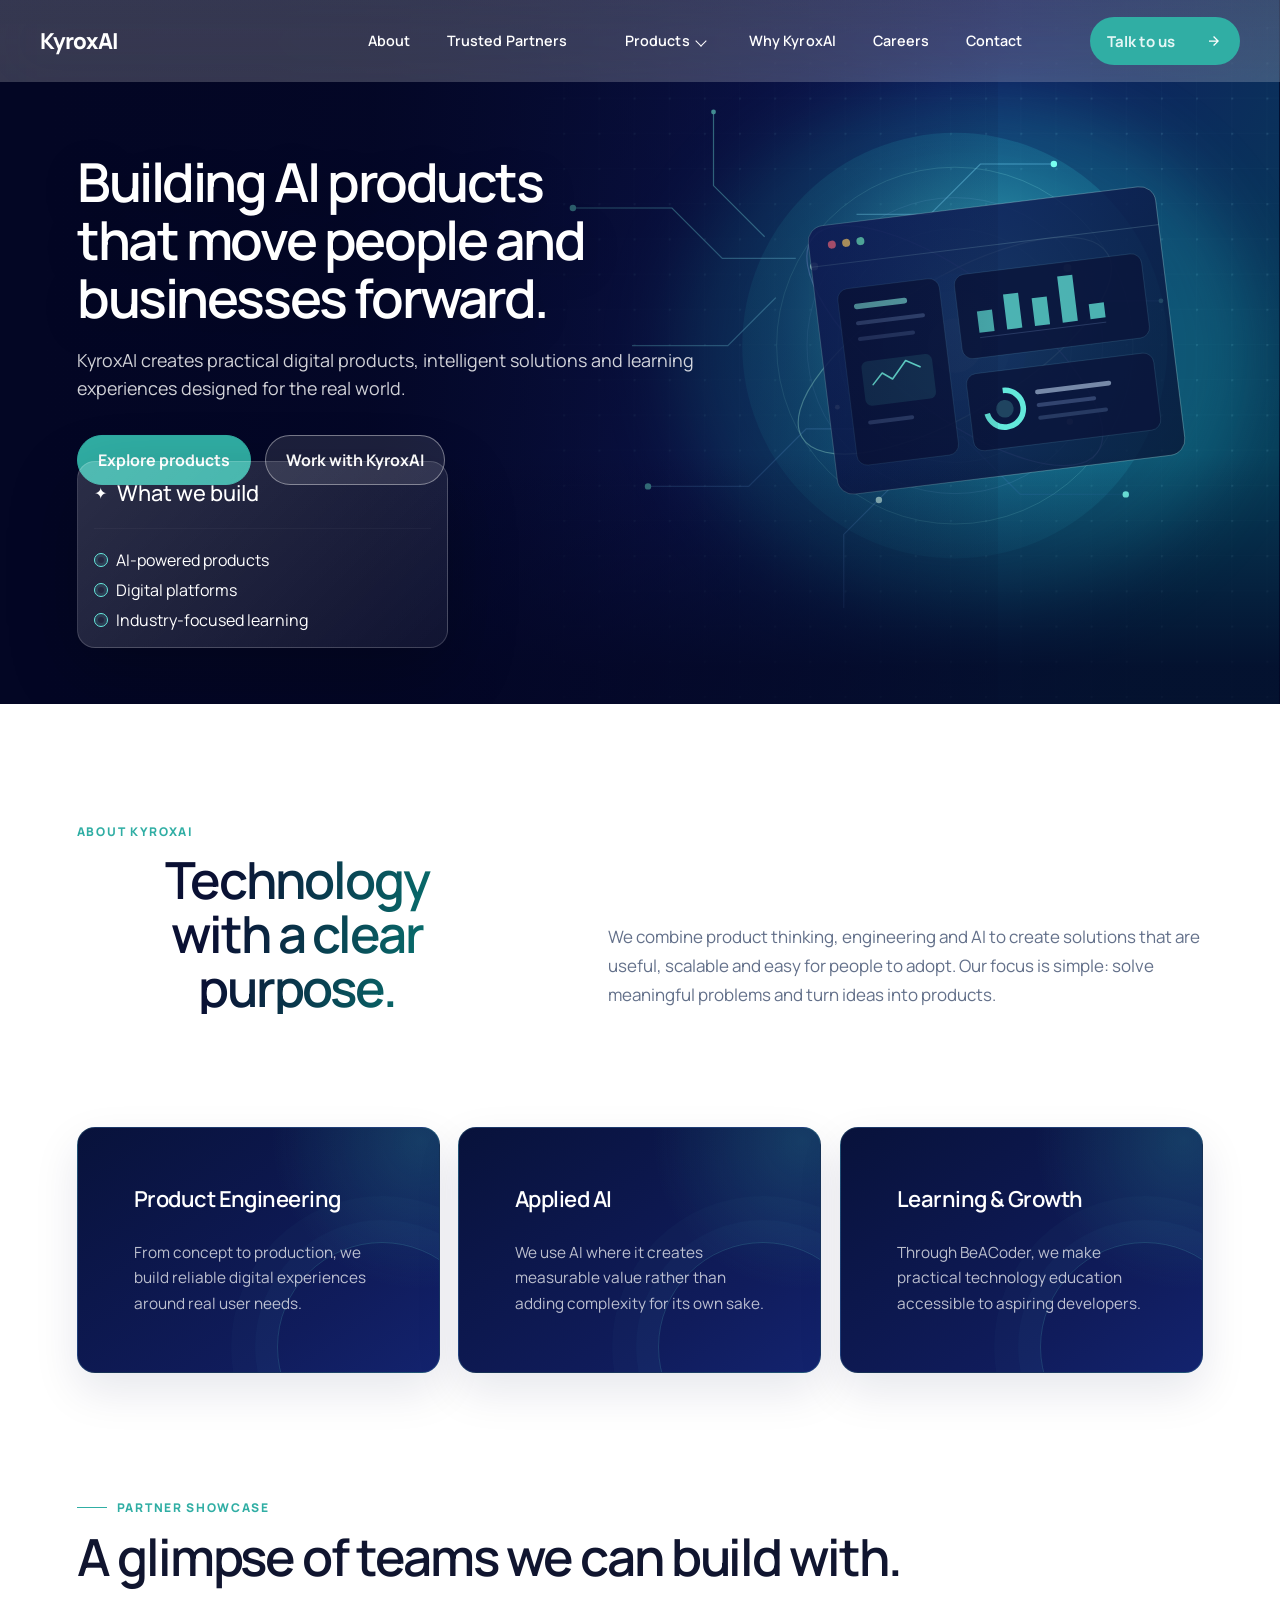
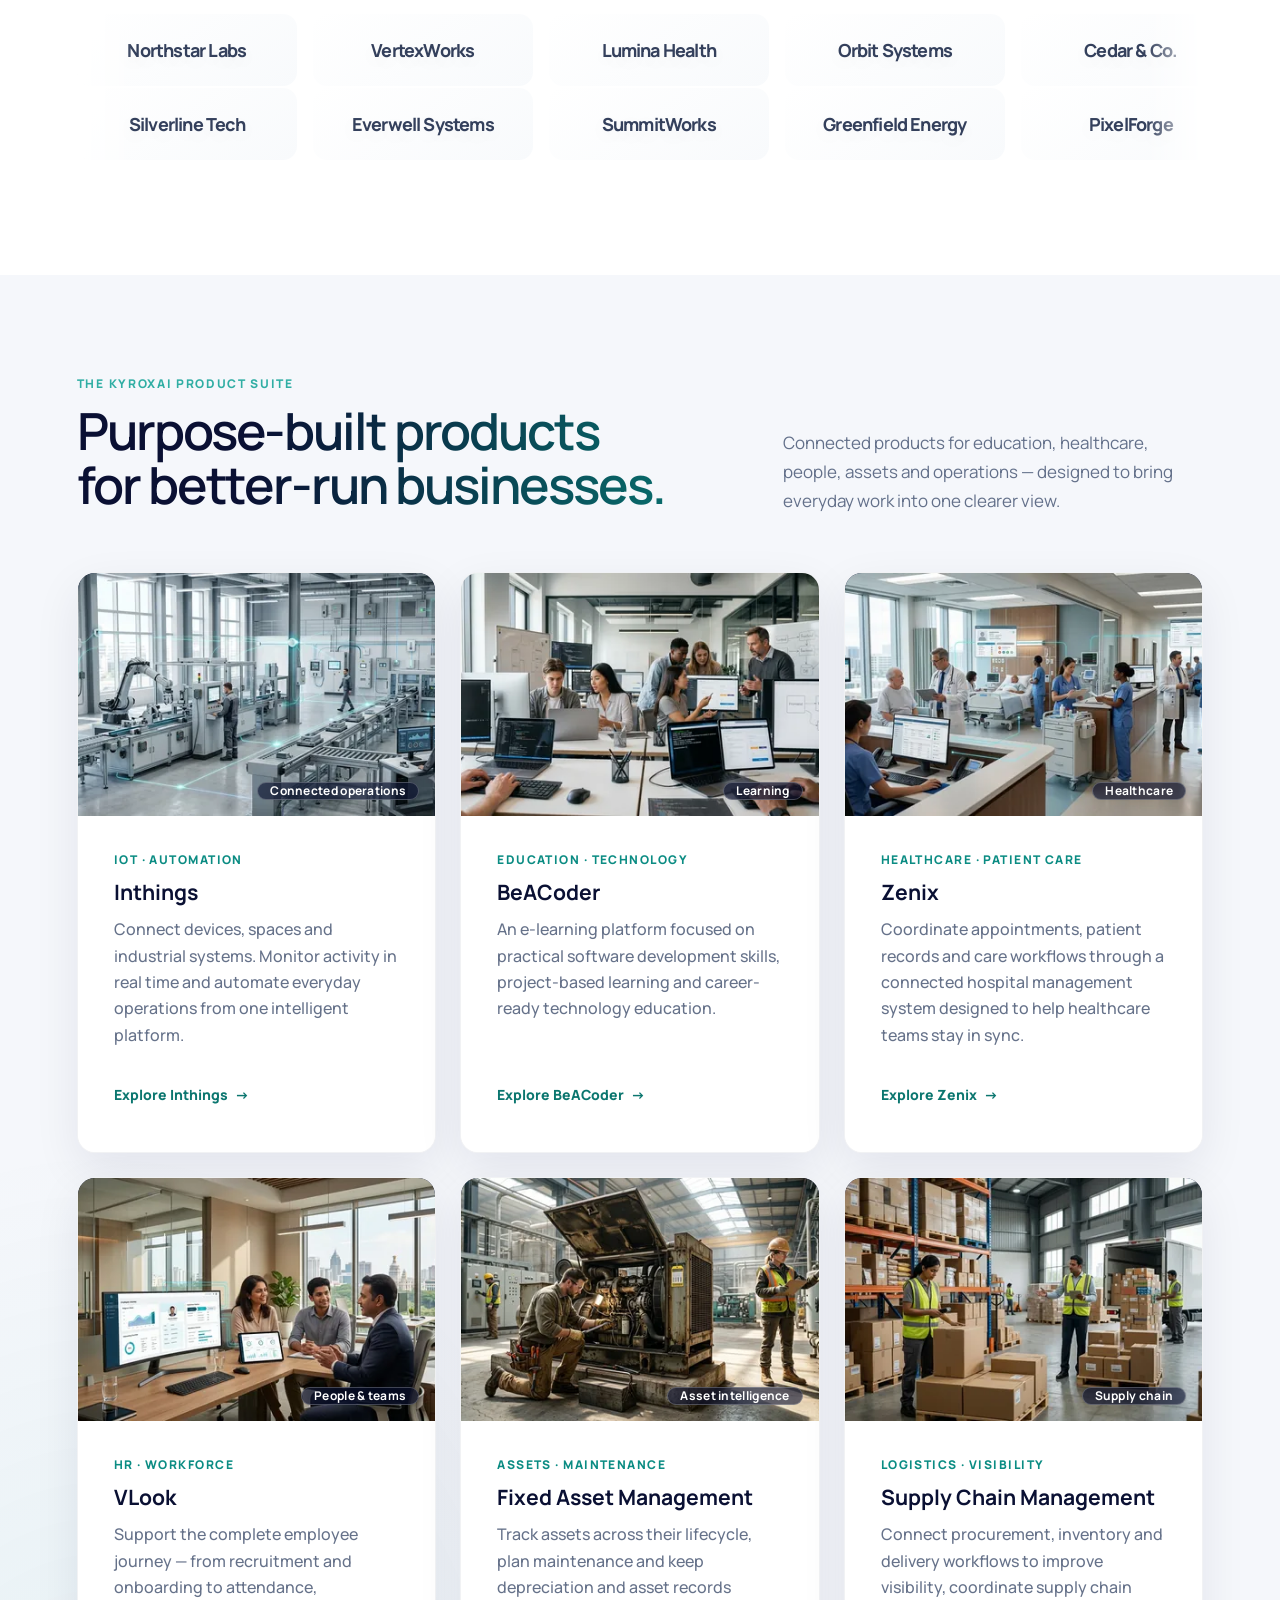
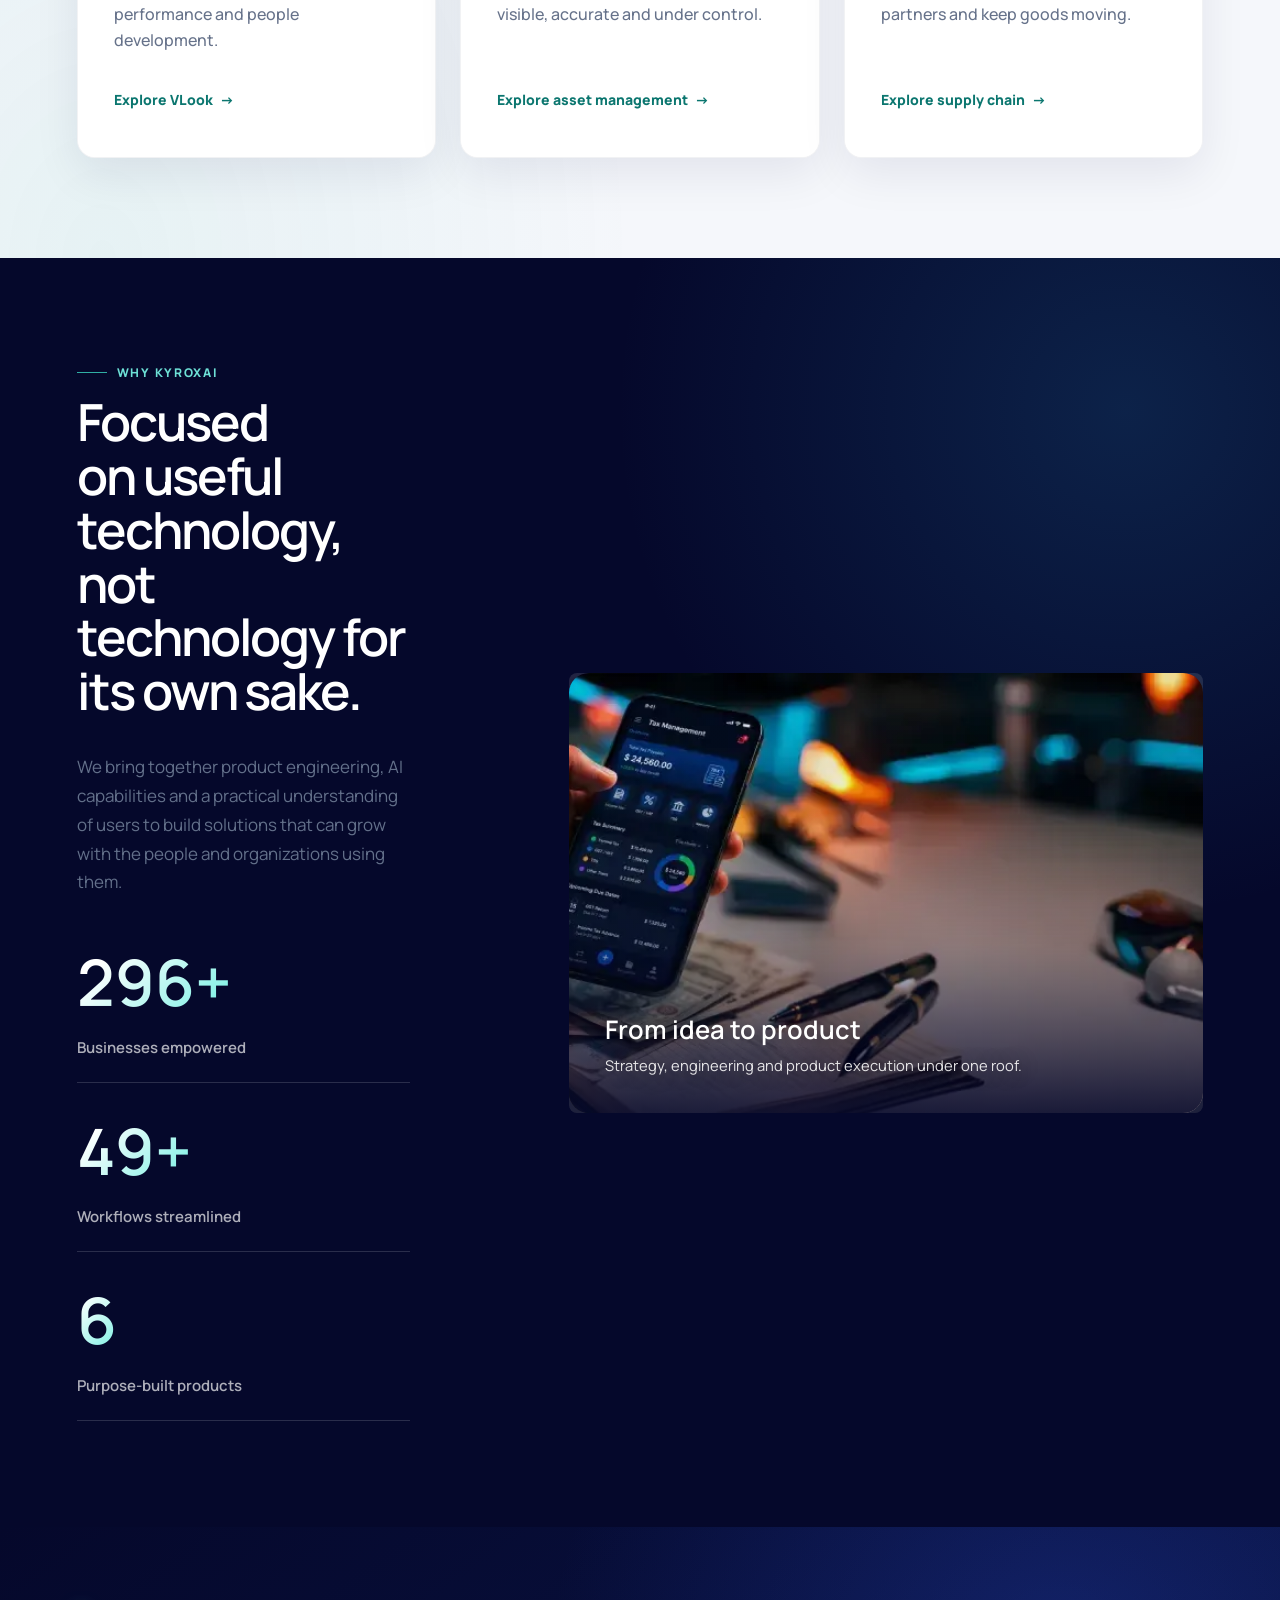
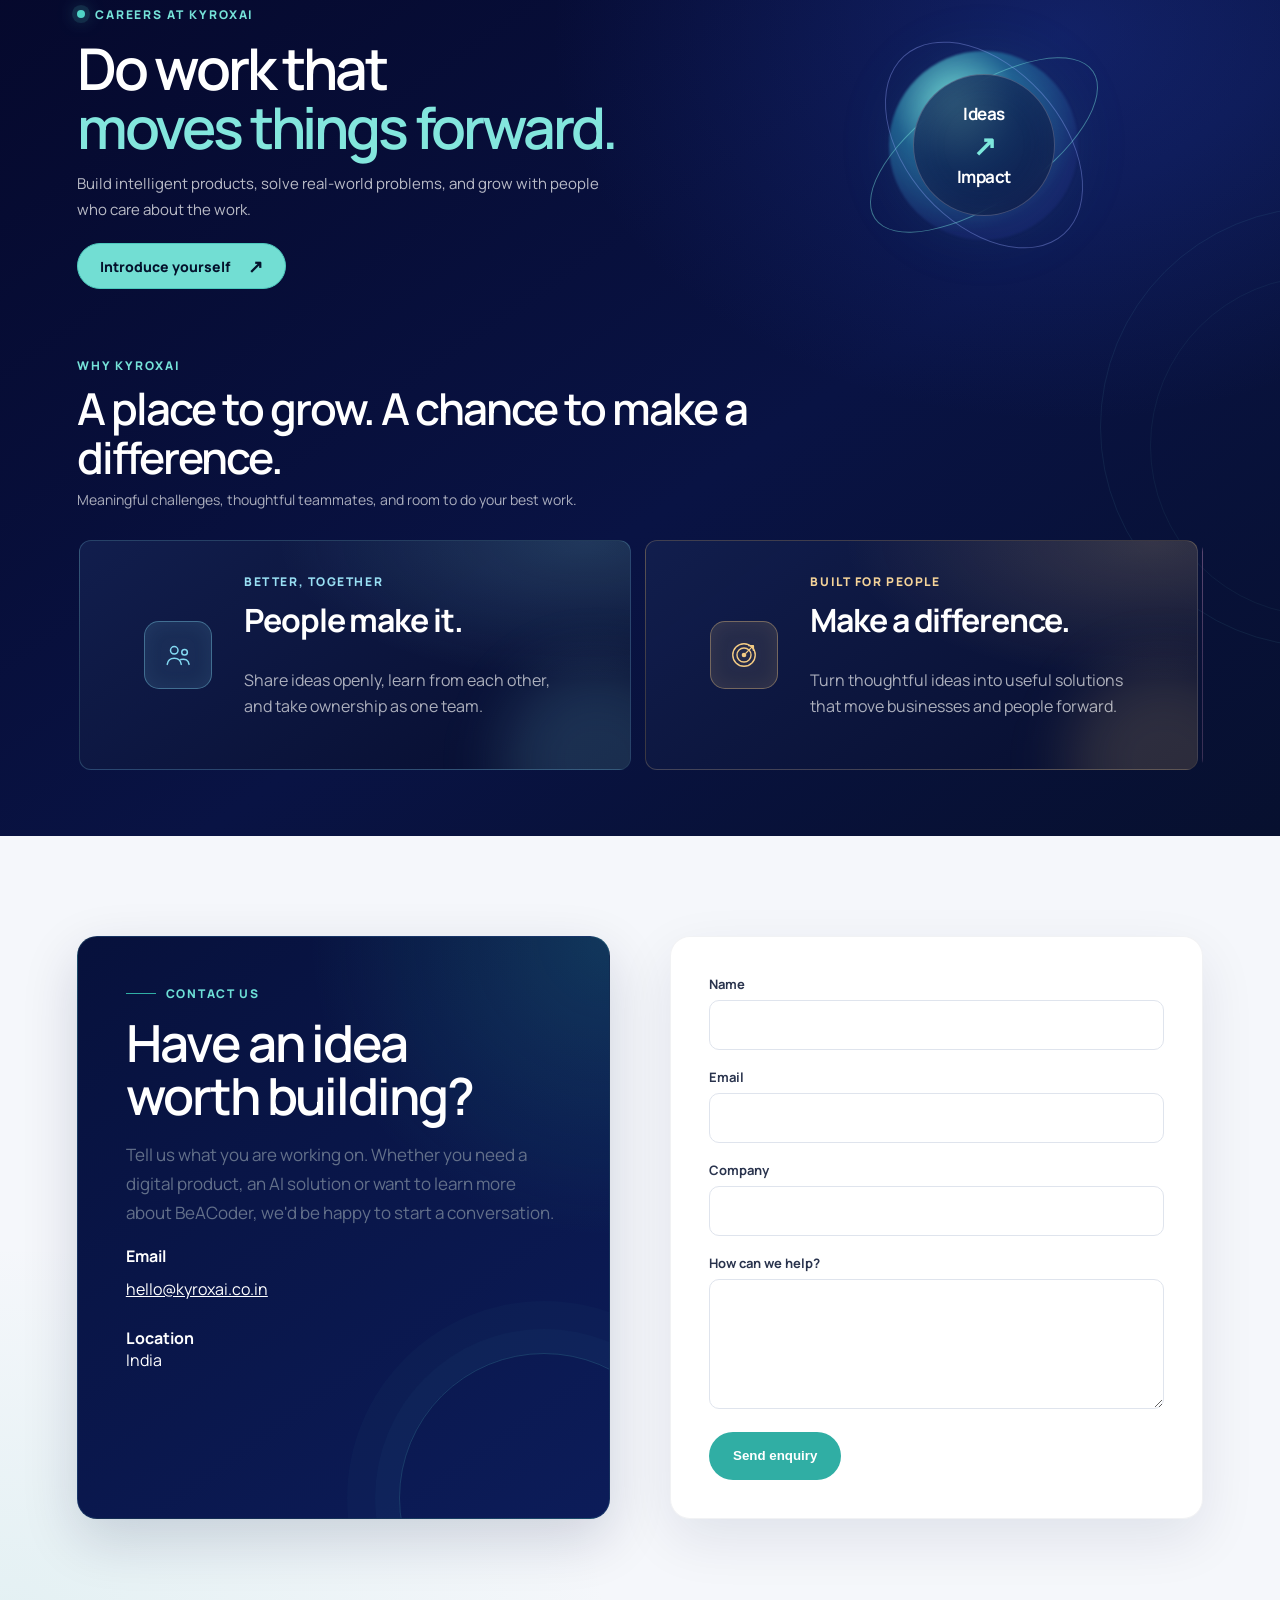
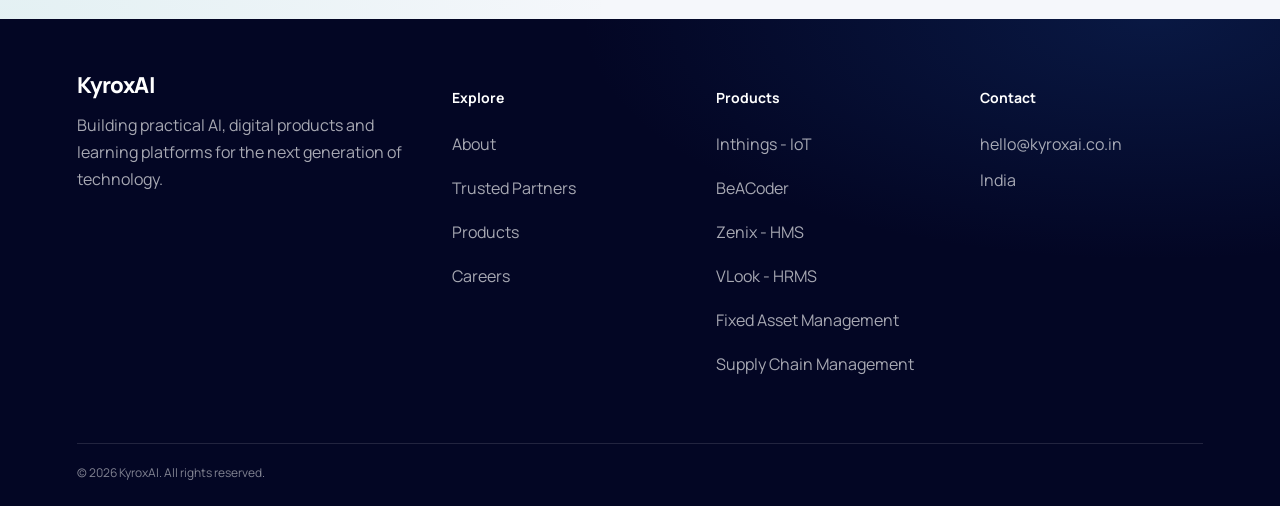
==== commit 7da90e19: "adding-carrier" ====
--- a/index.html
+++ b/index.html
@@ -21,7 +21,7 @@
 <body>
 <header id="stn-header" class="stn-header"><div class="stn-header__bar">
 <div class="stn-header__logo-wrap"><a class="stn-header__logo-link" href="/" aria-label="KyroxAI home"><span class="stn-header__logo-text">KyroxAI</span></a></div>
-<nav class="stn-nav" aria-label="Primary navigation"><ul class="stn-menu"><li><a href="#about" aria-label="About"><span class="stn-nav-group"><span class="stn-nav-row stn-nav-row--top" aria-hidden="true">About</span><span class="stn-nav-row stn-nav-row--bottom" aria-hidden="true">About</span></span><span class="stn-nav-dot" aria-hidden="true"></span></a></li><li><a href="#partners" aria-label="Trusted Partners"><span class="stn-nav-group"><span class="stn-nav-row stn-nav-row--top" aria-hidden="true">Trusted Partners</span><span class="stn-nav-row stn-nav-row--bottom" aria-hidden="true">Trusted Partners</span></span><span class="stn-nav-dot" aria-hidden="true"></span></a></li><li class="has-mega-menu"><a href="#products" aria-label="Products" aria-haspopup="true" aria-expanded="false" aria-controls="stn-mega-menu"><span class="stn-nav-group"><span class="stn-nav-row stn-nav-row--top" aria-hidden="true">Products</span><span class="stn-nav-row stn-nav-row--bottom" aria-hidden="true">Products</span></span><span class="stn-nav-dot" aria-hidden="true"></span><span class="stn-products-caret" aria-hidden="true"></span></a></li><li><a href="#why-kyroxai" aria-label="Why KyroxAI"><span class="stn-nav-group"><span class="stn-nav-row stn-nav-row--top" aria-hidden="true">Why KyroxAI</span><span class="stn-nav-row stn-nav-row--bottom" aria-hidden="true">Why KyroxAI</span></span><span class="stn-nav-dot" aria-hidden="true"></span></a></li><li><a href="#contact" aria-label="Contact"><span class="stn-nav-group"><span class="stn-nav-row stn-nav-row--top" aria-hidden="true">Contact</span><span class="stn-nav-row stn-nav-row--bottom" aria-hidden="true">Contact</span></span><span class="stn-nav-dot" aria-hidden="true"></span></a></li></ul></nav>
+<nav class="stn-nav" aria-label="Primary navigation"><ul class="stn-menu"><li><a href="#about" aria-label="About"><span class="stn-nav-group"><span class="stn-nav-row stn-nav-row--top" aria-hidden="true">About</span><span class="stn-nav-row stn-nav-row--bottom" aria-hidden="true">About</span></span><span class="stn-nav-dot" aria-hidden="true"></span></a></li><li><a href="#partners" aria-label="Trusted Partners"><span class="stn-nav-group"><span class="stn-nav-row stn-nav-row--top" aria-hidden="true">Trusted Partners</span><span class="stn-nav-row stn-nav-row--bottom" aria-hidden="true">Trusted Partners</span></span><span class="stn-nav-dot" aria-hidden="true"></span></a></li><li class="has-mega-menu"><a href="#products" aria-label="Products" aria-haspopup="true" aria-expanded="false" aria-controls="stn-mega-menu"><span class="stn-nav-group"><span class="stn-nav-row stn-nav-row--top" aria-hidden="true">Products</span><span class="stn-nav-row stn-nav-row--bottom" aria-hidden="true">Products</span></span><span class="stn-nav-dot" aria-hidden="true"></span><span class="stn-products-caret" aria-hidden="true"></span></a></li><li><a href="#why-kyroxai" aria-label="Why KyroxAI"><span class="stn-nav-group"><span class="stn-nav-row stn-nav-row--top" aria-hidden="true">Why KyroxAI</span><span class="stn-nav-row stn-nav-row--bottom" aria-hidden="true">Why KyroxAI</span></span><span class="stn-nav-dot" aria-hidden="true"></span></a></li><li><a href="#careers" aria-label="Careers"><span class="stn-nav-group"><span class="stn-nav-row stn-nav-row--top" aria-hidden="true">Careers</span><span class="stn-nav-row stn-nav-row--bottom" aria-hidden="true">Careers</span></span><span class="stn-nav-dot" aria-hidden="true"></span></a></li><li><a href="#contact" aria-label="Contact"><span class="stn-nav-group"><span class="stn-nav-row stn-nav-row--top" aria-hidden="true">Contact</span><span class="stn-nav-row stn-nav-row--bottom" aria-hidden="true">Contact</span></span><span class="stn-nav-dot" aria-hidden="true"></span></a></li></ul></nav>
 <div class="stn-header__cta"><a class="stn-cta-btn" href="#contact"><span class="stn-cta-btn__label">Talk to us</span><span class="stn-cta-btn__icon-area" aria-hidden="true"><svg class="stn-cta-btn__arrow-rest" width="28" height="28" viewBox="0 0 28 28" fill="none" xmlns="http://www.w3.org/2000/svg"><path d="M14 9L13.1188 9.88125L16.6062 13.375H9V14.625H16.6062L13.1188 18.1187L14 19L19 14L14 9Z" fill="white"/></svg><span class="stn-cta-btn__hover-icon"><svg class="stn-btn-icon" width="28" height="28" viewBox="0 0 28 28" fill="none" xmlns="http://www.w3.org/2000/svg"><circle cx="14" cy="14" r="12.55" stroke="url(#kx-cta-outer-gradient)" stroke-width=".9"/><circle cx="14" cy="14" r="8.65" stroke="url(#kx-cta-inner-gradient)" stroke-width=".7"/><path d="M14 9L13.1188 9.88125L16.6062 13.375H9V14.625H16.6062L13.1188 18.1187L14 19L19 14L14 9Z" fill="white"/><defs><linearGradient id="kx-cta-outer-gradient" x1="27" y1="14" x2="1" y2="14" gradientUnits="userSpaceOnUse"><stop offset="0" stop-color="white"/><stop offset=".64" stop-color="white" stop-opacity="0"/></linearGradient><linearGradient id="kx-cta-inner-gradient" x1="23" y1="14" x2="5" y2="14" gradientUnits="userSpaceOnUse"><stop offset="0" stop-color="white"/><stop offset=".8" stop-color="white" stop-opacity="0"/></linearGradient></defs></svg></span></span></a></div><button class="stn-hamburger" type="button" aria-label="Open menu" aria-expanded="false">☰</button>
 </div>
 <div id="stn-mega-menu" class="mega-menu" aria-hidden="true" role="region" aria-label="KyroxAI products">
@@ -52,7 +52,7 @@
 
 <main class="sustaina-homepage">
 <section class="home-hero" id="home-hero" aria-labelledby="hero-title"><div class="home-hero__slides"><div class="home-hero__slide is-active">
-<video class="home-hero__video" autoplay muted loop playsinline preload="metadata" poster="assets/kyroxai-hero.svg" aria-hidden="true"><source src="assets/video/Intro_Banner.mp4" type="video/mp4"></video>
+<video class="home-hero__video" muted loop playsinline preload="none" poster="assets/kyroxai-hero.svg" aria-hidden="true"><source src="assets/video/Intro_Banner.mp4" type="video/mp4"></video>
 <div class="home-hero__overlay-left"></div><div class="home-hero__overlay-right"></div>
 <div class="home-hero__content"><h1 class="home-hero__title" id="hero-title">Building AI products that move people and businesses forward.</h1>
 <p class="home-hero__desc">KyroxAI creates practical digital products, intelligent solutions and learning experiences designed for the real world.</p>
@@ -127,13 +127,13 @@
 
 <section class="core-services" id="products" aria-labelledby="products-title"><div class="core-services__header"><div class="core-services__heading"><span class="core-services__label">The KyroxAI product suite</span><h2 class="core-services__title" id="products-title">Purpose-built products for better-run businesses.</h2></div><p class="kx-copy">Connected products for education, healthcare, people, assets and operations — designed to bring everyday work into one clearer view.</p></div>
 <div class="core-services__wrap"><div class="core-services__track">
-<article id="product-inthings" class="core-services__card"><div class="cs-card__img-wrap"><img class="cs-card__img" src="assets/images/inthings.png" alt="Connected devices and intelligent IoT operations dashboard" width="1376" height="768" loading="lazy"><span class="cs-card__category">Connected operations</span></div><div class="cs-card__text"><span class="cs-card__eyebrow">IoT · Automation</span><h3 class="cs-card__title">Inthings</h3><p class="cs-card__desc">Connect devices, spaces and industrial systems. Monitor activity in real time and automate everyday operations from one intelligent platform.</p><a class="kx-product-link" href="#contact">Explore Inthings <span aria-hidden="true">→</span></a></div></article>
-<article id="product-beacoder" class="core-services__card"><div class="cs-card__img-wrap"><img class="cs-card__img" src="assets/images/beacoder.png" alt="BeACoder practical software development learning platform" width="1376" height="768" loading="lazy"><span class="cs-card__category">Learning</span></div><div class="cs-card__text"><span class="cs-card__eyebrow">Education · Technology</span><h3 class="cs-card__title">BeACoder</h3><p class="cs-card__desc">An e-learning platform focused on practical software development skills, project-based learning and career-ready technology education.</p><a class="kx-product-link" href="#contact">Explore BeACoder <span aria-hidden="true">→</span></a></div></article>
-
-<article class="core-services__card"><div class="cs-card__img-wrap"><img class="cs-card__img" src="assets/images/zenix.png" alt="Healthcare management dashboard with patient appointments and care records" width="1376" height="768" loading="lazy"><span class="cs-card__category">Healthcare</span></div><div class="cs-card__text"><span class="cs-card__eyebrow">Healthcare · Patient care</span><h3 class="cs-card__title">Zenix</h3><p class="cs-card__desc">Coordinate appointments, patient records and care workflows through a connected hospital management system designed to help healthcare teams stay in sync.</p><a class="kx-product-link" href="#contact">Explore Zenix <span aria-hidden="true">→</span></a></div></article>
-<article class="core-services__card"><div class="cs-card__img-wrap"><img class="cs-card__img" src="assets/images/vlook.png" alt="Human resource management dashboard with recruitment and team insights" width="1376" height="768" loading="lazy"><span class="cs-card__category">People &amp; teams</span></div><div class="cs-card__text"><span class="cs-card__eyebrow">HR · Workforce</span><h3 class="cs-card__title">VLook</h3><p class="cs-card__desc">Support the complete employee journey — from recruitment and onboarding to attendance, performance and people development.</p><a class="kx-product-link" href="#contact">Explore VLook <span aria-hidden="true">→</span></a></div></article>
-<article class="core-services__card"><div class="cs-card__img-wrap"><img class="cs-card__img" src="assets/images/fixedassetmanagement.png" alt="Fixed asset management dashboard showing asset health, value and service schedules" width="1376" height="768" loading="lazy"><span class="cs-card__category">Asset intelligence</span></div><div class="cs-card__text"><span class="cs-card__eyebrow">Assets · Maintenance</span><h3 class="cs-card__title">Fixed Asset Management</h3><p class="cs-card__desc">Track assets across their lifecycle, plan maintenance and keep depreciation and asset records visible, accurate and under control.</p><a class="kx-product-link" href="#contact">Explore asset management <span aria-hidden="true">→</span></a></div></article>
-<article class="core-services__card"><div class="cs-card__img-wrap"><img class="cs-card__img" src="assets/images/supplychainmanagement.png" alt="Supply chain management dashboard showing inventory, shipment and delivery routes" width="1376" height="768" loading="lazy"><span class="cs-card__category">Supply chain</span></div><div class="cs-card__text"><span class="cs-card__eyebrow">Logistics · Visibility</span><h3 class="cs-card__title">Supply Chain Management</h3><p class="cs-card__desc">Connect procurement, inventory and delivery workflows to improve visibility, coordinate supply chain partners and keep goods moving.</p><a class="kx-product-link" href="#contact">Explore supply chain <span aria-hidden="true">→</span></a></div></article>
+<article id="product-inthings" class="core-services__card"><div class="cs-card__img-wrap"><picture class="cs-card__picture"><source type="image/webp" srcset="assets/images/products/inthings-480.webp 480w, assets/images/products/inthings-800.webp 800w, assets/images/products/inthings-1376.webp 1376w" sizes="(max-width: 600px) calc(100vw - 44px), (max-width: 900px) calc(50vw - 50px), (max-width: 1440px) calc((100vw - 12vw - 48px) / 3), 430px"><img class="cs-card__img" src="assets/images/inthings.png" alt="Connected devices and intelligent IoT operations dashboard" width="1376" height="768" loading="lazy" decoding="async"></picture><span class="cs-card__category">Connected operations</span></div><div class="cs-card__text"><span class="cs-card__eyebrow">IoT · Automation</span><h3 class="cs-card__title">Inthings</h3><p class="cs-card__desc">Connect devices, spaces and industrial systems. Monitor activity in real time and automate everyday operations from one intelligent platform.</p><a class="kx-product-link" href="#contact">Explore Inthings <span aria-hidden="true">→</span></a></div></article>
+<article id="product-beacoder" class="core-services__card"><div class="cs-card__img-wrap"><picture class="cs-card__picture"><source type="image/webp" srcset="assets/images/products/beacoder-480.webp 480w, assets/images/products/beacoder-800.webp 800w, assets/images/products/beacoder-1376.webp 1376w" sizes="(max-width: 600px) calc(100vw - 44px), (max-width: 900px) calc(50vw - 50px), (max-width: 1440px) calc((100vw - 12vw - 48px) / 3), 430px"><img class="cs-card__img" src="assets/images/beacoder.png" alt="BeACoder practical software development learning platform" width="1376" height="768" loading="lazy" decoding="async"></picture><span class="cs-card__category">Learning</span></div><div class="cs-card__text"><span class="cs-card__eyebrow">Education · Technology</span><h3 class="cs-card__title">BeACoder</h3><p class="cs-card__desc">An e-learning platform focused on practical software development skills, project-based learning and career-ready technology education.</p><a class="kx-product-link" href="#contact">Explore BeACoder <span aria-hidden="true">→</span></a></div></article>
+
+<article class="core-services__card"><div class="cs-card__img-wrap"><picture class="cs-card__picture"><source type="image/webp" srcset="assets/images/products/zenix-480.webp 480w, assets/images/products/zenix-800.webp 800w, assets/images/products/zenix-1376.webp 1376w" sizes="(max-width: 600px) calc(100vw - 44px), (max-width: 900px) calc(50vw - 50px), (max-width: 1440px) calc((100vw - 12vw - 48px) / 3), 430px"><img class="cs-card__img" src="assets/images/zenix.png" alt="Healthcare management dashboard with patient appointments and care records" width="1376" height="768" loading="lazy" decoding="async"></picture><span class="cs-card__category">Healthcare</span></div><div class="cs-card__text"><span class="cs-card__eyebrow">Healthcare · Patient care</span><h3 class="cs-card__title">Zenix</h3><p class="cs-card__desc">Coordinate appointments, patient records and care workflows through a connected hospital management system designed to help healthcare teams stay in sync.</p><a class="kx-product-link" href="#contact">Explore Zenix <span aria-hidden="true">→</span></a></div></article>
+<article class="core-services__card"><div class="cs-card__img-wrap"><picture class="cs-card__picture"><source type="image/webp" srcset="assets/images/products/vlook-480.webp 480w, assets/images/products/vlook-800.webp 800w, assets/images/products/vlook-1376.webp 1376w" sizes="(max-width: 600px) calc(100vw - 44px), (max-width: 900px) calc(50vw - 50px), (max-width: 1440px) calc((100vw - 12vw - 48px) / 3), 430px"><img class="cs-card__img" src="assets/images/vlook.png" alt="Human resource management dashboard with recruitment and team insights" width="1376" height="768" loading="lazy" decoding="async"></picture><span class="cs-card__category">People &amp; teams</span></div><div class="cs-card__text"><span class="cs-card__eyebrow">HR · Workforce</span><h3 class="cs-card__title">VLook</h3><p class="cs-card__desc">Support the complete employee journey — from recruitment and onboarding to attendance, performance and people development.</p><a class="kx-product-link" href="#contact">Explore VLook <span aria-hidden="true">→</span></a></div></article>
+<article class="core-services__card"><div class="cs-card__img-wrap"><picture class="cs-card__picture"><source type="image/webp" srcset="assets/images/products/fixedassetmanagement-480.webp 480w, assets/images/products/fixedassetmanagement-800.webp 800w, assets/images/products/fixedassetmanagement-1376.webp 1376w" sizes="(max-width: 600px) calc(100vw - 44px), (max-width: 900px) calc(50vw - 50px), (max-width: 1440px) calc((100vw - 12vw - 48px) / 3), 430px"><img class="cs-card__img" src="assets/images/fixedassetmanagement.png" alt="Fixed asset management dashboard showing asset health, value and service schedules" width="1376" height="768" loading="lazy" decoding="async"></picture><span class="cs-card__category">Asset intelligence</span></div><div class="cs-card__text"><span class="cs-card__eyebrow">Assets · Maintenance</span><h3 class="cs-card__title">Fixed Asset Management</h3><p class="cs-card__desc">Track assets across their lifecycle, plan maintenance and keep depreciation and asset records visible, accurate and under control.</p><a class="kx-product-link" href="#contact">Explore asset management <span aria-hidden="true">→</span></a></div></article>
+<article class="core-services__card"><div class="cs-card__img-wrap"><picture class="cs-card__picture"><source type="image/webp" srcset="assets/images/products/supplychainmanagement-480.webp 480w, assets/images/products/supplychainmanagement-800.webp 800w, assets/images/products/supplychainmanagement-1376.webp 1376w" sizes="(max-width: 600px) calc(100vw - 44px), (max-width: 900px) calc(50vw - 50px), (max-width: 1440px) calc((100vw - 12vw - 48px) / 3), 430px"><img class="cs-card__img" src="assets/images/supplychainmanagement.png" alt="Supply chain management dashboard showing inventory, shipment and delivery routes" width="1376" height="768" loading="lazy" decoding="async"></picture><span class="cs-card__category">Supply chain</span></div><div class="cs-card__text"><span class="cs-card__eyebrow">Logistics · Visibility</span><h3 class="cs-card__title">Supply Chain Management</h3><p class="cs-card__desc">Connect procurement, inventory and delivery workflows to improve visibility, coordinate supply chain partners and keep goods moving.</p><a class="kx-product-link" href="#contact">Explore supply chain <span aria-hidden="true">→</span></a></div></article>
 </div></div></section>
 
 <section class="stats-section" id="why-kyroxai" aria-labelledby="why-title"><div class="stats-section__inner"><div class="stats-section__left">
@@ -145,10 +145,113 @@
 <div class="stats-slider__slide"><img class="stats-slider__image" src="assets/images/aithatsolvesproblems.png" alt="KyroxAI applying artificial intelligence to practical business problems" width="427" height="470" loading="lazy"><div class="stats-slider__gradient"></div><div class="stats-slider__bottom"><h3 class="stats-slider__title">AI that solves problems</h3><p class="stats-slider__desc">Applied intelligence focused on measurable outcomes and better experiences.</p></div></div>
 </div></div></div></section>
 
+<section class="careers-section" id="careers" aria-labelledby="careers-title">
+  <div class="careers-section__inner">
+    <div class="careers-hero">
+      <div class="careers-hero__copy kx-reveal">
+        <span class="careers-eyebrow"><span class="careers-eyebrow__dot" aria-hidden="true"></span>Careers at KyroxAI</span>
+        <h2 class="careers-hero__title" id="careers-title">Do work that<br><span>moves things forward.</span></h2>
+        <p class="careers-hero__desc">Build intelligent products, solve real-world problems, and grow with people who care about the work.</p>
+        <button class="careers-button" type="button" data-career-form-toggle aria-expanded="false" aria-controls="career-application">Introduce yourself <span aria-hidden="true">↗</span></button>
+      </div>
+      <div class="careers-visual kx-reveal" aria-hidden="true">
+        <div class="careers-visual__orbit careers-visual__orbit--outer"></div>
+        <div class="careers-visual__orbit careers-visual__orbit--inner"></div>
+        <div class="careers-visual__core"><span>Ideas</span><span class="careers-visual__arrow">↗</span><span>Impact</span></div>
+      </div>
+    </div>
+
+    <dialog class="career-application" id="career-application" aria-labelledby="career-application-title">
+      <div class="career-application__inner">
+        <div class="career-application__heading">
+          <div><span class="careers-section-heading__eyebrow">Your next step</span><h3 id="career-application-title">Tell us about yourself.</h3><p>Share your details and attach a resume. This demo form does not send or store applications.</p></div>
+          <button class="career-application__close" type="button" data-career-form-close aria-label="Close application form">×</button>
+        </div>
+        <form class="career-application__form" data-career-application-form>
+          <label class="career-application__field"><span class="career-application__label">Full name</span><input name="fullName" autocomplete="name" required></label>
+          <label class="career-application__field"><span class="career-application__label">Email address</span><input name="email" type="email" autocomplete="email" required></label>
+          <label class="career-application__field"><span class="career-application__label">Phone number <span class="career-application__optional">(optional)</span></span><input name="phone" type="tel" autocomplete="tel"></label>
+          <label class="career-application__field"><span class="career-application__label">Area of interest</span>
+            <select name="interest" required>
+              <option value="" selected disabled>Select an area</option>
+              <option>Software engineering</option>
+              <option>AI and data</option>
+              <option>Product and design</option>
+              <option>Business and operations</option>
+              <option>Other</option>
+            </select>
+          </label>
+          <label class="career-application__field career-application__field--wide"><span class="career-application__label">A little about you</span><textarea name="introduction" rows="3" placeholder="Your experience, interests, or the kind of work you’d like to do." required></textarea></label>
+          <label class="career-application__field career-application__field--wide"><span class="career-application__label">Resume <span class="career-application__optional">(PDF, DOC or DOCX; up to 10 MB)</span></span><input name="resume" type="file" accept=".pdf,.doc,.docx,application/pdf,application/msword,application/vnd.openxmlformats-officedocument.wordprocessingml.document" required data-career-resume></label>
+          <p class="career-application__note career-application__field--wide">Your resume stays in this browser. It will not be uploaded unless a secure submission service is connected.</p>
+          <div class="career-application__actions career-application__field--wide"><button class="careers-button" type="submit">Submit application <span aria-hidden="true">↗</span></button></div>
+        </form>
+      </div>
+    </dialog>
+
+    <dialog class="career-success" data-career-success aria-labelledby="career-success-title">
+      <div class="career-success__icon" aria-hidden="true">✓</div>
+      <span class="careers-section-heading__eyebrow">Careers at KyroxAI</span>
+      <h3 id="career-success-title">Application submitted successfully!</h3>
+      <button class="careers-button" type="button" data-career-success-close>Done <span aria-hidden="true">✓</span></button>
+    </dialog>
+
+    <dialog class="career-loading" data-career-loading aria-labelledby="career-loading-title">
+      <div class="career-loading__visual" aria-hidden="true"><span></span><span></span><span></span><b>✦</b></div>
+      <h3 id="career-loading-title">Preparing your application</h3>
+      <p>Please wait a moment</p>
+    </dialog>
+
+    <div class="careers-values">
+      <div class="careers-section-heading careers-section-heading--slider kx-reveal">
+        <div class="careers-section-heading__copy">
+          <span class="careers-section-heading__eyebrow">Why KyroxAI</span>
+          <h3>A place to grow. A chance to make a difference.</h3>
+          <p>Meaningful challenges, thoughtful teammates, and room to do your best work.</p>
+        </div>
+      </div>
+      <div class="career-slider__track" data-career-slider role="group" aria-label="Why work at KyroxAI">
+        <div class="career-slider__page" role="group" aria-label="Career highlights 1 and 2">
+          <article class="career-value-card career-value-card--build" role="group" aria-label="1 of 10"><span class="career-value-card__number">01</span><span class="career-value-card__icon" aria-hidden="true"><svg viewBox="0 0 32 32" fill="none"><path d="M16 3.5 27 9.75v12.5L16 28.5 5 22.25V9.75L16 3.5Z" stroke="currentColor" stroke-width="1.5"/><path d="m5.5 10 10.5 6 10.5-6M16 16v12M10.5 7 21.5 13" stroke="currentColor" stroke-width="1.5" stroke-linecap="round" stroke-linejoin="round"/></svg></span><span class="career-value-card__label">Purpose-built technology</span><h4>Build what matters.</h4><p>Help shape AI, IoT, healthcare, and enterprise products that solve real challenges.</p></article>
+          <article class="career-value-card career-value-card--grow" role="group" aria-label="2 of 10"><span class="career-value-card__number">02</span><span class="career-value-card__icon" aria-hidden="true"><svg viewBox="0 0 32 32" fill="none"><path d="M7 25V17m9 8V7m9 18v-12M4 25h24" stroke="currentColor" stroke-width="1.7" stroke-linecap="round"/><path d="m7 13 8-6 8 6 5-5" stroke="currentColor" stroke-width="1.7" stroke-linecap="round" stroke-linejoin="round"/><path d="M24 8h4v4" stroke="currentColor" stroke-width="1.7" stroke-linecap="round" stroke-linejoin="round"/></svg></span><span class="career-value-card__label">Curiosity in motion</span><h4>Keep becoming.</h4><p>Take on new challenges, explore modern tools, and grow your craft through meaningful work.</p></article>
+        </div>
+        <div class="career-slider__page" role="group" aria-label="Career highlights 3 and 4">
+          <article class="career-value-card career-value-card--team" role="group" aria-label="3 of 10"><span class="career-value-card__number">03</span><span class="career-value-card__icon" aria-hidden="true"><svg viewBox="0 0 32 32" fill="none"><circle cx="12" cy="11" r="4" stroke="currentColor" stroke-width="1.6"/><circle cx="23" cy="13" r="3" stroke="currentColor" stroke-width="1.6"/><path d="M4.5 26c.7-4.2 3.2-6.5 7.5-6.5s6.8 2.3 7.5 6.5m-.5-5.2c4.8-1.1 8.1.7 8.8 5.2" stroke="currentColor" stroke-width="1.6" stroke-linecap="round"/></svg></span><span class="career-value-card__label">Better, together</span><h4>People make it.</h4><p>Share ideas openly, learn from each other, and take ownership as one team.</p></article>
+          <article class="career-value-card career-value-card--impact" role="group" aria-label="4 of 10"><span class="career-value-card__number">04</span><span class="career-value-card__icon" aria-hidden="true"><svg viewBox="0 0 32 32" fill="none"><circle cx="16" cy="16" r="12" stroke="currentColor" stroke-width="1.5"/><circle cx="16" cy="16" r="7.5" stroke="currentColor" stroke-width="1.5"/><circle cx="16" cy="16" r="2.5" fill="currentColor"/><path d="m18 14 8-8m-5 0h5v5" stroke="currentColor" stroke-width="1.5" stroke-linecap="round" stroke-linejoin="round"/></svg></span><span class="career-value-card__label">Built for people</span><h4>Make a difference.</h4><p>Turn thoughtful ideas into useful solutions that move businesses and people forward.</p></article>
+        </div>
+        <div class="career-slider__page" role="group" aria-label="Career highlights 5 and 6">
+          <article class="career-value-card career-value-card--craft" role="group" aria-label="5 of 10"><span class="career-value-card__number">05</span><span class="career-value-card__icon" aria-hidden="true"><svg viewBox="0 0 32 32" fill="none"><path d="M7 25 23.5 8.5a3.54 3.54 0 0 1 5 5L12 30H7v-5Z" stroke="currentColor" stroke-width="1.6" stroke-linejoin="round"/><path d="m20 12 5 5M5 7h10M5 12h6M5 17h4" stroke="currentColor" stroke-width="1.6" stroke-linecap="round"/></svg></span><span class="career-value-card__label">Care in every detail</span><h4>Take pride in the craft.</h4><p>Bring care, clarity, and thoughtful execution to every part of the work.</p></article>
+          <article class="career-value-card career-value-card--ideas" role="group" aria-label="6 of 10"><span class="career-value-card__number">06</span><span class="career-value-card__icon" aria-hidden="true"><svg viewBox="0 0 32 32" fill="none"><path d="M16 4a9 9 0 0 0-5.5 16.1c1.1.9 1.5 1.8 1.5 3.4h8c0-1.6.4-2.5 1.5-3.4A9 9 0 0 0 16 4Z" stroke="currentColor" stroke-width="1.6"/><path d="M12.5 27h7M13.5 30h5M16 0v2M4.7 5.3l1.4 1.4m19.2-1.4-1.4 1.4" stroke="currentColor" stroke-width="1.6" stroke-linecap="round"/></svg></span><span class="career-value-card__label">Ideas into action</span><h4>Stay curious.</h4><p>Ask better questions, explore possibilities, and turn promising ideas into practical solutions.</p></article>
+        </div>
+        <div class="career-slider__page" role="group" aria-label="Career highlights 7 and 8">
+          <article class="career-value-card career-value-card--ownership" role="group" aria-label="7 of 10"><span class="career-value-card__number">07</span><span class="career-value-card__icon" aria-hidden="true"><svg viewBox="0 0 32 32" fill="none"><path d="M16 28s-11-6.2-11-15a6 6 0 0 1 11-3.2A6 6 0 0 1 27 13c0 8.8-11 15-11 15Z" stroke="currentColor" stroke-width="1.6" stroke-linejoin="round"/><path d="M10 16h4l2-4 3 8 2-4h2" stroke="currentColor" stroke-width="1.6" stroke-linecap="round" stroke-linejoin="round"/></svg></span><span class="career-value-card__label">Trust through ownership</span><h4>Make your mark.</h4><p>Bring your perspective, take responsibility, and help move meaningful work forward.</p></article>
+          <article class="career-value-card career-value-card--quality" role="group" aria-label="8 of 10"><span class="career-value-card__number">08</span><span class="career-value-card__icon" aria-hidden="true"><svg viewBox="0 0 32 32" fill="none"><path d="m16 3 3.8 7.7 8.5 1.2-6.2 6 .1 8.6-6.2-3.3-6.2 3.3.1-8.6-6.2-6 8.5-1.2L16 3Z" stroke="currentColor" stroke-width="1.6" stroke-linejoin="round"/><path d="m12.5 16 2.3 2.3 4.8-5" stroke="currentColor" stroke-width="1.6" stroke-linecap="round" stroke-linejoin="round"/></svg></span><span class="career-value-card__label">Thoughtful execution</span><h4>Quality that lasts.</h4><p>Build with reliability and real-world use in mind, not just the first impression.</p></article>
+        </div>
+        <div class="career-slider__page" role="group" aria-label="Career highlights 9 and 10">
+          <article class="career-value-card career-value-card--learning" role="group" aria-label="9 of 10"><span class="career-value-card__number">09</span><span class="career-value-card__icon" aria-hidden="true"><svg viewBox="0 0 32 32" fill="none"><path d="M4 7.5A3.5 3.5 0 0 1 7.5 4H16v23H7.5A3.5 3.5 0 0 0 4 30V7.5Zm24 0A3.5 3.5 0 0 0 24.5 4H16v23h8.5A3.5 3.5 0 0 1 28 30V7.5Z" stroke="currentColor" stroke-width="1.6" stroke-linejoin="round"/><path d="M8 10h4m-4 4h4m8-4h4m-4 4h4" stroke="currentColor" stroke-width="1.5" stroke-linecap="round"/></svg></span><span class="career-value-card__label">Knowledge shared</span><h4>Learn out loud.</h4><p>Exchange knowledge, share what you discover, and help good ideas get even better.</p></article>
+          <article class="career-value-card career-value-card--future" role="group" aria-label="10 of 10"><span class="career-value-card__number">10</span><span class="career-value-card__icon" aria-hidden="true"><svg viewBox="0 0 32 32" fill="none"><circle cx="16" cy="16" r="12" stroke="currentColor" stroke-width="1.6"/><path d="M16 8v8l5 3M4 16h3m18 0h3M16 4v3" stroke="currentColor" stroke-width="1.6" stroke-linecap="round"/><path d="m11 23 3 3 7-8" stroke="currentColor" stroke-width="1.6" stroke-linecap="round" stroke-linejoin="round"/></svg></span><span class="career-value-card__label">Progress with purpose</span><h4>Shape what’s next.</h4><p>Contribute to a growing technology team creating useful products for the future.</p></article>
+        </div>
+      </div>
+    </div>
+  </div>
+</section>
+
 <section class="kx-contact" id="contact" aria-labelledby="contact-title"><div class="kx-contact__grid"><div class="kx-contact__panel"><div class="kx-eyebrow" style="color:#6de0d6">Contact us</div><h2 class="kx-heading" id="contact-title" style="color:#fff">Have an idea worth building?</h2><p class="kx-copy">Tell us what you are working on. Whether you need a digital product, an AI solution or want to learn more about BeACoder, we'd be happy to start a conversation.</p><p><strong>Email</strong><br><a href="mailto:hello@kyroxai.co.in" style="color:#fff">hello@kyroxai.co.in</a></p><p><strong>Location</strong><br>India</p></div>
-<form class="kx-contact__form" data-contact-form><label for="name">Name</label><input id="name" name="name" autocomplete="name" required><label for="email">Email</label><input id="email" name="email" type="email" autocomplete="email" required><label for="company">Company</label><input id="company" name="company" autocomplete="organization"><label for="message">How can we help?</label><textarea id="message" name="message" required></textarea><button type="submit">Send enquiry</button><p data-form-status aria-live="polite"></p></form></div></section>
+<form class="kx-contact__form" data-contact-form><label for="name">Name</label><input id="name" name="name" autocomplete="name" required><label for="email">Email</label><input id="email" name="email" type="email" autocomplete="email" required><label for="company">Company</label><input id="company" name="company" autocomplete="organization"><label for="message">How can we help?</label><textarea id="message" name="message" required></textarea><button type="submit">Send enquiry</button></form></div>
+<dialog class="career-loading" data-contact-loading aria-labelledby="contact-loading-title">
+  <div class="career-loading__visual" aria-hidden="true"><span></span><span></span><span></span><b>✦</b></div>
+  <h3 id="contact-loading-title">Sending your message</h3>
+  <p>Please wait a moment</p>
+</dialog>
+<dialog class="career-success contact-success" data-contact-success aria-labelledby="contact-success-title">
+  <div class="career-success__icon" aria-hidden="true">✓</div>
+  <span class="careers-section-heading__eyebrow">Contact KyroxAI</span>
+  <h3 id="contact-success-title">Thanks for reaching out!</h3>
+  <button class="careers-button" type="button" data-contact-success-close>Done <span aria-hidden="true">✓</span></button>
+</dialog>
+</section>
 </main>
 
-<footer class="kx-footer"><div class="kx-footer__grid"><div><div class="stn-header__logo-text">KyroxAI</div><p>Building practical AI, digital products and learning platforms for the next generation of technology.</p></div><div><h3>Explore</h3><p><a href="#about">About</a><br><a href="#partners">Trusted Partners</a><br><a href="#products">Products</a></p></div><div><h3>Products</h3><p><a href="#product-inthings">Inthings - IoT</a><br><a href="#product-beacoder">BeACoder</a><br><a href="#product-zenix">Zenix - HMS</a><br><a href="#product-vlook">VLook - HRMS</a><br><a href="#product-fams">Fixed Asset Management</a><br><a href="#product-scm">Supply Chain Management</a></p></div><div><h3>Contact</h3><p><a href="mailto:hello@kyroxai.co.in">hello@kyroxai.co.in</a><br>India</p></div></div><div class="kx-footer__bottom">© 2026 KyroxAI. All rights reserved.</div></footer>
+<footer class="kx-footer"><div class="kx-footer__grid"><div><div class="stn-header__logo-text">KyroxAI</div><p>Building practical AI, digital products and learning platforms for the next generation of technology.</p></div><div><h3>Explore</h3><p><a href="#about">About</a><br><a href="#partners">Trusted Partners</a><br><a href="#products">Products</a><br><a href="#careers">Careers</a></p></div><div><h3>Products</h3><p><a href="#product-inthings">Inthings - IoT</a><br><a href="#product-beacoder">BeACoder</a><br><a href="#product-zenix">Zenix - HMS</a><br><a href="#product-vlook">VLook - HRMS</a><br><a href="#product-fams">Fixed Asset Management</a><br><a href="#product-scm">Supply Chain Management</a></p></div><div><h3>Contact</h3><p><a href="mailto:hello@kyroxai.co.in">hello@kyroxai.co.in</a><br>India</p></div></div><div class="kx-footer__bottom">© 2026 KyroxAI. All rights reserved.</div></footer>
 <script src="js/main.js" defer></script>
 </body></html>
--- a/css/kyroxai.css
+++ b/css/kyroxai.css
@@ -116,6 +116,10 @@
 }
 
 .about-section .about-section__heading {
+  max-width: 310px;
+  margin-left: auto;
+  margin-right: auto;
+  text-align: center;
   background-image: linear-gradient(100deg, #0a1033 26%, #087d76 100%);
   -webkit-text-fill-color: transparent;
 }
@@ -217,6 +221,12 @@
   font-size: 0;
 }
 
+.cs-card__picture {
+  display: block;
+  width: 100%;
+  height: 100%;
+}
+
 .cs-card__img {
   display: block;
   width: 100%;
@@ -250,7 +260,7 @@
   border-radius: 999px;
   background: rgba(5, 12, 43, .58);
   color: #fff;
-  font-size: 11px;
+  font-size: 12px;
   font-weight: 700;
   letter-spacing: .025em;
   backdrop-filter: blur(12px);
@@ -260,7 +270,7 @@
   display: block;
   margin-bottom: 10px;
   color: #0b8c83;
-  font-size: 10px;
+  font-size: 12px;
   font-weight: 800;
   letter-spacing: .12em;
   line-height: 1.4;
@@ -268,6 +278,7 @@
 }
 
 .cs-card__title {
+  order: 0;
   font-size: clamp(21px, 1.65vw, 25px);
   color: #0a1033;
   line-height: 1.2;
@@ -277,7 +288,7 @@
 
 .cs-card__desc {
   color: #66728a;
-  font-size: 15px;
+  font-size: 16px;
   line-height: 1.65;
   margin: 0 0 24px;
   max-width: none;
@@ -288,8 +299,10 @@
 .kx-product-link {
   display: inline-flex;
   align-items: center;
+  min-height: 44px;
   gap: 7px;
   margin-top: auto;
+  padding-block: 10px;
   color: #0b766f;
   font-size: 14px;
   transition: gap .2s ease, color .2s ease;
@@ -327,6 +340,7 @@
 }
 
 .core-services__header > .kx-copy {
+  min-width: 0;
   max-width: 420px;
   margin: 0 0 8px;
 }
@@ -1664,3 +1678,1283 @@
     min-width: 0;
   }
 }
+
+.careers-section {
+  position: relative;
+  overflow: hidden;
+  padding: 110px 6vw;
+  color: #fff;
+  background:
+    radial-gradient(ellipse at 83% 12%, rgba(41, 72, 194, .3), transparent 34%),
+    linear-gradient(145deg, #05082b 0%, #091344 58%, #07102f 100%);
+  scroll-margin-top: 82px;
+}
+
+.careers-section::before,
+.careers-section::after {
+  position: absolute;
+  width: 440px;
+  height: 440px;
+  border: 1px solid rgba(112, 230, 220, .08);
+  border-radius: 50%;
+  content: "";
+  pointer-events: none;
+}
+
+.careers-section::before {
+  top: 280px;
+  right: -260px;
+}
+
+.careers-section::after {
+  right: -210px;
+  bottom: 220px;
+  width: 340px;
+  height: 340px;
+  border-color: rgba(112, 230, 220, .06);
+}
+
+.careers-section__inner {
+  position: relative;
+  z-index: 1;
+  max-width: 1320px;
+  margin: 0 auto;
+}
+
+.careers-hero {
+  display: grid;
+  min-height: 460px;
+  grid-template-columns: 1.1fr .9fr;
+  align-items: center;
+  gap: 48px;
+  padding-bottom: 100px;
+}
+
+.careers-eyebrow,
+.careers-section-heading__eyebrow {
+  display: inline-flex;
+  align-items: center;
+  gap: 10px;
+  color: #75e2d8;
+  font-size: 12px;
+  font-weight: 800;
+  letter-spacing: .16em;
+  text-transform: uppercase;
+}
+
+.careers-eyebrow__dot,
+.careers-openings__status-dot {
+  width: 8px;
+  height: 8px;
+  border-radius: 50%;
+  background: #50d4c6;
+  box-shadow: 0 0 0 5px rgba(80, 212, 198, .12), 0 0 18px rgba(80, 212, 198, .8);
+}
+
+.careers-hero__title {
+  max-width: 760px;
+  margin: 24px 0 20px;
+  color: #fff;
+  font-size: clamp(42px, 5.2vw, 72px);
+  font-weight: 600;
+  letter-spacing: -.055em;
+  line-height: 1.02;
+}
+
+.careers-hero__title span {
+  color: #83e6dd;
+}
+
+.careers-hero__desc {
+  max-width: 580px;
+  margin: 0;
+  color: rgba(255, 255, 255, .72);
+  font-size: 17px;
+  line-height: 1.75;
+}
+
+.careers-button {
+  display: inline-flex;
+  min-height: 52px;
+  align-items: center;
+  justify-content: center;
+  gap: 18px;
+  margin-top: 30px;
+  padding: 0 22px;
+  border: 1px solid #4dc9bd;
+  border-radius: 999px;
+  color: #04122c;
+  background: #72ded3;
+  font-size: 14px;
+  font-weight: 800;
+  text-decoration: none;
+  transition: box-shadow .25s ease, transform .25s ease, background .25s ease;
+}
+
+.careers-button:hover,
+.careers-button:focus-visible {
+  background: #9af0e8;
+  box-shadow: 0 10px 32px rgba(48, 174, 164, .28);
+  transform: translateY(-3px);
+}
+
+.careers-button span {
+  font-size: 18px;
+  transition: transform .25s ease;
+}
+
+.careers-button:hover span,
+.careers-button:focus-visible span {
+  transform: translateY(3px);
+}
+
+.careers-visual {
+  position: relative;
+  display: grid;
+  width: min(100%, 440px);
+  aspect-ratio: 1;
+  place-items: center;
+  justify-self: center;
+}
+
+.careers-visual::before {
+  position: absolute;
+  width: 63%;
+  height: 63%;
+  border-radius: 50%;
+  background: radial-gradient(circle at 35% 28%, rgba(130, 240, 225, .9), rgba(46, 154, 191, .5) 34%, rgba(40, 54, 147, .25) 70%);
+  content: "";
+  filter: blur(1px);
+  animation: careers-glow 5s ease-in-out infinite alternate;
+}
+
+.careers-visual__orbit {
+  position: absolute;
+  width: 88%;
+  height: 38%;
+  border: 1px solid rgba(125, 232, 222, .45);
+  border-radius: 50%;
+}
+
+.careers-visual__orbit--outer {
+  transform: rotate(-34deg);
+  animation: careers-orbit 18s linear infinite;
+}
+
+.careers-visual__orbit--inner {
+  width: 80%;
+  height: 52%;
+  border-color: rgba(154, 166, 255, .38);
+  transform: rotate(48deg);
+  animation: careers-orbit-reverse 24s linear infinite;
+}
+
+.careers-visual__core {
+  position: relative;
+  display: flex;
+  width: 190px;
+  min-height: 190px;
+  flex-direction: column;
+  align-items: center;
+  justify-content: center;
+  border: 1px solid rgba(255, 255, 255, .22);
+  border-radius: 50%;
+  color: white;
+  background: linear-gradient(145deg, rgba(14, 28, 82, .74), rgba(7, 14, 48, .55));
+  box-shadow: 0 0 80px rgba(65, 186, 194, .19), inset 0 0 35px rgba(115, 220, 214, .08);
+  font-size: 19px;
+  font-weight: 700;
+  letter-spacing: -.03em;
+  backdrop-filter: blur(8px);
+}
+
+.careers-visual__arrow {
+  margin: 1px 0;
+  color: #7de7dc;
+  font-size: 28px;
+}
+
+.careers-visual__tag {
+  position: absolute;
+  padding: 10px 14px;
+  border: 1px solid rgba(255, 255, 255, .14);
+  border-radius: 999px;
+  color: rgba(255, 255, 255, .88);
+  background: rgba(7, 16, 52, .72);
+  font-size: 12px;
+  font-weight: 700;
+  letter-spacing: .02em;
+  backdrop-filter: blur(10px);
+  animation: careers-tag-float 4s ease-in-out infinite;
+}
+
+.careers-visual__tag--one { top: 18%; right: -1%; }
+.careers-visual__tag--two { bottom: 18%; left: 0; animation-delay: -2s; }
+
+.careers-values {
+  padding-top: 46px;
+}
+
+.careers-section-heading {
+  max-width: 680px;
+  margin-bottom: 30px;
+}
+
+.careers-section-heading h3,
+.careers-openings__copy h3,
+.careers-cta h3 {
+  margin: 12px 0 10px;
+  color: #fff;
+  font-size: clamp(30px, 3.5vw, 44px);
+  font-weight: 600;
+  letter-spacing: -.045em;
+  line-height: 1.1;
+}
+
+.careers-section-heading p,
+.careers-openings__copy p,
+.careers-cta p {
+  margin: 0;
+  color: rgba(255, 255, 255, .68);
+  font-size: 15px;
+  line-height: 1.7;
+}
+
+.careers-values__grid {
+  display: grid;
+  grid-template-columns: repeat(4, minmax(0, 1fr));
+  gap: 14px;
+}
+
+.career-value-card {
+  position: relative;
+  min-height: 242px;
+  overflow: hidden;
+  padding: 24px 22px;
+  border: 1px solid rgba(255, 255, 255, .1);
+  border-radius: 12px;
+  background: linear-gradient(145deg, rgba(255, 255, 255, .075), rgba(255, 255, 255, .025));
+  transition: border-color .3s ease, background .3s ease, box-shadow .3s ease, transform .3s ease;
+}
+
+.career-value-card::before {
+  position: absolute;
+  top: -70px;
+  right: -70px;
+  width: 150px;
+  height: 150px;
+  border-radius: 50%;
+  background: rgba(48, 174, 164, .12);
+  content: "";
+  filter: blur(22px);
+  transition: background .3s ease, transform .4s ease;
+}
+
+.career-value-card:hover {
+  border-color: rgba(112, 230, 220, .45);
+  background: linear-gradient(145deg, rgba(51, 127, 162, .24), rgba(255, 255, 255, .04));
+  box-shadow: 0 18px 45px rgba(0, 0, 0, .2);
+  transform: translateY(-7px);
+}
+
+.career-value-card:hover::before {
+  background: rgba(48, 174, 164, .25);
+  transform: scale(1.2);
+}
+
+.career-value-card__number {
+  color: #72ded3;
+  font-size: 12px;
+  font-weight: 800;
+  letter-spacing: .12em;
+}
+
+.career-value-card h4 {
+  position: relative;
+  margin: 32px 0 10px;
+  color: #fff;
+  font-size: 19px;
+  font-weight: 700;
+  letter-spacing: -.02em;
+}
+
+.career-value-card p {
+  position: relative;
+  margin: 0;
+  color: rgba(255, 255, 255, .66);
+  font-size: 13px;
+  line-height: 1.7;
+}
+
+.career-value-card__mark {
+  position: absolute;
+  top: 19px;
+  right: 20px;
+  color: rgba(133, 231, 221, .72);
+  font-size: 20px;
+  transition: transform .3s ease;
+}
+
+.career-value-card:hover .career-value-card__mark { transform: rotate(45deg) scale(1.15); }
+
+.careers-openings {
+  display: flex;
+  align-items: center;
+  justify-content: space-between;
+  gap: 32px;
+  margin-top: 90px;
+  padding: 36px 40px;
+  border: 1px solid rgba(116, 224, 215, .2);
+  border-radius: 14px;
+  background: linear-gradient(105deg, rgba(25, 64, 117, .48), rgba(10, 25, 67, .58));
+  scroll-margin-top: 100px;
+}
+
+.careers-openings__copy { max-width: 620px; }
+.careers-openings__copy h3 { font-size: clamp(28px, 3vw, 38px); }
+.careers-openings__status {
+  display: flex;
+  flex: 0 0 auto;
+  align-items: center;
+  gap: 14px;
+  padding: 17px 20px;
+  border: 1px solid rgba(255, 255, 255, .12);
+  border-radius: 10px;
+  background: rgba(4, 11, 43, .45);
+}
+
+.careers-openings__status-dot { width: 9px; height: 9px; }
+.careers-openings__status strong,
+.careers-openings__status small { display: block; }
+.careers-openings__status strong { color: #fff; font-size: 13px; }
+.careers-openings__status small { margin-top: 5px; color: rgba(255, 255, 255, .6); font-size: 11px; }
+
+.careers-cta {
+  display: flex;
+  align-items: center;
+  justify-content: space-between;
+  gap: 36px;
+  margin-top: 30px;
+  padding: 38px 42px;
+  border-radius: 14px;
+  color: #07113c;
+  background: linear-gradient(110deg, #75e1d6, #c6f5e9 80%);
+  box-shadow: 0 20px 70px rgba(45, 194, 179, .12);
+}
+
+.careers-cta .careers-section-heading__eyebrow { color: #116d71; }
+.careers-cta h3 { margin-top: 10px; color: #06133d; }
+.careers-cta p { max-width: 590px; color: rgba(7, 17, 60, .72); }
+.careers-button--light {
+  flex: 0 0 auto;
+  margin: 0;
+  border-color: #07113c;
+  color: #fff;
+  background: #07113c;
+}
+
+.careers-button--light:hover,
+.careers-button--light:focus-visible {
+  border-color: #152773;
+  color: #fff;
+  background: #152773;
+}
+
+@keyframes careers-glow {
+  from { opacity: .66; transform: scale(.95); }
+  to { opacity: 1; transform: scale(1.06); }
+}
+
+@keyframes careers-orbit {
+  to { transform: rotate(326deg); }
+}
+
+@keyframes careers-orbit-reverse {
+  to { transform: rotate(-312deg); }
+}
+
+@keyframes careers-tag-float {
+  0%, 100% { translate: 0 0; }
+  50% { translate: 0 -7px; }
+}
+
+@media (min-width: 1161px) {
+  .stn-menu { gap: clamp(12px, 1.6vw, 23px); }
+}
+
+@media (max-width: 1160px) and (min-width: 901px) {
+  .careers-values__grid { grid-template-columns: repeat(2, minmax(0, 1fr)); }
+  .stn-header__bar { height: 68px; padding: 0 20px; }
+  .stn-header__logo-wrap { flex: 1; width: auto; padding: 0; }
+  .stn-nav,
+  .stn-header__cta { display: none; }
+  .stn-hamburger {
+    display: flex;
+    flex: 0 0 44px;
+    width: 44px;
+    height: 44px;
+    margin: 0;
+    align-items: center;
+    justify-content: center;
+  }
+  .kx-menu-open .stn-nav {
+    display: block;
+    position: absolute;
+    top: 68px;
+    left: 0;
+    right: 0;
+    z-index: 1;
+    max-height: calc(100vh - 68px);
+    overflow-y: auto;
+    background: #07113c;
+    padding: 14px 20px 24px;
+    border-top: 1px solid rgba(255, 255, 255, .14);
+    box-shadow: 0 18px 36px rgba(0, 0, 0, .25);
+  }
+  .kx-menu-open .stn-menu {
+    display: flex;
+    width: 100%;
+    height: auto;
+    flex-direction: column;
+    align-items: stretch;
+    justify-content: flex-start;
+    gap: 4px;
+  }
+  .kx-menu-open .stn-menu > li {
+    display: flex;
+    width: 100%;
+    height: auto;
+    min-height: 48px;
+    align-items: stretch;
+    justify-content: flex-start;
+  }
+  .kx-menu-open .stn-menu > li > a {
+    display: flex;
+    width: 100%;
+    min-width: 0;
+    height: auto;
+    min-height: 48px;
+    align-items: center;
+    justify-content: flex-start;
+    padding: 10px 4px;
+    overflow: visible;
+    font-size: 16px;
+    line-height: 1.4;
+    text-align: left;
+  }
+}
+
+@media (max-width: 900px) {
+  .careers-section { padding: 90px 6vw; scroll-margin-top: 68px; }
+  .careers-hero { min-height: 0; grid-template-columns: 1.1fr .9fr; gap: 20px; padding-bottom: 70px; }
+  .careers-hero__title { font-size: clamp(40px, 6.7vw, 58px); }
+  .careers-visual { width: 100%; }
+  .careers-visual__core { width: 150px; min-height: 150px; font-size: 17px; }
+  .careers-visual__tag { font-size: 12px; }
+  .careers-openings { align-items: flex-start; flex-direction: column; padding: 30px; }
+  .careers-cta { padding: 32px; }
+}
+
+@media (max-width: 600px) {
+  .careers-section { padding: 76px 22px; }
+  .careers-hero { grid-template-columns: 1fr; gap: 0; padding-bottom: 52px; }
+  .careers-hero__title { margin-top: 20px; font-size: clamp(39px, 11vw, 54px); }
+  .careers-hero__desc { font-size: 15px; }
+  .careers-visual { width: min(100%, 330px); margin: 20px auto 0; }
+  .careers-visual__core { width: 140px; min-height: 140px; }
+  .careers-values { padding-top: 42px; }
+  .careers-section-heading h3,
+  .careers-openings__copy h3,
+  .careers-cta h3 { font-size: 32px; }
+  .careers-values__grid { grid-template-columns: 1fr; gap: 12px; }
+  .career-value-card { min-height: 190px; }
+  .career-value-card h4 { margin-top: 22px; }
+  .careers-openings { margin-top: 60px; padding: 25px 20px; }
+  .careers-openings__status { width: 100%; padding: 15px; }
+  .careers-cta { align-items: flex-start; flex-direction: column; gap: 22px; margin-top: 18px; padding: 26px 22px; }
+}
+
+@media (prefers-reduced-motion: reduce) {
+  .careers-visual::before,
+  .careers-visual__orbit,
+  .careers-visual__tag {
+    animation: none;
+  }
+}
+
+.careers-section {
+  padding-top: 68px;
+  padding-bottom: 62px;
+}
+
+.careers-hero {
+  min-height: 320px;
+  grid-template-columns: 1.2fr .8fr;
+  gap: 30px;
+  padding-bottom: 40px;
+}
+
+.careers-hero__title {
+  margin-top: 16px;
+  margin-bottom: 14px;
+  font-size: clamp(38px, 4.5vw, 60px);
+}
+
+.careers-hero__desc {
+  max-width: 530px;
+  font-size: 15px;
+}
+
+.careers-button {
+  min-height: 46px;
+  margin-top: 20px;
+}
+
+.careers-visual {
+  width: min(100%, 300px);
+}
+
+.careers-visual__core {
+  width: 142px;
+  min-height: 142px;
+  font-size: 17px;
+}
+
+.careers-visual__tag { display: none; }
+
+.careers-values {
+  padding-top: 22px;
+}
+
+.careers-section-heading--slider {
+  display: flex;
+  align-items: flex-end;
+  justify-content: space-between;
+  gap: 28px;
+  max-width: none;
+  margin-bottom: 24px;
+}
+
+.careers-section-heading__copy {
+  max-width: 760px;
+}
+
+.careers-section-heading--slider .careers-section-heading__eyebrow {
+  display: block;
+}
+
+.careers-section-heading--slider h3 {
+  margin: 10px 0 8px;
+  font-size: clamp(30px, 3.5vw, 44px);
+  letter-spacing: -.045em;
+}
+
+.careers-section-heading--slider p {
+  margin: 0;
+  color: rgba(255, 255, 255, .66);
+  font-size: 14px;
+  line-height: 1.6;
+}
+
+.career-slider__track {
+  display: flex;
+  gap: 0;
+  overflow-x: auto;
+  padding: 2px;
+  scroll-behavior: smooth;
+  scroll-snap-type: x mandatory;
+  scrollbar-width: none;
+  overscroll-behavior-x: contain;
+}
+
+.career-slider__track::-webkit-scrollbar { display: none; }
+
+.career-slider__page {
+  display: grid;
+  flex: 0 0 100%;
+  grid-template-columns: repeat(2, minmax(0, 1fr));
+  gap: 14px;
+  padding: 2px;
+  scroll-snap-align: start;
+}
+
+.career-value-card {
+  display: grid;
+  min-width: 0;
+  min-height: 230px;
+  grid-template-columns: 76px minmax(0, 1fr);
+  grid-template-rows: auto auto 1fr;
+  align-content: center;
+  align-items: center;
+  column-gap: 24px;
+  padding: 32px clamp(24px, 5vw, 64px);
+  border-color: color-mix(in srgb, var(--career-accent) 22%, transparent);
+  background:
+    radial-gradient(ellipse at 92% 0%, color-mix(in srgb, var(--career-accent) 18%, transparent), transparent 43%),
+    linear-gradient(145deg, rgba(18, 31, 78, .96), rgba(7, 14, 46, .95));
+  scroll-snap-align: start;
+}
+
+.career-value-card--build { --career-accent: #72ded3; }
+.career-value-card--grow { --career-accent: #9ea8ff; }
+.career-value-card--team { --career-accent: #83d9f1; }
+.career-value-card--impact { --career-accent: #f3cb83; }
+.career-value-card--craft { --career-accent: #efa8dc; }
+.career-value-card--ideas { --career-accent: #f3a58d; }
+.career-value-card--ownership { --career-accent: #a8e28d; }
+.career-value-card--quality { --career-accent: #f2d278; }
+.career-value-card--learning { --career-accent: #8fc2ff; }
+.career-value-card--future { --career-accent: #80e1ca; }
+
+.career-value-card::before {
+  top: auto;
+  right: -62px;
+  bottom: -86px;
+  width: 190px;
+  height: 190px;
+  background: color-mix(in srgb, var(--career-accent) 16%, transparent);
+  filter: blur(30px);
+}
+
+.career-value-card:hover {
+  border-color: color-mix(in srgb, var(--career-accent) 62%, transparent);
+  background:
+    radial-gradient(ellipse at 92% 0%, color-mix(in srgb, var(--career-accent) 24%, transparent), transparent 47%),
+    linear-gradient(145deg, rgba(21, 43, 96, .98), rgba(7, 14, 46, .98));
+}
+
+.career-value-card__number {
+  display: none;
+  position: absolute;
+  top: 28px;
+  right: 32px;
+  color: color-mix(in srgb, var(--career-accent) 78%, white);
+  font-size: 14px;
+  font-variant-numeric: tabular-nums;
+}
+
+.career-value-card__icon {
+  position: relative;
+  display: grid;
+  width: 68px;
+  height: 68px;
+  grid-column: 1;
+  grid-row: 1 / span 3;
+  margin: 0;
+  place-items: center;
+  border: 1px solid color-mix(in srgb, var(--career-accent) 38%, transparent);
+  border-radius: 15px;
+  color: var(--career-accent);
+  background: color-mix(in srgb, var(--career-accent) 10%, transparent);
+  box-shadow: inset 0 0 20px color-mix(in srgb, var(--career-accent) 8%, transparent);
+  transition: transform .3s ease, box-shadow .3s ease;
+}
+
+.career-value-card__icon svg {
+  width: 30px;
+  height: 30px;
+}
+
+.career-value-card:hover .career-value-card__icon {
+  box-shadow: 0 0 26px color-mix(in srgb, var(--career-accent) 20%, transparent);
+  transform: translateY(-3px) rotate(-4deg);
+}
+
+.career-value-card__label {
+  position: relative;
+  grid-column: 2;
+  grid-row: 1;
+  color: color-mix(in srgb, var(--career-accent) 82%, white);
+  font-size: 12px;
+  font-weight: 800;
+  letter-spacing: .13em;
+  text-transform: uppercase;
+}
+
+.career-value-card h4 {
+  grid-column: 2;
+  grid-row: 2;
+  margin: 8px 0;
+  font-size: clamp(23px, 3vw, 32px);
+  letter-spacing: -.035em;
+}
+
+.career-value-card p {
+  grid-column: 2;
+  grid-row: 3;
+  max-width: 340px;
+  font-size: 16px;
+  line-height: 1.65;
+}
+
+@media (max-width: 900px) {
+  .careers-section { padding: 64px 6vw 54px; }
+  .careers-hero { min-height: 280px; grid-template-columns: 1.2fr .8fr; padding-bottom: 28px; }
+  .careers-hero__title { font-size: clamp(36px, 6vw, 50px); }
+  .career-value-card {
+    grid-template-columns: 48px minmax(0, 1fr);
+    column-gap: 14px;
+    padding: 26px 18px;
+  }
+  .career-value-card__icon { width: 46px; height: 46px; border-radius: 12px; }
+  .career-value-card__icon svg { width: 25px; height: 25px; }
+  .career-value-card__number { top: 20px; right: 20px; }
+  .career-value-card h4 { padding-right: 20px; font-size: 22px; }
+  .career-value-card p { font-size: 14px; }
+}
+
+@media (max-width: 600px) {
+  .careers-section { padding: 56px 22px 44px; }
+  .careers-hero { min-height: 0; grid-template-columns: 1fr; padding-bottom: 26px; }
+  .careers-hero__title { font-size: clamp(38px, 10vw, 48px); }
+  .careers-visual { display: none; }
+  .careers-values { padding-top: 18px; }
+  .careers-section-heading--slider { align-items: flex-end; gap: 10px; }
+  .careers-section-heading--slider h3 { max-width: 280px; font-size: 26px; }
+  .careers-section-heading--slider p { max-width: 240px; font-size: 12px; }
+  .career-slider__track { gap: 10px; margin-right: -22px; padding-right: 22px; }
+  .career-slider__page {
+    grid-template-columns: repeat(2, minmax(0, 1fr));
+    gap: 10px;
+    padding-right: 22px;
+  }
+  .career-value-card {
+    min-height: 240px;
+    grid-template-columns: minmax(0, 1fr);
+    grid-template-rows: auto auto auto 1fr;
+    align-content: start;
+    align-items: start;
+    row-gap: 7px;
+    padding: 17px 13px;
+  }
+  .career-value-card__icon {
+    width: 38px;
+    height: 38px;
+    grid-column: 1;
+    grid-row: 1;
+    margin-bottom: 4px;
+    border-radius: 11px;
+  }
+  .career-value-card__icon svg { width: 23px; height: 23px; }
+  .career-value-card__number { top: 17px; right: 14px; font-size: 11px; }
+  .career-value-card__label { grid-column: 1; grid-row: 2; font-size: 12px; letter-spacing: .08em; }
+  .career-value-card h4 {
+    grid-column: 1;
+    grid-row: 3;
+    margin: 0;
+    padding: 0;
+    font-size: 16px;
+    line-height: 1.2;
+  }
+  .career-value-card p { grid-column: 1; grid-row: 4; font-size: 12px; line-height: 1.45; }
+}
+
+@media (prefers-reduced-motion: reduce) {
+  .career-slider__track { scroll-behavior: auto; }
+}
+
+.careers-button {
+  appearance: none;
+  font-family: inherit;
+  cursor: pointer;
+}
+
+.career-application {
+  max-height: 0;
+  overflow: hidden;
+  opacity: 0;
+  pointer-events: none;
+  transition: max-height .55s cubic-bezier(.22, 1, .36, 1), opacity .3s ease;
+}
+
+.career-application.is-open {
+  max-height: 1400px;
+  opacity: 1;
+  pointer-events: auto;
+  transition: max-height .65s cubic-bezier(.22, 1, .36, 1), opacity .35s ease;
+}
+
+.career-application__inner {
+  margin: 4px 0 28px;
+  padding: 28px;
+  border: 1px solid rgba(112, 230, 220, .22);
+  border-radius: 14px;
+  background: linear-gradient(145deg, rgba(17, 36, 86, .94), rgba(7, 15, 48, .95));
+  box-shadow: 0 20px 55px rgba(0, 0, 0, .2);
+}
+
+.career-application__heading {
+  display: flex;
+  align-items: flex-start;
+  justify-content: space-between;
+  gap: 20px;
+  margin-bottom: 22px;
+}
+
+.career-application__heading h3 {
+  margin: 8px 0;
+  color: #fff;
+  font-size: clamp(24px, 3vw, 32px);
+  letter-spacing: -.04em;
+}
+
+.career-application__heading p {
+  max-width: 720px;
+  margin: 0;
+  color: rgba(255, 255, 255, .66);
+  font-size: 13px;
+  line-height: 1.6;
+}
+
+.career-application__close {
+  display: grid;
+  flex: 0 0 36px;
+  width: 36px;
+  height: 36px;
+  place-items: center;
+  border: 1px solid rgba(255, 255, 255, .18);
+  border-radius: 50%;
+  color: #fff;
+  background: rgba(255, 255, 255, .06);
+  cursor: pointer;
+  font: inherit;
+  font-size: 24px;
+  line-height: 1;
+  transition: border-color .2s ease, background .2s ease;
+}
+
+.career-application__close:hover,
+.career-application__close:focus-visible {
+  border-color: #72ded3;
+  background: rgba(112, 230, 220, .14);
+}
+
+.career-application__form {
+  display: grid;
+  grid-template-columns: repeat(2, minmax(0, 1fr));
+  gap: 16px;
+}
+
+.career-application__field {
+  display: grid;
+  align-content: start;
+  gap: 7px;
+  color: rgba(255, 255, 255, .88);
+  font-size: 12px;
+  font-weight: 700;
+}
+
+.career-application__label {
+  display: flex;
+  min-height: 18px;
+  align-items: center;
+  flex-wrap: wrap;
+  gap: 4px;
+}
+
+.career-application__optional {
+  color: rgba(255, 255, 255, .52);
+  font-size: 11px;
+  font-weight: 500;
+  line-height: 1.3;
+}
+
+.career-application__field input,
+.career-application__field select,
+.career-application__field textarea {
+  width: 100%;
+  min-height: 44px;
+  padding: 11px 13px;
+  border: 1px solid rgba(255, 255, 255, .16);
+  border-radius: 7px;
+  outline: none;
+  color: #fff;
+  background: rgba(2, 8, 36, .54);
+  font: 500 13px/1.5 'Manrope', Arial, sans-serif;
+  transition: border-color .2s ease, box-shadow .2s ease;
+}
+
+.career-application__field select { color-scheme: dark; }
+
+.career-application__field input:focus,
+.career-application__field select:focus,
+.career-application__field textarea:focus {
+  border-color: #72ded3;
+  box-shadow: 0 0 0 3px rgba(112, 230, 220, .12);
+}
+
+.career-application__field textarea {
+  min-height: 86px;
+  resize: vertical;
+}
+
+.career-application__field input[type="file"] {
+  min-height: 48px;
+  padding: 7px;
+  color: rgba(255, 255, 255, .7);
+}
+
+.career-application__field input[type="file"]::file-selector-button {
+  min-height: 32px;
+  margin-right: 10px;
+  padding: 0 12px;
+  border: 0;
+  border-radius: 5px;
+  color: #06133d;
+  background: #72ded3;
+  font: 700 11px 'Manrope', Arial, sans-serif;
+  cursor: pointer;
+}
+
+.career-application__field input::placeholder,
+.career-application__field textarea::placeholder {
+  color: rgba(255, 255, 255, .38);
+}
+
+.career-application__field--wide { grid-column: 1 / -1; }
+
+.career-application__note {
+  margin: -4px 0 0;
+  color: rgba(255, 255, 255, .55);
+  font-size: 11px;
+  line-height: 1.5;
+}
+
+.career-application__actions {
+  display: flex;
+  align-items: center;
+  flex-wrap: wrap;
+  gap: 16px;
+}
+
+.career-application__actions .careers-button { margin: 0; }
+
+.career-application__actions [data-career-form-status] {
+  flex: 1 1 260px;
+  margin: 0;
+  color: #ffd5a5;
+  font-size: 12px;
+  line-height: 1.55;
+}
+
+@media (max-width: 600px) {
+  .career-application__inner { margin-bottom: 22px; padding: 20px 16px; }
+  .career-application__form { grid-template-columns: 1fr; gap: 13px; }
+  .career-application__field--wide { grid-column: auto; }
+  .career-application__heading h3 { font-size: 25px; }
+}
+
+@media (prefers-reduced-motion: reduce) {
+  .career-application,
+  .career-application.is-open { transition: none; }
+}
+
+.career-application,
+.career-success {
+  position: fixed;
+  inset: 0;
+  max-width: none;
+  max-height: none;
+  border: 0;
+  color: #fff;
+  background: transparent;
+  overflow: visible;
+}
+
+.career-application:not([open]),
+.career-success:not([open]) { display: none; }
+
+.career-application[open] {
+  display: block;
+  width: min(760px, calc(100% - 32px));
+  height: fit-content;
+  max-height: calc(100dvh - 32px);
+  margin: auto;
+  padding: 0;
+  opacity: 1;
+  pointer-events: auto;
+  overflow: auto;
+  overscroll-behavior: contain;
+  animation: career-modal-enter .28s cubic-bezier(.22, 1, .36, 1) both;
+}
+
+.career-application[open] .career-application__inner {
+  margin: 0;
+}
+
+.career-application::backdrop,
+.career-success::backdrop,
+.career-loading::backdrop {
+  background: rgba(2, 5, 24, .78);
+  backdrop-filter: blur(9px);
+  animation: career-backdrop-enter .2s ease both;
+}
+
+.career-success[open] {
+  display: flex;
+  width: min(440px, calc(100% - 36px));
+  height: fit-content;
+  flex-direction: column;
+  align-items: flex-start;
+  margin: auto;
+  padding: 34px;
+  border: 1px solid rgba(112, 230, 220, .3);
+  border-radius: 16px;
+  background:
+    radial-gradient(circle at 90% 4%, rgba(48, 174, 164, .2), transparent 38%),
+    linear-gradient(145deg, #101d50, #07102f);
+  box-shadow: 0 28px 90px rgba(0, 0, 0, .45);
+  animation: career-modal-enter .3s cubic-bezier(.22, 1, .36, 1) both;
+}
+
+.career-success__icon {
+  display: grid;
+  width: 52px;
+  height: 52px;
+  margin-bottom: 22px;
+  place-items: center;
+  border: 1px solid rgba(119, 230, 215, .65);
+  border-radius: 50%;
+  color: #06133d;
+  background: #72ded3;
+  box-shadow: 0 0 30px rgba(48, 174, 164, .28);
+  font-size: 26px;
+  font-weight: 800;
+}
+
+.career-success h3 {
+  margin: 12px 0;
+  color: #fff;
+  font-size: clamp(25px, 5vw, 32px);
+  font-weight: 700;
+  letter-spacing: -.045em;
+  line-height: 1.12;
+}
+
+.career-success p {
+  margin: 0;
+  color: rgba(255, 255, 255, .68);
+  font-size: 13px;
+  line-height: 1.65;
+}
+
+.career-success .careers-button { margin-top: 24px; }
+
+.career-loading[open] {
+  display: flex;
+  width: min(340px, calc(100% - 36px));
+  flex-direction: column;
+  align-items: center;
+  margin: auto;
+  padding: 32px 24px 28px;
+  border: 1px solid rgba(112, 230, 220, .32);
+  border-radius: 16px;
+  color: #fff;
+  background:
+    radial-gradient(circle at 50% 15%, rgba(48, 174, 164, .2), transparent 48%),
+    linear-gradient(145deg, #101d50, #07102f);
+  box-shadow: 0 28px 90px rgba(0, 0, 0, .45);
+  text-align: center;
+  animation: career-modal-enter .3s cubic-bezier(.22, 1, .36, 1) both;
+}
+
+.career-loading__visual {
+  position: relative;
+  display: grid;
+  width: 92px;
+  height: 92px;
+  margin-bottom: 20px;
+  place-items: center;
+}
+
+.career-loading__visual span {
+  position: absolute;
+  inset: 5px;
+  border: 2px solid transparent;
+  border-top-color: #72ded3;
+  border-right-color: rgba(114, 222, 211, .3);
+  border-radius: 50%;
+  animation: career-loader-spin 1.05s linear infinite;
+}
+
+.career-loading__visual span:nth-child(2) {
+  inset: 14px;
+  border-top-color: #8999ff;
+  border-right-color: rgba(137, 153, 255, .28);
+  animation-duration: 1.4s;
+  animation-direction: reverse;
+}
+
+.career-loading__visual span:nth-child(3) {
+  inset: 23px;
+  border-top-color: #a2f3e8;
+  border-right-color: transparent;
+  animation-duration: .8s;
+}
+
+.career-loading__visual b {
+  color: #a2f3e8;
+  font-size: 21px;
+  text-shadow: 0 0 20px rgba(114, 222, 211, .65);
+  animation: career-loader-pulse .8s ease-in-out infinite alternate;
+}
+
+.career-loading h3 {
+  margin: 0;
+  color: #fff;
+  font-size: 17px;
+  font-weight: 700;
+}
+
+.career-loading p {
+  margin: 8px 0 0;
+  color: rgba(255, 255, 255, .62);
+  font-size: 12px;
+}
+
+@keyframes career-loader-spin {
+  to { transform: rotate(360deg); }
+}
+
+@keyframes career-loader-pulse {
+  to { opacity: .45; transform: scale(.78); }
+}
+
+@keyframes career-modal-enter {
+  from { opacity: 0; transform: translateY(12px) scale(.98); }
+  to { opacity: 1; transform: translateY(0) scale(1); }
+}
+
+@keyframes career-backdrop-enter {
+  from { opacity: 0; }
+  to { opacity: 1; }
+}
+
+@media (prefers-reduced-motion: reduce) {
+  .career-application[open],
+  .career-success[open],
+  .career-application::backdrop,
+  .career-success::backdrop,
+  .career-loading::backdrop,
+  .career-loading[open] { animation: none; }
+  .career-loading__visual span,
+  .career-loading__visual b { animation: none; }
+}
+
+.kx-btn {
+  min-height: 44px;
+  align-items: center;
+}
+
+.home-hero__feature {
+  font-size: 16px;
+}
+
+.stn-header__logo-link {
+  display: inline-flex;
+  min-height: 44px;
+  align-items: center;
+}
+
+.stn-hamburger {
+  min-width: 44px;
+  min-height: 44px;
+}
+
+.kx-contact__panel a {
+  display: inline-flex;
+  min-height: 44px;
+  align-items: center;
+}
+
+.kx-footer p,
+.kx-footer a {
+  font-size: 16px;
+}
+
+.kx-footer a {
+  display: inline-flex;
+  min-height: 44px;
+  align-items: center;
+}
+
+@media (min-width: 901px) {
+  .stn-menu > li > a {
+    height: 44px;
+  }
+
+  .stn-nav-group {
+    height: 88px;
+  }
+
+  .stn-nav-row {
+    flex-basis: 44px;
+    height: 44px;
+    line-height: 44px;
+  }
+
+  .stn-menu > li > a:hover .stn-nav-group,
+  .stn-menu > li > a:focus-visible .stn-nav-group,
+  .stn-menu > li.mega-is-open > a .stn-nav-group {
+    transform: translateY(-44px);
+  }
+
+  .stn-menu > li.has-mega-menu > a .stn-products-caret,
+  .stn-menu > li.has-mega-menu.mega-is-open > a .stn-products-caret,
+  .stn-menu > li.has-mega-menu:hover > a .stn-products-caret,
+  .stn-menu > li.has-mega-menu > a:focus-visible .stn-products-caret {
+    margin-top: 18px;
+  }
+}
+
+@media (max-width: 900px) {
+  .core-services__header {
+    display: grid;
+    grid-template-columns: minmax(0, 1.1fr) minmax(0, .9fr);
+    align-items: end;
+    gap: 24px;
+  }
+
+  .core-services__header > .kx-copy {
+    width: 100%;
+    max-width: none;
+    margin: 0;
+    line-height: 1.7;
+  }
+
+  .core-services__track {
+    grid-template-columns: repeat(2, minmax(0, 1fr));
+    grid-auto-rows: 1fr;
+  }
+
+  .core-services__card,
+  .cs-card__text {
+    min-width: 0;
+  }
+}
+
+@media (max-width: 600px) {
+  .core-services__header {
+    grid-template-columns: minmax(0, 1fr);
+    gap: 8px;
+  }
+
+  .cs-card__desc {
+    font-size: 16px;
+  }
+
+  .core-services__track {
+    grid-template-columns: minmax(0, 1fr);
+  }
+}
+
+@media (max-width: 520px) {
+  .home-hero {
+    height: min(700px, 100svh);
+    min-height: min(660px, 100svh);
+  }
+
+  .home-hero__content {
+    padding-top: clamp(96px, 16vh, 124px);
+  }
+}
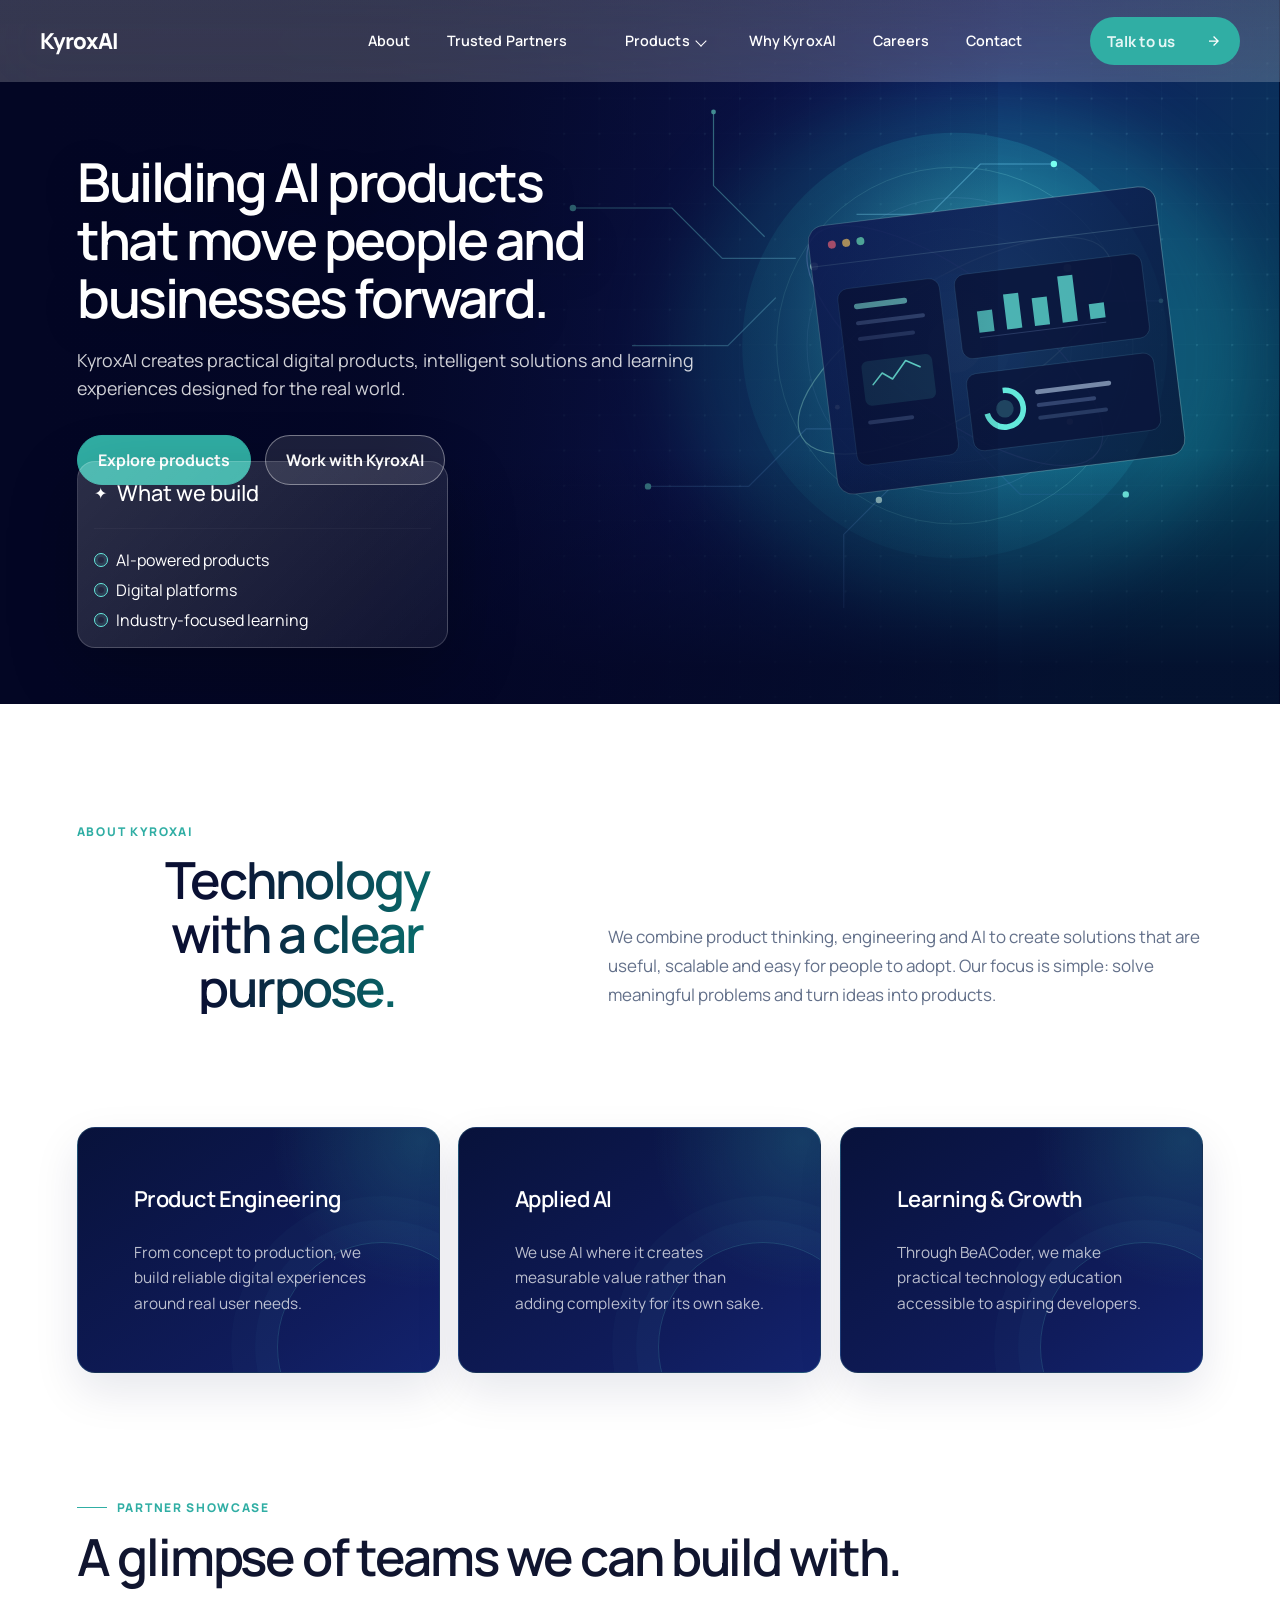
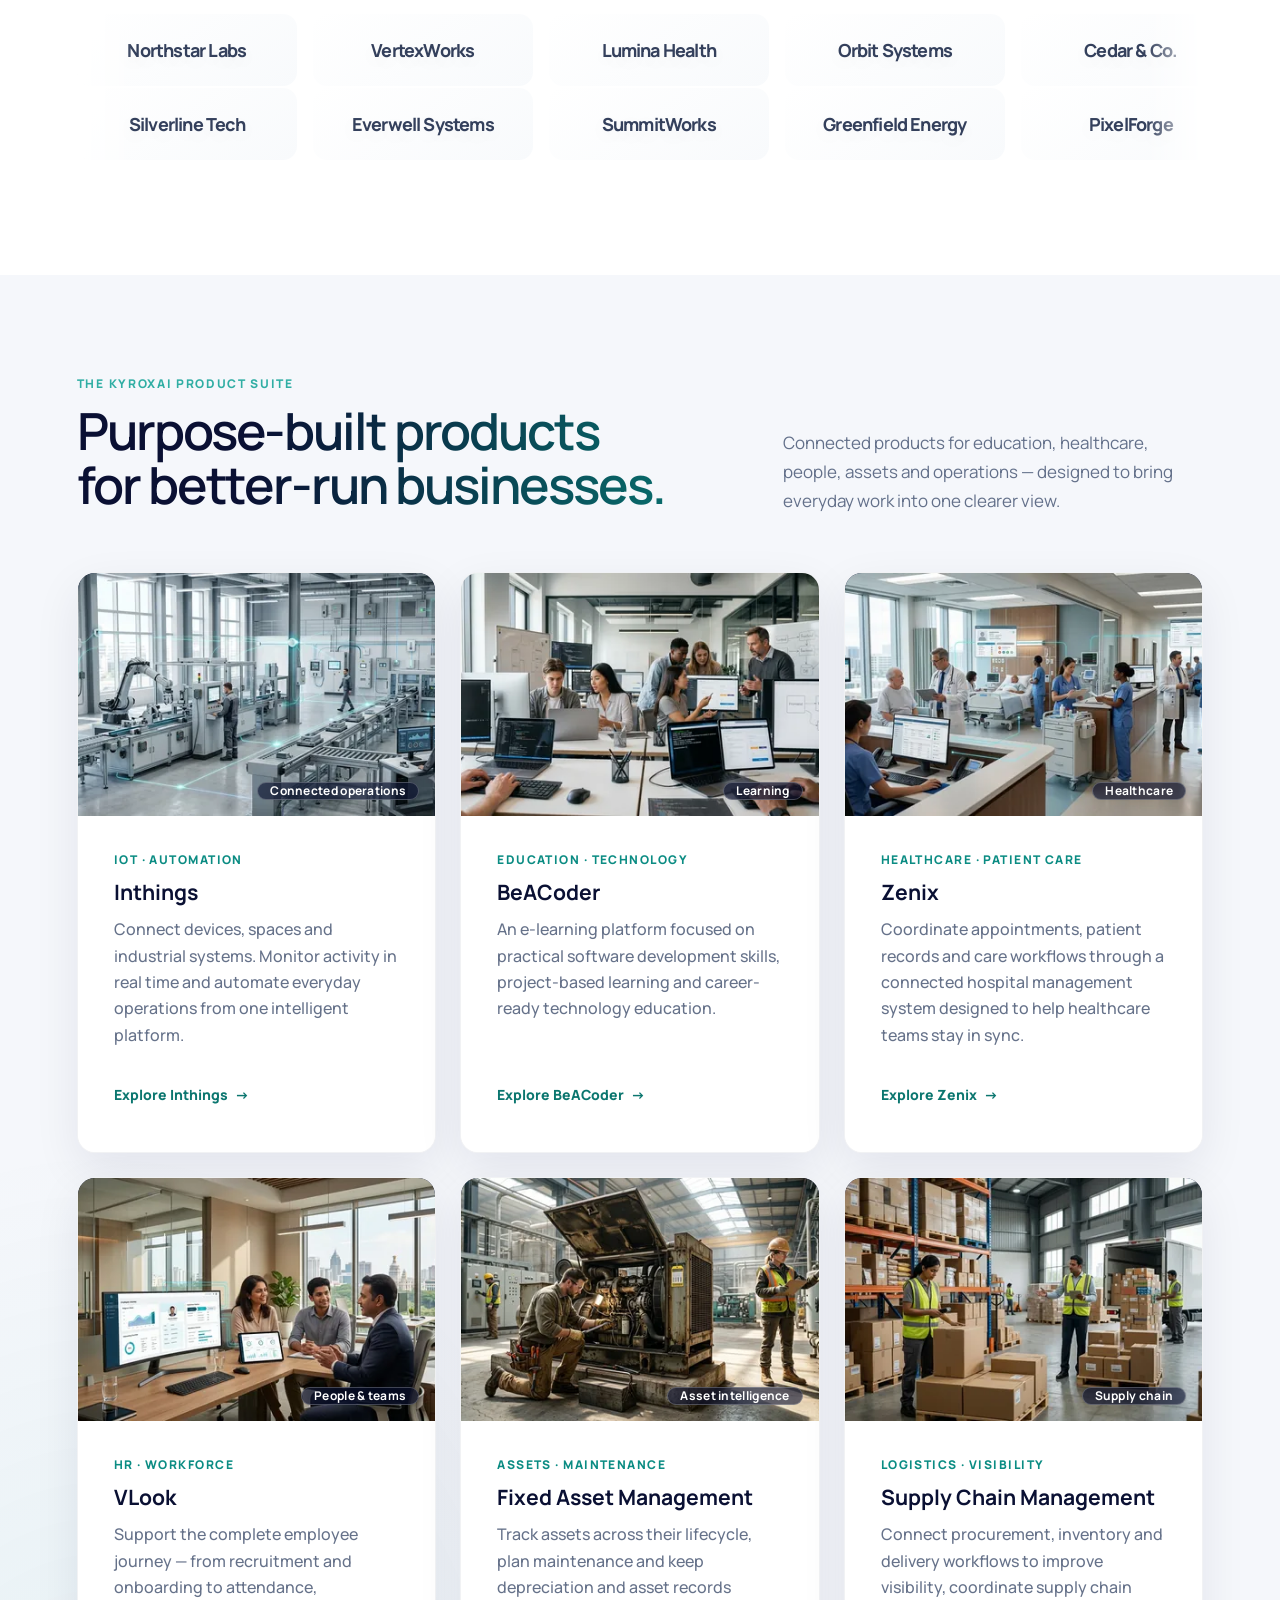
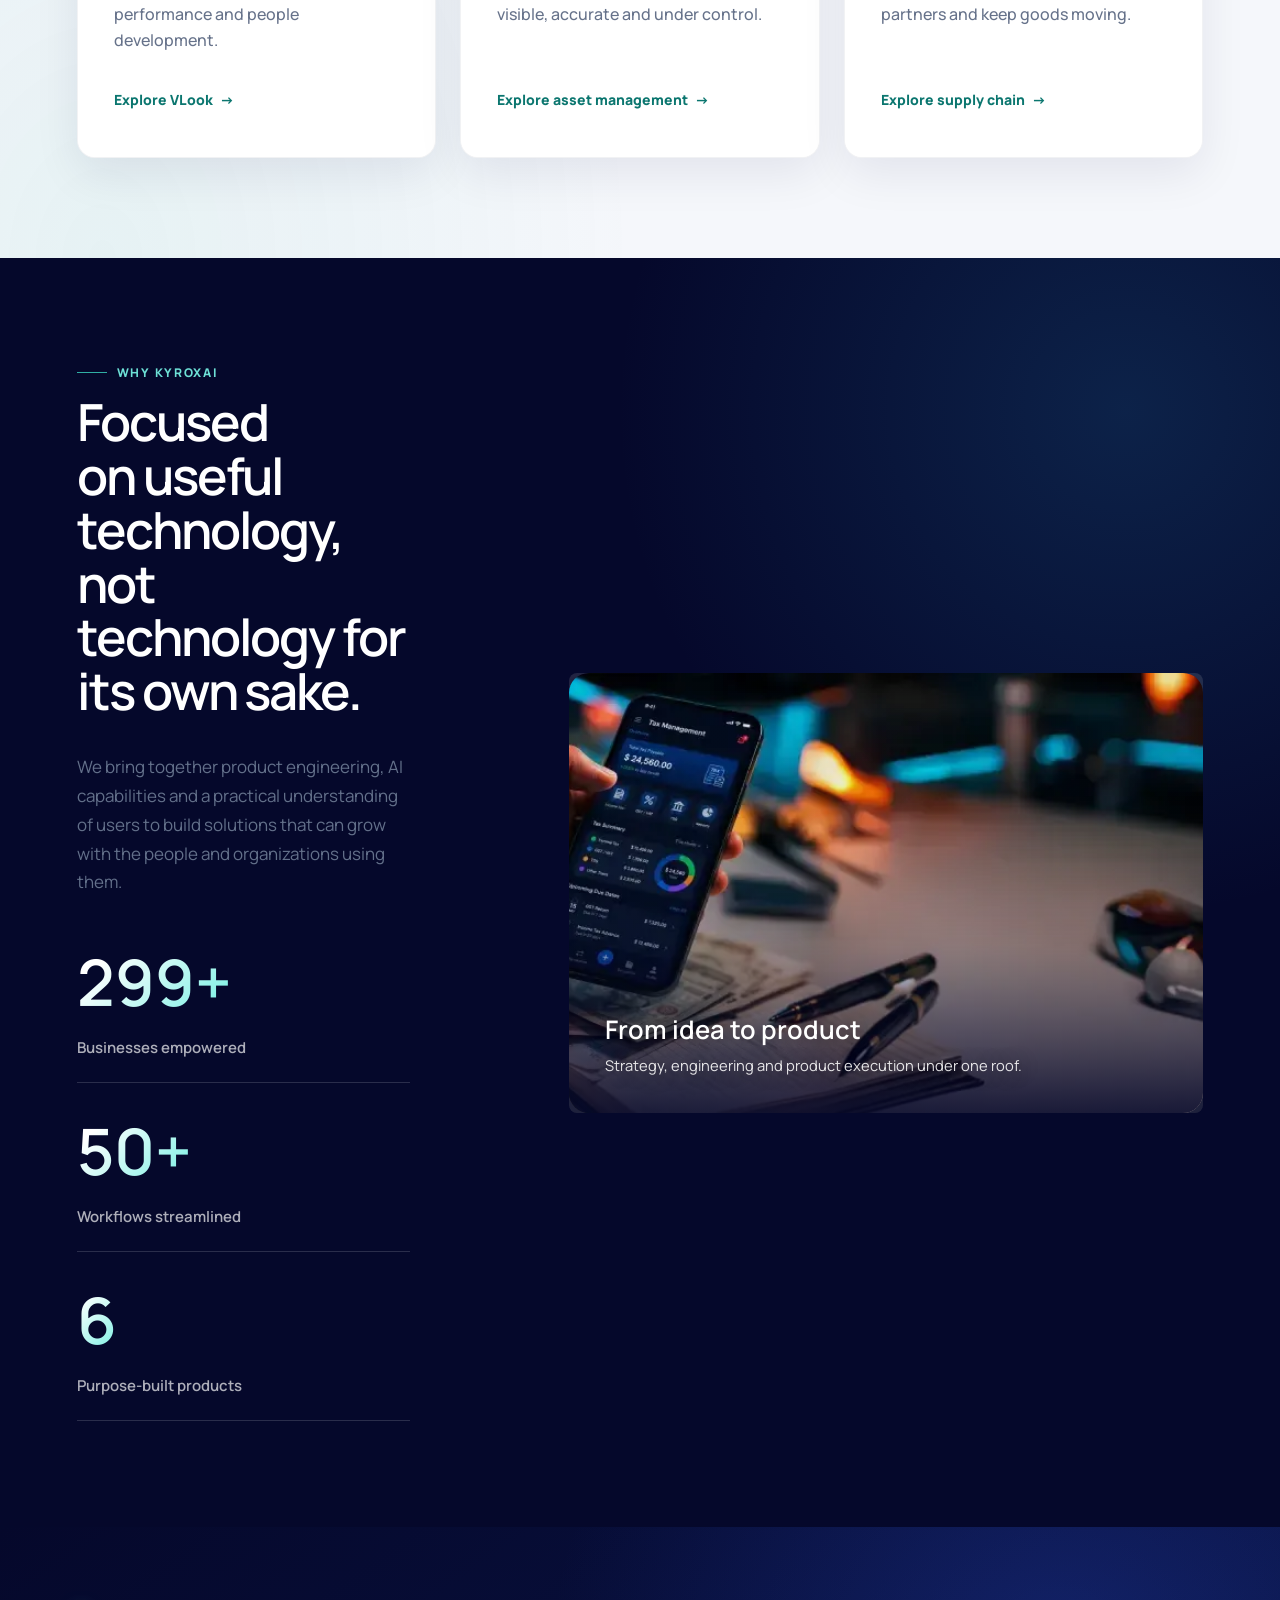
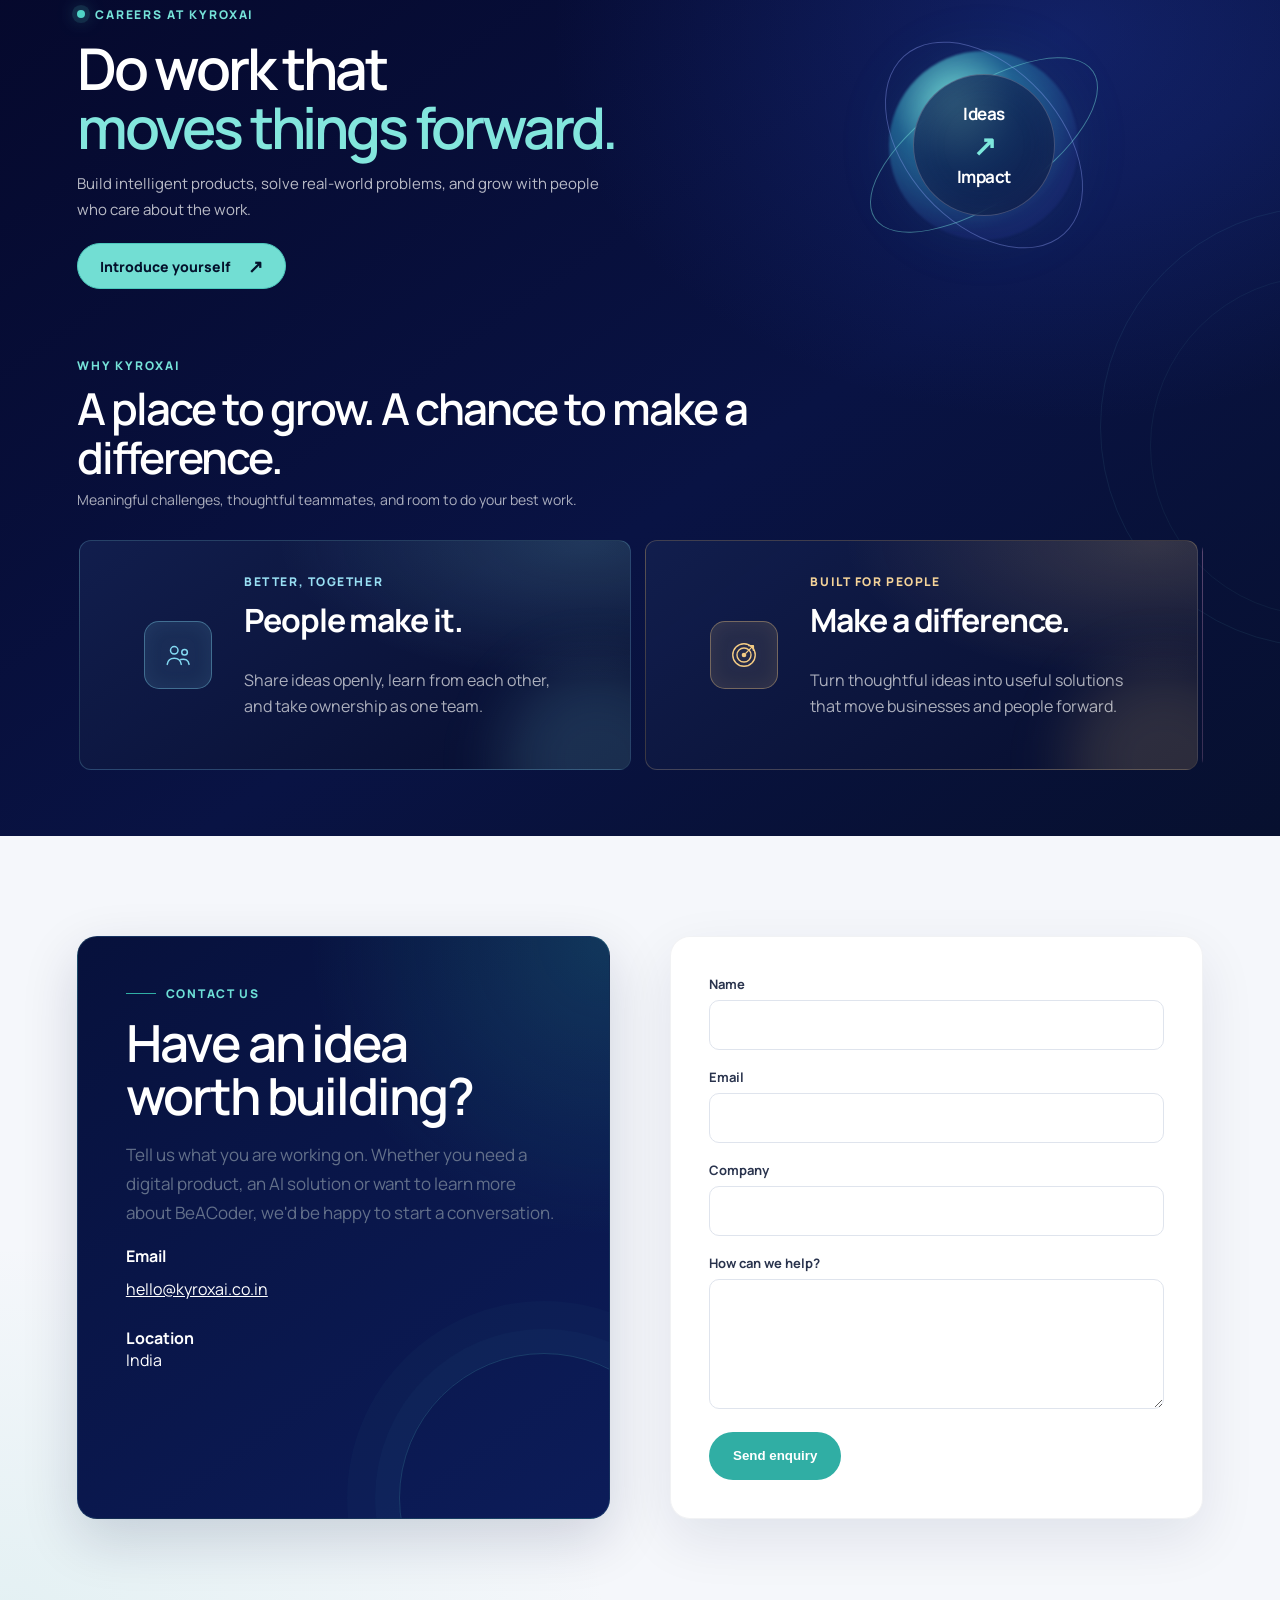
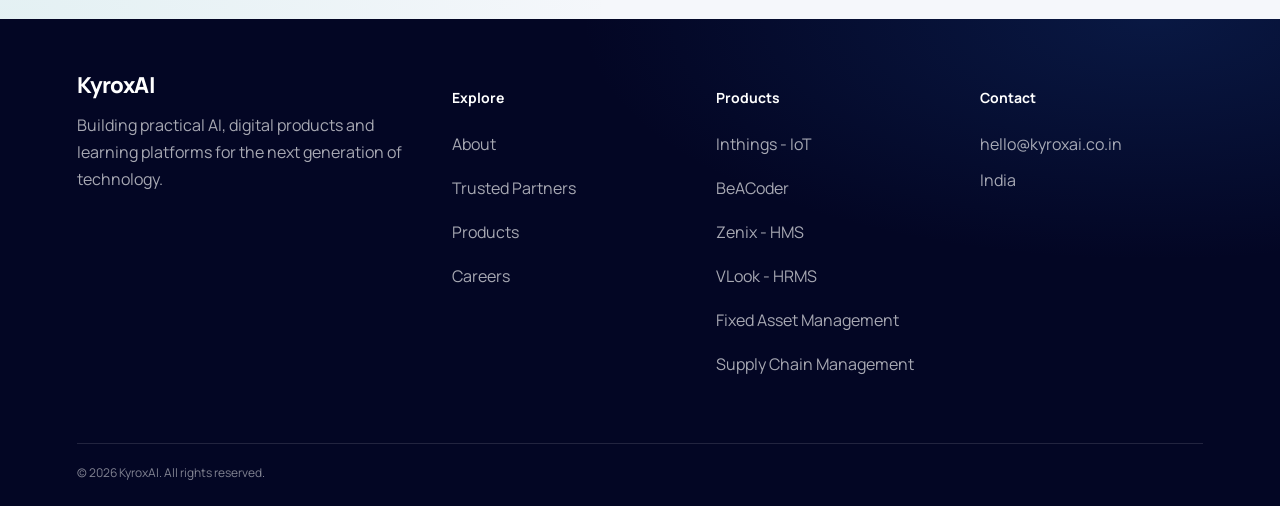
==== commit 266cb9b9: "Fix branded social link preview Add a PNG social preview and branded site icons, and align canonical" ====
--- a/index.html
+++ b/index.html
@@ -3,20 +3,33 @@
 <head>
 <meta charset="utf-8">
 <meta name="viewport" content="width=device-width, initial-scale=1">
-<title>KyroxAI | AI Products, Digital Solutions & Learning Platforms</title>
-<meta name="description" content="KyroxAI builds practical AI and digital products, including BeACoder, an industry-focused e-learning platform for technology skills.">
+<title>KyroxAI | AI &amp; Digital Products</title>
+<meta name="description" content="KyroxAI builds practical AI, intelligent software and digital products for real-world impact.">
 <meta name="robots" content="index,follow,max-image-preview:large">
-<link rel="canonical" href="https://www.kyroxai.co.in/">
+<link rel="canonical" href="https://kyroxai.co.in/">
+<link rel="icon" type="image/svg+xml" href="https://kyroxai.co.in/assets/kyroxai-icon.svg">
+<link rel="icon" type="image/png" sizes="192x192" href="https://kyroxai.co.in/assets/kyroxai-icon.png">
+<link rel="apple-touch-icon" href="https://kyroxai.co.in/assets/kyroxai-icon.png">
+<meta name="theme-color" content="#05082b">
 <meta property="og:type" content="website"><meta property="og:site_name" content="KyroxAI">
-<meta property="og:title" content="KyroxAI | AI Products, Digital Solutions & Learning Platforms">
-<meta property="og:description" content="KyroxAI builds practical AI and digital products, including BeACoder, an industry-focused e-learning platform.">
-<meta property="og:url" content="https://www.kyroxai.co.in/"><meta property="og:image" content="https://www.kyroxai.co.in/assets/kyroxai-hero.svg">
-<meta name="twitter:card" content="summary_large_image"><meta name="twitter:title" content="KyroxAI | AI Products, Digital Solutions & Learning Platforms">
-<meta name="twitter:description" content="KyroxAI builds practical AI and digital products, including BeACoder."><meta name="twitter:image" content="https://www.kyroxai.co.in/assets/kyroxai-hero.svg">
+<meta property="og:title" content="KyroxAI | AI &amp; Digital Products">
+<meta property="og:description" content="KyroxAI builds practical AI, intelligent software and digital products for real-world impact.">
+<meta property="og:url" content="https://kyroxai.co.in/">
+<meta property="og:image" content="https://kyroxai.co.in/assets/kyroxai-social.png">
+<meta property="og:image:secure_url" content="https://kyroxai.co.in/assets/kyroxai-social.png">
+<meta property="og:image:type" content="image/png">
+<meta property="og:image:width" content="1200">
+<meta property="og:image:height" content="630">
+<meta property="og:image:alt" content="KyroxAI - AI and digital products built for real-world impact">
+<meta name="twitter:card" content="summary_large_image">
+<meta name="twitter:title" content="KyroxAI | AI &amp; Digital Products">
+<meta name="twitter:description" content="Practical AI, intelligent software and digital products built for real-world impact.">
+<meta name="twitter:image" content="https://kyroxai.co.in/assets/kyroxai-social.png">
+<meta name="twitter:image:alt" content="KyroxAI - AI and digital products built for real-world impact">
 <link rel="preconnect" href="https://fonts.googleapis.com"><link rel="preconnect" href="https://fonts.gstatic.com" crossorigin>
 <link href="https://fonts.googleapis.com/css2?family=Manrope:wght@400;500;600;700;800&display=swap" rel="stylesheet">
 <link rel="stylesheet" href="css/template-style.css"><link rel="stylesheet" href="css/template-responsive.css"><link rel="stylesheet" href="css/kyroxai.css">
-<script type="application/ld+json">{"@context":"https://schema.org","@type":"Organization","name":"KyroxAI","url":"https://www.kyroxai.co.in/","logo":"https://www.kyroxai.co.in/assets/kyroxai-hero.svg","description":"KyroxAI builds AI and digital products, including BeACoder, an e-learning platform."}</script>
+<script type="application/ld+json">{"@context":"https://schema.org","@type":"Organization","name":"KyroxAI","url":"https://kyroxai.co.in/","logo":"https://kyroxai.co.in/assets/kyroxai-icon.png","description":"KyroxAI builds practical AI, intelligent software and digital products for real-world impact."}</script>
 </head>
 <body>
 <header id="stn-header" class="stn-header"><div class="stn-header__bar">
